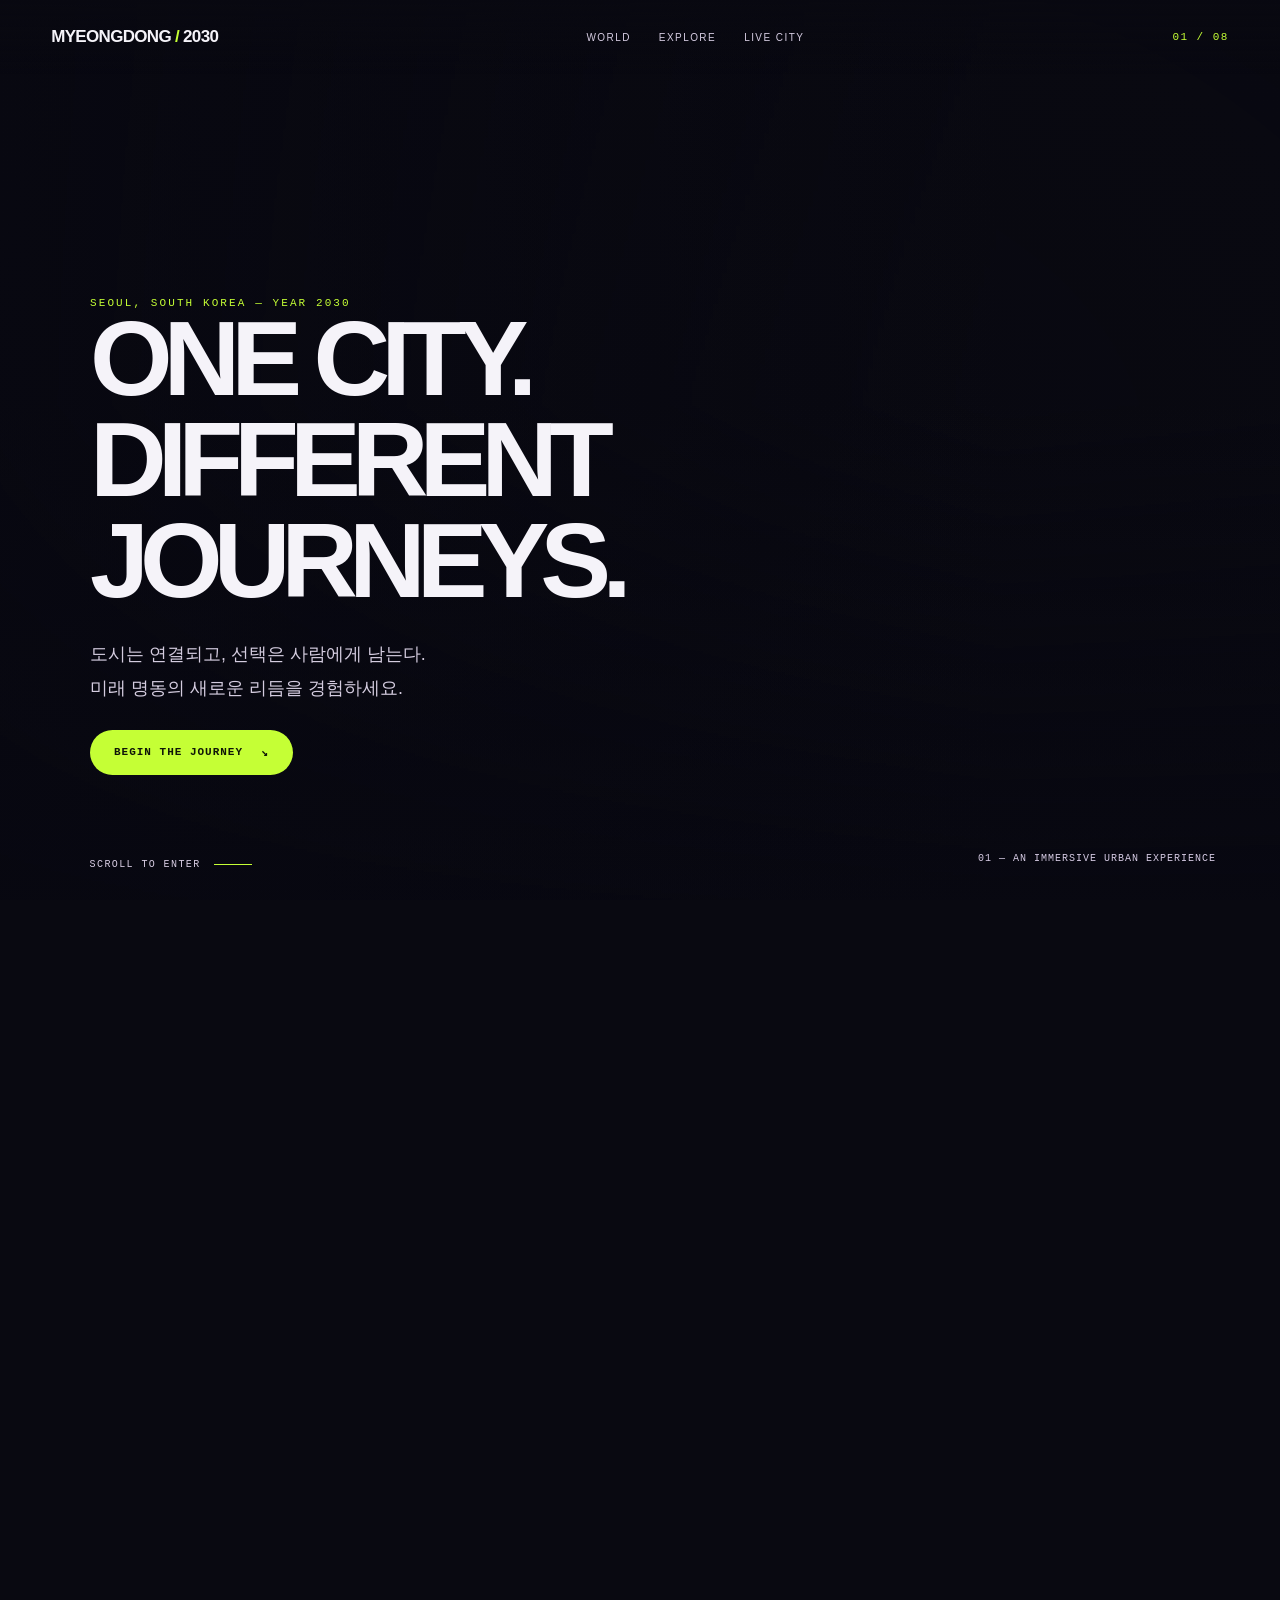
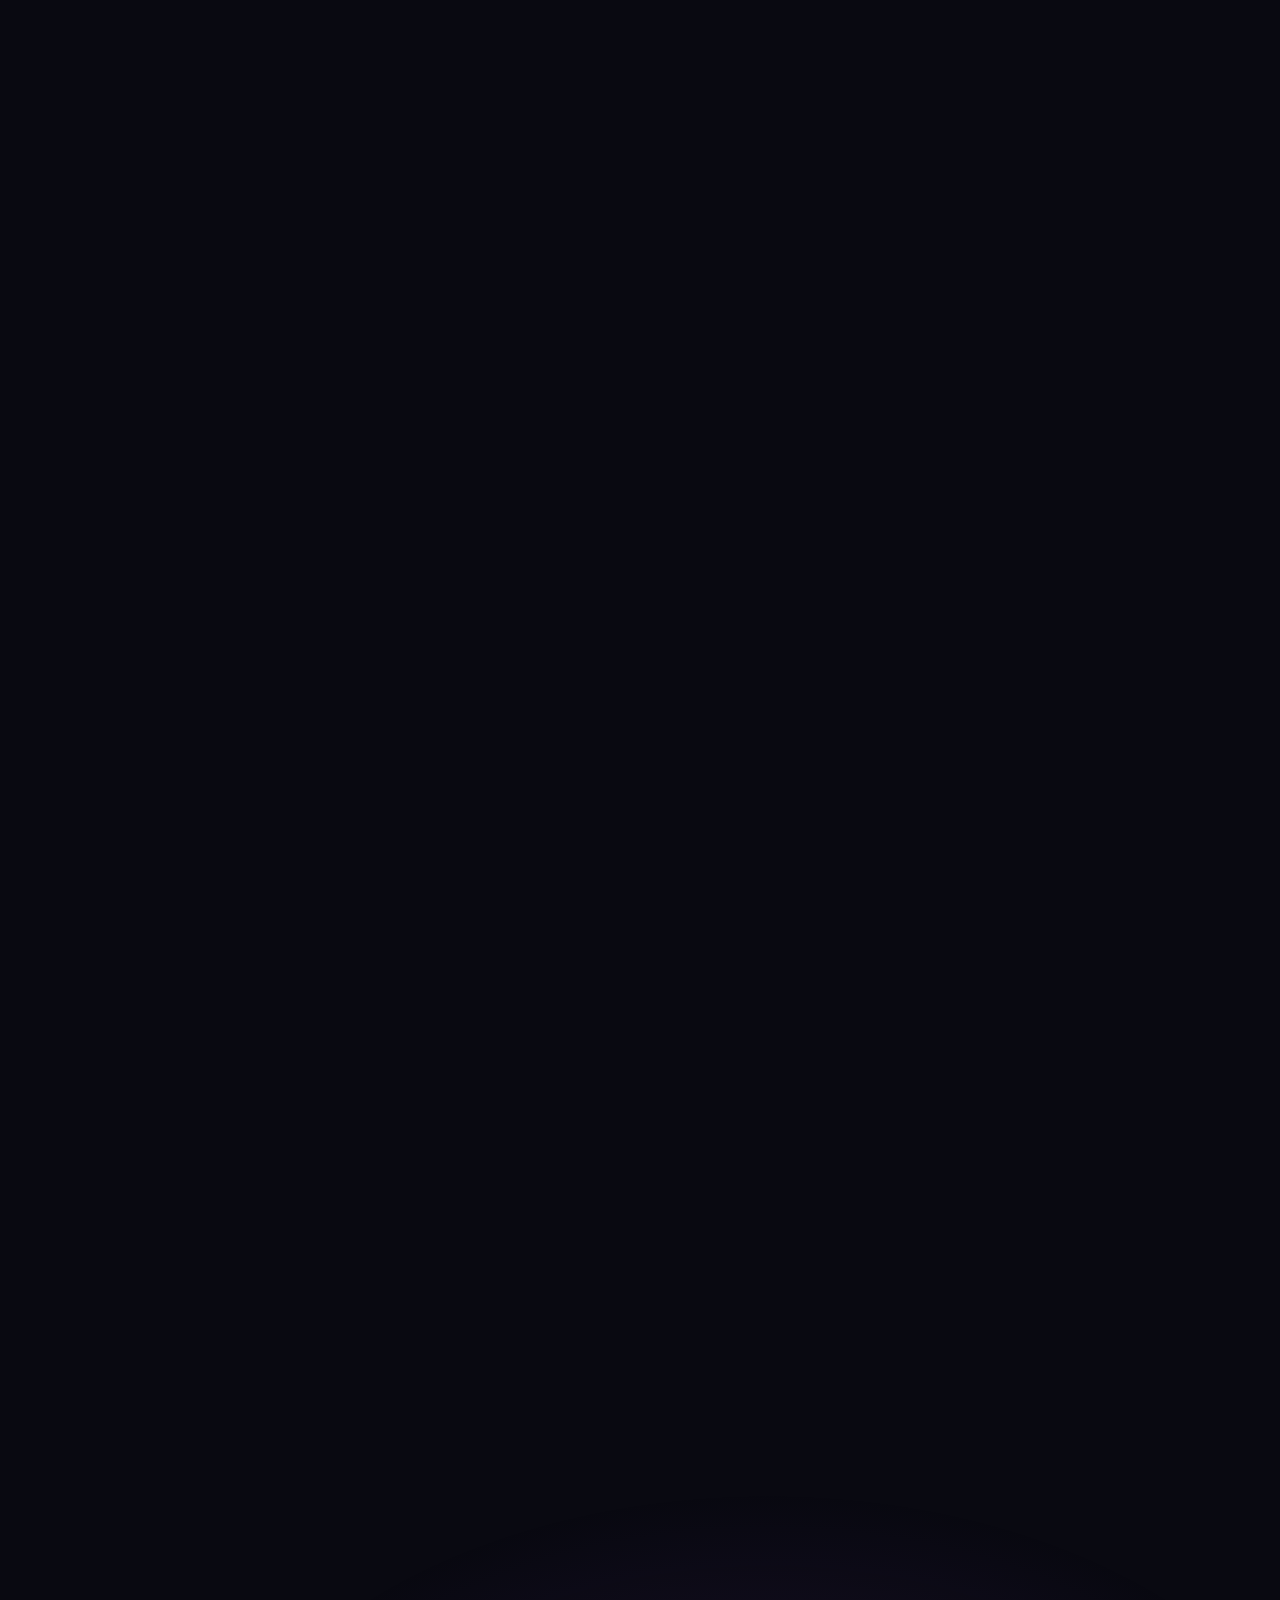
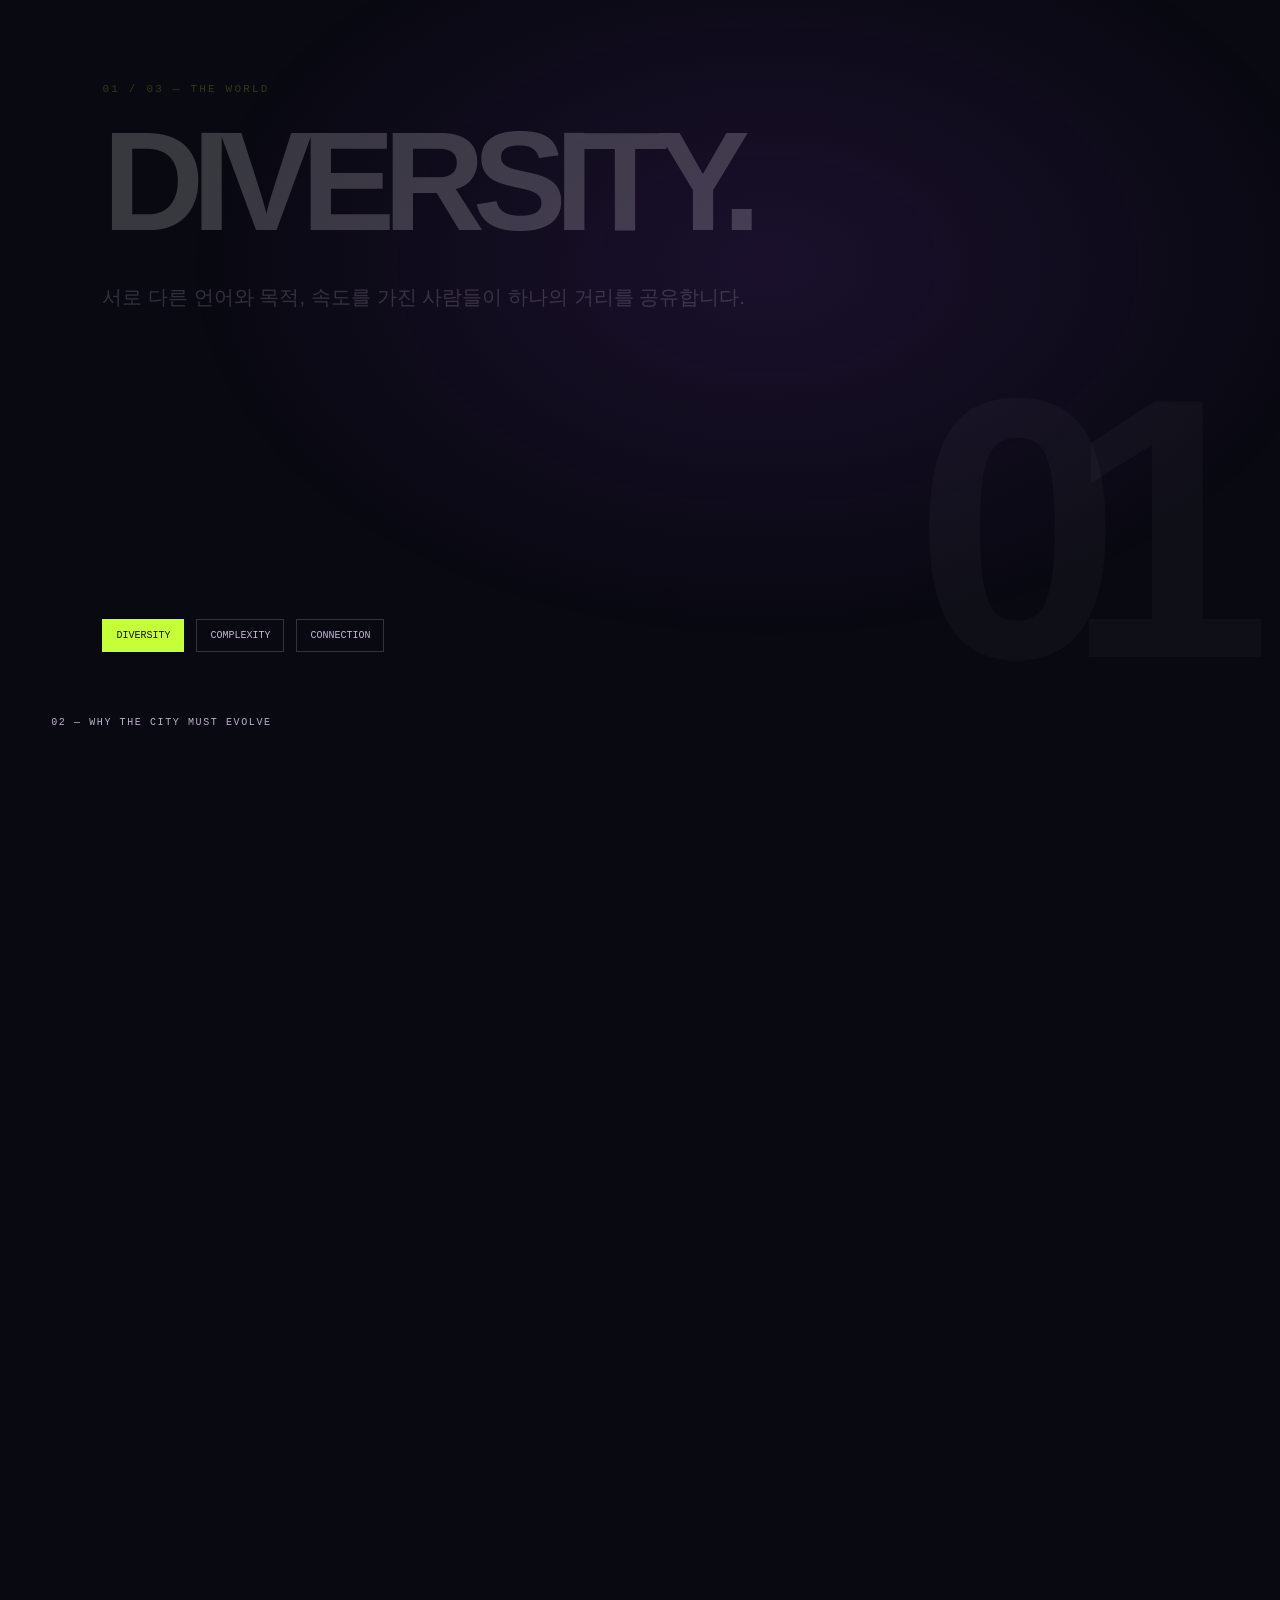
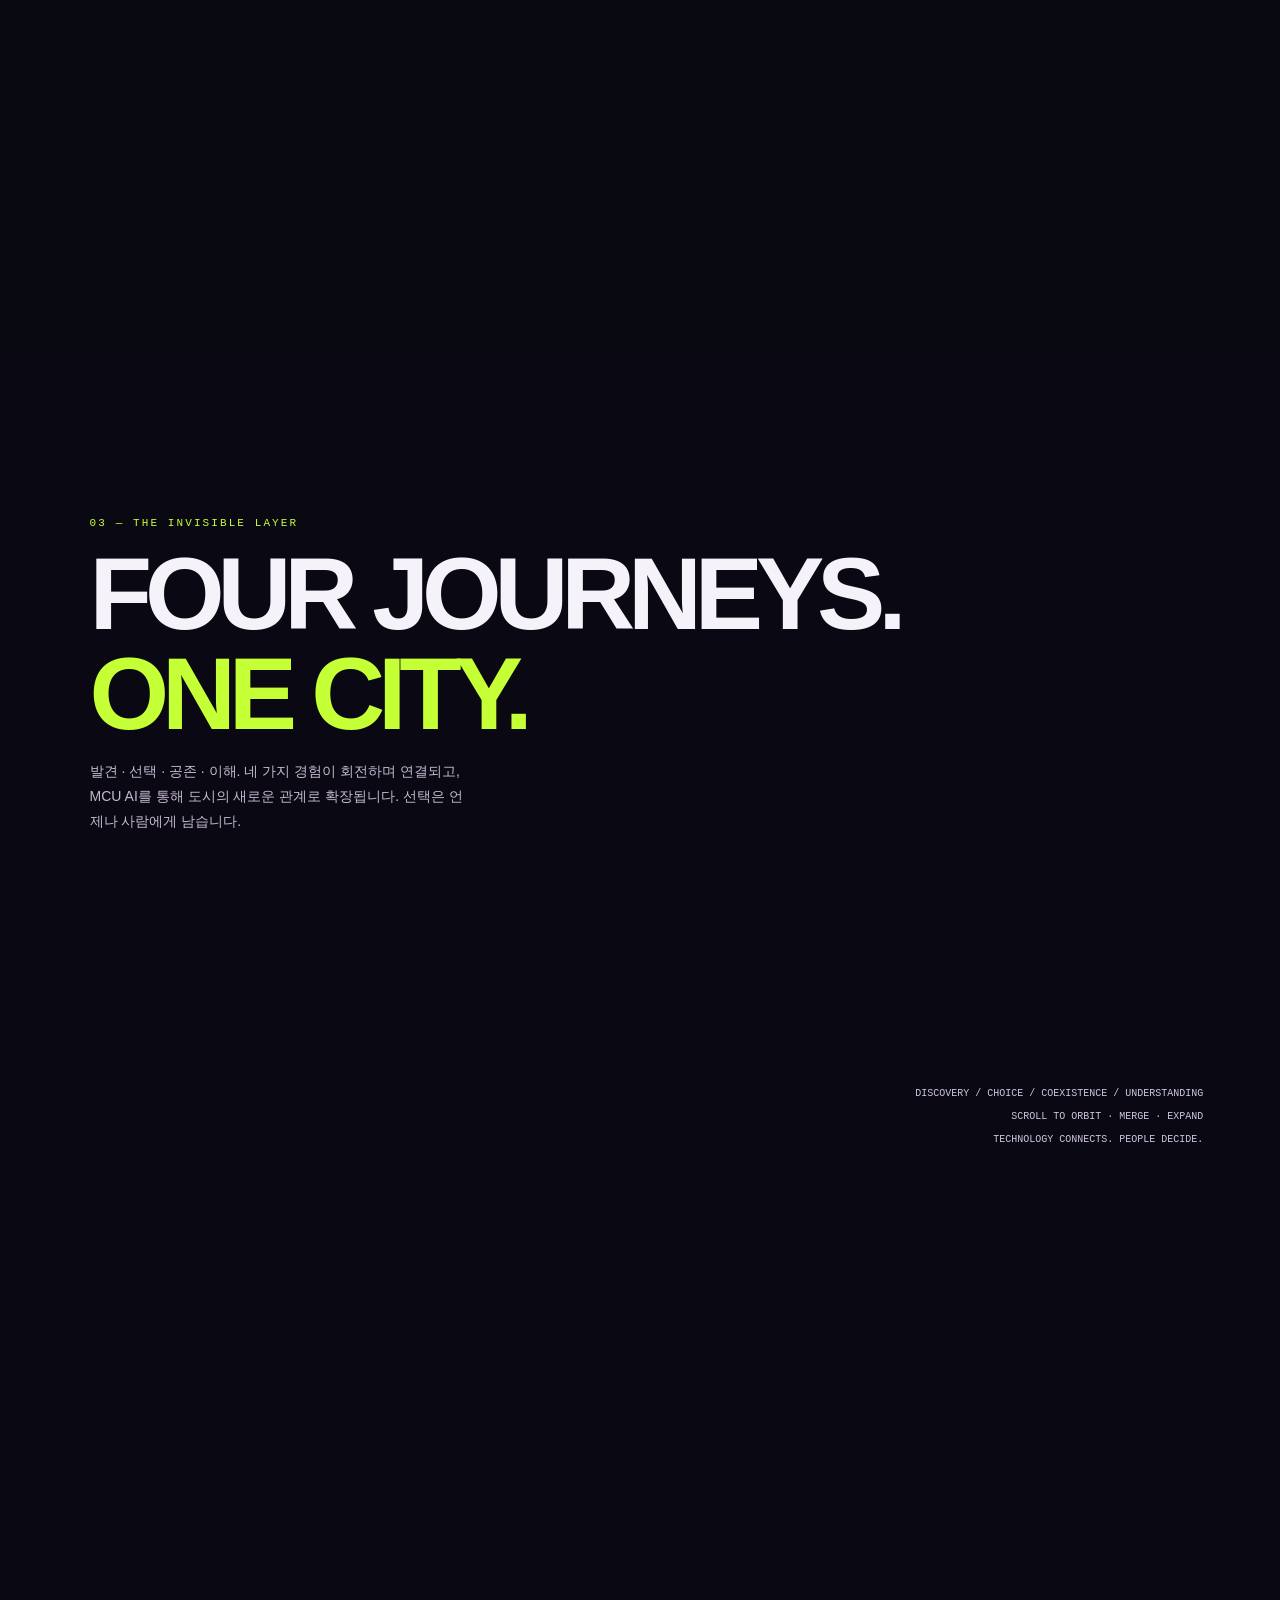
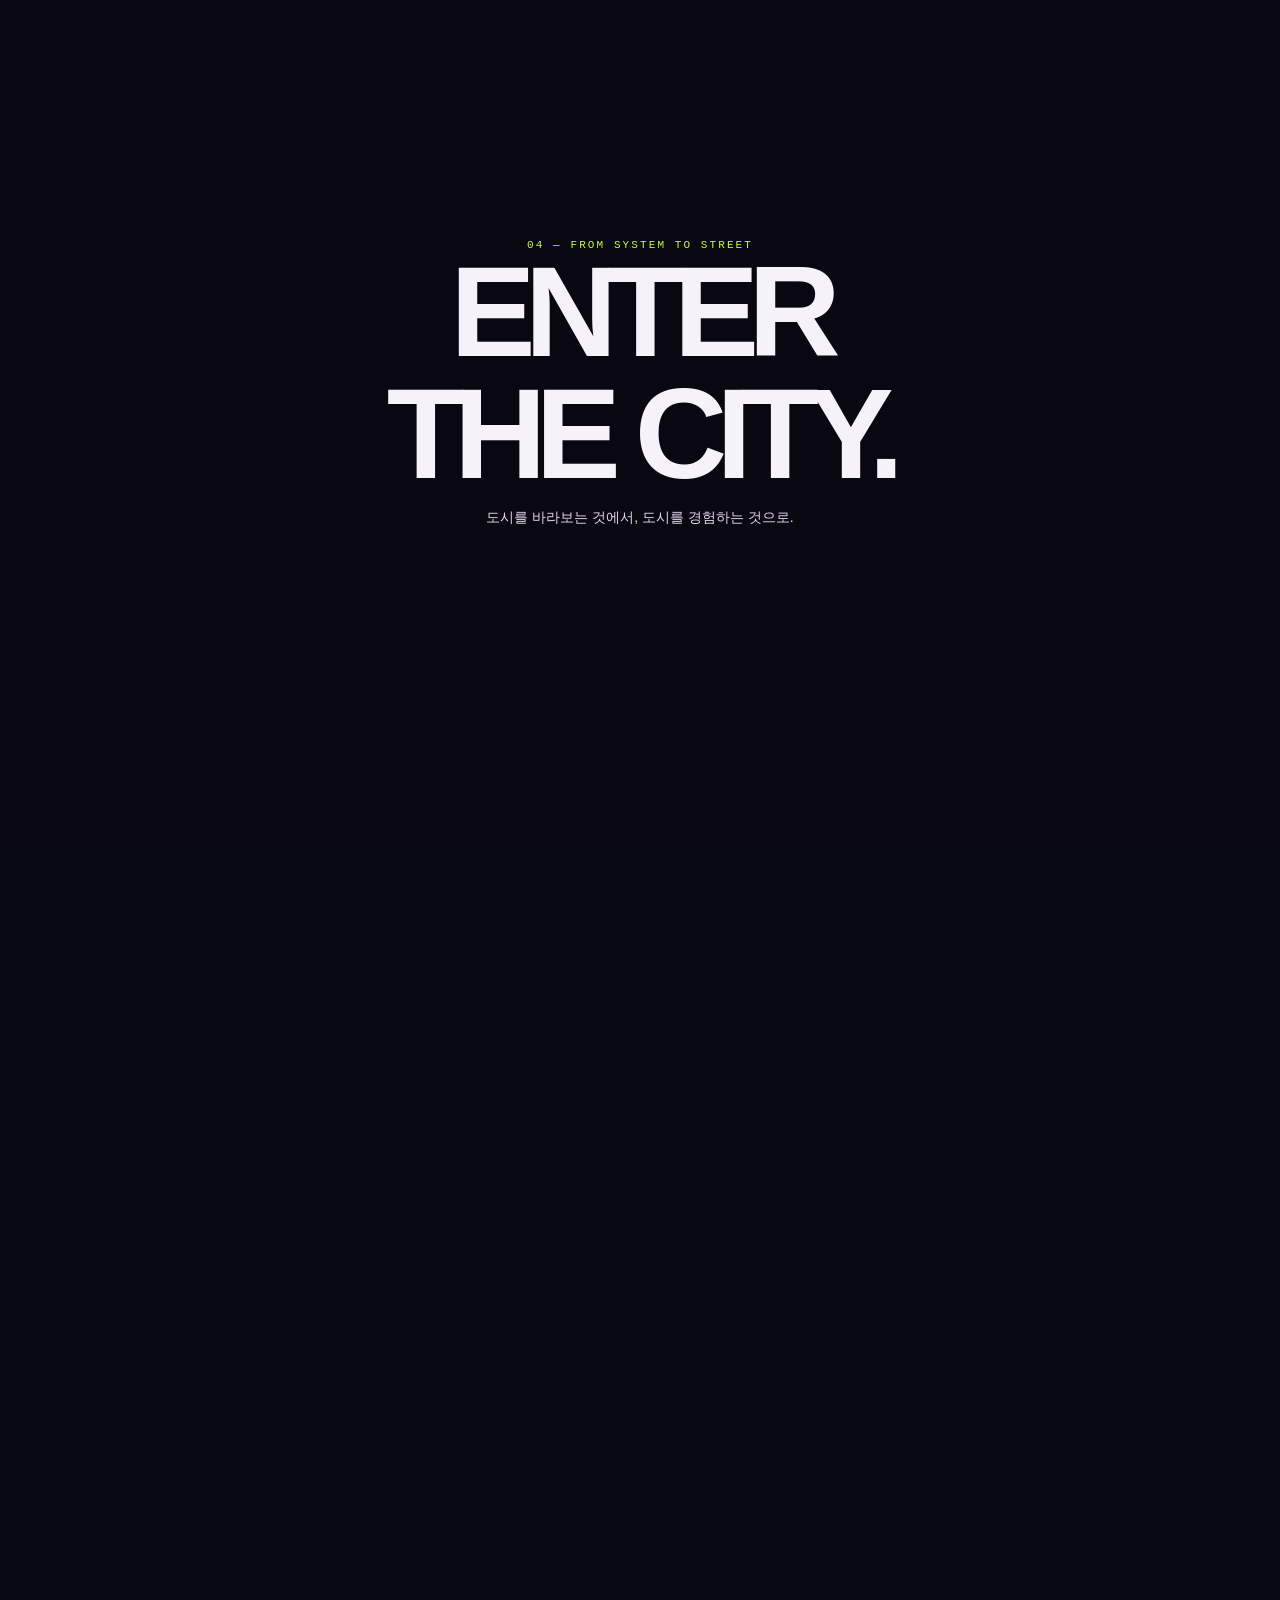
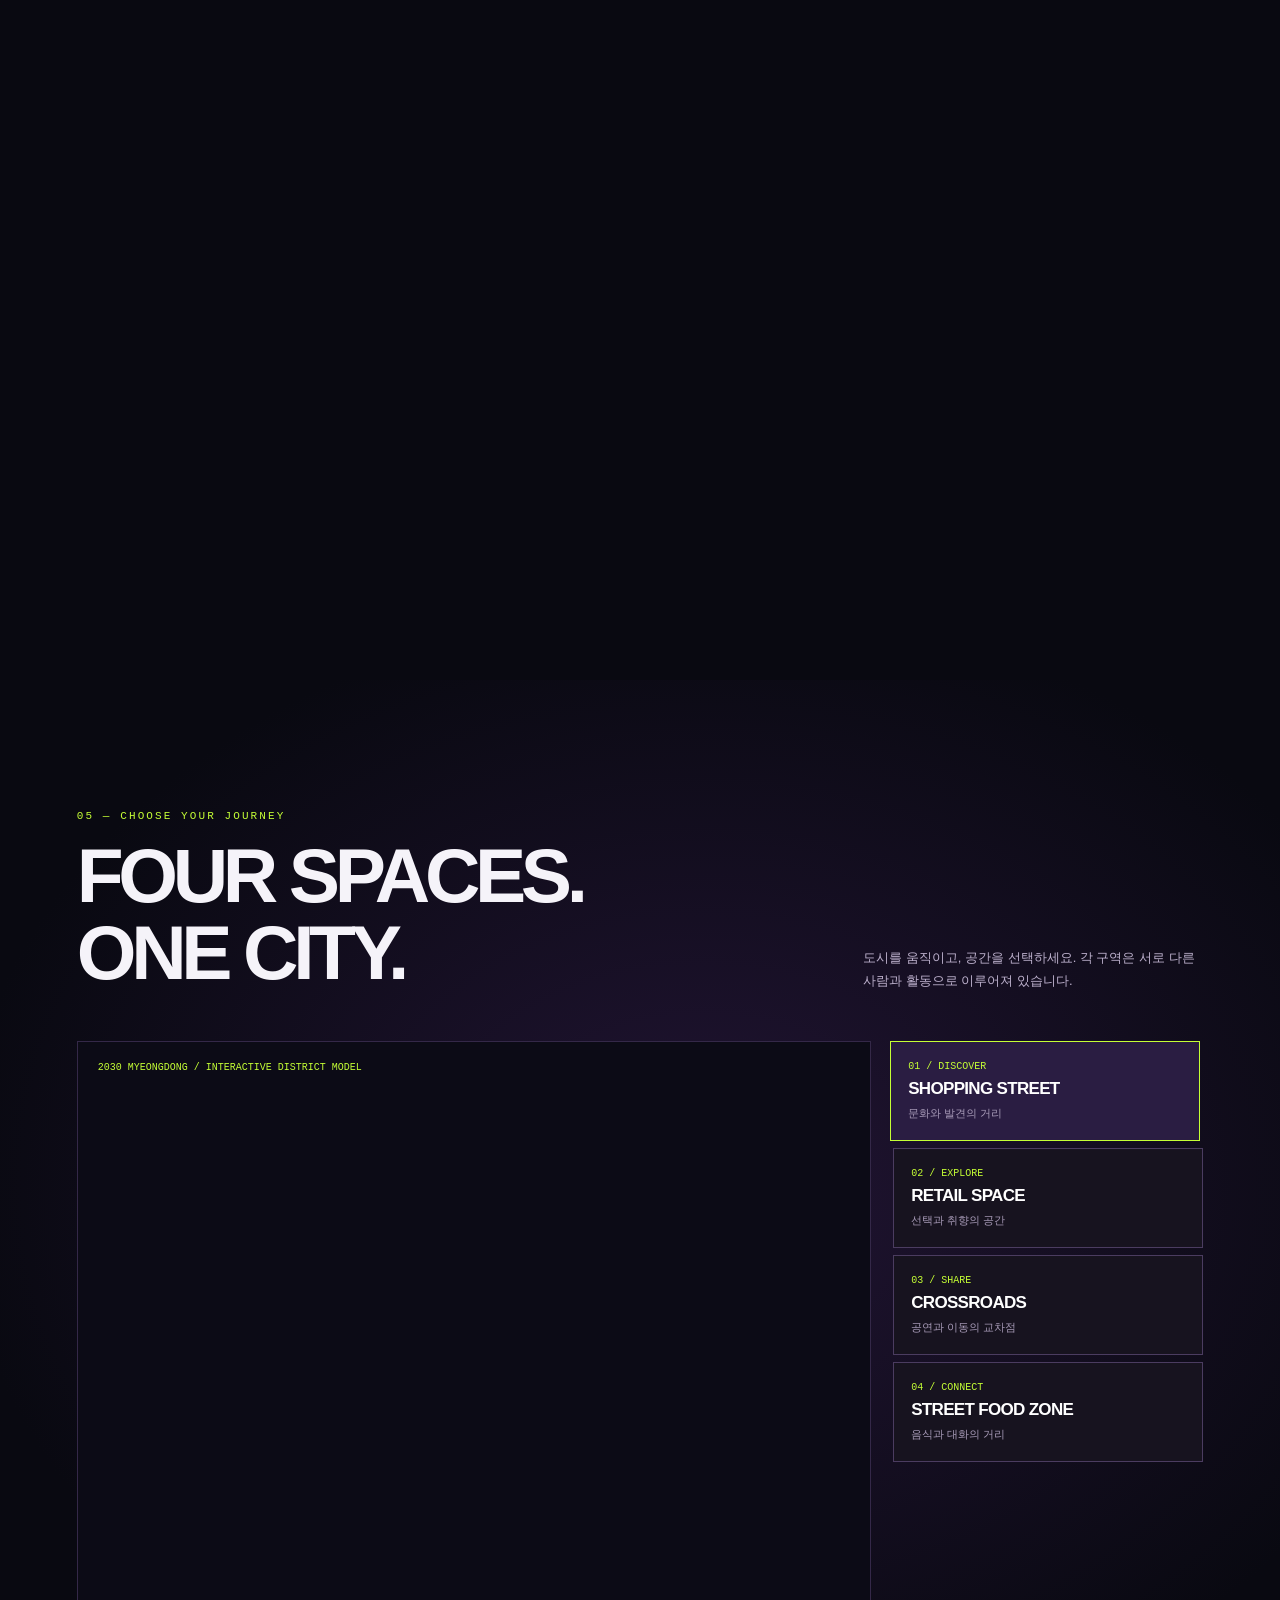
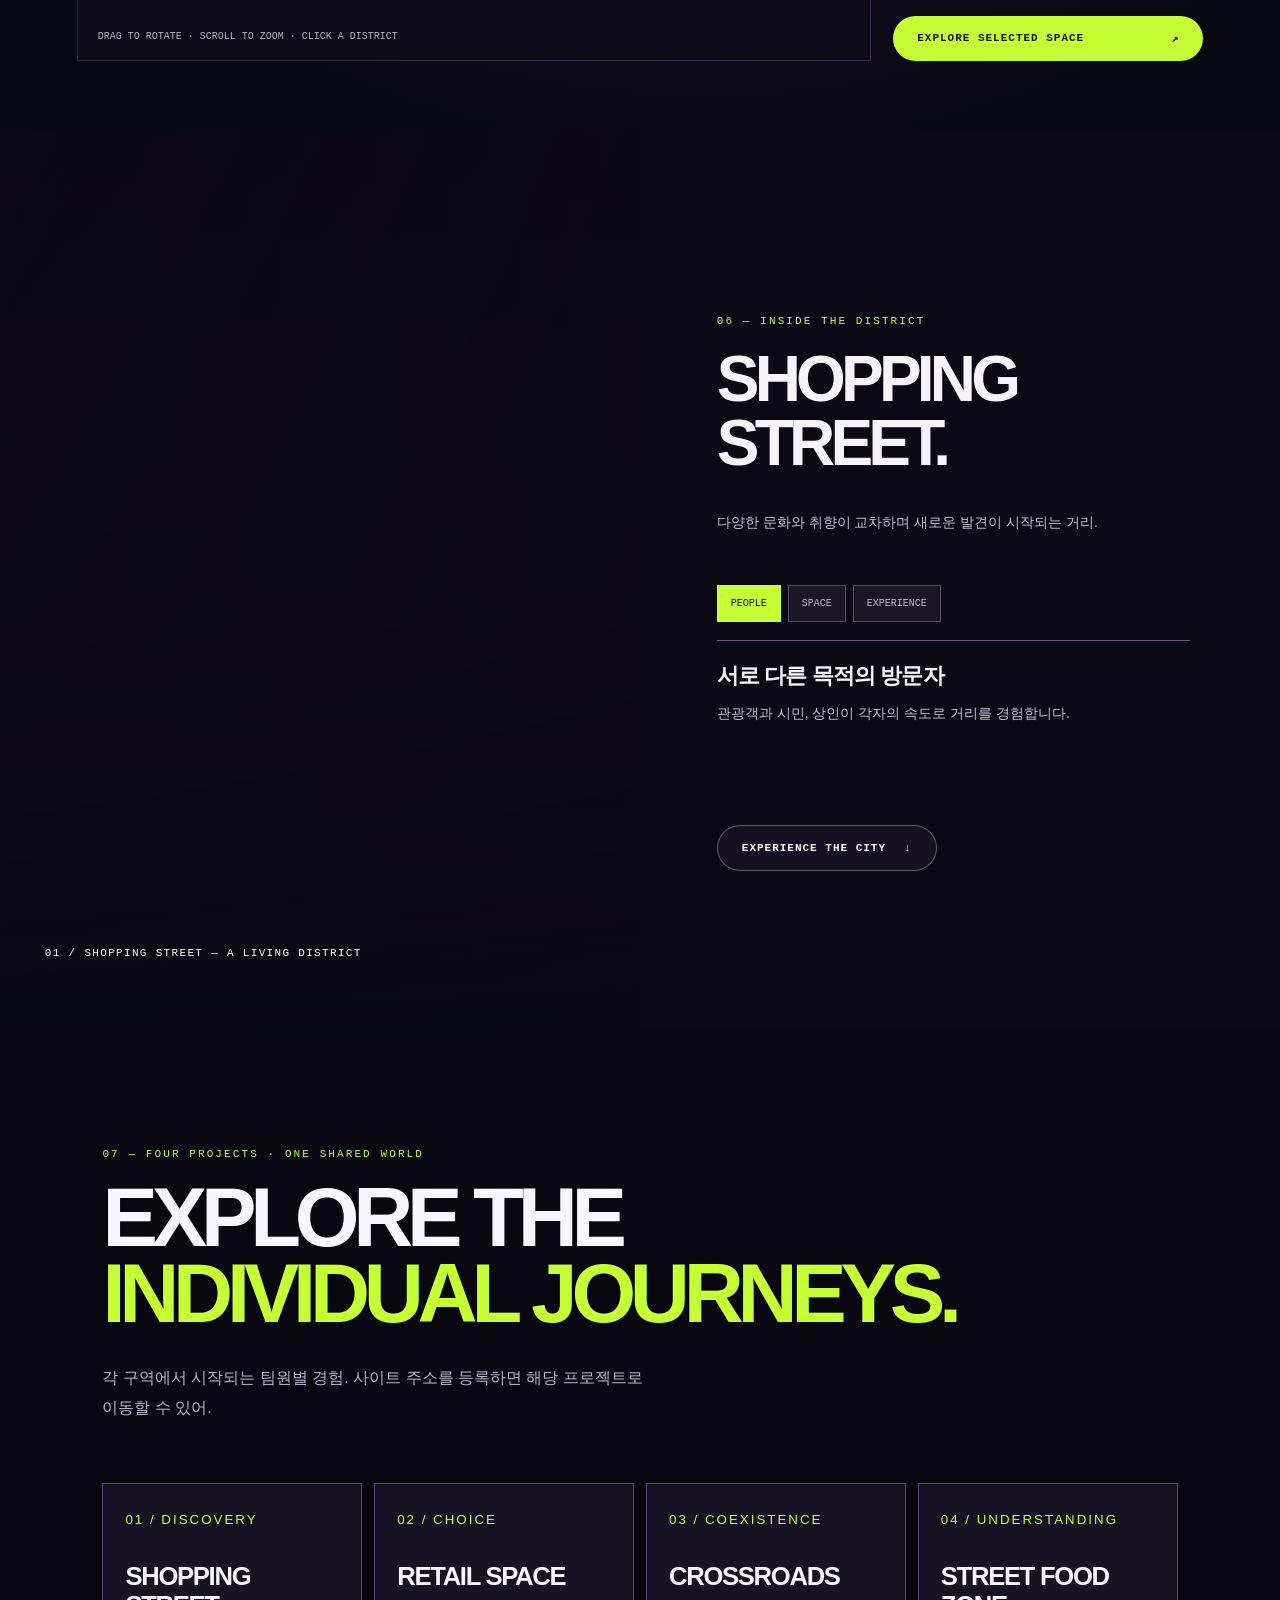
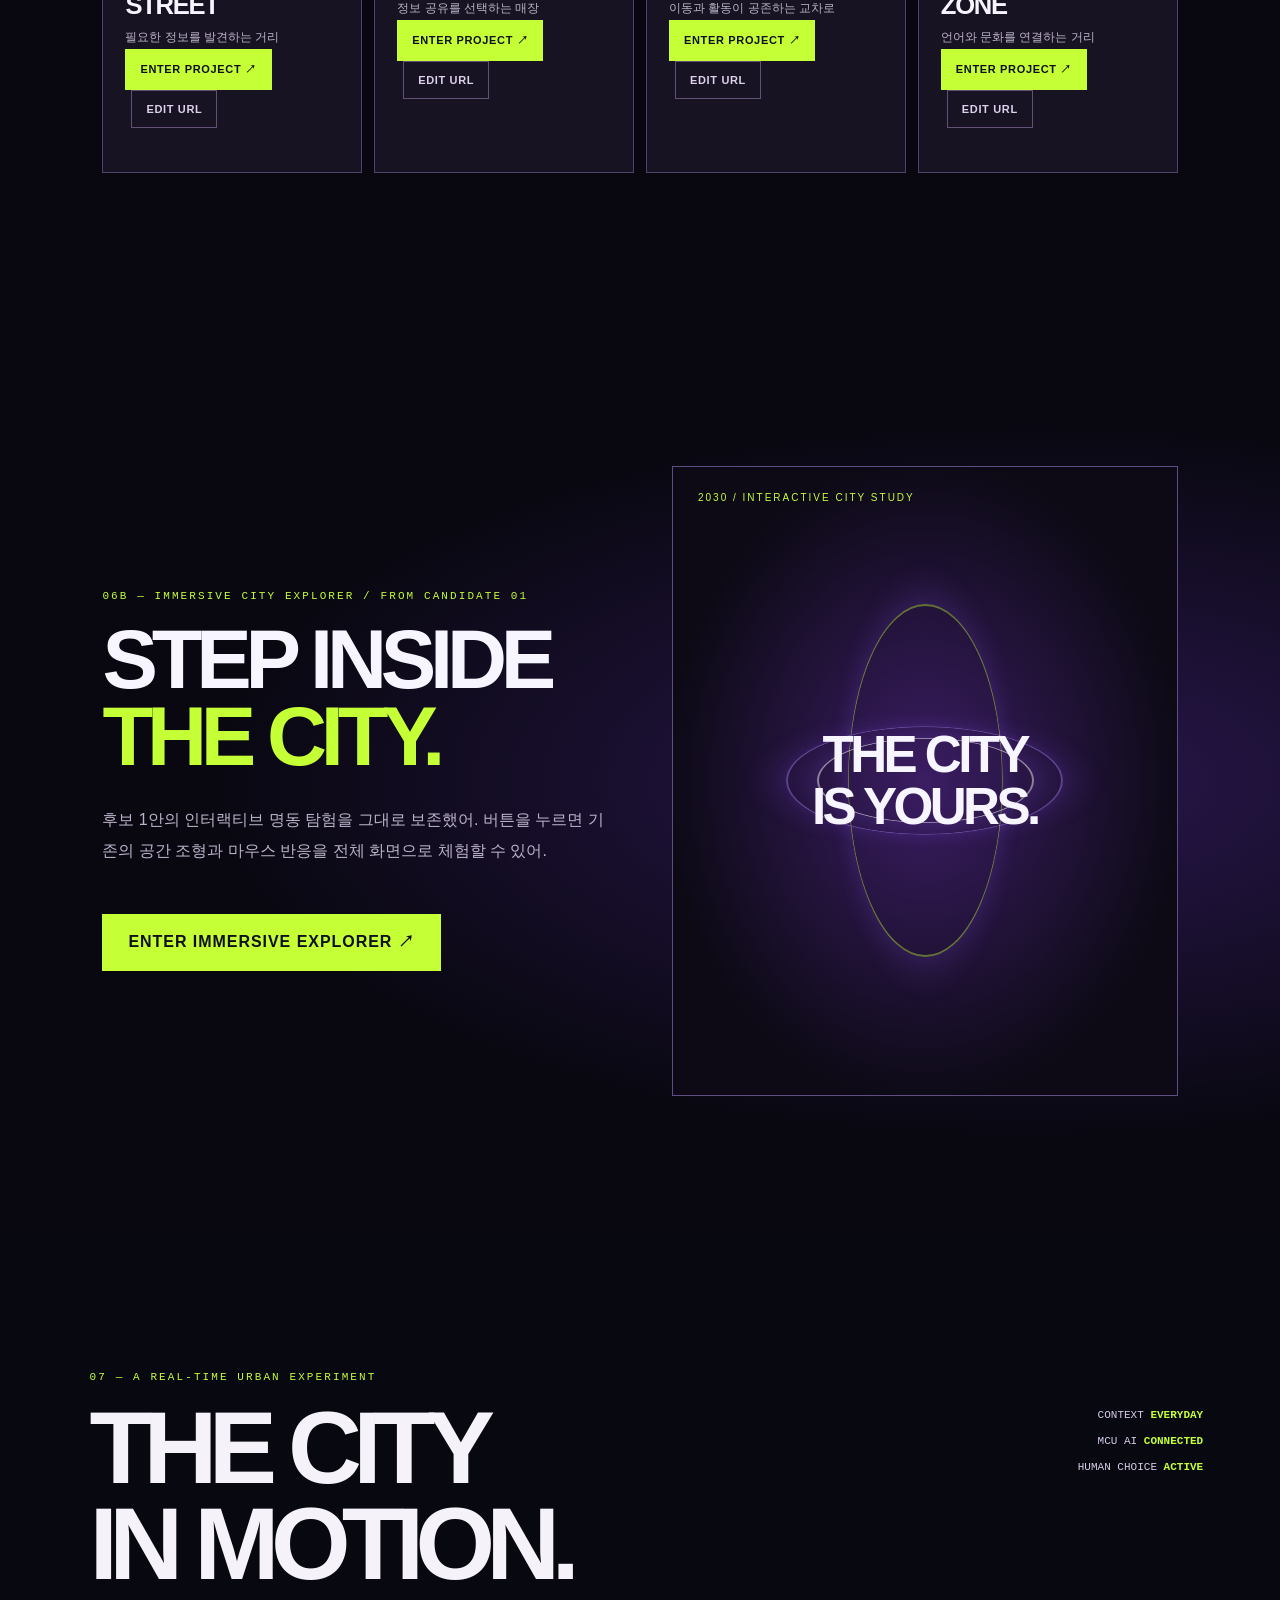
==== index.html @ 732865f0 "Add files via upload" ====
<!doctype html><html lang="ko"><head><meta charset="utf-8"><meta name="viewport" content="width=device-width,initial-scale=1"><meta name="theme-color" content="#090911"><title>2030 MYEONGDONG — A City in Motion</title><style>
:root{--bg:#090911;--violet:#8255e8;--lime:#c5ff35;--white:#f5f3f9;--muted:#aaa2ba;--edge:#ffffff24;--p:0}*{box-sizing:border-box}html{scroll-behavior:smooth}body{margin:0;background:var(--bg);color:var(--white);font-family:Arial,'Apple SD Gothic Neo','Malgun Gothic',sans-serif;overflow-x:hidden}button,a{font:inherit}button{cursor:pointer}a{color:inherit;text-decoration:none}::selection{background:var(--lime);color:#111}header{position:fixed;z-index:100;top:0;left:0;width:100%;height:74px;display:flex;align-items:center;justify-content:space-between;padding:0 4vw;background:linear-gradient(#090911cc,#09091100);font-size:12px;letter-spacing:.12em}.brand{font-weight:900;letter-spacing:-.04em;font-size:17px}.brand i{color:var(--lime);font-style:normal}header nav{display:flex;gap:28px}header nav a{color:#d6cde2;font-size:10px}header nav a:hover{color:var(--lime)}.counter{font:11px monospace;color:var(--lime)}.progress{position:fixed;z-index:110;top:0;left:0;height:2px;width:100%;transform:scaleX(0);transform-origin:left;background:linear-gradient(90deg,var(--violet),var(--lime));pointer-events:none}.eyebrow{font:11px monospace;letter-spacing:.19em;color:var(--lime)}.display{font-size:clamp(49px,8vw,136px);line-height:.95;letter-spacing:-.085em;font-weight:900;margin:0}.lead{font-size:clamp(14px,1.4vw,19px);line-height:1.9;color:#d4ccdf;max-width:580px}.ghostline{height:1px;background:var(--edge)}.btn{display:inline-flex;gap:18px;align-items:center;padding:16px 24px;background:var(--lime);color:#101608;border:0;border-radius:50px;font:700 11px monospace;letter-spacing:.09em;transition:transform .3s,box-shadow .3s}.btn:hover{transform:translateY(-3px);box-shadow:0 0 40px #c5ff3550}.btn.outline{color:#fff;background:#151122;border:1px solid #ffffff50}.section-mark{position:absolute;bottom:32px;left:4vw;color:#bbb1c9;font:10px monospace;letter-spacing:.16em}.scroll-section{height:340vh;position:relative}.pin{height:100vh;position:sticky;top:0;overflow:hidden;isolation:isolate}.photo{position:absolute;inset:-3%;background:center/cover no-repeat;will-change:transform,opacity}.photo.city{background-image:url('assets/city.jpg')}.photo.ambient{background-image:url('assets/ambient.jpg')}.darken{position:absolute;inset:0;background:linear-gradient(90deg,#080811b8,transparent 78%),linear-gradient(0deg,#080811d8,transparent 55%)}.hero-content{position:absolute;left:7vw;top:33%;width:83%;will-change:transform,opacity}.hero-content .display{font-size:clamp(52px,8.3vw,150px)}.hero-content .lead{margin:25px 0}.hero-meta{position:absolute;bottom:36px;right:5vw;font:10px monospace;color:#d6cbe4;letter-spacing:.1em}.hero-depth{position:absolute;inset:0;pointer-events:none;background:radial-gradient(ellipse at 53% 52%,transparent 12%,#09091133 85%);opacity:.6}.intro-portal{position:absolute;inset:0;background:#090911;opacity:0;pointer-events:none}.story{height:410vh;background:#090911}.story .pin{display:grid;place-items:center}.story-background{position:absolute;inset:0;background:radial-gradient(ellipse at 60% 45%,#41216a50,transparent 53%)}.story-numeral{position:absolute;right:5vw;bottom:2vh;font-size:clamp(160px,29vw,480px);font-weight:900;letter-spacing:-.15em;color:#ffffff07;pointer-events:none}.story-stage{position:absolute;left:8vw;right:8vw;top:23%;transition:none}.story-stage .display{font-size:clamp(60px,11vw,185px)}.story-stage .sub{margin-top:30px;max-width:650px;color:#d4c9e2;font-size:clamp(15px,1.6vw,22px);line-height:1.8}.story-stage .stage-count{font:11px monospace;color:var(--lime);margin-bottom:20px;letter-spacing:.2em}.story-chips{position:absolute;bottom:12vh;left:8vw;display:flex;gap:12px}.story-chips span{font:10px monospace;padding:10px 13px;border:1px solid #ffffff2c;color:#c4b5d5}.story-chips span.on{background:var(--lime);color:#111;border-color:var(--lime)}#network{height:310vh;background:#0a0813}#network .pin{display:grid;place-items:center}#networkCanvas{position:absolute;inset:0;width:100%;height:100%}.network-copy{position:absolute;top:18%;left:7vw;pointer-events:none}.network-copy h2{font-size:clamp(50px,8vw,120px);line-height:.98;letter-spacing:-.07em;margin:14px 0}.network-copy p{max-width:380px;font-size:14px;line-height:1.8;color:#c4b9d0}.network-foot{position:absolute;right:6vw;bottom:11vh;text-align:right;font:10px monospace;line-height:2.3;color:#d0c4de}.transition{height:260vh}.transition .pin{background:#0b0913}.transition .photo{opacity:.9}.transition-title{position:absolute;inset:0;display:grid;place-items:center;text-align:center;pointer-events:none}.transition-title .display{font-size:clamp(54px,10vw,150px)}.transition-title p{color:#e3d7f1;font-size:14px}.map-section{min-height:100vh;padding:130px 6vw 70px;background:radial-gradient(ellipse at 55% 48%,#211433,#090911 75%)}.section-heading{display:flex;justify-content:space-between;align-items:end;gap:30px;margin-bottom:35px}.section-heading h2{font-size:clamp(44px,6vw,90px);letter-spacing:-.07em;line-height:1;margin:15px 0}.section-heading p{max-width:340px;color:#bdb1cd;line-height:1.8;font-size:13px}.map-layout{display:grid;grid-template-columns:minmax(0,1fr) 310px;gap:22px}.map-frame{position:relative;height:min(64vw,620px);min-height:430px;background:#0c0b16;border:1px solid #6d528c6b;overflow:hidden}.map-frame canvas{width:100%;height:100%;display:block;cursor:grab}.map-frame canvas:active{cursor:grabbing}.map-hint{position:absolute;bottom:18px;left:20px;font:10px monospace;color:#bbb1ca;pointer-events:none}.map-label{position:absolute;top:20px;left:20px;font:10px monospace;color:var(--lime);pointer-events:none}.zone-list{display:flex;flex-direction:column;gap:7px}.zone-btn{text-align:left;padding:19px 17px;background:#17131f;border:1px solid #4b3c60;color:white;transition:.3s}.zone-btn:hover,.zone-btn.active{background:#2a1d42;border-color:var(--lime);transform:translateX(-3px)}.zone-btn small{display:block;color:var(--lime);font:10px monospace;margin-bottom:7px}.zone-btn strong{font-size:17px;letter-spacing:-.04em}.zone-btn span{display:block;color:#a99cb9;font-size:11px;margin-top:7px}.zone-enter{margin-top:auto;width:100%;justify-content:space-between}.district{min-height:100vh;background:#0b0913;display:grid;grid-template-columns:1fr 1fr}.district-image{position:relative;min-height:600px;overflow:hidden;background:url('assets/ambient.jpg') center/cover}.district-image:after{content:'';position:absolute;inset:0;background:linear-gradient(90deg,transparent,#0b091355)}.district-image img{display:none}.district-overlay{position:absolute;inset:0;background:linear-gradient(0deg,#090911dd,transparent 45%)}.district-img-label{position:absolute;left:7%;bottom:8%;font:11px monospace;letter-spacing:.12em;color:#fff;z-index:2}.district-content{padding:115px 7vw 90px 6vw;display:flex;flex-direction:column;justify-content:center}.district-content h2{font-size:clamp(48px,5vw,83px);line-height:1;letter-spacing:-.075em;margin:20px 0}.district-content p{font-size:14px;line-height:1.95;color:#c9bed6}.tabs{display:flex;gap:7px;margin:34px 0 18px}.tabs button{background:#1b1626;color:#c3b6d1;border:1px solid #55446b;padding:12px 13px;font:10px monospace}.tabs button.active{background:var(--lime);border-color:var(--lime);color:#111}.detail-panel{border-top:1px solid #6a577d;padding-top:20px;min-height:165px}.detail-panel h3{font-size:22px;letter-spacing:-.04em;margin:0 0 9px}.detail-panel p{margin:0}.simulation{height:380vh;background:#070810}.simulation .pin{background:#070810}.simcanvas{position:absolute;inset:0;width:100%;height:100%}.sim-overlay{position:absolute;inset:0;pointer-events:none;background:linear-gradient(90deg,#080810ba,transparent 64%),linear-gradient(0deg,#080810bb,transparent 40%)}.sim-head{position:absolute;left:7vw;top:15%;pointer-events:none}.sim-head h2{font-size:clamp(55px,8vw,126px);line-height:.94;letter-spacing:-.085em;margin:16px 0}.sim-desc{position:absolute;left:7vw;bottom:14%;max-width:470px}.sim-desc h3{font-size:clamp(26px,3vw,44px);margin:0 0 10px}.sim-desc p{font-size:14px;color:#d7cce2;line-height:1.8}.sim-steps{position:absolute;right:6vw;bottom:13%;display:flex;flex-direction:column;gap:8px}.sim-steps button{text-align:left;border:1px solid #ffffff45;background:#14111dcc;padding:13px 18px;color:#d9cfe3;font:11px monospace;min-width:170px}.sim-steps button.on{background:var(--lime);color:#10170a;border-color:var(--lime)}.sim-stat{position:absolute;right:6vw;top:19%;font:11px monospace;text-align:right;line-height:2.4;color:#d9cce7}.sim-stat b{color:var(--lime)}.ending{height:260vh;background:#090911}.ending .pin{display:grid;place-items:center}.end-canvas{position:absolute;inset:0;width:100%;height:100%}.end-copy{position:relative;text-align:center;padding:0 20px}.end-copy h2{font-size:clamp(54px,9vw,140px);line-height:1.01;letter-spacing:-.09em;margin:15px 0}.end-copy h2 em{font-style:normal;color:var(--lime)}.end-copy p{font-size:13px;color:#c8bbd4;line-height:2}.end-actions{display:flex;justify-content:center;gap:12px;margin-top:32px}.footer{padding:30px 6vw;display:flex;justify-content:space-between;font:10px monospace;color:#948aa6;border-top:1px solid #ffffff24}.reveal{opacity:0;transform:translateY(40px);transition:opacity .85s,transform .85s}.reveal.visible{opacity:1;transform:none}.scrollhint{position:absolute;bottom:30px;left:7vw;z-index:4;font:10px monospace;letter-spacing:.14em;color:#d8cde3}.scrollhint:after{content:'';display:inline-block;width:38px;height:1px;background:var(--lime);vertical-align:middle;margin-left:13px}.mobile-note{display:none}@media(max-width:850px){header{height:64px;padding:0 5vw}header nav{gap:13px}header nav a{font-size:9px}.counter{display:none}.hero-content{left:6vw;top:32%}.story-stage{left:6vw;right:6vw}.story-chips{left:6vw;flex-wrap:wrap;right:5vw}.map-layout{grid-template-columns:1fr}.map-frame{height:56vh;min-height:360px}.zone-list{display:grid;grid-template-columns:1fr 1fr}.zone-enter{grid-column:1/-1}.district{grid-template-columns:1fr}.district-image{min-height:52vh}.district-content{padding:55px 7vw}.sim-steps{right:5vw;bottom:5%;flex-direction:row;gap:4px}.sim-steps button{min-width:0;padding:10px;font-size:9px}.sim-desc{bottom:19%;left:6vw}.sim-stat{top:31%}.sim-head{left:6vw}.network-copy{left:6vw}.footer{flex-wrap:wrap;gap:12px}}@media(prefers-reduced-motion:reduce){html{scroll-behavior:auto}.reveal{transition:none}}
</style><style>
.fusion-lab,.fusion-projects{position:relative;min-height:100vh;background:#090811;color:#f7f5ff;padding:13vh 8vw;overflow:hidden}.fusion-lab{display:grid;grid-template-columns:1fr 1fr;align-items:center;gap:5vw;background:radial-gradient(ellipse at 80% 50%,#29164c 0%,#090811 56%)}.fusion-lab h2,.fusion-projects h2{font-size:clamp(48px,6.5vw,110px);line-height:.92;letter-spacing:-.075em;margin:20px 0 30px}.fusion-lab em,.fusion-projects em{font-style:normal;color:#c5ff35}.fusion-lab p,.fusion-projects p{line-height:1.9;color:#bcb3ca;max-width:560px}.fusion-launch,.fusion-project-card button{margin-top:32px;padding:17px 25px;border:1px solid #c5ff35;background:#c5ff35;color:#10101a;font-weight:800;letter-spacing:.06em;cursor:pointer}.fusion-launch:hover,.fusion-project-card button:hover{background:#fff}.fusion-lab-art{position:relative;height:70vh;display:flex;justify-content:center;align-items:center;flex-direction:column;border:1px solid #604d86;background:radial-gradient(ellipse at center,#3b1d63,#0d0a16 72%);overflow:hidden}.fusion-lab-art>span{position:absolute;top:25px;left:25px;font-size:10px;letter-spacing:.2em;color:#c5ff35}.fusion-lab-art>strong{position:relative;z-index:2;font-size:clamp(35px,4vw,70px);line-height:1;text-align:center;letter-spacing:-.07em}.fusion-rings{position:absolute;inset:0;display:grid;place-items:center}.fusion-rings i{position:absolute;width:55%;aspect-ratio:1;border:2px solid #b48aff66;border-radius:50%;transform:rotateX(67deg) rotateZ(0);animation:fusionSpin 12s linear infinite;box-shadow:0 0 45px #8255e844}.fusion-rings i:nth-child(2){transform:rotateY(64deg);animation-direction:reverse;width:70%;border-color:#c5ff3566}.fusion-rings i:nth-child(3){width:43%;animation-duration:8s;border-color:#ffffff77}@keyframes fusionSpin{to{rotate:360deg}}.fusion-project-grid{display:grid;grid-template-columns:repeat(4,minmax(0,1fr));gap:12px;margin-top:60px}.fusion-project-card{border:1px solid #51436d;background:#181322;padding:28px 22px;min-height:290px;display:flex;flex-direction:column;align-items:flex-start;transition:.3s}.fusion-project-card:hover{transform:translateY(-8px);border-color:#c5ff35}.fusion-project-card small{color:#c5ff35;letter-spacing:.15em}.fusion-project-card h3{font-size:clamp(18px,2vw,30px);margin:35px 0 6px;letter-spacing:-.05em}.fusion-project-card p{font-size:12px;margin:0}.fusion-project-card button{font-size:11px;margin-top:auto;padding:12px 14px}.fusion-project-card .fusion-config{background:transparent;color:#ddd0ed;border-color:#625077;margin-left:6px}.fusion-modal{display:none;position:fixed;inset:0;z-index:99999;background:#05030ce8;align-items:center;justify-content:center;padding:20px}.fusion-modal.open{display:flex}.fusion-dialog{width:min(540px,100%);background:#1b152b;border:1px solid #8255e8;padding:35px}.fusion-dialog h3{font-size:32px}.fusion-dialog p{color:#c4b9d4}.fusion-dialog input{width:100%;padding:15px;background:#080711;border:1px solid #77639b;color:white}.fusion-dialog button{margin:12px 6px 0 0;padding:13px 18px;border:1px solid #a58dc7;background:#28203d;color:white;cursor:pointer}.fusion-dialog button:first-of-type{background:#c5ff35;color:#080911}.fusion-overlay{position:fixed;inset:0;z-index:9998;background:#070610;display:none}.fusion-overlay.open{display:block}.fusion-overlay iframe{width:100%;height:100%;border:0}.fusion-close{position:absolute;right:24px;top:24px;z-index:5;background:#c5ff35;color:#080911;border:0;padding:15px 20px;font-weight:800;cursor:pointer}@media(max-width:900px){.fusion-lab{grid-template-columns:1fr}.fusion-lab-art{height:42vh}.fusion-project-grid{grid-template-columns:repeat(2,1fr)}}@media(max-width:520px){.fusion-project-grid{grid-template-columns:1fr}}
</style></head><body>
<div class="progress" id="progress"></div><header><a href="#hero" class="brand">MYEONGDONG<i> / </i>2030</a><nav><a href="#story">WORLD</a><a href="#map">EXPLORE</a><a href="#simulation">LIVE CITY</a></nav><span class="counter" id="counter">01 / 08</span></header>
<main>
<section class="scroll-section" id="hero"><div class="pin"><div class="photo city" id="heroPhoto"></div><div class="hero-depth"></div><div class="darken"></div><div class="hero-content" id="heroContent"><div class="eyebrow">SEOUL, SOUTH KOREA — YEAR 2030</div><h1 class="display">ONE CITY.<br>DIFFERENT<br>JOURNEYS.</h1><p class="lead">도시는 연결되고, 선택은 사람에게 남는다.<br>미래 명동의 새로운 리듬을 경험하세요.</p><a class="btn" href="#story">BEGIN THE JOURNEY <span>↘</span></a></div><div class="intro-portal" id="heroPortal"></div><div class="scrollhint">SCROLL TO ENTER</div><div class="hero-meta">01 — AN IMMERSIVE URBAN EXPERIENCE</div></div></section>
<section class="story" id="story"><div class="pin"><div class="story-background"></div><div class="story-numeral" id="storyNum">01</div><div class="story-stage" id="storyStage"><div class="stage-count" id="storyCount">01 / 03 — THE WORLD</div><h2 class="display" id="storyTitle">DIVERSITY.</h2><p class="sub" id="storySub">서로 다른 언어와 목적, 속도를 가진 사람들이 하나의 거리를 공유합니다.</p></div><div class="story-chips" id="storyChips"><span class="on">DIVERSITY</span><span>COMPLEXITY</span><span>CONNECTION</span></div><div class="section-mark">02 — WHY THE CITY MUST EVOLVE</div></div></section>
<section id="network"><div class="pin"><canvas id="networkCanvas"></canvas><div class="network-copy"><span class="eyebrow">03 — THE INVISIBLE LAYER</span><h2>FOUR JOURNEYS.<br><span style="color:var(--lime)">ONE CITY.</span></h2><p>발견 · 선택 · 공존 · 이해. 네 가지 경험이 회전하며 연결되고, MCU AI를 통해 도시의 새로운 관계로 확장됩니다. 선택은 언제나 사람에게 남습니다.</p></div><div class="network-foot">DISCOVERY / CHOICE / COEXISTENCE / UNDERSTANDING<br>SCROLL TO ORBIT · MERGE · EXPAND<br>TECHNOLOGY CONNECTS. PEOPLE DECIDE.</div></div></section>
<section class="transition" id="enter"><div class="pin"><div class="photo ambient" id="enterPhoto"></div><div class="darken" style="background:#09091166"></div><div class="transition-title" id="enterTitle"><div><div class="eyebrow">04 — FROM SYSTEM TO STREET</div><h2 class="display">ENTER<br>THE CITY.</h2><p>도시를 바라보는 것에서, 도시를 경험하는 것으로.</p></div></div></div></section>
<section class="map-section" id="map"><div class="section-heading reveal"><div><div class="eyebrow">05 — CHOOSE YOUR JOURNEY</div><h2>FOUR SPACES.<br>ONE CITY.</h2></div><p>도시를 움직이고, 공간을 선택하세요. 각 구역은 서로 다른 사람과 활동으로 이루어져 있습니다.</p></div><div class="map-layout"><div class="map-frame"><canvas id="mapCanvas" aria-label="Interactive conceptual map of four Myeongdong districts"></canvas><div class="map-label">2030 MYEONGDONG / INTERACTIVE DISTRICT MODEL</div><div class="map-hint">DRAG TO ROTATE · SCROLL TO ZOOM · CLICK A DISTRICT</div></div><div class="zone-list" id="zoneList"><button class="zone-btn active" data-zone="0"><small>01 / DISCOVER</small><strong>SHOPPING STREET</strong><span>문화와 발견의 거리</span></button><button class="zone-btn" data-zone="1"><small>02 / EXPLORE</small><strong>RETAIL SPACE</strong><span>선택과 취향의 공간</span></button><button class="zone-btn" data-zone="2"><small>03 / SHARE</small><strong>CROSSROADS</strong><span>공연과 이동의 교차점</span></button><button class="zone-btn" data-zone="3"><small>04 / CONNECT</small><strong>STREET FOOD ZONE</strong><span>음식과 대화의 거리</span></button><button class="btn zone-enter" id="enterZone">EXPLORE SELECTED SPACE <span>↗</span></button></div></div></section>
<section class="district" id="district"><div class="district-image" id="districtImage"><div class="district-overlay"></div><div class="district-img-label" id="districtLabel">01 / SHOPPING STREET — A LIVING DISTRICT</div></div><div class="district-content"><div class="eyebrow">06 — INSIDE THE DISTRICT</div><h2 id="districtTitle">SHOPPING<br>STREET.</h2><p id="districtIntro">다양한 문화와 취향이 교차하며 새로운 발견이 시작되는 거리.</p><div class="tabs" id="districtTabs"><button class="active" data-tab="0">PEOPLE</button><button data-tab="1">SPACE</button><button data-tab="2">EXPERIENCE</button></div><div class="detail-panel"><h3 id="detailTitle">서로 다른 목적의 방문자</h3><p id="detailText">관광객과 시민, 상인이 각자의 속도로 거리를 경험합니다.</p></div><a class="btn outline" href="#simulation" style="align-self:flex-start;margin-top:20px">EXPERIENCE THE CITY <span>↓</span></a></div></section>
<section id="projects" class="fusion-projects"><div class="eyebrow">07 — FOUR PROJECTS · ONE SHARED WORLD</div><h2>EXPLORE THE<br><em>INDIVIDUAL JOURNEYS.</em></h2><p>각 구역에서 시작되는 팀원별 경험. 사이트 주소를 등록하면 해당 프로젝트로 이동할 수 있어.</p><div class="fusion-project-grid" id="fusionProjectGrid"></div></section>
<section id="immersiveLab" class="fusion-lab"><div class="fusion-lab-head"><div><div class="eyebrow">06B — IMMERSIVE CITY EXPLORER / FROM CANDIDATE 01</div><h2>STEP INSIDE<br><em>THE CITY.</em></h2><p>후보 1안의 인터랙티브 명동 탐험을 그대로 보존했어. 버튼을 누르면 기존의 공간 조형과 마우스 반응을 전체 화면으로 체험할 수 있어.</p></div><button class="fusion-launch" id="openLab">ENTER IMMERSIVE EXPLORER ↗</button></div><div class="fusion-lab-art"><span>2030 / INTERACTIVE CITY STUDY</span><div class="fusion-rings"><i></i><i></i><i></i></div><strong>THE CITY<br>IS YOURS.</strong></div></section>
<section class="simulation" id="simulation"><div class="pin"><canvas class="simcanvas" id="simCanvas"></canvas><div class="sim-overlay"></div><div class="sim-head"><span class="eyebrow">07 — A REAL-TIME URBAN EXPERIMENT</span><h2>THE CITY<br>IN MOTION.</h2></div><div class="sim-stat">CONTEXT <b id="simStatus">EVERYDAY</b><br>MCU AI <b>CONNECTED</b><br>HUMAN CHOICE <b>ACTIVE</b></div><div class="sim-desc"><h3 id="simTitle">EVERYDAY RHYTHM</h3><p id="simText">사람들이 서로 다른 목적지로 움직이며 도시의 일상이 이어집니다.</p></div><div class="sim-steps" id="simSteps"><button class="on" data-phase="0">01 / EVERYDAY</button><button data-phase="1">02 / CROWDED</button><button data-phase="2">03 / RESPONSIVE</button></div><div class="section-mark">SCROLL TO CHANGE THE CITY CONDITION</div></div></section>
<section class="ending" id="ending"><div class="pin"><canvas class="end-canvas" id="endCanvas"></canvas><div class="end-copy" id="endCopy"><span class="eyebrow">08 — THE CITY CONTINUES</span><h2>TECHNOLOGY<br>CONNECTS.<br><em>PEOPLE DECIDE.</em></h2><p>ONE CITY. DIFFERENT JOURNEYS.<br>도시의 미래는 사람들의 선택으로 완성됩니다.</p><div class="end-actions"><a class="btn" href="#map">EXPLORE AGAIN ↗</a><a class="btn outline" href="#hero">BACK TO START ↑</a></div></div></div></section>
</main><footer class="footer"><span>2030 MYEONGDONG — SPECULATIVE URBAN EXPERIENCE</span><span>BUILT FOR EXPLORATION · OFFLINE READY</span></footer>
<script>
(()=>{'use strict';const $=s=>document.querySelector(s),$$=s=>[...document.querySelectorAll(s)];const clamp=(v,a=0,b=1)=>Math.max(a,Math.min(b,v)),mix=(a,b,t)=>a+(b-a)*t;let mouse={x:-9999,y:-9999};window.addEventListener('pointermove',e=>{mouse.x=e.clientX;mouse.y=e.clientY},{passive:true});let reduced=matchMedia('(prefers-reduced-motion: reduce)').matches;let scrollY=0,vw=innerWidth,vh=innerHeight;function measure(){vw=innerWidth;vh=innerHeight}addEventListener('resize',measure);function progress(el){let r=el.getBoundingClientRect();return clamp(-r.top/Math.max(1,r.height-vh))}const hero=$('#hero'),story=$('#story'),network=$('#network'),enter=$('#enter'),simulation=$('#simulation'),ending=$('#ending');let currentPhase=0,selectedZone=0,tab=0;const stories=[['DIVERSITY.','서로 다른 언어와 목적, 속도를 가진 사람들이 하나의 거리를 공유합니다.'],['COMPLEXITY.','쇼핑, 공연, 보행, 음식 문화가 겹치는 순간. 서로의 상황을 알기 어려워집니다.'],['CONNECTION.','MCU AI가 맥락을 공유하고, 사람들은 서로를 이해하며 새로운 선택을 만들어갑니다.']];const zones=[{name:'SHOPPING STREET',heading:'SHOPPING<br>STREET.',intro:'다양한 문화와 취향이 교차하며 새로운 발견이 시작되는 거리.',detail:[['서로 다른 목적의 방문자','관광객과 시민, 상인이 각자의 속도로 거리를 경험합니다.'],['발견이 이어지는 보행 공간','상점과 거리 사이를 자유롭게 이동하며 새로운 장소를 발견합니다.'],['우연한 발견의 순간','도시 정보는 탐색을 돕지만, 어디로 향할지는 방문자가 결정합니다.']]},{name:'RETAIL SPACE',heading:'RETAIL<br>SPACE.',intro:'개인의 취향과 도시의 상업 문화가 만나는 공간.',detail:[['다양한 취향의 소비자','방문객은 각자의 관심사와 목적에 따라 공간을 경험합니다.'],['거리와 연결된 리테일','건물 내부와 외부의 경험이 자연스럽게 이어집니다.'],['스스로 선택하는 경험','정보는 선택을 지원하고, 최종 결정은 사용자에게 남습니다.']]},{name:'CROSSROADS',heading:'CROSS<br>ROADS.',intro:'공연과 보행, 머무름과 이동이 동시에 이루어지는 교차 공간.',detail:[['공연자와 보행자','서로 다른 활동을 하는 사람들이 같은 공간을 공유합니다.'],['변화하는 공공의 경계','공연과 보행의 영역이 상황에 따라 겹치고 달라집니다.'],['서로를 배려하는 이동','도시의 맥락을 이해하고 사람들은 자신의 경로를 선택합니다.']]},{name:'STREET FOOD ZONE',heading:'STREET<br>FOOD.',intro:'음식을 매개로 낯선 사람들 사이에 대화와 교류가 시작됩니다.',detail:[['상인과 방문객','언어와 문화가 달라도 음식은 자연스러운 만남의 계기가 됩니다.'],['머무름과 이동이 공존','주문, 대기, 식사, 통행이 하나의 거리에서 함께 이루어집니다.'],['음식으로 연결되는 경험','정보가 교류를 돕고, 사람들은 직접 마주 보며 음식을 주고받습니다.']]}];function chooseZone(n){selectedZone=n;$$('.zone-btn').forEach((b,i)=>b.classList.toggle('active',i===n));$('#districtTitle').innerHTML=zones[n].heading;$('#districtIntro').textContent=zones[n].intro;$('#districtLabel').textContent=String(n+1).padStart(2,'0')+' / '+zones[n].name+' — A LIVING DISTRICT';$('#districtImage').style.backgroundImage=`linear-gradient(${n===2?'135deg':'0deg'},#160d2750,#09091110),url('assets/${n===0||n===1?'city':'ambient'}.jpg')`;chooseTab(0)}function chooseTab(n){tab=n;$$('#districtTabs button').forEach((b,i)=>b.classList.toggle('active',i===n));$('#detailTitle').textContent=zones[selectedZone].detail[n][0];$('#detailText').textContent=zones[selectedZone].detail[n][1]}$$('.zone-btn').forEach((b,i)=>b.addEventListener('click',()=>chooseZone(i)));$$('#districtTabs button').forEach((b,i)=>b.addEventListener('click',()=>chooseTab(i)));$('#enterZone').addEventListener('click',()=>$('#district').scrollIntoView({behavior:'smooth'}));function choosePhase(n){currentPhase=n;$$('#simSteps button').forEach((b,i)=>b.classList.toggle('on',i===n));const a=[['EVERYDAY','EVERYDAY RHYTHM','사람들이 서로 다른 목적지로 움직이며 도시의 일상이 이어집니다.'],['CROWDED','THE CITY CONVERGES','사람과 활동이 한곳에 모입니다. 보행과 머무름의 경계가 겹치며 공간의 긴장이 높아집니다.'],['RESPONSIVE','THE CITY RESPONDS','MCU AI가 상황을 가시화합니다. 사람들은 안내를 참고해 새로운 동선을 스스로 선택합니다.']][n];$('#simStatus').textContent=a[0];$('#simTitle').textContent=a[1];$('#simText').textContent=a[2]}$$('#simSteps button').forEach((b,i)=>b.addEventListener('click',()=>{let r=simulation.getBoundingClientRect();scrollTo({top:scrollY+r.top+(simulation.offsetHeight-vh)*(i+.48)/3,behavior:'smooth'})}));const canvasSetup=(c)=>{let w=0,h=0,d=1;return{get w(){return w},get h(){return h},ctx:c.getContext('2d'),resize(){const r=c.getBoundingClientRect();w=r.width;h=r.height;d=Math.min(devicePixelRatio||1,2);c.width=Math.round(w*d);c.height=Math.round(h*d);this.ctx.setTransform(d,0,0,d,0,0)}}};let net=canvasSetup($('#networkCanvas')),map=canvasSetup($('#mapCanvas')),sim=canvasSetup($('#simCanvas')),end=canvasSetup($('#endCanvas'));[net,map,sim,end].forEach(o=>o.resize());addEventListener('resize',()=>[net,map,sim,end].forEach(o=>o.resize()));const rand=(i,s=1)=>{let v=Math.sin(i*127.1+s*311.7)*43758.5453;return v-Math.floor(v)};const particles=Array.from({length:140},(_,i)=>({x:rand(i,1),y:rand(i,2),v:.15+rand(i,3)*.6}));function drawNetwork(t,p){let {ctx:c,w,h}=net;c.clearRect(0,0,w,h);const cx=w*.51,cy=h*.46,r=Math.min(w*.27,h*.30);let merge=smooth(.43,.91,p),spin=p*Math.PI*4.8,rr=r*(1-merge*.93);let bg=c.createRadialGradient(cx,cy,0,cx,cy,w*.72);bg.addColorStop(0,'#271642');bg.addColorStop(1,'#080911');c.fillStyle=bg;c.fillRect(0,0,w,h);let labels=['DISCOVERY','CHOICE','COEXISTENCE','UNDERSTANDING'];for(let j=0;j<4;j++){let a=j*Math.PI/2+spin,x=cx+Math.cos(a)*rr,y=cy+Math.sin(a)*rr*.72;c.beginPath();c.moveTo(cx,cy);c.lineTo(x,y);c.strokeStyle='rgba(169,120,255,'+(1-merge)*.5+')';c.stroke();c.beginPath();c.arc(x,y,Math.max(5,25*(1-merge*.76)),0,Math.PI*2);c.fillStyle=j===0?'#c5ff35':'#8757e6';c.shadowColor=c.fillStyle;c.shadowBlur=35;c.fill();c.shadowBlur=0;if(merge<.58){c.font='600 11px Arial';c.textAlign='center';c.fillStyle='#f7f4ff';c.globalAlpha=1-smooth(.27,.58,merge);c.fillText(labels[j],x,y+47);c.globalAlpha=1}}for(let j=0;j<3;j++){c.beginPath();c.ellipse(cx,cy,r*(.64+j*.18)*(1-merge*.55),r*(.29+j*.13)*(1-merge*.55),spin*.24+j*.6,0,Math.PI*2);c.strokeStyle='rgba(172,126,255,'+(.45*(1-merge))+')';c.stroke()}c.beginPath();c.arc(cx,cy,23+merge*43,0,Math.PI*2);c.strokeStyle='#c5ff35';c.lineWidth=2;c.shadowColor='#c5ff35';c.shadowBlur=24;c.stroke();c.shadowBlur=0;c.font='bold 12px Arial';c.fillStyle='#c5ff35';c.textAlign='center';c.fillText('MCU AI',cx,cy+4);if(merge>.07){for(let i=0;i<35;i++){let a=i*2.39996,rad=merge*Math.min(w,h)*(.20+(i%6)*.12),x=cx+Math.cos(a)*rad,y=cy+Math.sin(a)*rad*.62;c.beginPath();c.moveTo(cx,cy);c.lineTo(x,y);c.strokeStyle=i%4?'rgba(148,102,220,.34)':'rgba(197,255,53,.5)';c.lineWidth=.8;c.stroke();c.fillStyle=i%4?'#8e66d0':'#c5ff35';c.fillRect(x-2,y-2,4,4)}}}function smooth(a,b,x){let v=clamp((x-a)/(b-a));return v*v*(3-2*v)}let mapAngle=-.65,mapZoom=1,mapDragging=false,mapLastX=0;const buildings=[];for(let x=-6;x<=6;x++)for(let z=-6;z<=6;z++){if(Math.abs(x)<1||Math.abs(z)<1)continue;if(rand(x*13+z*3,7)<.2)continue;buildings.push({x,z,h:.4+rand(x*4+z*6,4)*2.6})}function iso(x,y,z,w,h){let ca=Math.cos(mapAngle),sa=Math.sin(mapAngle),xx=x*ca-z*sa,zz=x*sa+z*ca;let sc=Math.min(w/16,h/11)*mapZoom;return{x:w/2+xx*sc,y:h*.58+(zz*.62-y*.77)*sc}}function poly(c,pts,color,stroke){c.beginPath();pts.forEach((p,i)=>i?c.lineTo(p.x,p.y):c.moveTo(p.x,p.y));c.closePath();c.fillStyle=color;c.fill();if(stroke){c.strokeStyle=stroke;c.lineWidth=1;c.stroke()}}const zonePts=[[-3,0,-3],[3,0,-3],[-3,0,3],[3,0,3]];function drawMap(t){let {ctx:c,w,h}=map;c.clearRect(0,0,w,h);let bg=c.createRadialGradient(w/2,h/2,0,w/2,h/2,w*.75);bg.addColorStop(0,'#271b3b');bg.addColorStop(1,'#080810');c.fillStyle=bg;c.fillRect(0,0,w,h);for(let i=-9;i<=9;i++){let a=iso(i,0,-9,w,h),b=iso(i,0,9,w,h),d=iso(-9,0,i,w,h),e=iso(9,0,i,w,h);c.strokeStyle='#9776c11b';c.lineWidth=1;c.beginPath();c.moveTo(a.x,a.y);c.lineTo(b.x,b.y);c.moveTo(d.x,d.y);c.lineTo(e.x,e.y);c.stroke()}let sorted=[...buildings].sort((a,b)=>iso(a.x,0,a.z,w,h).y-iso(b.x,0,b.z,w,h).y);sorted.forEach((b,i)=>{let x=b.x,z=b.z,s=.43,y=b.h,p=[iso(x-s,0,z-s,w,h),iso(x+s,0,z-s,w,h),iso(x+s,0,z+s,w,h),iso(x-s,0,z+s,w,h)],q=[iso(x-s,y,z-s,w,h),iso(x+s,y,z-s,w,h),iso(x+s,y,z+s,w,h),iso(x-s,y,z+s,w,h)];poly(c,[p[0],p[1],q[1],q[0]],'#322344');poly(c,[p[1],p[2],q[2],q[1]],'#1a172c');poly(c,[p[2],p[3],q[3],q[2]],'#43315d');poly(c,q,i%9===0?'#7247a3':'#44315d','#a580e540');if(i%4===0){c.strokeStyle='#c5ff3550';c.beginPath();c.moveTo(q[1].x,q[1].y);c.lineTo(p[1].x,p[1].y);c.stroke()}});zonePts.forEach((q,i)=>{let pos=iso(q[0],.2,q[2],w,h),selected=i===selectedZone,r=selected?18:12;c.beginPath();c.arc(pos.x,pos.y,r+Math.sin(t*.002+i)*3,0,Math.PI*2);c.strokeStyle=selected?'#c5ff35':'#b18aff';c.lineWidth=selected?3:1.5;c.shadowColor=c.strokeStyle;c.shadowBlur=selected?25:10;c.stroke();c.shadowBlur=0;c.fillStyle=selected?'#c5ff35':'#c9afff';c.font='bold 11px monospace';c.textAlign='center';c.fillText('0'+(i+1),pos.x,pos.y+4);c.font='10px monospace';c.fillStyle='#e8dcef';c.fillText(zones[i].name,pos.x,pos.y-28)})}let lastPointer=null;const mc=$('#mapCanvas');mc.addEventListener('pointerdown',e=>{mapDragging=true;mapLastX=e.clientX;lastPointer={x:e.offsetX,y:e.offsetY};mc.setPointerCapture(e.pointerId)});mc.addEventListener('pointermove',e=>{if(mapDragging){mapAngle+=(e.clientX-mapLastX)*.007;mapLastX=e.clientX}});mc.addEventListener('pointerup',e=>{if(lastPointer&&Math.abs(e.offsetX-lastPointer.x)<8&&Math.abs(e.offsetY-lastPointer.y)<8){let best=0,dist=Infinity;zonePts.forEach((p,i)=>{let v=iso(p[0],.2,p[2],map.w,map.h),d=Math.hypot(v.x-e.offsetX,v.y-e.offsetY);if(d<dist){dist=d;best=i}});if(dist<100)chooseZone(best)}mapDragging=false});mc.addEventListener('wheel',e=>{e.preventDefault();mapZoom=clamp(mapZoom-e.deltaY*.001,.65,1.7)},{passive:false});const walkers=Array.from({length:125},(_,i)=>({a:rand(i,10),b:rand(i,11),speed:.15+rand(i,12)*.6,dir:i%2?1:-1}));let phaseBlend=0;function drawSim(t,p){let {ctx:c,w,h}=sim;c.clearRect(0,0,w,h);let sky=c.createLinearGradient(0,0,0,h);sky.addColorStop(0,'#110d22');sky.addColorStop(.65,'#2a1c3c');sky.addColorStop(1,'#070811');c.fillStyle=sky;c.fillRect(0,0,w,h);let horizon=h*.45,vx=w*.53;poly(c,[{x:0,y:0},{x:w*.32,y:0},{x:vx-55,y:horizon},{x:0,y:h}],'#20182f');poly(c,[{x:w,y:0},{x:w*.69,y:0},{x:vx+55,y:horizon},{x:w,y:h}],'#281a39');poly(c,[{x:0,y:h},{x:vx-55,y:horizon},{x:vx+55,y:horizon},{x:w,y:h}],'#30263b');for(let i=0;i<8;i++){let y=h*(.07+i*.078);c.strokeStyle=i%2?'#ad74ff99':'#c5ff3555';c.shadowColor=c.strokeStyle;c.shadowBlur=13;c.lineWidth=2;c.beginPath();c.moveTo(0,y);c.lineTo(w*(.32+i*.014),y+20);c.moveTo(w,y);c.lineTo(w*(.69-i*.012),y+20);c.stroke();c.shadowBlur=0}for(let j=0;j<12;j++){let y=horizon+(h-horizon)*Math.pow(j/12,1.8);c.strokeStyle='#bc94e61c';c.beginPath();c.moveTo(0,y);c.lineTo(w,y);c.stroke()}let target=phaseBlend;let count=Math.round(mix(35,105,clamp(target,0,1)));walkers.slice(0,count).forEach((o,i)=>{let v=(o.b+t*.000018*o.speed)%1,depth=.16+v*.84,spread=mix(.88,.42,clamp(target,0,1)),x=vx+(o.a-.5)*w*spread*depth;if(target>1){let steer=clamp(target-1);x+=Math.sign(o.a-.5)*w*.14*depth*steer}let y=horizon+Math.pow(v,1.5)*(h-horizon)*.9,scale=.4+depth*1.8;c.fillStyle=i%9===0?'#c5ff35':'#dac6ef';c.beginPath();c.arc(x,y-11*scale,3.1*scale,0,Math.PI*2);c.fill();c.strokeStyle=i%4===0?'#a16ff3':'#d6c1e5';c.lineWidth=2*scale;c.beginPath();c.moveTo(x,y-7*scale);c.lineTo(x,y+9*scale);c.stroke()});if(target>.5){c.save();c.globalAlpha=clamp(target-.5);c.strokeStyle=target<1.4?'#f0b46a':'#c5ff35';c.lineWidth=2;c.shadowColor=c.strokeStyle;c.shadowBlur=22;c.beginPath();c.ellipse(vx,h*.76,w*.16,h*.065,0,0,Math.PI*2);c.stroke();c.restore()}if(target>1){c.save();c.globalAlpha=clamp(target-1);c.strokeStyle='#c5ff35';c.shadowColor='#c5ff35';c.shadowBlur=16;c.lineWidth=3;c.setLineDash([12,10]);c.lineDashOffset=-t*.03;[-1,1].forEach(s=>{c.beginPath();c.moveTo(vx+s*15,h*.48);c.bezierCurveTo(vx+s*w*.1,h*.64,vx+s*w*.2,h*.76,vx+s*w*.32,h);c.stroke()});c.restore();for(let i=0;i<8;i++){let x=w*(.22+i*.08),y=h*(.57+Math.sin(i*3)*.045);c.fillStyle='#c5ff35';c.globalAlpha=clamp(target-1);c.fillRect(x,y,5,5)}c.globalAlpha=1}}function drawEnd(t,p){let {ctx:c,w,h}=end;c.clearRect(0,0,w,h);let g=c.createRadialGradient(w/2,h/2,10,w/2,h/2,w*.65);g.addColorStop(0,'#2b1749');g.addColorStop(1,'#090911');c.fillStyle=g;c.fillRect(0,0,w,h);for(let i=0;i<70;i++){let x=w*(.5+Math.sin(i*3.7+t*.0002)*(.05+p*.6)),y=h*(.5+Math.cos(i*2.1+t*.00016)*(.04+p*.5));c.beginPath();c.arc(x,y,rand(i,6)*2+1,0,Math.PI*2);c.fillStyle=i%5===0?'#c5ff35':'#9d73ea';c.globalAlpha=.12+Math.sin(t*.001+i)**2*.42;c.fill()}c.globalAlpha=1;for(let j=0;j<12;j++){c.beginPath();for(let x=0;x<w;x+=15){let y=h*.5+Math.sin(x*.004+j*.4+t*.00025)*(.8+p*15)+(j-6)*(3+p*8);x===0?c.moveTo(x,y):c.lineTo(x,y)}c.strokeStyle=j%4===0?'#c5ff352c':'#8255e835';c.stroke()}}function update(){scrollY=window.scrollY;$('#progress').style.transform=`scaleX(${scrollY/Math.max(1,document.documentElement.scrollHeight-vh)})`;let hp=progress(hero),sp=progress(story),np=progress(network),ep=progress(enter),simp=progress(simulation),endp=progress(ending);$('#heroPhoto').style.transform=`scale(${1+hp*.62}) translateY(${hp*-3}%)`;$('#heroContent').style.transform=`translateY(${-hp*90}px) scale(${1-hp*.12})`;$('#heroContent').style.opacity=clamp(1-hp*2.2);$('#heroPortal').style.opacity=clamp((hp-.73)*4);let idx=Math.min(2,Math.floor(sp*3));if(+$('#storyStage').dataset.idx!==idx){$('#storyStage').dataset.idx=idx;$('#storyTitle').textContent=stories[idx][0];$('#storySub').textContent=stories[idx][1];$('#storyCount').textContent='0'+(idx+1)+' / 03 — THE WORLD';$('#storyNum').textContent='0'+(idx+1);$$('#storyChips span').forEach((s,i)=>s.classList.toggle('on',i===idx))}let local=(sp*3)%1;$('#storyStage').style.transform=`translateY(${(local-.5)*-32}px)`;$('#storyStage').style.opacity=clamp(Math.min(local*8+0.2,(1-local)*8+.2));$('#enterPhoto').style.transform=`scale(${1.24-ep*.21}) translateY(${ep*2}%)`;$('#enterTitle').style.opacity=clamp(1-ep*1.6);$('#enterTitle').style.transform=`translateY(${-ep*70}px)`;let phase=Math.min(2,Math.floor(simp*3));if(phase!==currentPhase)choosePhase(phase);phaseBlend=mix(phaseBlend,simp*2,.045);$('#endCopy').style.opacity=clamp(endp*4+.1);$('#endCopy').style.transform=`translateY(${(1-endp)*35}px)`;const markers=[hero,story,network,enter,$('#map'),$('#district'),simulation,ending];let nearest=0;markers.forEach((el,i)=>{if(el.getBoundingClientRect().top<vh*.6)nearest=i});$('#counter').textContent=String(nearest+1).padStart(2,'0')+' / 08'}let t0=performance.now(),frame=0;function animate(t){if(document.hidden){requestAnimationFrame(animate);return}if(!reduced||frame%3===0){update();let nr=$('#network').getBoundingClientRect(),sr=simulation.getBoundingClientRect(),er=ending.getBoundingClientRect();if(nr.bottom>0&&nr.top<vh)drawNetwork(t,progress(network));if(sr.bottom>0&&sr.top<vh)drawSim(t,progress(simulation));if(er.bottom>0&&er.top<vh)drawEnd(t,progress(ending));let mr=$('#map').getBoundingClientRect();if(mr.bottom>0&&mr.top<vh)drawMap(t)}frame++;requestAnimationFrame(animate)}const observer=new IntersectionObserver(entries=>entries.forEach(e=>{if(e.isIntersecting)e.target.classList.add('visible')}),{threshold:.14});$$('.reveal').forEach(el=>observer.observe(el));chooseZone(0);choosePhase(0);requestAnimationFrame(animate)})();
</script><div class="fusion-overlay" id="fusionOverlay"><button class="fusion-close" id="fusionClose">CLOSE EXPLORER ✕</button><iframe id="fusionFrame" title="Candidate 01 immersive explorer" loading="lazy"></iframe></div><div class="fusion-modal" id="fusionModal"><div class="fusion-dialog"><small>PROJECT CONNECTION</small><h3 id="fusionModalTitle">INDIVIDUAL PROJECT</h3><p>팀원 사이트 주소를 입력하면 해당 프로젝트로 연결돼. 주소는 현재 브라우저에 저장돼.</p><input id="fusionUrl" type="url" placeholder="https://your-project-site.com"/><button id="fusionSave">SAVE & OPEN ↗</button><button id="fusionCancel">CANCEL</button></div></div><script>
(()=>{const names=['SHOPPING STREET','RETAIL SPACE','CROSSROADS','STREET FOOD ZONE'],tags=['DISCOVERY','CHOICE','COEXISTENCE','UNDERSTANDING'],descs=['필요한 정보를 발견하는 거리','정보 공유를 선택하는 매장','이동과 활동이 공존하는 교차로','언어와 문화를 연결하는 거리'];const grid=document.getElementById('fusionProjectGrid');let active=0;const get=()=>{try{return JSON.parse(localStorage.getItem('md-fusion-links')||'{}')}catch{return {}}};const open=i=>{active=i;let u=get()[i];if(u){window.open(u,'_blank','noopener,noreferrer');return}show(i)};const show=i=>{active=i;document.getElementById('fusionModalTitle').textContent=names[i];document.getElementById('fusionUrl').value=get()[i]||'';document.getElementById('fusionModal').classList.add('open')};grid.innerHTML=names.map((n,i)=>`<div class="fusion-project-card"><small>0${i+1} / ${tags[i]}</small><h3>${n}</h3><p>${descs[i]}</p><div><button data-open="${i}">ENTER PROJECT ↗</button><button class="fusion-config" data-edit="${i}" aria-label="Configure project URL">EDIT URL</button></div></div>`).join('');grid.addEventListener('click',e=>{let b=e.target.closest('button');if(!b)return;if(b.dataset.open!==undefined)open(+b.dataset.open);if(b.dataset.edit!==undefined)show(+b.dataset.edit)});document.getElementById('fusionSave').onclick=()=>{let v=document.getElementById('fusionUrl').value.trim();try{let u=new URL(v);if(!['https:','http:'].includes(u.protocol))throw 0;let d=get();d[active]=v;localStorage.setItem('md-fusion-links',JSON.stringify(d));document.getElementById('fusionModal').classList.remove('open');window.open(v,'_blank','noopener,noreferrer')}catch{alert('http:// 또는 https:// 주소를 입력해 주세요.')}};document.getElementById('fusionCancel').onclick=()=>document.getElementById('fusionModal').classList.remove('open');document.getElementById('fusionModal').onclick=e=>{if(e.target.id==='fusionModal')e.currentTarget.classList.remove('open')};const overlay=document.getElementById('fusionOverlay'),frame=document.getElementById('fusionFrame');document.getElementById('openLab').onclick=()=>{frame.src='candidate01/index.html#explore';overlay.classList.add('open');document.body.style.overflow='hidden'};document.getElementById('fusionClose').onclick=()=>{overlay.classList.remove('open');frame.src='about:blank';document.body.style.overflow=''};document.addEventListener('keydown',e=>{if(e.key==='Escape'&&overlay.classList.contains('open'))document.getElementById('fusionClose').click()});})();
</script></body></html>
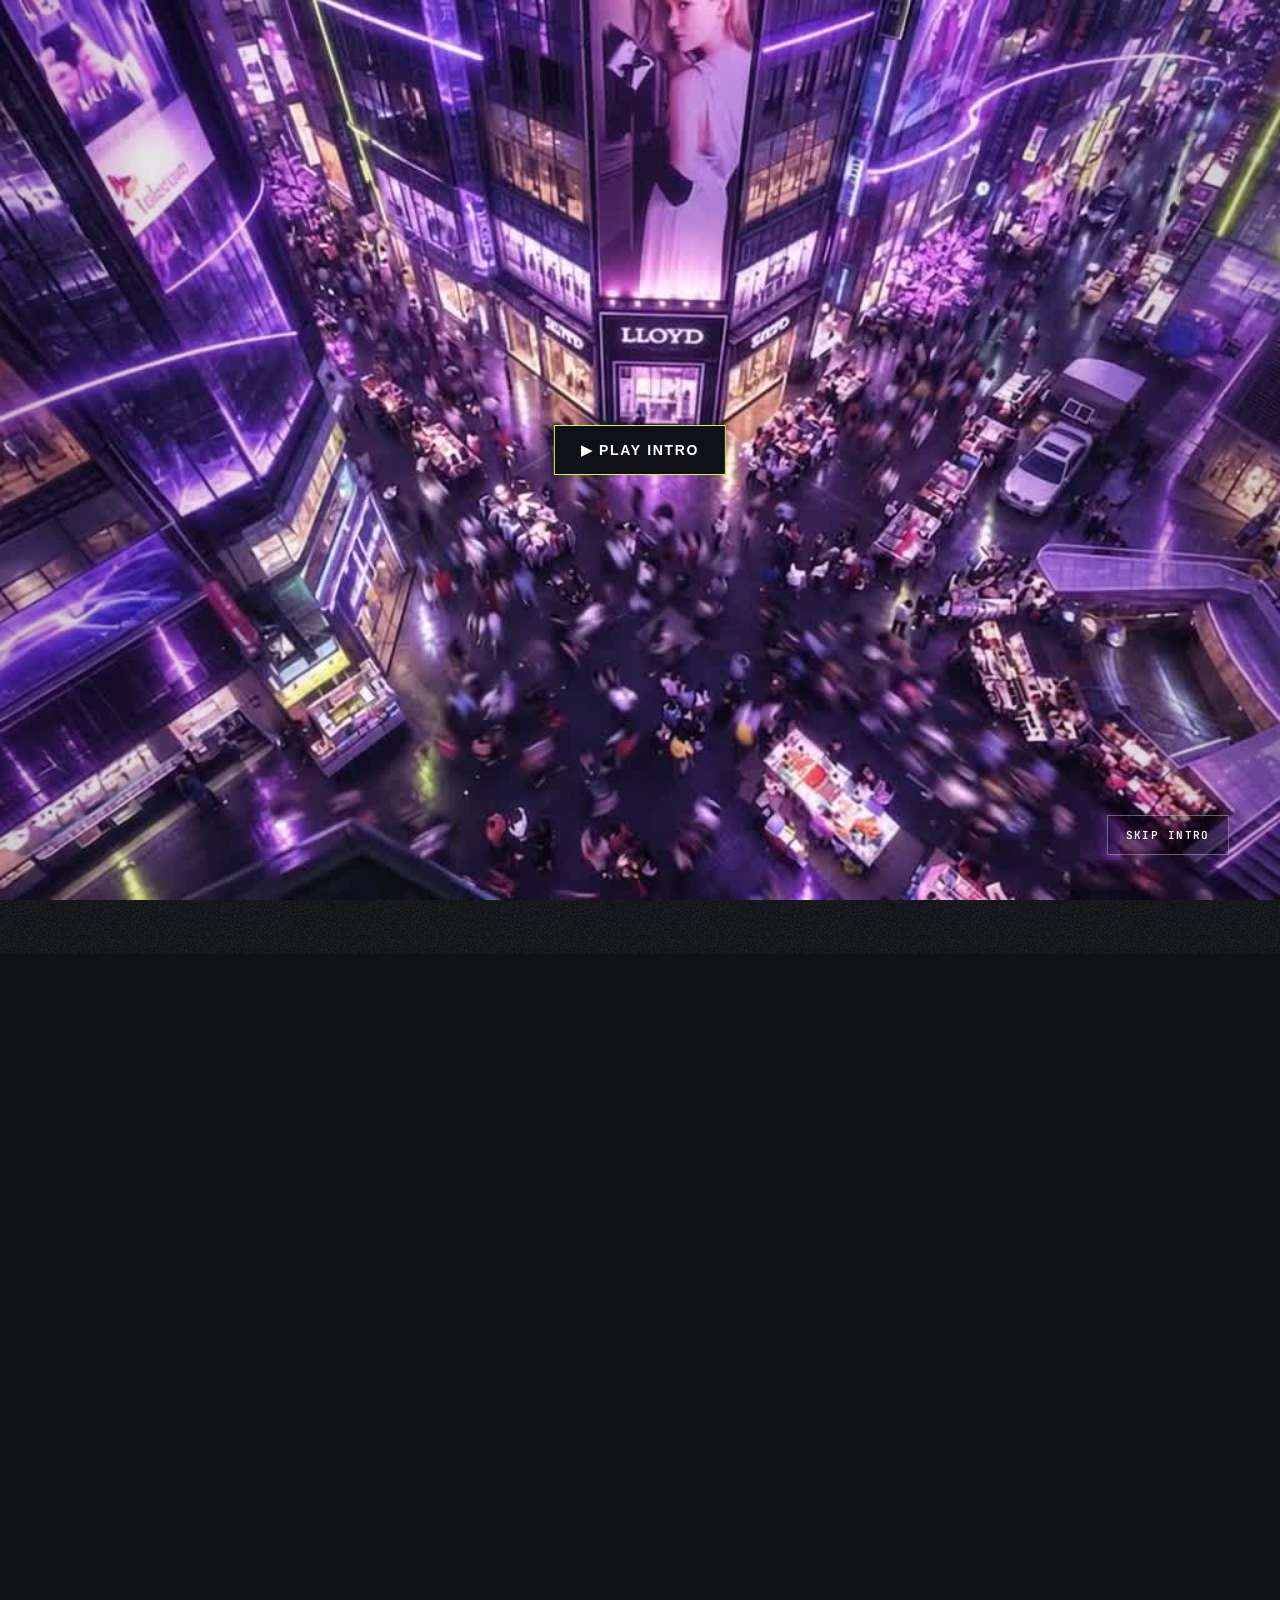
==== commit 9c16fe3c: "Upload integrated 2030 MYEONGDONG team site" ====
--- a/index.html
+++ b/index.html
@@ -1,23 +1,2056 @@
-<!doctype html><html lang="ko"><head><meta charset="utf-8"><meta name="viewport" content="width=device-width,initial-scale=1"><meta name="theme-color" content="#090911"><title>2030 MYEONGDONG — A City in Motion</title><style>
-:root{--bg:#090911;--violet:#8255e8;--lime:#c5ff35;--white:#f5f3f9;--muted:#aaa2ba;--edge:#ffffff24;--p:0}*{box-sizing:border-box}html{scroll-behavior:smooth}body{margin:0;background:var(--bg);color:var(--white);font-family:Arial,'Apple SD Gothic Neo','Malgun Gothic',sans-serif;overflow-x:hidden}button,a{font:inherit}button{cursor:pointer}a{color:inherit;text-decoration:none}::selection{background:var(--lime);color:#111}header{position:fixed;z-index:100;top:0;left:0;width:100%;height:74px;display:flex;align-items:center;justify-content:space-between;padding:0 4vw;background:linear-gradient(#090911cc,#09091100);font-size:12px;letter-spacing:.12em}.brand{font-weight:900;letter-spacing:-.04em;font-size:17px}.brand i{color:var(--lime);font-style:normal}header nav{display:flex;gap:28px}header nav a{color:#d6cde2;font-size:10px}header nav a:hover{color:var(--lime)}.counter{font:11px monospace;color:var(--lime)}.progress{position:fixed;z-index:110;top:0;left:0;height:2px;width:100%;transform:scaleX(0);transform-origin:left;background:linear-gradient(90deg,var(--violet),var(--lime));pointer-events:none}.eyebrow{font:11px monospace;letter-spacing:.19em;color:var(--lime)}.display{font-size:clamp(49px,8vw,136px);line-height:.95;letter-spacing:-.085em;font-weight:900;margin:0}.lead{font-size:clamp(14px,1.4vw,19px);line-height:1.9;color:#d4ccdf;max-width:580px}.ghostline{height:1px;background:var(--edge)}.btn{display:inline-flex;gap:18px;align-items:center;padding:16px 24px;background:var(--lime);color:#101608;border:0;border-radius:50px;font:700 11px monospace;letter-spacing:.09em;transition:transform .3s,box-shadow .3s}.btn:hover{transform:translateY(-3px);box-shadow:0 0 40px #c5ff3550}.btn.outline{color:#fff;background:#151122;border:1px solid #ffffff50}.section-mark{position:absolute;bottom:32px;left:4vw;color:#bbb1c9;font:10px monospace;letter-spacing:.16em}.scroll-section{height:340vh;position:relative}.pin{height:100vh;position:sticky;top:0;overflow:hidden;isolation:isolate}.photo{position:absolute;inset:-3%;background:center/cover no-repeat;will-change:transform,opacity}.photo.city{background-image:url('assets/city.jpg')}.photo.ambient{background-image:url('assets/ambient.jpg')}.darken{position:absolute;inset:0;background:linear-gradient(90deg,#080811b8,transparent 78%),linear-gradient(0deg,#080811d8,transparent 55%)}.hero-content{position:absolute;left:7vw;top:33%;width:83%;will-change:transform,opacity}.hero-content .display{font-size:clamp(52px,8.3vw,150px)}.hero-content .lead{margin:25px 0}.hero-meta{position:absolute;bottom:36px;right:5vw;font:10px monospace;color:#d6cbe4;letter-spacing:.1em}.hero-depth{position:absolute;inset:0;pointer-events:none;background:radial-gradient(ellipse at 53% 52%,transparent 12%,#09091133 85%);opacity:.6}.intro-portal{position:absolute;inset:0;background:#090911;opacity:0;pointer-events:none}.story{height:410vh;background:#090911}.story .pin{display:grid;place-items:center}.story-background{position:absolute;inset:0;background:radial-gradient(ellipse at 60% 45%,#41216a50,transparent 53%)}.story-numeral{position:absolute;right:5vw;bottom:2vh;font-size:clamp(160px,29vw,480px);font-weight:900;letter-spacing:-.15em;color:#ffffff07;pointer-events:none}.story-stage{position:absolute;left:8vw;right:8vw;top:23%;transition:none}.story-stage .display{font-size:clamp(60px,11vw,185px)}.story-stage .sub{margin-top:30px;max-width:650px;color:#d4c9e2;font-size:clamp(15px,1.6vw,22px);line-height:1.8}.story-stage .stage-count{font:11px monospace;color:var(--lime);margin-bottom:20px;letter-spacing:.2em}.story-chips{position:absolute;bottom:12vh;left:8vw;display:flex;gap:12px}.story-chips span{font:10px monospace;padding:10px 13px;border:1px solid #ffffff2c;color:#c4b5d5}.story-chips span.on{background:var(--lime);color:#111;border-color:var(--lime)}#network{height:310vh;background:#0a0813}#network .pin{display:grid;place-items:center}#networkCanvas{position:absolute;inset:0;width:100%;height:100%}.network-copy{position:absolute;top:18%;left:7vw;pointer-events:none}.network-copy h2{font-size:clamp(50px,8vw,120px);line-height:.98;letter-spacing:-.07em;margin:14px 0}.network-copy p{max-width:380px;font-size:14px;line-height:1.8;color:#c4b9d0}.network-foot{position:absolute;right:6vw;bottom:11vh;text-align:right;font:10px monospace;line-height:2.3;color:#d0c4de}.transition{height:260vh}.transition .pin{background:#0b0913}.transition .photo{opacity:.9}.transition-title{position:absolute;inset:0;display:grid;place-items:center;text-align:center;pointer-events:none}.transition-title .display{font-size:clamp(54px,10vw,150px)}.transition-title p{color:#e3d7f1;font-size:14px}.map-section{min-height:100vh;padding:130px 6vw 70px;background:radial-gradient(ellipse at 55% 48%,#211433,#090911 75%)}.section-heading{display:flex;justify-content:space-between;align-items:end;gap:30px;margin-bottom:35px}.section-heading h2{font-size:clamp(44px,6vw,90px);letter-spacing:-.07em;line-height:1;margin:15px 0}.section-heading p{max-width:340px;color:#bdb1cd;line-height:1.8;font-size:13px}.map-layout{display:grid;grid-template-columns:minmax(0,1fr) 310px;gap:22px}.map-frame{position:relative;height:min(64vw,620px);min-height:430px;background:#0c0b16;border:1px solid #6d528c6b;overflow:hidden}.map-frame canvas{width:100%;height:100%;display:block;cursor:grab}.map-frame canvas:active{cursor:grabbing}.map-hint{position:absolute;bottom:18px;left:20px;font:10px monospace;color:#bbb1ca;pointer-events:none}.map-label{position:absolute;top:20px;left:20px;font:10px monospace;color:var(--lime);pointer-events:none}.zone-list{display:flex;flex-direction:column;gap:7px}.zone-btn{text-align:left;padding:19px 17px;background:#17131f;border:1px solid #4b3c60;color:white;transition:.3s}.zone-btn:hover,.zone-btn.active{background:#2a1d42;border-color:var(--lime);transform:translateX(-3px)}.zone-btn small{display:block;color:var(--lime);font:10px monospace;margin-bottom:7px}.zone-btn strong{font-size:17px;letter-spacing:-.04em}.zone-btn span{display:block;color:#a99cb9;font-size:11px;margin-top:7px}.zone-enter{margin-top:auto;width:100%;justify-content:space-between}.district{min-height:100vh;background:#0b0913;display:grid;grid-template-columns:1fr 1fr}.district-image{position:relative;min-height:600px;overflow:hidden;background:url('assets/ambient.jpg') center/cover}.district-image:after{content:'';position:absolute;inset:0;background:linear-gradient(90deg,transparent,#0b091355)}.district-image img{display:none}.district-overlay{position:absolute;inset:0;background:linear-gradient(0deg,#090911dd,transparent 45%)}.district-img-label{position:absolute;left:7%;bottom:8%;font:11px monospace;letter-spacing:.12em;color:#fff;z-index:2}.district-content{padding:115px 7vw 90px 6vw;display:flex;flex-direction:column;justify-content:center}.district-content h2{font-size:clamp(48px,5vw,83px);line-height:1;letter-spacing:-.075em;margin:20px 0}.district-content p{font-size:14px;line-height:1.95;color:#c9bed6}.tabs{display:flex;gap:7px;margin:34px 0 18px}.tabs button{background:#1b1626;color:#c3b6d1;border:1px solid #55446b;padding:12px 13px;font:10px monospace}.tabs button.active{background:var(--lime);border-color:var(--lime);color:#111}.detail-panel{border-top:1px solid #6a577d;padding-top:20px;min-height:165px}.detail-panel h3{font-size:22px;letter-spacing:-.04em;margin:0 0 9px}.detail-panel p{margin:0}.simulation{height:380vh;background:#070810}.simulation .pin{background:#070810}.simcanvas{position:absolute;inset:0;width:100%;height:100%}.sim-overlay{position:absolute;inset:0;pointer-events:none;background:linear-gradient(90deg,#080810ba,transparent 64%),linear-gradient(0deg,#080810bb,transparent 40%)}.sim-head{position:absolute;left:7vw;top:15%;pointer-events:none}.sim-head h2{font-size:clamp(55px,8vw,126px);line-height:.94;letter-spacing:-.085em;margin:16px 0}.sim-desc{position:absolute;left:7vw;bottom:14%;max-width:470px}.sim-desc h3{font-size:clamp(26px,3vw,44px);margin:0 0 10px}.sim-desc p{font-size:14px;color:#d7cce2;line-height:1.8}.sim-steps{position:absolute;right:6vw;bottom:13%;display:flex;flex-direction:column;gap:8px}.sim-steps button{text-align:left;border:1px solid #ffffff45;background:#14111dcc;padding:13px 18px;color:#d9cfe3;font:11px monospace;min-width:170px}.sim-steps button.on{background:var(--lime);color:#10170a;border-color:var(--lime)}.sim-stat{position:absolute;right:6vw;top:19%;font:11px monospace;text-align:right;line-height:2.4;color:#d9cce7}.sim-stat b{color:var(--lime)}.ending{height:260vh;background:#090911}.ending .pin{display:grid;place-items:center}.end-canvas{position:absolute;inset:0;width:100%;height:100%}.end-copy{position:relative;text-align:center;padding:0 20px}.end-copy h2{font-size:clamp(54px,9vw,140px);line-height:1.01;letter-spacing:-.09em;margin:15px 0}.end-copy h2 em{font-style:normal;color:var(--lime)}.end-copy p{font-size:13px;color:#c8bbd4;line-height:2}.end-actions{display:flex;justify-content:center;gap:12px;margin-top:32px}.footer{padding:30px 6vw;display:flex;justify-content:space-between;font:10px monospace;color:#948aa6;border-top:1px solid #ffffff24}.reveal{opacity:0;transform:translateY(40px);transition:opacity .85s,transform .85s}.reveal.visible{opacity:1;transform:none}.scrollhint{position:absolute;bottom:30px;left:7vw;z-index:4;font:10px monospace;letter-spacing:.14em;color:#d8cde3}.scrollhint:after{content:'';display:inline-block;width:38px;height:1px;background:var(--lime);vertical-align:middle;margin-left:13px}.mobile-note{display:none}@media(max-width:850px){header{height:64px;padding:0 5vw}header nav{gap:13px}header nav a{font-size:9px}.counter{display:none}.hero-content{left:6vw;top:32%}.story-stage{left:6vw;right:6vw}.story-chips{left:6vw;flex-wrap:wrap;right:5vw}.map-layout{grid-template-columns:1fr}.map-frame{height:56vh;min-height:360px}.zone-list{display:grid;grid-template-columns:1fr 1fr}.zone-enter{grid-column:1/-1}.district{grid-template-columns:1fr}.district-image{min-height:52vh}.district-content{padding:55px 7vw}.sim-steps{right:5vw;bottom:5%;flex-direction:row;gap:4px}.sim-steps button{min-width:0;padding:10px;font-size:9px}.sim-desc{bottom:19%;left:6vw}.sim-stat{top:31%}.sim-head{left:6vw}.network-copy{left:6vw}.footer{flex-wrap:wrap;gap:12px}}@media(prefers-reduced-motion:reduce){html{scroll-behavior:auto}.reveal{transition:none}}
-</style><style>
-.fusion-lab,.fusion-projects{position:relative;min-height:100vh;background:#090811;color:#f7f5ff;padding:13vh 8vw;overflow:hidden}.fusion-lab{display:grid;grid-template-columns:1fr 1fr;align-items:center;gap:5vw;background:radial-gradient(ellipse at 80% 50%,#29164c 0%,#090811 56%)}.fusion-lab h2,.fusion-projects h2{font-size:clamp(48px,6.5vw,110px);line-height:.92;letter-spacing:-.075em;margin:20px 0 30px}.fusion-lab em,.fusion-projects em{font-style:normal;color:#c5ff35}.fusion-lab p,.fusion-projects p{line-height:1.9;color:#bcb3ca;max-width:560px}.fusion-launch,.fusion-project-card button{margin-top:32px;padding:17px 25px;border:1px solid #c5ff35;background:#c5ff35;color:#10101a;font-weight:800;letter-spacing:.06em;cursor:pointer}.fusion-launch:hover,.fusion-project-card button:hover{background:#fff}.fusion-lab-art{position:relative;height:70vh;display:flex;justify-content:center;align-items:center;flex-direction:column;border:1px solid #604d86;background:radial-gradient(ellipse at center,#3b1d63,#0d0a16 72%);overflow:hidden}.fusion-lab-art>span{position:absolute;top:25px;left:25px;font-size:10px;letter-spacing:.2em;color:#c5ff35}.fusion-lab-art>strong{position:relative;z-index:2;font-size:clamp(35px,4vw,70px);line-height:1;text-align:center;letter-spacing:-.07em}.fusion-rings{position:absolute;inset:0;display:grid;place-items:center}.fusion-rings i{position:absolute;width:55%;aspect-ratio:1;border:2px solid #b48aff66;border-radius:50%;transform:rotateX(67deg) rotateZ(0);animation:fusionSpin 12s linear infinite;box-shadow:0 0 45px #8255e844}.fusion-rings i:nth-child(2){transform:rotateY(64deg);animation-direction:reverse;width:70%;border-color:#c5ff3566}.fusion-rings i:nth-child(3){width:43%;animation-duration:8s;border-color:#ffffff77}@keyframes fusionSpin{to{rotate:360deg}}.fusion-project-grid{display:grid;grid-template-columns:repeat(4,minmax(0,1fr));gap:12px;margin-top:60px}.fusion-project-card{border:1px solid #51436d;background:#181322;padding:28px 22px;min-height:290px;display:flex;flex-direction:column;align-items:flex-start;transition:.3s}.fusion-project-card:hover{transform:translateY(-8px);border-color:#c5ff35}.fusion-project-card small{color:#c5ff35;letter-spacing:.15em}.fusion-project-card h3{font-size:clamp(18px,2vw,30px);margin:35px 0 6px;letter-spacing:-.05em}.fusion-project-card p{font-size:12px;margin:0}.fusion-project-card button{font-size:11px;margin-top:auto;padding:12px 14px}.fusion-project-card .fusion-config{background:transparent;color:#ddd0ed;border-color:#625077;margin-left:6px}.fusion-modal{display:none;position:fixed;inset:0;z-index:99999;background:#05030ce8;align-items:center;justify-content:center;padding:20px}.fusion-modal.open{display:flex}.fusion-dialog{width:min(540px,100%);background:#1b152b;border:1px solid #8255e8;padding:35px}.fusion-dialog h3{font-size:32px}.fusion-dialog p{color:#c4b9d4}.fusion-dialog input{width:100%;padding:15px;background:#080711;border:1px solid #77639b;color:white}.fusion-dialog button{margin:12px 6px 0 0;padding:13px 18px;border:1px solid #a58dc7;background:#28203d;color:white;cursor:pointer}.fusion-dialog button:first-of-type{background:#c5ff35;color:#080911}.fusion-overlay{position:fixed;inset:0;z-index:9998;background:#070610;display:none}.fusion-overlay.open{display:block}.fusion-overlay iframe{width:100%;height:100%;border:0}.fusion-close{position:absolute;right:24px;top:24px;z-index:5;background:#c5ff35;color:#080911;border:0;padding:15px 20px;font-weight:800;cursor:pointer}@media(max-width:900px){.fusion-lab{grid-template-columns:1fr}.fusion-lab-art{height:42vh}.fusion-project-grid{grid-template-columns:repeat(2,1fr)}}@media(max-width:520px){.fusion-project-grid{grid-template-columns:1fr}}
+<!doctype html><html><head><meta charset=utf8><meta name=viewport content="width=device-width,initial-scale=1,viewport-fit=cover"><style>:root{color-scheme:light;box-sizing:border-box;padding-top:env(safe-area-inset-top,0px);padding-bottom:env(safe-area-inset-bottom,0px)}html{scroll-padding-top:env(safe-area-inset-top,0px)}body{margin:0;padding:0;font:14px -apple-system,BlinkMacSystemFont,sans-serif;background:#fff;color:#000}img{max-width:100%}[hidden]:not([hidden=until-found i]){display:none!important}</style><style id="cinematic-fixed-style">
+#cinematicOverlay{position:fixed;inset:0;z-index:150;background:#050409;overflow:hidden;opacity:1;visibility:visible;transition:opacity 1.6s cubic-bezier(.22,.61,.36,1),visibility 0s 1.6s;isolation:isolate}
+#cinematicOverlay.finished{opacity:0;visibility:hidden;pointer-events:none}
+#cinematicOverlay video{position:absolute;inset:0;width:100%;height:100%;object-fit:cover;background:#050409}
+#cinematicOverlay #cinemaB{opacity:0;transition:opacity .5s ease}
+#cinematicOverlay .cinemaTint{position:absolute;inset:0;background:linear-gradient(90deg,rgba(0,0,0,.18),transparent 25%,transparent 75%,rgba(0,0,0,.18));pointer-events:none}
+#cinematicOverlay .cinemaTitle{position:absolute;inset:0;display:grid;place-items:center;background:#080710;opacity:0;transition:opacity .75s ease;pointer-events:none}
+#cinematicOverlay .cinemaTitle.show{opacity:1}
+#cinematicOverlay .cinemaTitle h2{font-family:var(--f-display),sans-serif;font-size:clamp(36px,8.6vw,155px);font-weight:900;letter-spacing:-.07em;line-height:1;margin:0;white-space:nowrap;color:#fff;text-shadow:0 0 14px rgba(255,255,255,.2),0 0 40px rgba(173,152,239,.09);transform:translateY(25px) scale(.96);transition:transform 1.2s cubic-bezier(.2,.7,.2,1)}
+#cinematicOverlay .cinemaTitle.show h2{transform:translateY(0) scale(1)}
+#cinematicOverlay .cinemaSkip{position:absolute;right:4vw;bottom:5vh;z-index:3;background:rgba(0,0,0,.3);border:1px solid rgba(255,255,255,.35);color:white;font:600 11px var(--f-mono),monospace;letter-spacing:.13em;padding:12px 18px;cursor:pointer}
+#cinematicOverlay .cinemaSkip:hover{border-color:var(--lime);color:var(--lime)}
+body.cinemaLocked{overflow:hidden!important}
+body.cinemaLocked #app,body.cinemaLocked main{visibility:hidden!important}
+#cinematicOverlay video{transform:translateZ(0);backface-visibility:hidden}
+@media(max-width:700px){#cinematicOverlay .cinemaTitle h2{font-size:9vw}}
+@media(prefers-reduced-motion:reduce){#cinematicOverlay,#cinematicOverlay .cinemaTitle{transition-duration:.15s}}
+</style><style id="xp-integration-style">
+#play-experience{position:relative;min-height:110vh;background:#07060c;overflow:hidden;padding:clamp(85px,10vh,140px) 0 70px;color:#fff}
+#play-experience .xp-heading{position:relative;z-index:1;margin-bottom:35px}
+#play-experience .xp-heading>.mono{font-size:11px;letter-spacing:.18em;color:#c8ff54}
+#play-experience .xp-heading-line{display:flex;align-items:end;justify-content:space-between;gap:28px;margin-top:22px}
+#play-experience h2{font-family:var(--f-display),Arial,sans-serif;font-size:clamp(45px,8vw,140px);line-height:.86;letter-spacing:-.06em;font-weight:900;margin:0}
+#play-experience h2 em{font-style:normal;color:#a98fff}
+#play-experience .xp-heading-line p{font-size:clamp(12px,1.2vw,16px);line-height:1.9;color:#c5c0d1}
+#play-experience .xp-stage{position:relative;height:clamp(430px,66vh,780px);margin:0 clamp(18px,4vw,70px);overflow:hidden;border:1px solid rgba(192,170,255,.24);background:#120f24}
+#play-experience .xp-stage>img{position:absolute;width:100%;height:100%;object-fit:cover;transition:transform 1.3s cubic-bezier(.2,.8,.2,1),filter .7s;filter:saturate(.86) brightness(.72)}
+#play-experience .xp-stage:hover>img{transform:scale(1.045);filter:saturate(1.03) brightness(.86)}
+#play-experience .xp-scrim{position:absolute;inset:0;background:linear-gradient(90deg,rgba(3,3,12,.77) 0%,rgba(5,4,17,.28) 72%),linear-gradient(0deg,rgba(2,2,9,.8),transparent 50%)}
+#play-experience .xp-over{position:absolute;inset:0;padding:clamp(24px,5vw,75px);display:flex;flex-direction:column;justify-content:center;align-items:flex-start}
+#play-experience .xp-tag{color:#c7ff55;letter-spacing:.15em;font-size:10px}
+#play-experience h3{font-family:var(--f-display),Arial,sans-serif;font-size:clamp(38px,6vw,100px);line-height:.99;letter-spacing:-.06em;margin:22px 0 14px;font-weight:900;text-shadow:0 5px 30px rgba(0,0,0,.3)}
+#play-experience .xp-over>p{font-size:clamp(12px,1.2vw,17px);color:#ded8e9}
+#play-experience .xp-start{display:inline-flex;align-items:center;gap:55px;margin-top:35px;border:1px solid #c7ff55;background:#c7ff55;color:#11120d;text-decoration:none;padding:20px 24px;font-family:var(--f-mono),monospace;font-size:12px;font-weight:800;letter-spacing:.12em;transition:background .25s,color .25s,transform .25s,box-shadow .25s;position:relative;z-index:5;cursor:pointer}
+#play-experience .xp-start:hover{background:transparent;color:#c7ff55;transform:translateY(-3px);box-shadow:0 0 34px rgba(199,255,85,.2)}
+#play-experience .xp-instruction{position:absolute;bottom:30px;left:clamp(24px,5vw,75px);color:#d0c6df;font-size:9px;letter-spacing:.12em}
+#play-experience .xp-bottom{display:flex;justify-content:space-between;gap:16px;padding-top:22px;color:#9993a9;font-size:10px;letter-spacing:.08em}
+@media(max-width:700px){#play-experience .xp-heading-line{display:block}#play-experience .xp-stage{height:68vh}#play-experience .xp-over{padding:25px}#play-experience .xp-bottom span:nth-child(2){display:none}#play-experience .xp-start{gap:20px;padding:17px}#play-experience h3{font-size:clamp(34px,8vw,60px)}}
 </style></head><body>
-<div class="progress" id="progress"></div><header><a href="#hero" class="brand">MYEONGDONG<i> / </i>2030</a><nav><a href="#story">WORLD</a><a href="#map">EXPLORE</a><a href="#simulation">LIVE CITY</a></nav><span class="counter" id="counter">01 / 08</span></header>
+<title>2030 MYEONGDONG</title>
+<meta name="claude:viewport-fit-sides" content="cover">
+<link rel="preconnect" href="https://fonts.googleapis.com">
+<link rel="preconnect" href="https://fonts.gstatic.com" crossorigin>
+<link rel="stylesheet" href="https://fonts.googleapis.com/css2?family=Unbounded:wght@300;500;800;900&family=Noto+Sans+KR:wght@300;400;500;700;900&family=JetBrains+Mono:wght@400;500&display=swap">
+<style>
+/* LAYOUT CONCEPT: cinematic full-screen scenes (sticky, scroll-scrubbed) x editorial 12-col grid, 64px margins at 1440 */
+:root{
+  --black:#111216;      /* primary ground */
+  --ink:#08070d;        /* deeper than primary, for masks and wells */
+  --gray:#303137;       /* panels */
+  --white:#F5F5F6;      /* text */
+  --purple:#7628F5;     /* interaction */
+  --purple-hi:#9d5cff;  /* glow */
+  --lime:#C5FF35;       /* accent: active state only */
+  --line:rgba(245,245,246,.14);
+  --mute:rgba(245,245,246,.62);
+  --f-display:'Unbounded','Pretendard','Noto Sans KR','Arial Black',sans-serif;
+  --f-body:'Pretendard','Noto Sans KR',-apple-system,'Apple SD Gothic Neo','Malgun Gothic',sans-serif;
+  --f-mono:'JetBrains Mono',ui-monospace,'SFMono-Regular',Menlo,monospace;
+  --gut:max(20px,env(safe-area-inset-left,0px));
+  --mx:50vw;--my:50vh;
+  color-scheme:dark;
+}
+*{box-sizing:border-box}
+html{scroll-behavior:smooth;background:var(--black)}
+body{background:var(--black);color:var(--white);font-family:var(--f-body);font-size:16px;line-height:1.6;margin:0;overflow-x:clip;-webkit-font-smoothing:antialiased;word-break:keep-all}
+a{color:inherit;text-decoration:none}
+button{font:inherit;color:inherit;background:none;border:0;cursor:pointer;padding:0}
+:focus-visible{outline:2px solid var(--lime);outline-offset:3px}
+section{position:relative}
+.mono{font-family:var(--f-mono);font-size:11px;letter-spacing:.14em;text-transform:uppercase}
+.pad{padding-left:max(20px,env(safe-area-inset-left,0px));padding-right:max(20px,env(safe-area-inset-right,0px))}
+@media(min-width:900px){.pad{padding-left:max(64px,env(safe-area-inset-left,0px));padding-right:max(64px,env(safe-area-inset-right,0px))}}
+
+/* ---------- cursor / spotlight / grain ---------- */
+.spot{position:fixed;inset:0;z-index:90;pointer-events:none;mix-blend-mode:screen;background:radial-gradient(520px circle at var(--mx) var(--my),rgba(118,40,245,.26),rgba(118,40,245,.08) 45%,transparent 70%)}
+.grain{position:fixed;inset:-6%;will-change:transform;z-index:91;pointer-events:none;opacity:.07}
+@keyframes grain{0%{transform:translate(0,0)}20%{transform:translate(-2%,1%)}40%{transform:translate(1%,-2%)}60%{transform:translate(-1%,-1%)}80%{transform:translate(2%,2%)}100%{transform:translate(0,0)}}
+.cur{position:fixed;left:0;top:0;z-index:99;pointer-events:none;display:none}
+.has-cursor .cur{display:block}
+.has-cursor,.has-cursor a,.has-cursor button{cursor:none}
+.cur-dot,.cur-ring{position:fixed;left:0;top:0}
+.cur-dot{width:6px;height:6px;margin:-3px 0 0 -3px;border-radius:50%;background:var(--white)}
+.cur-ring{width:38px;height:38px;margin:-19px 0 0 -19px;border:1px solid rgba(245,245,246,.55);border-radius:50%;display:grid;place-items:center;transition:width .35s,height .35s,margin .35s,background .3s,border-color .3s}
+.cur-ring span{font-family:var(--f-mono);font-size:9px;letter-spacing:.12em;color:var(--ink);opacity:0;transition:opacity .2s;white-space:nowrap;font-weight:500}
+.cur-ring.hot{width:84px;height:84px;margin:-42px 0 0 -42px;background:var(--lime);border-color:var(--lime)}
+.cur-ring.hot span{opacity:1}
+
+/* ---------- loader ---------- */
+.loader{position:fixed;inset:0;z-index:200;background:var(--ink);display:grid;place-items:center;transition:opacity .9s ease .1s,visibility 0s 1s}
+.loader-in{width:min(420px,70vw);display:grid;gap:18px}
+.loader-n{font-family:var(--f-display);font-weight:800;font-size:clamp(56px,12vw,120px);line-height:1;letter-spacing:-.04em}
+.loader-n small{font-size:.28em;color:var(--lime);letter-spacing:0;margin-left:.2em}
+.loader-bar{height:1px;background:var(--line);position:relative;overflow:hidden}
+.loader-bar i{position:absolute;inset:0;background:linear-gradient(90deg,var(--purple),var(--lime));transform-origin:left;transform:scaleX(0)}
+#introCv{position:absolute;inset:0;width:100%;height:100%;display:block}
+.ready .loader{opacity:0;visibility:hidden}
+
+/* ---------- nav ---------- */
+.nav{position:fixed;top:0;left:0;right:0;z-index:80;display:flex;align-items:center;justify-content:space-between;gap:16px;padding-top:max(18px,env(safe-area-inset-top,0px));padding-bottom:16px;transition:background .4s,backdrop-filter .4s}
+.nav.solid{background:linear-gradient(rgba(17,18,22,.82),rgba(17,18,22,.5));backdrop-filter:blur(14px);-webkit-backdrop-filter:blur(14px)}
+.logo{font-family:var(--f-display);font-weight:800;font-size:13px;letter-spacing:.02em;white-space:nowrap}
+.logo b{color:var(--lime);font-weight:800;margin:0 .15em}
+.logo{display:block;line-height:0}
+.logo img{display:block;height:44px;width:auto}
+.menu{display:flex;gap:6px}
+.menu a{position:relative;padding:8px 16px;border-radius:999px;display:flex;flex-direction:column;align-items:center;line-height:1.15;transition:background .3s,color .3s}
+.menu a span{font-family:var(--f-mono);font-size:11px;letter-spacing:.16em}
+.menu a i{font-style:normal;font-size:10px;color:var(--mute);margin-top:2px;transition:color .3s}
+.menu a:hover{background:rgba(118,40,245,.35)}
+.menu a.on{background:var(--purple)}
+.menu a.on i{color:var(--white)}
+.clock{text-align:right;color:var(--mute);line-height:1.5;white-space:nowrap}
+.clock b{color:var(--lime);font-weight:500}
+@media(max-width:760px){.menu a i{display:none}.menu a{padding:8px 11px}.clock{display:none}.logo img{height:34px}}
+
+/* ---------- side rail ---------- */
+.rail{position:fixed;right:max(18px,env(safe-area-inset-right,0px));top:50%;transform:translateY(-50%);z-index:70;display:grid;gap:14px;justify-items:end}
+.rail a{display:flex;align-items:center;gap:10px;color:var(--mute);font-family:var(--f-mono);font-size:10px;letter-spacing:.14em}
+.rail a em{font-style:normal;opacity:0;transform:translateX(8px);transition:.3s}
+.rail a:hover em{opacity:1;transform:none}
+.rail a s{display:block;width:6px;height:6px;border-radius:50%;background:rgba(245,245,246,.3);transition:.3s}
+.rail a.on{color:var(--white)}
+.rail a.on s{background:var(--lime);box-shadow:0 0 12px var(--lime);transform:scale(1.4)}
+.progress{position:fixed;left:0;top:0;height:2px;width:100%;transform-origin:left;transform:scaleX(0);background:linear-gradient(90deg,var(--purple),var(--purple-hi) 70%,var(--lime));z-index:85}
+@media(max-width:900px){.rail{display:none}}
+
+/* ---------- buttons ---------- */
+.btn{display:inline-flex;align-items:center;gap:12px;padding:15px 26px;border-radius:999px;background:var(--purple);color:var(--white);font-family:var(--f-mono);font-size:12px;letter-spacing:.14em;text-transform:uppercase;position:relative;overflow:hidden;transition:color .35s,box-shadow .35s,background .35s;box-shadow:0 0 0 rgba(118,40,245,0);will-change:transform}
+.btn::before{content:"";position:absolute;inset:0;background:var(--lime);transform:translateY(101%);transition:transform .45s cubic-bezier(.2,.8,.2,1)}
+.btn:hover{color:var(--ink);box-shadow:0 0 40px rgba(118,40,245,.7)}
+.btn:hover::before{transform:none}
+.btn>*{position:relative}
+.btn.ghost{background:transparent;border:1px solid var(--line)}
+
+/* ================= HERO ================= */
+#hero{height:1220vh}
+.hero-stick{position:sticky;top:0;height:100vh;overflow:hidden;isolation:isolate;background:var(--ink)}
+.layer{position:absolute;inset:0}
+.hero-city{background:var(--ink) url(assets/city.jpg) center/cover no-repeat;will-change:transform;z-index:1}
+.hero-veil{z-index:2;background:linear-gradient(180deg,rgba(8,7,13,.5),rgba(8,7,13,0) 30%,rgba(8,7,13,0) 55%,rgba(8,7,13,.85)),radial-gradient(120% 90% at 50% 50%,transparent 55%,rgba(8,7,13,.7));opacity:1}
+.hero-dim{z-index:2;background:var(--ink);opacity:0}
+.hero-mask{z-index:4;background:#050309;mix-blend-mode:multiply;display:grid;place-items:center;overflow:visible}
+.mask-text{font-family:var(--f-display);font-weight:900;font-size:min(23vw,58vh);line-height:1;letter-spacing:-.045em;color:#fff;white-space:nowrap;display:block;padding-right:.04em;will-change:transform}
+.mc{display:inline-block;opacity:0;transform:translateY(.18em);filter:blur(14px);transition:opacity 1.1s ease,transform 1.3s cubic-bezier(.2,.8,.2,1),filter 1.1s ease}
+.ready .mc{opacity:1;transform:none;filter:none}
+.ready .mc:nth-child(2){transition-delay:.12s}.ready .mc:nth-child(3){transition-delay:.24s}.ready .mc:nth-child(4){transition-delay:.36s}
+.hero-glow{z-index:5;mix-blend-mode:screen;background:radial-gradient(700px circle at calc(var(--mx) + 0px) calc(var(--my) + 0px),rgba(157,92,255,.28),transparent 60%),radial-gradient(60% 50% at 8% 100%,rgba(118,40,245,.45),transparent 70%),radial-gradient(40% 40% at 100% 85%,rgba(197,255,53,.22),transparent 70%);pointer-events:none}
+#particles{position:absolute;inset:0;width:100%;height:100%;z-index:5;pointer-events:none}
+.arcs{position:absolute;inset:0;width:100%;height:100%;z-index:5;pointer-events:none;will-change:transform}
+.arcs path{fill:none;stroke-linecap:round;stroke-dasharray:1;stroke-dashoffset:1}
+.hero-ui{position:absolute;inset:0;z-index:6;pointer-events:none;display:flex;flex-direction:column;justify-content:space-between;padding-top:92px;padding-bottom:max(30px,env(safe-area-inset-bottom,0px))}
+.hero-top{display:flex;justify-content:space-between;gap:16px;color:var(--mute)}
+.hero-top b{color:var(--white);font-weight:500}
+.hero-bottom{display:flex;justify-content:space-between;align-items:flex-end;gap:24px}
+.tagline h1{margin:0;font-family:var(--f-display);font-weight:500;font-size:clamp(14px,1.5vw,22px);letter-spacing:.08em}
+.tagline p{margin:8px 0 0;color:var(--mute);font-size:clamp(13px,1.1vw,16px);max-width:34ch}
+.cue{display:flex;flex-direction:column;align-items:center;gap:12px;color:var(--mute)}
+.cue i{display:block;width:1px;height:64px;background:linear-gradient(var(--lime),transparent);transform-origin:top;animation:cue 2.2s cubic-bezier(.6,0,.2,1) infinite}
+@keyframes cue{0%{transform:scaleY(0)}45%{transform:scaleY(1);opacity:1}100%{transform:scaleY(1);opacity:0}}
+.hero-t2{position:absolute;z-index:6;left:0;right:0;bottom:0;padding-bottom:max(9vh,60px);opacity:0;pointer-events:none}
+.hero-t2 .mono{color:var(--lime);display:block;margin-bottom:18px}
+.hero-t2 h2{margin:0;font-weight:900;font-size:clamp(38px,7.2vw,112px);line-height:1.04;letter-spacing:-.03em}
+.hero-t2 h2 em{font-style:normal;background:linear-gradient(90deg,#fff,var(--purple-hi) 60%,var(--lime));-webkit-background-clip:text;background-clip:text;color:transparent}
+.hero-t2 p{margin:22px 0 0;max-width:42ch;font-size:clamp(14px,1.3vw,18px);color:rgba(245,245,246,.82)}
+.hero-scrim{position:absolute;z-index:5;left:0;right:0;bottom:0;height:70%;background:linear-gradient(transparent,rgba(8,7,13,.88));opacity:0;pointer-events:none}
+/* metro sequence (neon line -> subway -> screen doors -> enter) */
+#metro{position:absolute;inset:0;width:100%;height:100%;z-index:5;pointer-events:none;display:block}
+.hero-t3{position:absolute;z-index:6;left:0;right:0;top:0;padding-top:max(11vh,96px);opacity:0;pointer-events:none}
+.hero-t3 .mono{color:var(--lime);display:block;margin-bottom:16px}
+.hero-t3 h2{margin:0;font-weight:900;font-size:clamp(30px,4.6vw,76px);line-height:1.08;letter-spacing:-.03em}
+.hero-t3 h2 em{font-style:normal;background:linear-gradient(90deg,#fff,var(--purple-hi) 60%,var(--lime));-webkit-background-clip:text;background-clip:text;color:transparent}
+.hero-t3 p{margin:18px 0 0;max-width:36ch;font-size:clamp(14px,1.2vw,17px);color:rgba(245,245,246,.78)}
+
+/* ================= INTRO ================= */
+#intro{height:320vh;background:var(--black)}
+.stick{position:sticky;top:0;height:100vh;overflow:hidden}
+.amb{position:absolute;inset:-12%;background:var(--ink) url(assets/ambient.jpg) center/cover;opacity:.9;animation:drift 26s ease-in-out infinite alternate;will-change:transform}
+@keyframes drift{0%{transform:scale(1.05) translate(-2%,1%) rotate(0deg)}100%{transform:scale(1.28) translate(3%,-3%) rotate(3deg)}}
+.amb-b{position:absolute;inset:0;background:radial-gradient(50% 60% at 20% 30%,rgba(118,40,245,.34),transparent 70%),radial-gradient(40% 50% at 85% 80%,rgba(74,92,255,.25),transparent 70%);mix-blend-mode:screen;animation:breathe 9s ease-in-out infinite alternate}
+@keyframes breathe{0%{opacity:.5;transform:translateX(-3%)}100%{opacity:1;transform:translateX(3%)}}
+.intro-in{position:relative;height:100%;display:flex;flex-direction:column;justify-content:center;gap:5vh}
+.intro-in .mono{color:var(--lime)}
+.big{margin:0;font-family:var(--f-display);font-weight:800;font-size:clamp(34px,8.6vw,150px);line-height:.98;letter-spacing:-.05em;text-transform:uppercase}
+.big .ln{display:block;overflow:hidden;padding-bottom:.06em}
+.big .ln>span{display:block;transform:translateY(110%);transition:transform 1.1s cubic-bezier(.2,.8,.2,1)}
+.big.in .ln>span{transform:none}
+.big .ln:nth-child(2)>span{transition-delay:.12s}.big .ln:nth-child(3)>span{transition-delay:.24s}
+.c{display:inline-block;color:color-mix(in srgb,var(--lime) calc(var(--p,0)*100%),var(--white));transform:translateY(calc(var(--p,0)*-.07em));text-shadow:0 0 calc(var(--p,0)*28px) rgba(197,255,53,.6)}
+.intro-row{display:grid;grid-template-columns:1fr;gap:28px;align-items:end}
+@media(min-width:900px){.intro-row{grid-template-columns:4fr 8fr}}
+.intro-ko{font-weight:300;font-size:clamp(20px,2.2vw,32px);margin:0;color:var(--white)}
+.reveal{margin:0;font-size:clamp(17px,1.9vw,28px);line-height:1.7;font-weight:500;max-width:34em}
+.reveal .w{opacity:.14;transition:opacity .25s,color .25s}
+.reveal .w.on{opacity:1}
+.reveal .w.hl.on{color:var(--lime)}
+
+/* marquee */
+.marq{background:var(--black);overflow:hidden;padding:5vh 0;border-top:1px solid var(--line);border-bottom:1px solid var(--line);position:relative}
+.marq-t{display:flex;white-space:nowrap;gap:3vw;font-family:var(--f-display);font-weight:900;font-size:clamp(44px,9vw,140px);letter-spacing:-.04em;line-height:1.05;will-change:transform}
+.marq-t span{color:transparent;-webkit-text-stroke:1px rgba(245,245,246,.55);transition:color .4s}
+.marq-t span:nth-child(3n){color:var(--white);-webkit-text-stroke:0}
+.marq-t span:nth-child(3n+1){-webkit-text-stroke:1px var(--purple-hi)}
+.marq-t span:hover{color:var(--purple);-webkit-text-stroke:0}
+
+/* ================= WORLD STAGE ================= */
+#world{height:900vh;background:var(--black)}
+.stage{background:radial-gradient(70% 60% at 70% 45%,rgba(118,40,245,.18),transparent 70%),var(--black)}
+#fluid{position:absolute;inset:0;width:100%;height:100%;display:block;z-index:3}
+.no-gl #fluid{display:none}
+.no-gl .stage::after{content:"";position:absolute;right:14%;top:22%;width:42vmin;height:42vmin;border-radius:50%;background:radial-gradient(circle at 35% 30%,#fff,var(--purple-hi) 25%,var(--purple) 55%,#1a0b52);filter:blur(2px);z-index:3}
+.stage-grid{position:absolute;inset:0;z-index:1;background-image:linear-gradient(var(--line) 1px,transparent 1px),linear-gradient(90deg,var(--line) 1px,transparent 1px);background-size:80px 80px;opacity:.28;mask-image:radial-gradient(60% 60% at 60% 50%,#000,transparent 80%);-webkit-mask-image:radial-gradient(60% 60% at 60% 50%,#000,transparent 80%)}
+.steps{position:absolute;z-index:5;left:0;top:0;bottom:0;display:flex;align-items:center;pointer-events:none;width:100%}
+.steps-in{position:relative;width:min(540px,44vw);height:min(420px,60vh)}
+@media(max-width:899px){.steps{align-items:flex-end;padding-bottom:9vh}.steps-in{width:100%;height:260px}}
+.step{position:absolute;inset:0;display:flex;flex-direction:column;justify-content:center;gap:18px;opacity:0;transform:translateY(34px);filter:blur(10px);transition:opacity .8s,transform .9s cubic-bezier(.2,.8,.2,1),filter .8s}
+@media(max-width:899px){.step{justify-content:flex-end}}
+.step.on{opacity:1;transform:none;filter:none}
+.step.past{transform:translateY(-34px)}
+.step .mono{color:var(--lime)}
+.step h3{margin:0;font-weight:900;font-size:clamp(32px,4.2vw,64px);line-height:1.1;letter-spacing:-.03em}
+.step p{margin:0;color:rgba(245,245,246,.78);font-size:clamp(14px,1.2vw,18px);max-width:30em}
+.bigtype{position:absolute;z-index:2;left:0;right:0;top:0;padding-top:max(13vh,88px);text-align:center;opacity:0;pointer-events:none}
+.bigtype h3{margin:0;font-family:var(--f-display);font-weight:900;font-size:clamp(28px,5.6vw,100px);line-height:1;letter-spacing:-.05em;text-transform:uppercase}
+.bigtype h3 span{display:block}
+.bigtype h3 span:last-child{color:transparent;-webkit-text-stroke:1.5px var(--purple-hi)}
+.conn-sub{position:absolute;z-index:5;left:0;right:0;bottom:0;padding-bottom:max(8vh,50px);text-align:center;opacity:0;pointer-events:none}
+.conn-sub p{margin:10px auto 0;font-size:clamp(14px,1.4vw,20px);max-width:30em;padding:0 20px}
+.links{position:absolute;inset:0;width:100%;height:100%;z-index:4;pointer-events:none;overflow:visible}
+.links path{fill:none;stroke-linecap:round}
+.chips{position:absolute;inset:0;z-index:6;pointer-events:none}
+.chip{position:absolute;left:0;top:0;transform:translate(-50%,0);pointer-events:auto;text-align:center;opacity:0;display:grid;gap:3px;justify-items:center;padding:10px 18px;border-radius:999px;border:1px solid var(--line);background:rgba(17,18,22,.55);backdrop-filter:blur(10px);-webkit-backdrop-filter:blur(10px);transition:background .3s,border-color .3s}
+.chip b{font-weight:700;font-size:14px}
+.chip .mono{font-size:9px;color:var(--mute)}
+.chip:hover{border-color:var(--lime);background:rgba(118,40,245,.5)}
+.chip:hover .mono{color:var(--lime)}
+.steps-rail{position:absolute;z-index:6;left:0;bottom:0;display:flex;gap:6px;padding-bottom:max(28px,env(safe-area-inset-bottom,0px));align-items:center}
+.steps-rail i{display:block;width:34px;height:2px;background:rgba(245,245,246,.2);transition:background .4s,width .4s}
+.steps-rail i.on{background:var(--lime);width:60px}
+.steps-rail span{margin-left:10px;color:var(--mute)}
+@media(max-width:899px){.steps-rail{display:none}}
+.hint{position:absolute;z-index:6;right:0;top:0;padding-top:92px;color:var(--mute);text-align:right;transition:opacity .5s}
+@media(max-width:899px){.hint{display:none}}
+
+/* ================= EXPLORER ================= */
+#explore{min-height:100vh;height:max(100vh,720px);background:var(--black);overflow:hidden;border-top:1px solid var(--line)}
+.ex-bg{position:absolute;inset:0;background:radial-gradient(60% 70% at 50% 55%,rgba(118,40,245,.26),transparent 70%),radial-gradient(40% 40% at 50% 100%,rgba(74,92,255,.2),transparent 70%)}
+#cityCv{position:absolute;inset:0;width:100%;height:100%;display:block;touch-action:pan-y}
+.ex-head{position:absolute;z-index:5;left:0;top:0;padding-top:96px;pointer-events:none}
+.ex-head{transition:opacity .6s}
+.zoomed .ex-head{opacity:0}
+.ex-head .mono{color:var(--lime)}
+.ex-head h2{margin:14px 0 8px;font-family:var(--f-display);font-weight:800;font-size:clamp(28px,4.6vw,72px);line-height:1;letter-spacing:-.05em;text-transform:uppercase}
+.ex-head p{margin:0;color:var(--mute);font-size:clamp(14px,1.2vw,18px)}
+.ex-foot{position:absolute;z-index:5;left:0;right:0;bottom:0;padding-bottom:max(26px,env(safe-area-inset-bottom,0px));display:flex;justify-content:space-between;align-items:flex-end;gap:16px;pointer-events:none}
+.ex-foot .mono{color:var(--mute)}
+.tabs{display:flex;gap:8px;flex-wrap:wrap;pointer-events:auto}
+.tab{padding:10px 16px;border-radius:999px;border:1px solid var(--line);background:rgba(17,18,22,.6);backdrop-filter:blur(8px);-webkit-backdrop-filter:blur(8px);font-size:13px;display:flex;gap:8px;align-items:center;transition:.3s}
+.tab em{font-style:normal;font-family:var(--f-mono);font-size:10px;color:var(--mute)}
+.tab:hover{border-color:var(--purple-hi)}
+.tab.on{background:var(--lime);color:var(--ink);border-color:var(--lime)}
+.tab.on em{color:var(--ink)}
+.hot-wrap{position:absolute;inset:0;z-index:4;pointer-events:none}
+.hs{position:absolute;left:0;top:0;pointer-events:none;transition:opacity .5s}
+.hs button{pointer-events:auto;position:absolute;left:-26px;top:-26px;width:52px;height:52px;border-radius:50%;display:grid;place-items:center}
+.hs button::before,.hs button::after{content:"";position:absolute;inset:14px;border-radius:50%;border:1px solid var(--purple-hi);animation:ping 2.4s ease-out infinite}
+.hs button::after{animation-delay:1.2s}
+@keyframes ping{0%{transform:scale(.6);opacity:.9}100%{transform:scale(2.4);opacity:0}}
+.hs button i{width:12px;height:12px;border-radius:50%;background:var(--purple-hi);box-shadow:0 0 18px var(--purple-hi);transition:.3s}
+.hs .tag{position:absolute;left:0;bottom:30px;transform:translateX(-50%);white-space:nowrap;display:grid;justify-items:center;gap:2px;padding:8px 14px;border-radius:10px;background:rgba(17,18,22,.72);border:1px solid var(--line);backdrop-filter:blur(8px);-webkit-backdrop-filter:blur(8px);transition:.3s}
+.hs .tag b{font-size:14px}
+.hs .tag .mono{font-size:9px;color:var(--mute)}
+.hs::after{content:"";position:absolute;left:0;bottom:6px;width:1px;height:26px;background:linear-gradient(var(--purple-hi),transparent);transform:translateY(0)}
+.hs.hover button i,.hs.act button i{background:var(--lime);box-shadow:0 0 22px var(--lime)}
+.hs.hover button::before,.hs.hover button::after,.hs.act button::before,.hs.act button::after{border-color:var(--lime)}
+.hs.hover .tag,.hs.act .tag{border-color:var(--lime);background:rgba(118,40,245,.55)}
+.hs.hover .tag .mono,.hs.act .tag .mono{color:var(--lime)}
+.hs.dim{opacity:.18}
+.zcard{position:absolute;z-index:7;right:max(20px,env(safe-area-inset-right,0px));top:50%;transform:translate(40px,-50%);width:min(400px,calc(100vw - 40px));padding:30px;border-radius:22px;background:linear-gradient(160deg,rgba(48,49,55,.78),rgba(17,18,22,.86));border:1px solid rgba(197,255,53,.4);backdrop-filter:blur(18px);-webkit-backdrop-filter:blur(18px);opacity:0;pointer-events:none;transition:opacity .6s,transform .8s cubic-bezier(.2,.8,.2,1);box-shadow:0 30px 120px rgba(118,40,245,.45)}
+.zcard.open{opacity:1;transform:translate(0,-50%);pointer-events:auto}
+@media(min-width:900px){.zcard{right:64px}}
+.zcard .mono{color:var(--lime)}
+.zcard h3{margin:10px 0 2px;font-weight:900;font-size:clamp(28px,3vw,40px);letter-spacing:-.03em;line-height:1.15}
+.zc-en{font-family:var(--f-display);font-weight:500;font-size:11px;letter-spacing:.1em;color:var(--purple-hi);margin:0 0 16px}
+.zcard p{margin:0 0 14px;color:rgba(245,245,246,.82);font-size:15px}
+.zc-prod{padding:16px;border-radius:14px;background:rgba(8,7,13,.6);border:1px solid var(--line);margin:18px 0 22px}
+.zc-prod .mono{font-size:10px;color:var(--mute)}
+.zc-prod b{display:block;font-family:var(--f-display);font-weight:800;font-size:20px;margin:6px 0 4px;letter-spacing:-.02em}
+.zc-prod p{margin:0;font-size:13px;color:var(--mute)}
+.zc-act{display:flex;gap:10px;flex-wrap:wrap}
+.zc-act .btn{padding:13px 20px;font-size:11px}
+@media(max-width:760px){.hs .tag{padding:5px 9px}.hs .tag b{font-size:12px}.hs .tag .mono{display:none}}
+@media(max-width:899px){.zcard{top:auto;bottom:84px;transform:translate(0,30px);padding:22px}.zcard.open{transform:none}.zcard p{font-size:14px}.zc-prod{margin:12px 0 16px;padding:12px}.ex-foot .mono{display:none}}
+.toast{position:fixed;left:50%;bottom:max(32px,env(safe-area-inset-bottom,0px));transform:translate(-50%,30px);z-index:120;padding:14px 22px;border-radius:999px;background:var(--gray);border:1px solid var(--lime);font-size:14px;opacity:0;pointer-events:none;transition:.5s cubic-bezier(.2,.8,.2,1);max-width:calc(100vw - 40px)}
+.toast.show{opacity:1;transform:translate(-50%,0)}
+
+/* ================= ABOUT ================= */
+#about{background:var(--black);padding-top:18vh;padding-bottom:14vh;overflow:hidden}
+#about .amb{opacity:.35;inset:-20%}
+.ab{position:relative}
+.ab-head{display:grid;gap:24px;margin-bottom:9vh}
+@media(min-width:900px){.ab-head{grid-template-columns:5fr 7fr;align-items:end}}
+.ab-head .mono{color:var(--lime)}
+.ab-head h2{margin:12px 0 0;font-family:var(--f-display);font-weight:800;font-size:clamp(30px,5vw,80px);line-height:1;letter-spacing:-.05em;text-transform:uppercase}
+.ab-head p{margin:0;font-size:clamp(16px,1.6vw,22px);color:rgba(245,245,246,.82);max-width:30em}
+.kw{display:grid;gap:16px}
+@media(min-width:900px){.kw{grid-template-columns:repeat(3,1fr);gap:20px}}
+.kcard{--cx:50%;--cy:50%;position:relative;padding:34px 30px 38px;border-radius:24px;background:rgba(48,49,55,.34);border:1px solid var(--line);overflow:hidden;min-height:330px;display:flex;flex-direction:column;justify-content:space-between;gap:40px;transition:transform .5s cubic-bezier(.2,.8,.2,1),border-color .4s}
+.kcard::before{content:"";position:absolute;inset:0;background:radial-gradient(380px circle at var(--cx) var(--cy),rgba(118,40,245,.55),transparent 65%);opacity:0;transition:opacity .4s}
+.kcard::after{content:"";position:absolute;inset:0;border-radius:inherit;padding:1px;background:radial-gradient(260px circle at var(--cx) var(--cy),var(--lime),transparent 60%);-webkit-mask:linear-gradient(#000 0 0) content-box,linear-gradient(#000 0 0);-webkit-mask-composite:xor;mask-composite:exclude;opacity:0;transition:opacity .4s}
+.kcard:hover{transform:translateY(-6px)}
+.kcard:hover::before,.kcard:hover::after{opacity:1}
+.kcard>*{position:relative}
+.kcard .mono{color:var(--mute)}
+.kcard h3{margin:0;font-family:var(--f-display);font-weight:800;font-size:clamp(22px,2.2vw,32px);letter-spacing:-.04em}
+.kcard h4{margin:6px 0 0;font-weight:700;font-size:18px;color:var(--lime)}
+.kcard p{margin:14px 0 0;font-size:15px;color:rgba(245,245,246,.78)}
+.flow{margin-top:12vh;display:grid;gap:0;border-top:1px solid var(--line)}
+@media(min-width:900px){.flow{grid-template-columns:repeat(5,1fr)}}
+.fl{padding:26px 20px 26px 0;border-bottom:1px solid var(--line);display:flex;flex-direction:column;gap:6px;position:relative;transition:background .4s}
+@media(min-width:900px){.fl{border-bottom:0;border-right:1px solid var(--line);padding:30px 22px}.fl:last-child{border-right:0}}
+.fl .mono{color:var(--mute)}
+.fl b{font-family:var(--f-display);font-weight:800;font-size:clamp(15px,1.5vw,22px);letter-spacing:-.03em}
+.fl span{font-size:14px;color:rgba(245,245,246,.7)}
+.fl:hover{background:linear-gradient(180deg,rgba(118,40,245,.28),transparent)}
+.fl:hover .mono{color:var(--lime)}
+.pal{margin-top:12vh;display:grid;gap:14px}
+@media(min-width:900px){.pal{grid-template-columns:3fr 3fr 3fr 3fr 4fr}}
+.sw{height:clamp(120px,16vw,210px);border-radius:18px;padding:16px;display:flex;flex-direction:column;justify-content:flex-end;position:relative;overflow:hidden;border:1px solid var(--line);transition:transform .5s cubic-bezier(.2,.8,.2,1);text-align:left}
+.sw:hover{transform:translateY(-8px) scale(1.02)}
+.sw b{font-size:14px}
+.sw .mono{font-size:10px;opacity:.85}
+.sw.dark{color:var(--white)}.sw.light{color:var(--ink)}
+.sw.grad{background:linear-gradient(135deg,var(--purple),#3a1fa8 55%,var(--lime));color:var(--white)}
+
+/* ================= OUTRO ================= */
+#outro{height:130vh;background:var(--black)}
+#outro .stick{display:grid;place-items:center;text-align:center}
+.out-in{position:relative;display:grid;gap:34px;justify-items:center}
+.out-in .mono{color:var(--lime)}
+.out-h{margin:0;font-family:var(--f-display);font-weight:900;font-size:clamp(36px,9.4vw,168px);line-height:.98;letter-spacing:-.055em;text-transform:uppercase;background:linear-gradient(100deg,var(--white) 0%,var(--purple-hi) 35%,var(--lime) 50%,var(--purple-hi) 65%,var(--white) 100%);background-size:250% 100%;-webkit-background-clip:text;background-clip:text;color:transparent;animation:sheen 7s linear infinite}
+@keyframes sheen{0%{background-position:100% 0}100%{background-position:-150% 0}}
+.out-in p{margin:0;font-size:clamp(15px,1.5vw,20px);color:rgba(245,245,246,.8);max-width:28em}
+.foot{position:absolute;left:0;right:0;bottom:0;padding-bottom:max(24px,env(safe-area-inset-bottom,0px));display:flex;justify-content:space-between;gap:16px;flex-wrap:wrap;color:var(--mute)}
+
+/* reduced motion */
+@media(prefers-reduced-motion:reduce){
+  .grain,.amb,.amb-b,.cue i,.out-h,.hs button::before,.hs button::after{animation:none}
+  html{scroll-behavior:auto}
+}
+</style>
+
+<div class="progress" id="progress"></div>
+<div class="spot" aria-hidden="true"></div>
+<div class="grain" aria-hidden="true"></div>
+<div class="cur" id="cur" aria-hidden="true"><div class="cur-dot" id="curDot"></div><div class="cur-ring" id="curRing"><span id="curTxt"></span></div></div>
+
+<div id="cinematicOverlay" aria-label="2030 명동 시네마틱 오프닝">
+<video id="cinemaA" poster="assets/intro_001_poster.jpg" src="assets/intro_001.mp4" preload="auto" muted playsinline></video>
+<video id="cinemaB" poster="assets/intro_002_poster.jpg" src="assets/intro_002.mp4" preload="metadata" muted playsinline></video>
+<div class="cinemaTint"></div><div class="cinemaTitle" id="cinemaTitle"><h2>MYEONGDONG</h2></div>
+<button class="cinemaSkip" id="cinemaSkip" type="button">SKIP INTRO</button>
+</div>
+<div class="loader" id="loader" aria-hidden="true"><canvas id="introCv"></canvas></div>
+
+<header class="nav pad" id="nav">
+  <a class="logo" href="#intro" data-go="intro" data-cursor="FUTURE" aria-label="2030 MYEONGDONG — 프롤로그로 이동"><img src="assets/logo.png" alt="2030 MYEONGDONG"></a>
+  <nav class="menu" aria-label="주요 메뉴">
+    <a href="#world" data-go="world" data-cursor="WORLD"><span>WORLD</span><i>세계관</i></a>
+    <a href="#explore" data-go="explore" data-cursor="EXPLORE"><span>EXPLORE</span><i>탐험</i></a>
+    <a href="#about" data-go="about" data-cursor="ABOUT"><span>ABOUT</span><i>소개</i></a>
+  </nav>
+  <div class="clock mono"><span>SEOUL <b id="clock">--:--:--</b> KST</span><br><span>37.5636°N 126.9822°E</span></div>
+</header>
+
+<nav class="rail" id="rail" aria-label="섹션 이동">
+  <a href="#hero" data-go="hero"><em>ENTER · 진입</em><s></s></a>
+  <a href="#intro" data-go="intro"><em>FUTURE · 프롤로그</em><s></s></a>
+  <a href="#world" data-go="world"><em>WORLD · 세계관</em><s></s></a>
+  <a href="#explore" data-go="explore"><em>EXPLORE · 탐험</em><s></s></a>
+  <a href="#about" data-go="about"><em>ABOUT · 소개</em><s></s></a>
+</nav>
+
 <main>
-<section class="scroll-section" id="hero"><div class="pin"><div class="photo city" id="heroPhoto"></div><div class="hero-depth"></div><div class="darken"></div><div class="hero-content" id="heroContent"><div class="eyebrow">SEOUL, SOUTH KOREA — YEAR 2030</div><h1 class="display">ONE CITY.<br>DIFFERENT<br>JOURNEYS.</h1><p class="lead">도시는 연결되고, 선택은 사람에게 남는다.<br>미래 명동의 새로운 리듬을 경험하세요.</p><a class="btn" href="#story">BEGIN THE JOURNEY <span>↘</span></a></div><div class="intro-portal" id="heroPortal"></div><div class="scrollhint">SCROLL TO ENTER</div><div class="hero-meta">01 — AN IMMERSIVE URBAN EXPERIENCE</div></div></section>
-<section class="story" id="story"><div class="pin"><div class="story-background"></div><div class="story-numeral" id="storyNum">01</div><div class="story-stage" id="storyStage"><div class="stage-count" id="storyCount">01 / 03 — THE WORLD</div><h2 class="display" id="storyTitle">DIVERSITY.</h2><p class="sub" id="storySub">서로 다른 언어와 목적, 속도를 가진 사람들이 하나의 거리를 공유합니다.</p></div><div class="story-chips" id="storyChips"><span class="on">DIVERSITY</span><span>COMPLEXITY</span><span>CONNECTION</span></div><div class="section-mark">02 — WHY THE CITY MUST EVOLVE</div></div></section>
-<section id="network"><div class="pin"><canvas id="networkCanvas"></canvas><div class="network-copy"><span class="eyebrow">03 — THE INVISIBLE LAYER</span><h2>FOUR JOURNEYS.<br><span style="color:var(--lime)">ONE CITY.</span></h2><p>발견 · 선택 · 공존 · 이해. 네 가지 경험이 회전하며 연결되고, MCU AI를 통해 도시의 새로운 관계로 확장됩니다. 선택은 언제나 사람에게 남습니다.</p></div><div class="network-foot">DISCOVERY / CHOICE / COEXISTENCE / UNDERSTANDING<br>SCROLL TO ORBIT · MERGE · EXPAND<br>TECHNOLOGY CONNECTS. PEOPLE DECIDE.</div></div></section>
-<section class="transition" id="enter"><div class="pin"><div class="photo ambient" id="enterPhoto"></div><div class="darken" style="background:#09091166"></div><div class="transition-title" id="enterTitle"><div><div class="eyebrow">04 — FROM SYSTEM TO STREET</div><h2 class="display">ENTER<br>THE CITY.</h2><p>도시를 바라보는 것에서, 도시를 경험하는 것으로.</p></div></div></div></section>
-<section class="map-section" id="map"><div class="section-heading reveal"><div><div class="eyebrow">05 — CHOOSE YOUR JOURNEY</div><h2>FOUR SPACES.<br>ONE CITY.</h2></div><p>도시를 움직이고, 공간을 선택하세요. 각 구역은 서로 다른 사람과 활동으로 이루어져 있습니다.</p></div><div class="map-layout"><div class="map-frame"><canvas id="mapCanvas" aria-label="Interactive conceptual map of four Myeongdong districts"></canvas><div class="map-label">2030 MYEONGDONG / INTERACTIVE DISTRICT MODEL</div><div class="map-hint">DRAG TO ROTATE · SCROLL TO ZOOM · CLICK A DISTRICT</div></div><div class="zone-list" id="zoneList"><button class="zone-btn active" data-zone="0"><small>01 / DISCOVER</small><strong>SHOPPING STREET</strong><span>문화와 발견의 거리</span></button><button class="zone-btn" data-zone="1"><small>02 / EXPLORE</small><strong>RETAIL SPACE</strong><span>선택과 취향의 공간</span></button><button class="zone-btn" data-zone="2"><small>03 / SHARE</small><strong>CROSSROADS</strong><span>공연과 이동의 교차점</span></button><button class="zone-btn" data-zone="3"><small>04 / CONNECT</small><strong>STREET FOOD ZONE</strong><span>음식과 대화의 거리</span></button><button class="btn zone-enter" id="enterZone">EXPLORE SELECTED SPACE <span>↗</span></button></div></div></section>
-<section class="district" id="district"><div class="district-image" id="districtImage"><div class="district-overlay"></div><div class="district-img-label" id="districtLabel">01 / SHOPPING STREET — A LIVING DISTRICT</div></div><div class="district-content"><div class="eyebrow">06 — INSIDE THE DISTRICT</div><h2 id="districtTitle">SHOPPING<br>STREET.</h2><p id="districtIntro">다양한 문화와 취향이 교차하며 새로운 발견이 시작되는 거리.</p><div class="tabs" id="districtTabs"><button class="active" data-tab="0">PEOPLE</button><button data-tab="1">SPACE</button><button data-tab="2">EXPERIENCE</button></div><div class="detail-panel"><h3 id="detailTitle">서로 다른 목적의 방문자</h3><p id="detailText">관광객과 시민, 상인이 각자의 속도로 거리를 경험합니다.</p></div><a class="btn outline" href="#simulation" style="align-self:flex-start;margin-top:20px">EXPERIENCE THE CITY <span>↓</span></a></div></section>
-<section id="projects" class="fusion-projects"><div class="eyebrow">07 — FOUR PROJECTS · ONE SHARED WORLD</div><h2>EXPLORE THE<br><em>INDIVIDUAL JOURNEYS.</em></h2><p>각 구역에서 시작되는 팀원별 경험. 사이트 주소를 등록하면 해당 프로젝트로 이동할 수 있어.</p><div class="fusion-project-grid" id="fusionProjectGrid"></div></section>
-<section id="immersiveLab" class="fusion-lab"><div class="fusion-lab-head"><div><div class="eyebrow">06B — IMMERSIVE CITY EXPLORER / FROM CANDIDATE 01</div><h2>STEP INSIDE<br><em>THE CITY.</em></h2><p>후보 1안의 인터랙티브 명동 탐험을 그대로 보존했어. 버튼을 누르면 기존의 공간 조형과 마우스 반응을 전체 화면으로 체험할 수 있어.</p></div><button class="fusion-launch" id="openLab">ENTER IMMERSIVE EXPLORER ↗</button></div><div class="fusion-lab-art"><span>2030 / INTERACTIVE CITY STUDY</span><div class="fusion-rings"><i></i><i></i><i></i></div><strong>THE CITY<br>IS YOURS.</strong></div></section>
-<section class="simulation" id="simulation"><div class="pin"><canvas class="simcanvas" id="simCanvas"></canvas><div class="sim-overlay"></div><div class="sim-head"><span class="eyebrow">07 — A REAL-TIME URBAN EXPERIMENT</span><h2>THE CITY<br>IN MOTION.</h2></div><div class="sim-stat">CONTEXT <b id="simStatus">EVERYDAY</b><br>MCU AI <b>CONNECTED</b><br>HUMAN CHOICE <b>ACTIVE</b></div><div class="sim-desc"><h3 id="simTitle">EVERYDAY RHYTHM</h3><p id="simText">사람들이 서로 다른 목적지로 움직이며 도시의 일상이 이어집니다.</p></div><div class="sim-steps" id="simSteps"><button class="on" data-phase="0">01 / EVERYDAY</button><button data-phase="1">02 / CROWDED</button><button data-phase="2">03 / RESPONSIVE</button></div><div class="section-mark">SCROLL TO CHANGE THE CITY CONDITION</div></div></section>
-<section class="ending" id="ending"><div class="pin"><canvas class="end-canvas" id="endCanvas"></canvas><div class="end-copy" id="endCopy"><span class="eyebrow">08 — THE CITY CONTINUES</span><h2>TECHNOLOGY<br>CONNECTS.<br><em>PEOPLE DECIDE.</em></h2><p>ONE CITY. DIFFERENT JOURNEYS.<br>도시의 미래는 사람들의 선택으로 완성됩니다.</p><div class="end-actions"><a class="btn" href="#map">EXPLORE AGAIN ↗</a><a class="btn outline" href="#hero">BACK TO START ↑</a></div></div></div></section>
-</main><footer class="footer"><span>2030 MYEONGDONG — SPECULATIVE URBAN EXPERIENCE</span><span>BUILT FOR EXPLORATION · OFFLINE READY</span></footer>
+<!-- ============ 01 HERO ============ -->
+<section id="hero" aria-label="2030 MYEONGDONG 히어로">
+  <div class="hero-stick" id="heroStick">
+    <div class="layer hero-city" id="heroCity"></div>
+    <div class="layer hero-veil"></div>
+    <div class="layer hero-dim" id="heroDim"></div>
+    <div class="layer hero-mask" id="heroMask" aria-hidden="true"><span class="mask-text" id="maskText"><span class="mc">2</span><span class="mc">0</span><span class="mc">3</span><span class="mc">0</span></span></div>
+    <div class="layer hero-glow" id="heroGlow"></div>
+    <svg class="arcs" id="arcs" viewBox="0 0 1440 900" preserveAspectRatio="xMidYMid slice" aria-hidden="true">
+      <path id="a1" pathLength="1" d="M-60 760 C 260 560, 620 860, 1010 610 S 1380 420, 1520 470" stroke="#9d5cff" stroke-width="2.5" style="filter:drop-shadow(0 0 8px #7628F5)"/>
+      <path id="a2" pathLength="1" d="M-40 860 C 340 720, 560 560, 900 700 S 1300 800, 1500 640" stroke="#7628F5" stroke-width="1.5"/>
+      <path id="a3" pathLength="1" d="M900 920 C 1040 760, 1200 700, 1500 560" stroke="#C5FF35" stroke-width="2" style="filter:drop-shadow(0 0 10px #C5FF35)"/>
+    </svg>
+    <canvas id="particles"></canvas>
+    <canvas id="metro" aria-hidden="true"></canvas>
+    <div class="hero-scrim" id="heroScrim"></div>
+    <div class="hero-ui pad" id="heroUi">
+      <div class="hero-top mono"><span>WEB EXPERIENCE <b>V1.0</b></span><span>CINEMATIC · IMMERSIVE · INTERACTIVE</span></div>
+      <div class="hero-bottom">
+        <div class="tagline">
+          <h1>A CITY THAT RESPONDS.</h1>
+          <p>빛이 도시를 드러내고, 당신의 움직임이 미래 명동을 깨웁니다.</p>
+        </div>
+        <div class="cue mono"><span>SCROLL TO ENTER</span><i></i><span>스크롤하여 입장</span></div>
+      </div>
+    </div>
+    <div class="hero-t2 pad" id="heroT2">
+      <span class="mono">ENTER MYEONGDONG · 명동 진입</span>
+      <h2>명동에<br><em>진입합니다.</em></h2>
+      <p>빛의 선을 따라 2030년의 명동으로 향합니다. 스크롤을 내려 계속 이동하세요.</p>
+    </div>
+    <div class="hero-t3 pad" id="heroT3">
+      <span class="mono">ARRIVAL · 424 MYEONGDONG</span>
+      <h2>도시가 당신을<br><em>알아봅니다.</em></h2>
+    </div>
+  </div>
+</section>
+
+<!-- ============ 02 INTRO ============ -->
+<section id="intro" aria-label="프롤로그">
+  <div class="stick">
+    <div class="amb"></div><div class="amb-b"></div>
+    <div class="intro-in pad">
+      <span class="mono">PROLOGUE · 프롤로그</span>
+      <h2 class="big" id="introTitle" aria-label="THE FUTURE IS ALREADY HERE."><span class="ln"><span data-chars>THE FUTURE</span></span><span class="ln"><span data-chars>IS ALREADY</span></span><span class="ln"><span data-chars>HERE.</span></span></h2>
+      <div class="intro-row">
+        <p class="intro-ko">미래는 멀리 있지 않습니다.</p>
+        <p class="reveal" id="reveal">2030년의 명동은 AI가 일상에 스며든 도시입니다. 간판은 사람을 알아보고, 골목은 걸음에 맞춰 빛나며, 거리는 당신이 어디로 향하는지 먼저 압니다. 보이지 않는 기술이 가장 사람다운 방식으로 도시를 움직입니다.</p>
+      </div>
+    </div>
+  </div>
+</section>
+
+<div class="marq" aria-hidden="true"><div class="marq-t" id="marq"></div></div>
+
+<!-- ============ 03-04 WORLD ============ -->
+<section id="world" aria-label="세계관">
+  <div class="stick stage" id="stage">
+    <div class="stage-grid"></div>
+    <div class="bigtype" id="bigtype"><h3><span>Three places.</span><span>One city.</span></h3></div>
+    <canvas id="fluid" aria-label="마우스에 반응하는 3D 유체 조형"></canvas>
+    <svg class="links" id="links" aria-hidden="true">
+      <path id="l0" stroke="#7628F5" stroke-width="2.5"/><path id="l1" stroke="#7628F5" stroke-width="2.5"/><path id="l2" stroke="#7628F5" stroke-width="2.5"/>
+      <path id="g0" stroke="#9d5cff" stroke-width="9" opacity=".25"/><path id="g1" stroke="#9d5cff" stroke-width="9" opacity=".25"/><path id="g2" stroke="#9d5cff" stroke-width="9" opacity=".25"/>
+      <circle id="d0" r="4" fill="#C5FF35"/><circle id="d1" r="4" fill="#C5FF35"/><circle id="d2" r="4" fill="#C5FF35"/>
+    </svg>
+    <div class="chips" id="chips">
+      <button class="chip" data-z="0" data-cursor="ENTER"><b>포장마차 거리</b><span class="mono">STREET FOOD</span></button>
+      <button class="chip" data-z="2" data-cursor="ENTER"><b>교차로</b><span class="mono">CROSSROAD</span></button>
+      <button class="chip" data-z="1" data-cursor="ENTER"><b>쇼핑몰 거리</b><span class="mono">SHOPPING</span></button>
+    </div>
+    <div class="steps pad">
+      <div class="steps-in">
+        <article class="step" data-i="0"><span class="mono">01 / 03 · SENSE · 감지</span><h3>도시는<br>먼저 알아챕니다.</h3><p>걸음의 속도, 머무는 시간, 시선이 향하는 곳. 보이지 않는 센서가 거리의 흐름을 조용히 읽습니다.</p></article>
+        <article class="step" data-i="1"><span class="mono">02 / 03 · UNDERSTAND · 이해</span><h3>맥락을<br>이해합니다.</h3><p>사람이 몰리는 골목과 한적한 모퉁이, 비 오는 저녁과 축제의 밤. AI가 명동의 리듬을 배우고 기억합니다.</p></article>
+        <article class="step" data-i="2"><span class="mono">03 / 03 · RESPOND · 반응</span><h3>그리고,<br>반응합니다.</h3><p>조명이 길을 열고, 거리가 먼저 추천하고, 간판이 인사를 건넵니다. 기술은 사라지고 경험만 남습니다.</p></article>
+      </div>
+    </div>
+    <div class="conn-sub" id="connSub"><span class="mono" style="color:var(--lime)">CONNECT · 연결</span><p>서로 다른 세 공간이 하나의 도시 경험으로 연결됩니다.</p></div>
+    <div class="steps-rail pad" id="stepsRail"><i></i><i></i><i></i><i></i><span class="mono" id="stepsLbl">SENSE · 감지</span></div>
+    <div class="hint pad mono" id="hint">마우스로 조형을 돌려보세요 · 클릭하면 파동이 퍼집니다</div>
+  </div>
+</section>
+
+<!-- ============ 05 EXPLORE ============ -->
+<section id="explore" aria-label="도시 탐험">
+  <div class="ex-bg"></div>
+  <canvas id="cityCv" aria-label="인터랙티브 명동 조감도"></canvas>
+  <div class="ex-head pad">
+    <span class="mono">SECTION 05 · CITY EXPLORER</span>
+    <h2>Explore<br>Myeongdong.</h2>
+    <p>도시 속 새로운 경험을 발견하세요.</p>
+  </div>
+  <div class="hot-wrap" id="hotWrap"></div>
+  <aside class="zcard" id="zcard" aria-live="polite"></aside>
+  <div class="ex-foot pad">
+    <div class="tabs" id="tabs"></div>
+    <span class="mono" id="exHint">HOVER TO ILLUMINATE · CLICK TO ENTER<br>마우스를 올려 빛을 깨우고, 클릭해 들어가세요</span>
+  </div>
+</section>
+
+
+<!-- ============ 06 PLAYABLE CITY EXPERIENCE ============ -->
+<section id="play-experience" aria-label="2030 명동 1인칭 탐험 시작">
+  <div class="xp-heading pad"><span class="mono">SECTION 06 · INTERACTIVE CITY EXPERIENCE</span><div class="xp-heading-line"><h2>STEP INTO<br><em>THE CITY.</em></h2><p>지도에서 발견한 미래 명동을<br>이제 직접 걸으며 경험하세요.</p></div></div>
+  <div class="xp-stage"><img src="assets/game-preview.webp" alt="보랏빛 조명으로 빛나는 미래 명동 지하철 출구 계단" loading="lazy" decoding="async"><div class="xp-scrim"></div><div class="xp-over"><span class="mono xp-tag">SEOUL / 2030 — FIRST PERSON EXPERIENCE</span><h3>THE FUTURE<br>IS ALREADY HERE.</h3><p>명동역 출구에서 시작하는 당신의 여정</p><a class="xp-start" href="game.html" id="xpStart" aria-label="2030 명동 3D 탐험 시작"><span>START EXPLORING</span><span aria-hidden="true">↗</span></a><span class="mono xp-instruction">SCROLL TO DISCOVER · CLICK TO BEGIN</span></div></div>
+  <div class="xp-bottom pad mono"><span>01 / SUBWAY EXIT</span><span>WASD — MOVE · MOUSE — LOOK</span><span>2030 MYEONGDONG</span></div>
+</section>
+<!-- ============ ABOUT ============ -->
+<section id="about" aria-label="소개">
+  <div class="amb"></div>
+  <div class="ab pad">
+    <div class="ab-head">
+      <div><span class="mono">ABOUT · 프로젝트 소개</span><h2>A city<br>that responds.</h2></div>
+      <p>2030 MYEONGDONG은 미래 도시를 보여주는 데서 끝나지 않습니다. 직접 걸어 들어가고, 기술과 공간이 바뀌는 순간을 겪으며, 사람과 도시가 연결되는 새로운 방식을 발견하는 인터랙티브 웹 경험입니다.</p>
+    </div>
+    <div class="kw" id="kw">
+      <article class="kcard"><span class="mono">KEYWORD 01</span><div><h3>FUTURISTIC</h3><h4>미래지향적</h4><p>AI가 일상이 된 2030년의 도시를 정제된 시각 언어로 그립니다. 블랙 위로 번지는 퍼플 조명과 선명한 라임 신호.</p></div></article>
+      <article class="kcard"><span class="mono">KEYWORD 02</span><div><h3>IMMERSIVE</h3><h4>몰입감 있는</h4><p>풀스크린 도시와 공간감 있는 3D, 스크롤로 이어지는 장면 전환. 화면을 보는 게 아니라 도시 안으로 걸어 들어갑니다.</p></div></article>
+      <article class="kcard"><span class="mono">KEYWORD 03</span><div><h3>RESPONSIVE</h3><h4>반응하는</h4><p>스크롤, 마우스 이동, 클릭에 따라 글자와 빛, 조형이 응답합니다. 당신이 움직이는 만큼 도시가 깨어납니다.</p></div></article>
+    </div>
+    <div class="flow">
+      <div class="fl"><span class="mono">STEP 01</span><b>ENTER</b><span>진입 · 글자 속으로 입장</span></div>
+      <div class="fl"><span class="mono">STEP 02</span><b>UNDERSTAND</b><span>이해 · 세계관을 읽다</span></div>
+      <div class="fl"><span class="mono">STEP 03</span><b>INTERACT</b><span>상호작용 · 조형을 움직이다</span></div>
+      <div class="fl"><span class="mono">STEP 04</span><b>CONNECT</b><span>연결 · 세 공간이 이어지다</span></div>
+      <div class="fl"><span class="mono">STEP 05</span><b>EXPLORE</b><span>탐험 · 장소를 발견하다</span></div>
+    </div>
+    <div class="pal" id="pal">
+      <button class="sw dark" style="background:#111216" data-hex="#111216"><b>BLACK</b><span class="mono">#111216 · 도시의 밤</span></button>
+      <button class="sw dark" style="background:#303137" data-hex="#303137"><b>DARK GRAY</b><span class="mono">#303137 · 깊이</span></button>
+      <button class="sw dark" style="background:#7628F5" data-hex="#7628F5"><b>PURPLE</b><span class="mono">#7628F5 · 빛과 연결</span></button>
+      <button class="sw light" style="background:#C5FF35" data-hex="#C5FF35"><b>LIME</b><span class="mono">#C5FF35 · 지금, 여기</span></button>
+      <button class="sw grad" data-hex="GRADIENT"><b>GLOW</b><span class="mono">PURPLE → BLUE → LIME</span></button>
+    </div>
+  </div>
+</section>
+
+<!-- ============ OUTRO ============ -->
+<section id="outro" aria-label="마무리">
+  <div class="stick">
+    <div class="amb" style="opacity:.55"></div><div class="amb-b"></div>
+    <div class="out-in pad">
+      <span class="mono">2030 · MYEONGDONG · SEOUL</span>
+      <h2 class="out-h">The city<br>comes alive.</h2>
+      <p>기술이 일상이 된 도시, 사람과 공간이 서로 반응하는 새로운 명동.</p>
+      <a class="btn" href="#explore" data-go="explore" data-mag data-cursor="GO"><span>도시 탐험하기</span><span>→</span></a>
+    </div>
+    <div class="foot pad mono"><span>2030 MYEONGDONG · WEB DESIGN GUIDE V1.0</span><span>MCU AI · A CITY THAT RESPONDS.</span><a href="#hero" data-go="hero" data-cursor="TOP">↑ 처음으로 BACK TO TOP</a></div>
+  </div>
+</section>
+</main>
+<div class="toast" id="toast" role="status"></div>
+
+<script>window.__introFilmActive=true;</script>
 <script>
-(()=>{'use strict';const $=s=>document.querySelector(s),$$=s=>[...document.querySelectorAll(s)];const clamp=(v,a=0,b=1)=>Math.max(a,Math.min(b,v)),mix=(a,b,t)=>a+(b-a)*t;let mouse={x:-9999,y:-9999};window.addEventListener('pointermove',e=>{mouse.x=e.clientX;mouse.y=e.clientY},{passive:true});let reduced=matchMedia('(prefers-reduced-motion: reduce)').matches;let scrollY=0,vw=innerWidth,vh=innerHeight;function measure(){vw=innerWidth;vh=innerHeight}addEventListener('resize',measure);function progress(el){let r=el.getBoundingClientRect();return clamp(-r.top/Math.max(1,r.height-vh))}const hero=$('#hero'),story=$('#story'),network=$('#network'),enter=$('#enter'),simulation=$('#simulation'),ending=$('#ending');let currentPhase=0,selectedZone=0,tab=0;const stories=[['DIVERSITY.','서로 다른 언어와 목적, 속도를 가진 사람들이 하나의 거리를 공유합니다.'],['COMPLEXITY.','쇼핑, 공연, 보행, 음식 문화가 겹치는 순간. 서로의 상황을 알기 어려워집니다.'],['CONNECTION.','MCU AI가 맥락을 공유하고, 사람들은 서로를 이해하며 새로운 선택을 만들어갑니다.']];const zones=[{name:'SHOPPING STREET',heading:'SHOPPING<br>STREET.',intro:'다양한 문화와 취향이 교차하며 새로운 발견이 시작되는 거리.',detail:[['서로 다른 목적의 방문자','관광객과 시민, 상인이 각자의 속도로 거리를 경험합니다.'],['발견이 이어지는 보행 공간','상점과 거리 사이를 자유롭게 이동하며 새로운 장소를 발견합니다.'],['우연한 발견의 순간','도시 정보는 탐색을 돕지만, 어디로 향할지는 방문자가 결정합니다.']]},{name:'RETAIL SPACE',heading:'RETAIL<br>SPACE.',intro:'개인의 취향과 도시의 상업 문화가 만나는 공간.',detail:[['다양한 취향의 소비자','방문객은 각자의 관심사와 목적에 따라 공간을 경험합니다.'],['거리와 연결된 리테일','건물 내부와 외부의 경험이 자연스럽게 이어집니다.'],['스스로 선택하는 경험','정보는 선택을 지원하고, 최종 결정은 사용자에게 남습니다.']]},{name:'CROSSROADS',heading:'CROSS<br>ROADS.',intro:'공연과 보행, 머무름과 이동이 동시에 이루어지는 교차 공간.',detail:[['공연자와 보행자','서로 다른 활동을 하는 사람들이 같은 공간을 공유합니다.'],['변화하는 공공의 경계','공연과 보행의 영역이 상황에 따라 겹치고 달라집니다.'],['서로를 배려하는 이동','도시의 맥락을 이해하고 사람들은 자신의 경로를 선택합니다.']]},{name:'STREET FOOD ZONE',heading:'STREET<br>FOOD.',intro:'음식을 매개로 낯선 사람들 사이에 대화와 교류가 시작됩니다.',detail:[['상인과 방문객','언어와 문화가 달라도 음식은 자연스러운 만남의 계기가 됩니다.'],['머무름과 이동이 공존','주문, 대기, 식사, 통행이 하나의 거리에서 함께 이루어집니다.'],['음식으로 연결되는 경험','정보가 교류를 돕고, 사람들은 직접 마주 보며 음식을 주고받습니다.']]}];function chooseZone(n){selectedZone=n;$$('.zone-btn').forEach((b,i)=>b.classList.toggle('active',i===n));$('#districtTitle').innerHTML=zones[n].heading;$('#districtIntro').textContent=zones[n].intro;$('#districtLabel').textContent=String(n+1).padStart(2,'0')+' / '+zones[n].name+' — A LIVING DISTRICT';$('#districtImage').style.backgroundImage=`linear-gradient(${n===2?'135deg':'0deg'},#160d2750,#09091110),url('assets/${n===0||n===1?'city':'ambient'}.jpg')`;chooseTab(0)}function chooseTab(n){tab=n;$$('#districtTabs button').forEach((b,i)=>b.classList.toggle('active',i===n));$('#detailTitle').textContent=zones[selectedZone].detail[n][0];$('#detailText').textContent=zones[selectedZone].detail[n][1]}$$('.zone-btn').forEach((b,i)=>b.addEventListener('click',()=>chooseZone(i)));$$('#districtTabs button').forEach((b,i)=>b.addEventListener('click',()=>chooseTab(i)));$('#enterZone').addEventListener('click',()=>$('#district').scrollIntoView({behavior:'smooth'}));function choosePhase(n){currentPhase=n;$$('#simSteps button').forEach((b,i)=>b.classList.toggle('on',i===n));const a=[['EVERYDAY','EVERYDAY RHYTHM','사람들이 서로 다른 목적지로 움직이며 도시의 일상이 이어집니다.'],['CROWDED','THE CITY CONVERGES','사람과 활동이 한곳에 모입니다. 보행과 머무름의 경계가 겹치며 공간의 긴장이 높아집니다.'],['RESPONSIVE','THE CITY RESPONDS','MCU AI가 상황을 가시화합니다. 사람들은 안내를 참고해 새로운 동선을 스스로 선택합니다.']][n];$('#simStatus').textContent=a[0];$('#simTitle').textContent=a[1];$('#simText').textContent=a[2]}$$('#simSteps button').forEach((b,i)=>b.addEventListener('click',()=>{let r=simulation.getBoundingClientRect();scrollTo({top:scrollY+r.top+(simulation.offsetHeight-vh)*(i+.48)/3,behavior:'smooth'})}));const canvasSetup=(c)=>{let w=0,h=0,d=1;return{get w(){return w},get h(){return h},ctx:c.getContext('2d'),resize(){const r=c.getBoundingClientRect();w=r.width;h=r.height;d=Math.min(devicePixelRatio||1,2);c.width=Math.round(w*d);c.height=Math.round(h*d);this.ctx.setTransform(d,0,0,d,0,0)}}};let net=canvasSetup($('#networkCanvas')),map=canvasSetup($('#mapCanvas')),sim=canvasSetup($('#simCanvas')),end=canvasSetup($('#endCanvas'));[net,map,sim,end].forEach(o=>o.resize());addEventListener('resize',()=>[net,map,sim,end].forEach(o=>o.resize()));const rand=(i,s=1)=>{let v=Math.sin(i*127.1+s*311.7)*43758.5453;return v-Math.floor(v)};const particles=Array.from({length:140},(_,i)=>({x:rand(i,1),y:rand(i,2),v:.15+rand(i,3)*.6}));function drawNetwork(t,p){let {ctx:c,w,h}=net;c.clearRect(0,0,w,h);const cx=w*.51,cy=h*.46,r=Math.min(w*.27,h*.30);let merge=smooth(.43,.91,p),spin=p*Math.PI*4.8,rr=r*(1-merge*.93);let bg=c.createRadialGradient(cx,cy,0,cx,cy,w*.72);bg.addColorStop(0,'#271642');bg.addColorStop(1,'#080911');c.fillStyle=bg;c.fillRect(0,0,w,h);let labels=['DISCOVERY','CHOICE','COEXISTENCE','UNDERSTANDING'];for(let j=0;j<4;j++){let a=j*Math.PI/2+spin,x=cx+Math.cos(a)*rr,y=cy+Math.sin(a)*rr*.72;c.beginPath();c.moveTo(cx,cy);c.lineTo(x,y);c.strokeStyle='rgba(169,120,255,'+(1-merge)*.5+')';c.stroke();c.beginPath();c.arc(x,y,Math.max(5,25*(1-merge*.76)),0,Math.PI*2);c.fillStyle=j===0?'#c5ff35':'#8757e6';c.shadowColor=c.fillStyle;c.shadowBlur=35;c.fill();c.shadowBlur=0;if(merge<.58){c.font='600 11px Arial';c.textAlign='center';c.fillStyle='#f7f4ff';c.globalAlpha=1-smooth(.27,.58,merge);c.fillText(labels[j],x,y+47);c.globalAlpha=1}}for(let j=0;j<3;j++){c.beginPath();c.ellipse(cx,cy,r*(.64+j*.18)*(1-merge*.55),r*(.29+j*.13)*(1-merge*.55),spin*.24+j*.6,0,Math.PI*2);c.strokeStyle='rgba(172,126,255,'+(.45*(1-merge))+')';c.stroke()}c.beginPath();c.arc(cx,cy,23+merge*43,0,Math.PI*2);c.strokeStyle='#c5ff35';c.lineWidth=2;c.shadowColor='#c5ff35';c.shadowBlur=24;c.stroke();c.shadowBlur=0;c.font='bold 12px Arial';c.fillStyle='#c5ff35';c.textAlign='center';c.fillText('MCU AI',cx,cy+4);if(merge>.07){for(let i=0;i<35;i++){let a=i*2.39996,rad=merge*Math.min(w,h)*(.20+(i%6)*.12),x=cx+Math.cos(a)*rad,y=cy+Math.sin(a)*rad*.62;c.beginPath();c.moveTo(cx,cy);c.lineTo(x,y);c.strokeStyle=i%4?'rgba(148,102,220,.34)':'rgba(197,255,53,.5)';c.lineWidth=.8;c.stroke();c.fillStyle=i%4?'#8e66d0':'#c5ff35';c.fillRect(x-2,y-2,4,4)}}}function smooth(a,b,x){let v=clamp((x-a)/(b-a));return v*v*(3-2*v)}let mapAngle=-.65,mapZoom=1,mapDragging=false,mapLastX=0;const buildings=[];for(let x=-6;x<=6;x++)for(let z=-6;z<=6;z++){if(Math.abs(x)<1||Math.abs(z)<1)continue;if(rand(x*13+z*3,7)<.2)continue;buildings.push({x,z,h:.4+rand(x*4+z*6,4)*2.6})}function iso(x,y,z,w,h){let ca=Math.cos(mapAngle),sa=Math.sin(mapAngle),xx=x*ca-z*sa,zz=x*sa+z*ca;let sc=Math.min(w/16,h/11)*mapZoom;return{x:w/2+xx*sc,y:h*.58+(zz*.62-y*.77)*sc}}function poly(c,pts,color,stroke){c.beginPath();pts.forEach((p,i)=>i?c.lineTo(p.x,p.y):c.moveTo(p.x,p.y));c.closePath();c.fillStyle=color;c.fill();if(stroke){c.strokeStyle=stroke;c.lineWidth=1;c.stroke()}}const zonePts=[[-3,0,-3],[3,0,-3],[-3,0,3],[3,0,3]];function drawMap(t){let {ctx:c,w,h}=map;c.clearRect(0,0,w,h);let bg=c.createRadialGradient(w/2,h/2,0,w/2,h/2,w*.75);bg.addColorStop(0,'#271b3b');bg.addColorStop(1,'#080810');c.fillStyle=bg;c.fillRect(0,0,w,h);for(let i=-9;i<=9;i++){let a=iso(i,0,-9,w,h),b=iso(i,0,9,w,h),d=iso(-9,0,i,w,h),e=iso(9,0,i,w,h);c.strokeStyle='#9776c11b';c.lineWidth=1;c.beginPath();c.moveTo(a.x,a.y);c.lineTo(b.x,b.y);c.moveTo(d.x,d.y);c.lineTo(e.x,e.y);c.stroke()}let sorted=[...buildings].sort((a,b)=>iso(a.x,0,a.z,w,h).y-iso(b.x,0,b.z,w,h).y);sorted.forEach((b,i)=>{let x=b.x,z=b.z,s=.43,y=b.h,p=[iso(x-s,0,z-s,w,h),iso(x+s,0,z-s,w,h),iso(x+s,0,z+s,w,h),iso(x-s,0,z+s,w,h)],q=[iso(x-s,y,z-s,w,h),iso(x+s,y,z-s,w,h),iso(x+s,y,z+s,w,h),iso(x-s,y,z+s,w,h)];poly(c,[p[0],p[1],q[1],q[0]],'#322344');poly(c,[p[1],p[2],q[2],q[1]],'#1a172c');poly(c,[p[2],p[3],q[3],q[2]],'#43315d');poly(c,q,i%9===0?'#7247a3':'#44315d','#a580e540');if(i%4===0){c.strokeStyle='#c5ff3550';c.beginPath();c.moveTo(q[1].x,q[1].y);c.lineTo(p[1].x,p[1].y);c.stroke()}});zonePts.forEach((q,i)=>{let pos=iso(q[0],.2,q[2],w,h),selected=i===selectedZone,r=selected?18:12;c.beginPath();c.arc(pos.x,pos.y,r+Math.sin(t*.002+i)*3,0,Math.PI*2);c.strokeStyle=selected?'#c5ff35':'#b18aff';c.lineWidth=selected?3:1.5;c.shadowColor=c.strokeStyle;c.shadowBlur=selected?25:10;c.stroke();c.shadowBlur=0;c.fillStyle=selected?'#c5ff35':'#c9afff';c.font='bold 11px monospace';c.textAlign='center';c.fillText('0'+(i+1),pos.x,pos.y+4);c.font='10px monospace';c.fillStyle='#e8dcef';c.fillText(zones[i].name,pos.x,pos.y-28)})}let lastPointer=null;const mc=$('#mapCanvas');mc.addEventListener('pointerdown',e=>{mapDragging=true;mapLastX=e.clientX;lastPointer={x:e.offsetX,y:e.offsetY};mc.setPointerCapture(e.pointerId)});mc.addEventListener('pointermove',e=>{if(mapDragging){mapAngle+=(e.clientX-mapLastX)*.007;mapLastX=e.clientX}});mc.addEventListener('pointerup',e=>{if(lastPointer&&Math.abs(e.offsetX-lastPointer.x)<8&&Math.abs(e.offsetY-lastPointer.y)<8){let best=0,dist=Infinity;zonePts.forEach((p,i)=>{let v=iso(p[0],.2,p[2],map.w,map.h),d=Math.hypot(v.x-e.offsetX,v.y-e.offsetY);if(d<dist){dist=d;best=i}});if(dist<100)chooseZone(best)}mapDragging=false});mc.addEventListener('wheel',e=>{e.preventDefault();mapZoom=clamp(mapZoom-e.deltaY*.001,.65,1.7)},{passive:false});const walkers=Array.from({length:125},(_,i)=>({a:rand(i,10),b:rand(i,11),speed:.15+rand(i,12)*.6,dir:i%2?1:-1}));let phaseBlend=0;function drawSim(t,p){let {ctx:c,w,h}=sim;c.clearRect(0,0,w,h);let sky=c.createLinearGradient(0,0,0,h);sky.addColorStop(0,'#110d22');sky.addColorStop(.65,'#2a1c3c');sky.addColorStop(1,'#070811');c.fillStyle=sky;c.fillRect(0,0,w,h);let horizon=h*.45,vx=w*.53;poly(c,[{x:0,y:0},{x:w*.32,y:0},{x:vx-55,y:horizon},{x:0,y:h}],'#20182f');poly(c,[{x:w,y:0},{x:w*.69,y:0},{x:vx+55,y:horizon},{x:w,y:h}],'#281a39');poly(c,[{x:0,y:h},{x:vx-55,y:horizon},{x:vx+55,y:horizon},{x:w,y:h}],'#30263b');for(let i=0;i<8;i++){let y=h*(.07+i*.078);c.strokeStyle=i%2?'#ad74ff99':'#c5ff3555';c.shadowColor=c.strokeStyle;c.shadowBlur=13;c.lineWidth=2;c.beginPath();c.moveTo(0,y);c.lineTo(w*(.32+i*.014),y+20);c.moveTo(w,y);c.lineTo(w*(.69-i*.012),y+20);c.stroke();c.shadowBlur=0}for(let j=0;j<12;j++){let y=horizon+(h-horizon)*Math.pow(j/12,1.8);c.strokeStyle='#bc94e61c';c.beginPath();c.moveTo(0,y);c.lineTo(w,y);c.stroke()}let target=phaseBlend;let count=Math.round(mix(35,105,clamp(target,0,1)));walkers.slice(0,count).forEach((o,i)=>{let v=(o.b+t*.000018*o.speed)%1,depth=.16+v*.84,spread=mix(.88,.42,clamp(target,0,1)),x=vx+(o.a-.5)*w*spread*depth;if(target>1){let steer=clamp(target-1);x+=Math.sign(o.a-.5)*w*.14*depth*steer}let y=horizon+Math.pow(v,1.5)*(h-horizon)*.9,scale=.4+depth*1.8;c.fillStyle=i%9===0?'#c5ff35':'#dac6ef';c.beginPath();c.arc(x,y-11*scale,3.1*scale,0,Math.PI*2);c.fill();c.strokeStyle=i%4===0?'#a16ff3':'#d6c1e5';c.lineWidth=2*scale;c.beginPath();c.moveTo(x,y-7*scale);c.lineTo(x,y+9*scale);c.stroke()});if(target>.5){c.save();c.globalAlpha=clamp(target-.5);c.strokeStyle=target<1.4?'#f0b46a':'#c5ff35';c.lineWidth=2;c.shadowColor=c.strokeStyle;c.shadowBlur=22;c.beginPath();c.ellipse(vx,h*.76,w*.16,h*.065,0,0,Math.PI*2);c.stroke();c.restore()}if(target>1){c.save();c.globalAlpha=clamp(target-1);c.strokeStyle='#c5ff35';c.shadowColor='#c5ff35';c.shadowBlur=16;c.lineWidth=3;c.setLineDash([12,10]);c.lineDashOffset=-t*.03;[-1,1].forEach(s=>{c.beginPath();c.moveTo(vx+s*15,h*.48);c.bezierCurveTo(vx+s*w*.1,h*.64,vx+s*w*.2,h*.76,vx+s*w*.32,h);c.stroke()});c.restore();for(let i=0;i<8;i++){let x=w*(.22+i*.08),y=h*(.57+Math.sin(i*3)*.045);c.fillStyle='#c5ff35';c.globalAlpha=clamp(target-1);c.fillRect(x,y,5,5)}c.globalAlpha=1}}function drawEnd(t,p){let {ctx:c,w,h}=end;c.clearRect(0,0,w,h);let g=c.createRadialGradient(w/2,h/2,10,w/2,h/2,w*.65);g.addColorStop(0,'#2b1749');g.addColorStop(1,'#090911');c.fillStyle=g;c.fillRect(0,0,w,h);for(let i=0;i<70;i++){let x=w*(.5+Math.sin(i*3.7+t*.0002)*(.05+p*.6)),y=h*(.5+Math.cos(i*2.1+t*.00016)*(.04+p*.5));c.beginPath();c.arc(x,y,rand(i,6)*2+1,0,Math.PI*2);c.fillStyle=i%5===0?'#c5ff35':'#9d73ea';c.globalAlpha=.12+Math.sin(t*.001+i)**2*.42;c.fill()}c.globalAlpha=1;for(let j=0;j<12;j++){c.beginPath();for(let x=0;x<w;x+=15){let y=h*.5+Math.sin(x*.004+j*.4+t*.00025)*(.8+p*15)+(j-6)*(3+p*8);x===0?c.moveTo(x,y):c.lineTo(x,y)}c.strokeStyle=j%4===0?'#c5ff352c':'#8255e835';c.stroke()}}function update(){scrollY=window.scrollY;$('#progress').style.transform=`scaleX(${scrollY/Math.max(1,document.documentElement.scrollHeight-vh)})`;let hp=progress(hero),sp=progress(story),np=progress(network),ep=progress(enter),simp=progress(simulation),endp=progress(ending);$('#heroPhoto').style.transform=`scale(${1+hp*.62}) translateY(${hp*-3}%)`;$('#heroContent').style.transform=`translateY(${-hp*90}px) scale(${1-hp*.12})`;$('#heroContent').style.opacity=clamp(1-hp*2.2);$('#heroPortal').style.opacity=clamp((hp-.73)*4);let idx=Math.min(2,Math.floor(sp*3));if(+$('#storyStage').dataset.idx!==idx){$('#storyStage').dataset.idx=idx;$('#storyTitle').textContent=stories[idx][0];$('#storySub').textContent=stories[idx][1];$('#storyCount').textContent='0'+(idx+1)+' / 03 — THE WORLD';$('#storyNum').textContent='0'+(idx+1);$$('#storyChips span').forEach((s,i)=>s.classList.toggle('on',i===idx))}let local=(sp*3)%1;$('#storyStage').style.transform=`translateY(${(local-.5)*-32}px)`;$('#storyStage').style.opacity=clamp(Math.min(local*8+0.2,(1-local)*8+.2));$('#enterPhoto').style.transform=`scale(${1.24-ep*.21}) translateY(${ep*2}%)`;$('#enterTitle').style.opacity=clamp(1-ep*1.6);$('#enterTitle').style.transform=`translateY(${-ep*70}px)`;let phase=Math.min(2,Math.floor(simp*3));if(phase!==currentPhase)choosePhase(phase);phaseBlend=mix(phaseBlend,simp*2,.045);$('#endCopy').style.opacity=clamp(endp*4+.1);$('#endCopy').style.transform=`translateY(${(1-endp)*35}px)`;const markers=[hero,story,network,enter,$('#map'),$('#district'),simulation,ending];let nearest=0;markers.forEach((el,i)=>{if(el.getBoundingClientRect().top<vh*.6)nearest=i});$('#counter').textContent=String(nearest+1).padStart(2,'0')+' / 08'}let t0=performance.now(),frame=0;function animate(t){if(document.hidden){requestAnimationFrame(animate);return}if(!reduced||frame%3===0){update();let nr=$('#network').getBoundingClientRect(),sr=simulation.getBoundingClientRect(),er=ending.getBoundingClientRect();if(nr.bottom>0&&nr.top<vh)drawNetwork(t,progress(network));if(sr.bottom>0&&sr.top<vh)drawSim(t,progress(simulation));if(er.bottom>0&&er.top<vh)drawEnd(t,progress(ending));let mr=$('#map').getBoundingClientRect();if(mr.bottom>0&&mr.top<vh)drawMap(t)}frame++;requestAnimationFrame(animate)}const observer=new IntersectionObserver(entries=>entries.forEach(e=>{if(e.isIntersecting)e.target.classList.add('visible')}),{threshold:.14});$$('.reveal').forEach(el=>observer.observe(el));chooseZone(0);choosePhase(0);requestAnimationFrame(animate)})();
-</script><div class="fusion-overlay" id="fusionOverlay"><button class="fusion-close" id="fusionClose">CLOSE EXPLORER ✕</button><iframe id="fusionFrame" title="Candidate 01 immersive explorer" loading="lazy"></iframe></div><div class="fusion-modal" id="fusionModal"><div class="fusion-dialog"><small>PROJECT CONNECTION</small><h3 id="fusionModalTitle">INDIVIDUAL PROJECT</h3><p>팀원 사이트 주소를 입력하면 해당 프로젝트로 연결돼. 주소는 현재 브라우저에 저장돼.</p><input id="fusionUrl" type="url" placeholder="https://your-project-site.com"/><button id="fusionSave">SAVE & OPEN ↗</button><button id="fusionCancel">CANCEL</button></div></div><script>
-(()=>{const names=['SHOPPING STREET','RETAIL SPACE','CROSSROADS','STREET FOOD ZONE'],tags=['DISCOVERY','CHOICE','COEXISTENCE','UNDERSTANDING'],descs=['필요한 정보를 발견하는 거리','정보 공유를 선택하는 매장','이동과 활동이 공존하는 교차로','언어와 문화를 연결하는 거리'];const grid=document.getElementById('fusionProjectGrid');let active=0;const get=()=>{try{return JSON.parse(localStorage.getItem('md-fusion-links')||'{}')}catch{return {}}};const open=i=>{active=i;let u=get()[i];if(u){window.open(u,'_blank','noopener,noreferrer');return}show(i)};const show=i=>{active=i;document.getElementById('fusionModalTitle').textContent=names[i];document.getElementById('fusionUrl').value=get()[i]||'';document.getElementById('fusionModal').classList.add('open')};grid.innerHTML=names.map((n,i)=>`<div class="fusion-project-card"><small>0${i+1} / ${tags[i]}</small><h3>${n}</h3><p>${descs[i]}</p><div><button data-open="${i}">ENTER PROJECT ↗</button><button class="fusion-config" data-edit="${i}" aria-label="Configure project URL">EDIT URL</button></div></div>`).join('');grid.addEventListener('click',e=>{let b=e.target.closest('button');if(!b)return;if(b.dataset.open!==undefined)open(+b.dataset.open);if(b.dataset.edit!==undefined)show(+b.dataset.edit)});document.getElementById('fusionSave').onclick=()=>{let v=document.getElementById('fusionUrl').value.trim();try{let u=new URL(v);if(!['https:','http:'].includes(u.protocol))throw 0;let d=get();d[active]=v;localStorage.setItem('md-fusion-links',JSON.stringify(d));document.getElementById('fusionModal').classList.remove('open');window.open(v,'_blank','noopener,noreferrer')}catch{alert('http:// 또는 https:// 주소를 입력해 주세요.')}};document.getElementById('fusionCancel').onclick=()=>document.getElementById('fusionModal').classList.remove('open');document.getElementById('fusionModal').onclick=e=>{if(e.target.id==='fusionModal')e.currentTarget.classList.remove('open')};const overlay=document.getElementById('fusionOverlay'),frame=document.getElementById('fusionFrame');document.getElementById('openLab').onclick=()=>{frame.src='candidate01/index.html#explore';overlay.classList.add('open');document.body.style.overflow='hidden'};document.getElementById('fusionClose').onclick=()=>{overlay.classList.remove('open');frame.src='about:blank';document.body.style.overflow=''};document.addEventListener('keydown',e=>{if(e.key==='Escape'&&overlay.classList.contains('open'))document.getElementById('fusionClose').click()});})();
-</script></body></html>
+(()=>{
+'use strict';
+/* ============ helpers ============ */
+const $=(s,r=document)=>r.querySelector(s), $$=(s,r=document)=>[...r.querySelectorAll(s)];
+const clamp=(v,a=0,b=1)=>Math.min(b,Math.max(a,v));
+const lerp=(a,b,t)=>a+(b-a)*t;
+const sm=(a,b,v)=>{const t=clamp((v-a)/(b-a));return t*t*(3-2*t)};
+const RM=matchMedia('(prefers-reduced-motion: reduce)').matches;
+const FINE=matchMedia('(hover:hover) and (pointer:fine)').matches;
+const root=document.documentElement;
+const safe=(fn,name)=>{try{return fn()}catch(e){console.warn('[2030MD] '+(name||'module'),e)}};
+let VW=innerWidth,VH=innerHeight;
+const M={x:VW/2,y:VH/2,sx:VW/2,sy:VH/2,nx:0,ny:0,down:false,moved:false};
+let sy=scrollY;
+
+/* ============ content data (edit here) ============ */
+// TODO: 팀원 제품명/설명/링크를 실제 값으로 교체하세요.
+const ZONES=[
+ {id:'street',no:'01',ko:'포장마차 거리',en:'STREET FOOD ZONE',gi:[3,11],
+  desc:'퍼플 조명 아래 줄지어 선 포장마차. 오래된 명동의 밤 풍경에 AI가 더해져, 줄의 길이와 메뉴를 먼저 읽고 알려줍니다.',
+  prod:{name:'BRIDGE',line:'사람과 거리를 잇는 첫 번째 연결 제품'},href:'bridge/index.html'},
+ {id:'shopping',no:'02',ko:'쇼핑몰 거리',en:'SHOPPING ZONE',gi:[11,3],
+  desc:'유리 파사드가 빛나는 쇼핑 거리. 걸음이 멈춘 쇼윈도 앞에서 도시가 취향을 읽고 다음 장면을 제안합니다.',
+  prod:{name:'스마트 바구니 디스플레이',line:'바구니 입구에 걸어 쓰는 탈부착 안내 디스플레이'},href:'smart-basket/index.html'},
+ {id:'crossroad',no:'03',ko:'교차로',en:'CROSSROAD ZONE',gi:[11,11],
+  desc:'세 갈래 길이 만나는 명동의 중심. 모든 동선이 교차하는 자리에서 도시의 빛이 방향을 안내합니다.',
+  prod:{name:'EMERGENCY PATH SYSTEM',line:'긴급 상황에서 통행로를 확보하는 AI 기반 가변형 안전 장치'},href:'product-crossroad.html'}
+];
+
+/* ============ layout cache ============ */
+const L={};
+const secs=['hero','intro','world','explore','about','outro'];
+function measure(){
+  VW=innerWidth;VH=innerHeight;
+  secs.forEach(id=>{const e=$('#'+id);const r=e.getBoundingClientRect();L[id]={el:e,top:r.top+scrollY,h:r.height}});
+  safe(measureHero,'measureHero');safe(measureIntro,'measureIntro');
+}
+const prog=id=>{const l=L[id];return clamp((sy-l.top)/(l.h-VH))};
+const near=(id,m=0.5)=>{const l=L[id];return sy>l.top-VH*(1+m)&&sy<l.top+l.h+VH*m};
+
+/* film grain tile (pre-rendered once, cheap to composite) */
+safe(()=>{const c=document.createElement('canvas');c.width=c.height=140;const x=c.getContext('2d');const im=x.createImageData(140,140);for(let i=0;i<im.data.length;i+=4){const v=Math.random()*255;im.data[i]=im.data[i+1]=im.data[i+2]=v;im.data[i+3]=255}x.putImageData(im,0,0);$('.grain').style.backgroundImage=`url(${c.toDataURL('image/png')})`},'grain');
+/* ============ pointer ============ */
+addEventListener('pointermove',e=>{M.x=e.clientX;M.y=e.clientY;M.moved=true;M.nx=e.clientX/VW*2-1;M.ny=e.clientY/VH*2-1},{passive:true});
+addEventListener('pointerdown',e=>{M.x=e.clientX;M.y=e.clientY;M.down=true;safe(()=>fluidPulse(e),'pulse')},{passive:true});
+addEventListener('pointerup',()=>{M.down=false;0},{passive:true});
+const spotEl=$('.spot');
+const cur=$('#cur'),dot=$('#curDot'),ring=$('#curRing'),curTxt=$('#curTxt');
+if(FINE&&!RM){root.classList.add('has-cursor')}
+else if(FINE){root.classList.add('has-cursor')}
+document.addEventListener('pointerover',e=>{
+  const t=e.target.closest&&e.target.closest('[data-cursor],a,button,.kcard,.sw');
+  if(t&&FINE){const lab=t.dataset.cursor||(t.matches('.kcard')?'':'');ring.classList.toggle('hot',!!t.dataset.cursor);curTxt.textContent=t.dataset.cursor||'';if(!t.dataset.cursor&&(t.matches('a,button,.sw'))){ring.style.borderColor='var(--lime)'}else ring.style.borderColor=''}
+});
+document.addEventListener('pointerout',e=>{const t=e.target.closest&&e.target.closest('[data-cursor],a,button,.kcard,.sw');if(t){ring.classList.remove('hot');curTxt.textContent='';ring.style.borderColor=''}});
+
+/* magnetic buttons */
+$$('[data-mag]').forEach(b=>{
+  b.addEventListener('pointermove',e=>{const r=b.getBoundingClientRect();const x=e.clientX-(r.left+r.width/2),y=e.clientY-(r.top+r.height/2);b.style.transform=`translate(${x*.22}px,${y*.3}px)`});
+  b.addEventListener('pointerleave',()=>{b.style.transform=''});
+});
+/* spotlight cards */
+$$('.kcard').forEach(c=>{c.addEventListener('pointermove',e=>{const r=c.getBoundingClientRect();c.style.setProperty('--cx',(e.clientX-r.left)+'px');c.style.setProperty('--cy',(e.clientY-r.top)+'px')})});
+/* palette copy */
+const toast=$('#toast');let toastT;
+function say(msg){toast.textContent=msg;toast.classList.add('show');clearTimeout(toastT);toastT=setTimeout(()=>toast.classList.remove('show'),2400)}
+$$('.sw').forEach(s=>s.addEventListener('click',()=>{const h=s.dataset.hex;if(h==='GRADIENT'){say('GLOW · #7628F5 → #4A5CFF → #C5FF35');return}
+  try{navigator.clipboard.writeText(h).then(()=>say(h+' 복사됨')).catch(()=>say(h))}catch(e){say(h)}}));
+
+/* nav */
+$$('[data-go]').forEach(a=>a.addEventListener('click',e=>{e.preventDefault();const id=a.dataset.go;const l=L[id];if(!l)return;
+  let y=l.top;
+  if(id==='world')y=l.top+l.h*0.0;
+  if(id==='intro')y=l.top+(l.h-VH)*0.08; // THE FUTURE IS ALREADY HERE 장면
+  if(id==='about'||id==='explore')y=l.top;
+  scrollTo({top:y,behavior:RM?'auto':'smooth'})}));
+setInterval(()=>{const c=$('#clock');if(c)c.textContent=new Date().toLocaleTimeString('en-GB',{timeZone:'Asia/Seoul',hour12:false})},1000);
+$('#clock').textContent=new Date().toLocaleTimeString('en-GB',{timeZone:'Asia/Seoul',hour12:false});
+
+/* ============ HERO ============ */
+const H={stick:$('#heroStick'),city:$('#heroCity'),dim:$('#heroDim'),txt:$('#maskText'),mask:$('#heroMask'),ui:$('#heroUi'),t2:$('#heroT2'),t3:$('#heroT3'),glow:$('#heroGlow'),t:0,s:1,sw:50,scrim:$('#heroScrim'),arcs:$('#arcs'),a:[$('#a1'),$('#a2'),$('#a3')],ox:0,oy:0,dx:0,dy:0};
+/* glyph of the last "0": ink centre + inner/outer contour sampled in polar form (em units) */
+function glyphInfo(){
+  const N=560,FS=320,bx=80,by=440;
+  const c=document.createElement('canvas');c.width=c.height=N;const x=c.getContext('2d',{willReadFrequently:true});
+  x.font=`900 ${FS}px ${getComputedStyle(H.txt).fontFamily}`;x.fillStyle='#fff';x.textBaseline='alphabetic';x.fillText('0',bx,by);
+  const m=x.measureText('0');
+  const d=x.getImageData(0,0,N,N).data;const A=(i,j)=>(i<0||j<0||i>=N||j>=N)?0:d[(j*N+i)*4+3];
+  let x0=N,x1=0,y0=N,y1=0;
+  for(let j=0;j<N;j++)for(let i=0;i<N;i++)if(d[(j*N+i)*4+3]>128){if(i<x0)x0=i;if(i>x1)x1=i;if(j<y0)y0=j;if(j>y1)y1=j}
+  if(x1<=x0)return null;
+  const cx=(x0+x1)/2,cy=(y0+y1)/2,K=480,rin=[],rout=[];
+  for(let k=0;k<K;k++){const a=k/K*6.28318,dx=Math.cos(a),dy=Math.sin(a);let inS=-1,outS=-1;
+    for(let r=0;r<N;r+=.35){const v=A(Math.round(cx+dx*r),Math.round(cy+dy*r));if(inS<0&&v>128)inS=r;if(inS>=0&&v<=128){outS=r;break}}
+    if(inS<0)inS=0;if(outS<0)outS=inS+FS*.12;rin.push(inS/FS);rout.push(outS/FS)}
+  const smooth1=arr=>arr.map((v,i)=>{let t=0;for(let j=-4;j<=4;j++)t+=arr[(i+j+K)%K];return t/9});const smooth=arr=>smooth1(smooth1(smooth1(arr)));
+  return{cxEm:(cx-bx)/FS,cyEm:(cy-by)/FS,rin:smooth(rin),rout:smooth(rout),
+    asc:(m.fontBoundingBoxAscent||FS*.95)/FS,desc:(m.fontBoundingBoxDescent||FS*.25)/FS};
+}
+function measureHero(){
+  const prev=H.txt.style.transform;H.txt.style.transform='none';
+  const chars=$$('.mc',H.txt),last=chars[3];
+  // zero-height inline-block marker sits exactly on the text baseline
+  let bl=H.txt.querySelector('.bl');if(!bl){bl=document.createElement('i');bl.className='bl';bl.setAttribute('aria-hidden','true');bl.style.cssText='display:inline-block;width:0;height:0;vertical-align:baseline';H.txt.appendChild(bl)}
+  const fs=parseFloat(getComputedStyle(H.txt).fontSize);
+  const r=H.txt.getBoundingClientRect(),cr=last.getBoundingClientRect(),sr=H.stick.getBoundingClientRect(),br=bl.getBoundingClientRect();
+  const g=glyphInfo();H.g=g;H.fs=fs;
+  const inkX=cr.left+(g?g.cxEm:.32)*fs, inkY=br.top+(g?g.cyEm:-.36)*fs;   // exact centre of the last "0"
+  H.p0x=inkX-sr.left;H.p0y=inkY-sr.top;                                   // its screen position at rest
+  H.scx=sr.width/2;H.scy=sr.height/2;
+  H.v0x=H.p0x-H.scx;H.v0y=H.p0y-H.scy;                                     // lateral offset camera → zero
+  H.txt.style.transformOrigin=`${inkX-r.left}px ${inkY-r.top}px`;
+  if(g){g.rinMin=Math.min(...g.rin)}
+  H.txt.style.transform=prev;
+}
+/* ---- HERO TIMELINE (t = 0..1 over #hero) ----
+   A  .000-.200  a real camera dollies toward the centre of the last "0" (ease-in, accelerating);
+                 the hole's inner wall continues backwards as a neon tube; the rim passes the lens and we fly down the tube
+   B  .200-.445  tunnel light fades into "명동에 진입합니다" · a neon line runs in from the left, zooms, becomes a subway
+   C  .445-.620  train stops · "도시가 당신을 알아봅니다" · train drops, screen doors + 명동역 sign appear
+   D  .620-.790  doors open fully, THEN passengers walk out one by one (joint-based gait, scroll-driven)
+   E  .775-1.00  camera pushes through the open centre door into the light → prologue                         */
+const TL={camEnd:.2,glowOut:[.195,.25],
+  t1:[.215,.245,.33,.355],trainU:[.215,.445],t3:[.445,.475,.515,.54],down:[.50,.57],wall:[.52,.60],sign:[.55,.62],
+  doors:[.62,.66],plate:[.6,.645],people:[.665,.79],peopleOut:[.80,.86],push:[.775,.94],bloom:[.87,.945],ink:[.945,.98]};
+const CAM={zEnd:4,tubeEnd:3.92,lightZ:4.3,cityZ:2.5};
+/* camera along the dolly: Zc = distance travelled (plane of "2030" sits at Z=1) */
+function camAt(t){
+  const u=clamp(t/TL.camEnd);
+  const Zc=CAM.zEnd*Math.pow(u,2.6);                 // starts still, then keeps accelerating
+  const a=u<=0?0:sm(0,.5,u);                          // lateral alignment onto the zero's centre (done before we get close)
+  return{u,Zc,a};
+}
+function updateHero(time){
+  if(!near('hero',.2))return;
+  const t=prog('hero');H.t=t;
+  const cm=camAt(t);H.cam=cm;
+  const D=1-cm.Zc;                                     // depth of the letter plane
+  const g=H.g,diag=Math.hypot(H.scx||1,H.scy||1);
+  const passD=g?(g.rinMin*H.fs)/(diag*1.08):.06;      // the rim is fully outside the frame below this depth
+  const onPlane=D>passD;H.onPlane=onPlane;
+  H.zv=lerp(H.zv||0,Math.abs(cm.Zc-(H.zPrev??cm.Zc))*60,.25);H.zPrev=cm.Zc;
+  if(onPlane){
+    const k=(1-cm.a)/D-1, sc=1/D;
+    H.txt.style.transform=`translate(${H.v0x*k}px,${H.v0y*k}px) scale(${sc})`;
+    H.mask.style.opacity=1;H.mask.style.visibility='visible';
+  }else{H.mask.style.visibility='hidden'}
+  // the city seen through the letters sits further back → parallax, slower growth
+  const cz=CAM.cityZ,sc2=cz/Math.max(.2,cz-Math.min(cm.Zc,1)),shx=-H.v0x*cm.a*sc2,shy=-H.v0y*cm.a*sc2;
+  const extra=1.12+2*Math.max(Math.abs(shx)/(H.scx*2||1),Math.abs(shy)/(H.scy*2||1));
+  H.city.style.transform=`translate3d(${shx-M.nx*16*(1-cm.u)}px,${shy-M.ny*10*(1-cm.u)}px,0) scale(${extra*sc2})`;
+  H.city.style.visibility=onPlane?'visible':'hidden';
+  H.dim.style.opacity=onPlane?(.5*(1-sm(0,.05,t))).toFixed(3):'1';
+  H.ui.style.opacity=1-sm(.01,.04,t);
+  H.glow.style.opacity=1-sm(.25,.6,cm.u);
+  P.cv.style.opacity=1-sm(.3,.6,cm.u);
+  const a1=sm(TL.t1[0],TL.t1[1],t)*(1-sm(TL.t1[2],TL.t1[3],t));
+  H.t2.style.opacity=a1;H.t2.style.transform=`translateY(${(1-sm(TL.t1[0],TL.t1[1]+.01,t))*40}px)`;
+  const a3=sm(TL.t3[0],TL.t3[1],t)*(1-sm(TL.t3[2],TL.t3[3],t));
+  H.t3.style.opacity=a3;H.t3.style.transform=`translateY(${(1-sm(TL.t3[0],TL.t3[1]+.01,t))*30-sm(TL.t3[2],TL.t3[3],t)*30}px)`;
+  H.scrim.style.opacity=0;
+  H.a.forEach((p,i)=>{p.style.strokeDashoffset=1-sm(.005+i*.01,.06+i*.01,t)});
+  H.arcs.style.transform=`translate3d(${M.nx*-14}px,${M.ny*-8}px,0)`;
+  H.arcs.style.opacity=1-sm(.2,.45,cm.u);
+  document.documentElement.style.setProperty('--mx',M.sx+'px');document.documentElement.style.setProperty('--my',M.sy+'px');
+}
+
+/* ============ METRO SEQUENCE (canvas) ============ */
+const MT={cv:$('#metro'),ctx:null,w:0,h:0,dpr:1,tube:[],streaks:[],people:[],doors:[]};
+const CAR={L:6.4,GAP:.2,N:4,F:[.14,.38,.62,.86],DW:.52,SDW:.66};
+const carL=k=>-(k+1)*CAR.L-k*CAR.GAP, carR=k=>-k*CAR.L-k*CAR.GAP;
+const XC=carL(1)+.62*CAR.L; // the door the camera stops at
+const C_P='118,40,245',C_PH='157,92,255',C_L='197,255,53',C_W='245,245,246';
+function initMetro(){
+  MT.ctx=MT.cv.getContext('2d');MT.tc=document.createElement('canvas');MT.tctx=MT.tc.getContext('2d');
+  const size=()=>{MT.dpr=Math.min(devicePixelRatio||1,1.75);MT.w=H.stick.clientWidth;MT.h=H.stick.clientHeight;MT.cv.width=Math.round(MT.w*MT.dpr);MT.cv.height=Math.round(MT.h*MT.dpr)};
+  size();addEventListener('resize',size);
+  let sd=424;const r=()=>{sd=(sd*16807)%2147483647;return(sd-1)/2147483646};
+  // tube behind the zero: same cross-section as its hole, rings + wall light trails
+  const RC=[C_PH,C_P,C_PH,C_W,C_P,C_PH,C_L,C_P,C_PH,C_W,C_P,C_PH];
+  for(let z=1.035,i=0;z<CAM.tubeEnd;i++){const col=RC[i%RC.length];MT.tube.push({z,c:col,r:1-(i<6?0:.015*Math.sin(i*1.7)),w:col===C_W?1:(col===C_L?1.3:1.7),a:col===C_W?.7:.9});z+=i<5?.045:.1}
+  const SC=[C_W,C_PH,C_PH,C_L,C_P,C_PH];
+  for(let j=0;j<150;j++)MT.streaks.push({z:1.06+r()*(CAM.tubeEnd-1.06),i:(r()*480)|0,r:.9+r()*.08,c:SC[j%SC.length],a:.5+r()*.5});
+  for(let k=0;k<CAR.N;k++)CAR.F.forEach(f=>MT.doors.push(carL(k)+f*CAR.L));
+  MT.doors.sort((a,b)=>a-b);
+  buildPeople(r);
+}
+function drawMetro(time){
+  const c=MT.ctx;if(!c||!near('hero',.05))return;
+  const t=H.t??0;
+  c.setTransform(MT.dpr,0,0,MT.dpr,0,0);c.clearRect(0,0,MT.w,MT.h);
+  if(t>.9995)return;
+  c.lineCap='round';c.lineJoin='round';
+  if(t<TL.glowOut[1])drawTunnel(c,t,time);
+  if(t>TL.trainU[0]-.005)drawTrainScene(c,t,time);
+}
+/* A · one continuous space: the zero's hole is the mouth of a tube with exactly the same cross-section.
+   Rings, wall streaks and the end light are true 3D points projected with the same camera as the letters. */
+function drawTunnel(c,t,time){
+  const g=H.g,cm=H.cam;if(!g||!cm)return;
+  const W=MT.w,Hh=MT.h,K=g.rin.length,fs=H.fs;
+  const appear=sm(.06,.3,cm.u);                       // tube lights up as we start moving
+  const out=1-sm(TL.glowOut[0],TL.glowOut[1],t);       // dissolves into the next scene (no hard cut)
+  const A=appear*out;if(A<.003)return;
+  const proj=(depth)=>{const s=1/depth;return[H.scx+H.v0x*(1-cm.a)*s,H.scy+H.v0y*(1-cm.a)*s,s*fs]};
+  c.save();c.globalCompositeOperation='lighter';
+  // neon rim on the hole edge of the letter itself (ties the letter to the tube)
+  if(H.onPlane){const D=1-cm.Zc,[cx,cy,S]=proj(D),ra=sm(.15,.5,cm.u)*out;
+    if(ra>.01){c.beginPath();for(let k=0;k<=K;k+=3){const i=k%K,an=i/K*6.28318,r=g.rin[i]*S;k?c.lineTo(cx+Math.cos(an)*r,cy+Math.sin(an)*r):c.moveTo(cx+Math.cos(an)*r,cy+Math.sin(an)*r)}c.closePath();
+      c.strokeStyle=`rgba(${C_PH},${.25*ra})`;c.lineWidth=10;c.stroke();c.strokeStyle=`rgba(${C_W},${.9*ra})`;c.lineWidth=1.6;c.stroke()}}
+  // rings along the tube
+  for(const R of MT.tube){
+    const d=R.z-cm.Zc;if(d<.012)continue;
+    const fog=1-sm(1.1,2.9,d), near=sm(.012,.06,d);
+    const al=A*fog*near*R.a;if(al<.004)continue;
+    const [cx,cy,S]=proj(d);
+    if(g.rinMin*S*.94>Math.hypot(W,Hh))continue;
+    c.beginPath();
+    for(let k=0;k<=K;k+=3){const i=k%K,an=i/K*6.28318,r=g.rin[i]*S*R.r;const x=cx+Math.cos(an)*r,y=cy+Math.sin(an)*r;k?c.lineTo(x,y):c.moveTo(x,y)}
+    c.closePath();
+    const lw=Math.min(6,R.w*(.6+.5/d));
+    c.strokeStyle=`rgba(${R.c},${.18*al})`;c.lineWidth=lw*4;c.stroke();
+    c.strokeStyle=`rgba(${R.c},${.95*al})`;c.lineWidth=lw;c.stroke();
+  }
+  // light trails on the wall — length follows the camera's actual speed, pointing along the motion
+  const trail=clamp((H.zv||0)*.55,.015,.75);
+  for(const P2 of MT.streaks){
+    const d=P2.z-cm.Zc;if(d<.03)continue;
+    const fog=1-sm(1,2.6,d);const al=A*fog*sm(.03,.12,d)*P2.a;if(al<.004)continue;
+    const i=P2.i,an=i/K*6.28318,rr0=g.rin[i]*P2.r;
+    const [x1,y1,S1]=proj(d),[x2,y2,S2]=proj(d+trail);
+    const ax=x1+Math.cos(an)*rr0*S1,ay=y1+Math.sin(an)*rr0*S1,bx=x2+Math.cos(an)*rr0*S2,by=y2+Math.sin(an)*rr0*S2;
+    const gr=c.createLinearGradient(ax,ay,bx,by);gr.addColorStop(0,`rgba(${P2.c},${al})`);gr.addColorStop(1,`rgba(${P2.c},0)`);
+    c.strokeStyle=gr;c.lineWidth=Math.min(3,.8+.6/d);c.beginPath();c.moveTo(ax,ay);c.lineTo(bx,by);c.stroke();
+  }
+  // the light at the far end of the tube
+  {const d=Math.max(.06,CAM.lightZ-cm.Zc),[cx,cy,S]=proj(d);const gl=A*(.25+.75*sm(.5,1,cm.u));
+    const gr=Math.min(Math.hypot(W,Hh),g.rinMin*S*2.2);const cg=c.createRadialGradient(cx,cy,0,cx,cy,gr);
+    cg.addColorStop(0,`rgba(${C_W},${.85*gl})`);cg.addColorStop(.2,`rgba(${C_L},${.28*gl})`);cg.addColorStop(.55,`rgba(${C_PH},${.28*gl})`);cg.addColorStop(1,`rgba(${C_P},0)`);
+    c.fillStyle=cg;c.fillRect(cx-gr,cy-gr,gr*2,gr*2)}
+  c.restore();
+}
+function rr(c,x,y,w,h,r){r=Math.max(0,Math.min(r,Math.abs(w)/2,Math.abs(h)/2));c.beginPath();c.moveTo(x+r,y);c.arcTo(x+w,y,x+w,y+h,r);c.arcTo(x+w,y+h,x,y+h,r);c.arcTo(x,y+h,x,y,r);c.arcTo(x,y,x+w,y,r);c.closePath()}
+function glow(c,col,b){c.shadowColor=col;c.shadowBlur=b}
+function noGlow(c){c.shadowBlur=0;c.shadowColor='transparent'}
+const sn=v=>Math.round(v)+.5; // pixel-snap for crisp 1px lines
+function hl(c,x0,x1,y,col,w=1){c.strokeStyle=col;c.lineWidth=w;c.beginPath();c.moveTo(x0,w%2?sn(y):Math.round(y));c.lineTo(x1,w%2?sn(y):Math.round(y));c.stroke()}
+function neon(c,x0,x1,y,rgb,w,a=1){c.save();c.globalCompositeOperation='lighter';c.lineCap='butt';
+  c.strokeStyle=`rgba(${rgb},${.18*a})`;c.lineWidth=w*5;c.beginPath();c.moveTo(x0,y);c.lineTo(x1,y);c.stroke();
+  c.strokeStyle=`rgba(${rgb},${a})`;c.lineWidth=w;c.beginPath();c.moveTo(x0,y);c.lineTo(x1,y);c.stroke();c.restore()}
+/* camera for the subway sequence (pure function of t → identical result when scrolling back) */
+function trainCam(t){
+  const W=MT.w,Hh=MT.h;
+  const u=clamp((t-TL.trainU[0])/(TL.trainU[1]-TL.trainU[0]));
+  const S0=3.2,S1=Math.min(Hh*.34,W*.42);
+  const z=sm(.3,1,u);
+  const S=S0*Math.pow(S1/S0,z);
+  const hx=lerp(-W*.06,W*.5,1-Math.pow(1-clamp(u/.62),3));
+  const pm=sm(.4,1,u);
+  const Pw=lerp(0,XC,1-Math.pow(1-pm,2.4));        // long ease-out = natural braking, ends exactly on the door grid
+  const v=sm(TL.down[0],TL.down[1],t);
+  const Ay=Hh*lerp(.5,.68,v);
+  const f=sm(TL.push[0],TL.push[1],t);
+  const push=1+Math.pow(f,2.3)*10;
+  const X0=wx=>hx+(wx-Pw)*S, Y0=wy=>Ay+(wy+.5)*S;
+  const px=X0(XC),py=Y0(-.46),ty=lerp(py,Hh*.5,f);
+  return{u,z,S,f,X:wx=>px+(X0(wx)-px)*push,Y:wy=>ty+(Y0(wy)-py)*push,K:S*push};
+}
+/* deterministic hash for interior details */
+const hsh=n=>{const x=Math.sin(n*127.1+311.7)*43758.5453;return x-Math.floor(x)};
+/* dark tinted glass pane with interior light, interior silhouettes and a faint sheen */
+function glassPane(c,X,Y,K,x0,x1,y0,y1,r,seed,lit,da){
+  c.save();rr(c,x0,y0,x1-x0,y1-y0,r);c.clip();
+  const g=c.createLinearGradient(0,y0,0,y1);g.addColorStop(0,'rgba(30,25,46,.94)');g.addColorStop(.4,'rgba(17,15,26,.96)');g.addColorStop(1,'rgba(9,8,13,.97)');
+  c.fillStyle=g;c.fillRect(x0,y0,x1-x0,y1-y0);
+  // ceiling light inside the car
+  const lg=c.createLinearGradient(0,y0,0,y0+(y1-y0)*.45);lg.addColorStop(0,`rgba(170,140,255,${.14*lit})`);lg.addColorStop(1,'rgba(190,160,255,0)');c.fillStyle=lg;c.fillRect(x0,y0,x1-x0,(y1-y0)*.45);
+  c.fillStyle=`rgba(200,180,255,${.5*lit})`;c.fillRect(x0+(x1-x0)*.1,y0+Math.max(1,.016*K),(x1-x0)*.8,1);
+  // glass sheen
+  c.fillStyle='rgba(255,255,255,.035)';c.beginPath();c.moveTo(x0+(x1-x0)*.08,y1);c.lineTo(x0+(x1-x0)*.42,y0);c.lineTo(x0+(x1-x0)*.56,y0);c.lineTo(x0+(x1-x0)*.22,y1);c.closePath();c.fill();
+  c.restore();
+}
+/* one consistent 2.5D train design, used from first appearance to the end */
+function drawTrain(c,cam,o,scene){
+  const {X,Y,K,z}=cam,W=MT.w;
+  const da=sm(.25,.6,z);                       // detail level (only depends on how close we are)
+  const body=sm(.05,.4,z);
+  for(let k=0;k<CAR.N;k++){
+    const xl=X(carL(k)),xr=X(carR(k));if(xr<-60||xl>W+60)continue;
+    const yt=Y(-1),yb=Y(0),rad=Math.max(1,.05*K);
+    const path=()=>{c.beginPath();
+      if(k===0){const n=.4*K;c.moveTo(xl+rad,yt);c.lineTo(xr-n,yt);c.quadraticCurveTo(xr,yt,xr,yt+n*1.1);c.lineTo(xr,yb);c.lineTo(xl,yb);c.lineTo(xl,yt+rad);c.quadraticCurveTo(xl,yt,xl+rad,yt);c.closePath()}
+      else rr(c,xl,yt,xr-xl,yb-yt,rad)};
+    // soft contact shadow under the car (gives weight, no floor reflection)
+    if(body>.05){const sg=c.createLinearGradient(0,yb,0,yb+.1*K);sg.addColorStop(0,`rgba(0,0,0,${.55*body})`);sg.addColorStop(1,'rgba(0,0,0,0)');c.fillStyle=sg;c.fillRect(xl+rad,yb,xr-xl-rad*2,.1*K)}
+    // dark metal body: vertical light falloff
+    path();
+    const bg=c.createLinearGradient(0,yt,0,yb);
+    bg.addColorStop(0,'#2b2934');bg.addColorStop(.06,'#22202a');bg.addColorStop(.45,'#18161e');bg.addColorStop(.88,'#111017');bg.addColorStop(1,'#0a090e');
+    c.globalAlpha=scene*body;c.fillStyle=bg;c.fill();
+    // brushed-metal sheen (very subtle horizontal band)
+    c.save();path();c.clip();
+    const sh=c.createLinearGradient(0,yt,0,yb);sh.addColorStop(0,'rgba(255,255,255,0)');sh.addColorStop(.16,'rgba(255,255,255,.035)');sh.addColorStop(.24,'rgba(255,255,255,0)');sh.addColorStop(.6,'rgba(255,255,255,0)');sh.addColorStop(.66,'rgba(255,255,255,.02)');sh.addColorStop(.7,'rgba(255,255,255,0)');
+    c.fillStyle=sh;c.fillRect(xl,yt,xr-xl,yb-yt);
+    // roof bevel + skirt shadow → thickness
+    c.fillStyle='rgba(255,255,255,.045)';c.fillRect(xl,yt,xr-xl,.045*K);
+    c.fillStyle='rgba(0,0,0,.32)';c.fillRect(xl,Y(-.1),xr-xl,yb-Y(-.1));
+    c.restore();
+    c.globalAlpha=scene;
+    // outline: bright while it still reads as a line, refined hairline once detailed
+    if(da<.99){path();c.strokeStyle=`rgba(${C_P},${.45*(1-da)})`;c.lineWidth=5;c.stroke();path();c.strokeStyle=`rgba(${C_W},${.78*(1-da)})`;c.lineWidth=1.25;c.stroke()}
+    if(da>.01){c.globalAlpha=scene*da;path();c.strokeStyle='rgba(245,245,246,.16)';c.lineWidth=1;c.stroke();
+      hl(c,xl+rad,(k===0?xr-.42*K:xr-rad),yt+1,'rgba(245,245,246,.32)');            // top highlight
+      hl(c,xl+rad,xr-rad,Y(-.1),'rgba(255,255,255,.06)');c.globalAlpha=scene}
+    // purple line: kept, softly glowing
+    const sx0=xl+rad,sx1=k===0?xr-.03*K:xr-rad;
+    if(da>.01){const yS=Y(-.3),bh=.07*K,bg2=c.createLinearGradient(0,yS-bh,0,yS+bh);bg2.addColorStop(0,'rgba(157,92,255,0)');bg2.addColorStop(.5,`rgba(157,92,255,${.13*da})`);bg2.addColorStop(1,'rgba(157,92,255,0)');
+      c.save();c.globalCompositeOperation='lighter';c.fillStyle=bg2;c.fillRect(sx0,yS-bh,sx1-sx0,bh*2);c.restore()}
+    neon(c,sx0,sx1,Y(-.3),C_PH,Math.max(1.4,.016*K),.85);
+    if(k===0){c.save();c.globalCompositeOperation='lighter';glow(c,'#C5FF35',18);c.fillStyle='#C5FF35';c.beginPath();c.arc(xr-.07*K,Y(-.18),Math.max(2.5,.024*K),0,6.283);c.fill();noGlow(c);c.restore()}
+    if(da<.01)continue;
+    c.globalAlpha=scene*da;
+    const L=CAR.L;
+    // windows: inset frame + tinted glass (shared language with doors)
+    [.26,.5,.74].forEach((fw,wi)=>{const cxw=carL(k)+fw*L,w=.74;
+      const x0=X(cxw-w/2),x1=X(cxw+w/2),y0=Y(-.8),y1=Y(-.47),fr=.016*K;
+      rr(c,x0-fr,y0-fr,x1-x0+fr*2,y1-y0+fr*2,.05*K);c.fillStyle='#0c0b10';c.fill();
+      hl(c,x0,x1,y1+fr,'rgba(255,255,255,.07)');
+      glassPane(c,X,Y,K,x0,x1,y0,y1,.04*K,k*10+wi,1,da);
+      c.save();rr(c,x0,y0,x1-x0,y1-y0,.04*K);c.clip();const rg2=c.createLinearGradient(0,y0,0,y0+(y1-y0)*.35);rg2.addColorStop(0,'rgba(157,92,255,.16)');rg2.addColorStop(1,'rgba(157,92,255,0)');c.fillStyle=rg2;c.fillRect(x0,y0,x1-x0,(y1-y0)*.35);
+      c.fillStyle='rgba(157,92,255,.22)';c.fillRect(x0,y1-2,x1-x0,1);c.restore();
+      rr(c,x0,y0,x1-x0,y1-y0,.04*K);c.strokeStyle='rgba(245,245,246,.16)';c.lineWidth=1;c.stroke()});
+    // doors: recessed pocket, framed leaves with tall glass, lit interior when open
+    CAR.F.forEach((fd,di)=>{const xd=carL(k)+fd*L,dw=CAR.DW,off=o*dw*.48;
+      const x0=X(xd-dw/2),x1=X(xd+dw/2),y0=Y(-.86),y1=Y(-.04),rec=.02*K;
+      c.fillStyle='#09080d';c.fillRect(x0-rec,y0-rec,x1-x0+rec*2,y1-y0+rec);           // recess
+      c.fillStyle='rgba(255,255,255,.07)';c.fillRect(x1+rec-1,y0-rec,1,y1-y0+rec);     // lit edge (depth)
+      c.fillStyle='rgba(0,0,0,.5)';c.fillRect(x0-rec,y0-rec,x1-x0+rec*2,Math.max(1,rec*.6));
+      if(o>.001){ // car interior
+        const ig=c.createLinearGradient(0,y0,0,y1);ig.addColorStop(0,`rgba(38,31,56,${o})`);ig.addColorStop(.45,`rgba(22,19,33,${o})`);ig.addColorStop(1,`rgba(28,24,40,${o})`);
+        c.fillStyle=ig;c.fillRect(x0,y0,x1-x0,y1-y0);
+        c.save();c.beginPath();c.rect(x0,y0,x1-x0,y1-y0);c.clip();c.globalAlpha=scene*o;
+        // far side of the car: opposite window + seat line give depth
+        const iw=(x1-x0);rr(c,x0+iw*.16,Y(-.74),iw*.68,Y(-.5)-Y(-.74),.02*K);c.fillStyle='rgba(8,7,12,.55)';c.fill();c.strokeStyle='rgba(157,92,255,.18)';c.lineWidth=1;c.stroke();
+        c.fillStyle='rgba(255,255,255,.035)';c.fillRect(x0,Y(-.3),iw,Y(-.04)-Y(-.3));
+        // indirect ceiling light + thin LED
+        const cg=c.createLinearGradient(0,y0,0,y0+.22*K);cg.addColorStop(0,'rgba(157,92,255,.2)');cg.addColorStop(1,'rgba(157,92,255,0)');c.fillStyle=cg;c.fillRect(x0,y0,iw,.22*K);
+        c.globalCompositeOperation='lighter';c.fillStyle='rgba(190,160,255,.8)';c.fillRect(x0+iw*.08,y0+Math.max(1,.016*K),iw*.84,Math.max(1,.005*K));c.globalCompositeOperation='source-over';
+        // grab rail with three straps, vertical pole
+        const ry2=Y(-.79);c.fillStyle='rgba(205,200,220,.32)';c.fillRect(x0,Math.round(ry2),iw,1);
+        [.25,.5,.75].forEach(f2=>{const sx=x0+iw*f2;c.strokeStyle='rgba(205,200,220,.3)';c.beginPath();c.moveTo(sx,ry2);c.lineTo(sx,ry2+.045*K);c.stroke();c.beginPath();c.ellipse(sx,ry2+.06*K,.014*K,.017*K,0,0,6.283);c.stroke()});
+        const px2=Math.round(x0+iw*.82);c.fillStyle='rgba(205,200,220,.26)';c.fillRect(px2,y0,Math.max(1,Math.round(.008*K)),y1-y0);
+        c.fillStyle=`rgba(${C_P},.3)`;c.fillRect(x0,Y(-.3),iw,1);
+        c.restore();
+      }
+      [[xd-dw/2-off,xd-off],[xd+off,xd+dw/2+off]].forEach(([a,b],li)=>{const xa=X(a),xb=X(b);
+        const lg=c.createLinearGradient(xa,0,xb,0);lg.addColorStop(0,'#1d1b24');lg.addColorStop(1,'#15131b');
+        c.fillStyle=lg;c.fillRect(xa,y0,xb-xa,y1-y0);
+        c.strokeStyle='rgba(245,245,246,.22)';c.lineWidth=1;c.strokeRect(sn(xa),sn(y0),Math.round(xb-xa)-1,Math.round(y1-y0)-1);
+        const pw=(xb-xa)*.58,pxx=xa+(xb-xa-pw)/2;glassPane(c,X,Y,K,pxx,pxx+pw,Y(-.78),Y(-.5),.02*K,k*50+di*2+li,.8,da);
+        rr(c,pxx,Y(-.78),pw,Y(-.5)-Y(-.78),.02*K);c.strokeStyle='rgba(245,245,246,.14)';c.stroke()});
+      c.fillStyle='rgba(0,0,0,.55)';c.fillRect(Math.round(X(xd))-1,y0,2,y1-y0);  // centre seam (closed)
+      c.save();c.globalCompositeOperation='lighter';c.fillStyle=o>.05?'#C5FF35':'rgba(157,92,255,.6)';c.beginPath();c.arc(X(xd),Y(-.92),Math.max(1.3,.009*K),0,6.283);c.fill();c.restore()});
+    c.globalAlpha=scene;
+  }
+}
+function drawTrainScene(c,t,time){
+  const W=MT.w,Hh=MT.h;
+  const cam=trainCam(t),{X,Y,K,z,f}=cam;
+  const paFull=PLATE.ready&&sm(TL.plate[0],TL.plate[1],t)>=.999;   // reference plate fully covers the drawn scene
+  const o=sm(TL.doors[0],TL.doors[1],t);
+  const scene=1-sm(TL.ink[0],TL.ink[1],t);
+  c.save();c.globalAlpha=scene;
+
+  /* the neon line drawn in from the left (before the train reveals itself) */
+  const trA=1-sm(.12,.5,z);
+  const headX=X(0),stripeY=Y(-.3);
+  if(trA>.01){
+    c.save();c.globalCompositeOperation='lighter';c.globalAlpha=scene*trA;c.lineCap='round';
+    const g=c.createLinearGradient(0,0,Math.max(10,headX),0);
+    g.addColorStop(0,`rgba(${C_P},0)`);g.addColorStop(.55,`rgba(${C_P},.9)`);g.addColorStop(.92,`rgba(${C_PH},1)`);g.addColorStop(1,`rgba(${C_W},1)`);
+    glow(c,'#7628F5',22);c.strokeStyle=g;c.lineWidth=3;c.beginPath();c.moveTo(-20,stripeY);c.lineTo(headX,stripeY);c.stroke();
+    c.lineWidth=1.2;c.strokeStyle=`rgba(${C_W},.8)`;c.beginPath();c.moveTo(headX-W*.25,stripeY);c.lineTo(headX,stripeY);c.stroke();
+    glow(c,'#C5FF35',26);c.fillStyle='#C5FF35';c.beginPath();c.arc(headX,stripeY,4.5,0,6.283);c.fill();
+    noGlow(c);c.restore();
+  }
+
+  /* train — rendered once into its own layer, so the whole structure always moves as one piece */
+  const tc=MT.tc,tx=MT.tctx;
+  if(tc.width!==MT.cv.width||tc.height!==MT.cv.height){tc.width=MT.cv.width;tc.height=MT.cv.height}
+  tx.setTransform(1,0,0,1,0,0);tx.clearRect(0,0,tc.width,tc.height);tx.setTransform(MT.dpr,0,0,MT.dpr,0,0);
+  if(!paFull)drawTrain(tx,cam,o,1);
+  // on-screen speed of the car body (same formulas a moment earlier) → motion blur + purple light trail
+  const prev=trainCam(Math.max(TL.trainU[0],t-.0025)),vx=(X(XC)-prev.X(XC));
+  const mb=clamp(Math.abs(vx)/(W*.012))*sm(.2,.5,z)*(1-sm(.98,1,cam.u));
+  if(mb>.02){
+    const dir=Math.sign(vx)||1;
+    c.save();c.globalCompositeOperation='lighter';
+    const tg=c.createLinearGradient(X(carL(CAR.N-1)),0,X(0),0);tg.addColorStop(0,`rgba(${C_P},0)`);tg.addColorStop(1,`rgba(${C_PH},${.22*mb})`);
+    c.fillStyle=tg;c.fillRect(X(carL(CAR.N-1))-W*.3*mb,Y(-.36),X(0)-X(carL(CAR.N-1))+W*.3*mb,Y(-.24)-Y(-.36));
+    c.restore();
+    for(let i=4;i>=1;i--){c.globalAlpha=scene*.16*mb*(1-i/5);c.drawImage(tc,0,0,tc.width,tc.height,-dir*i*mb*Math.min(26,Math.abs(vx)*.5),0,W,Hh)}
+  }
+  c.globalAlpha=scene;c.drawImage(tc,0,0,tc.width,tc.height,0,0,W,Hh);
+
+  /* passengers: shared 3D projection with the platform (vanishing point at eye level of the centre door) */
+  const Dc=3.4,vpX=X(XC),vpY=Y(-.55),FY=.06;
+  const V={p3:(x,y,z)=>{const f2=Dc/(Dc-Math.min(z,Dc-.3));return[vpX+(X(x)-vpX)*f2,vpY+(Y(FY-y)-vpY)*f2,K*f2]}};
+  const PP=t<TL.people[0]?0:clamp((t-TL.people[0])/(TL.people[1]-TL.people[0]));
+  const pOut=1-sm(TL.peopleOut[0],TL.peopleOut[1],t);
+  const walkers=[];
+  if(false){for(const p of MT.people){
+      const sDist=Math.max(0,(PP-p.st)*p.v*4.4);              // 0 = standing in the car, waiting for the doors / their turn
+      const q=pathAt(p,sDist);const a=(1-sm(p.len-.6,p.len,sDist))*pOut*scene;if(a<.01)continue;walkers.push({p,s:sDist,z:q.z,a})}
+    walkers.sort((m,n)=>m.z-n.z)}
+  const gap=o*CAR.DW*.48;                                        // half-width of the open train-door gap
+  const inside=walkers.filter(w=>w.z<0);
+  if(inside.length){c.save();c.beginPath();MT.doors.forEach(x=>{const x0=X(x-gap),x1=X(x+gap);if(x1>-50&&x0<W+50)c.rect(x0,Y(-.86),x1-x0,Y(.08)-Y(-.86))});c.clip();
+    inside.forEach(w=>drawWalkerFX(c,V,w.p,w.s,w.a,{noReflect:true}));c.restore()}
+
+  /* screen doors + platform — dark glass, metal frames, restrained light */
+  const wa=sm(TL.wall[0],TL.wall[1],t);
+  if(wa>.001&&!paFull){
+    c.save();const rv=wa*W*.62;c.beginPath();c.rect(W/2-rv,0,rv*2,Hh);c.clip();c.globalAlpha=scene*sm(0,.25,wa);
+    const vis=MT.doors.filter(x=>X(x+CAR.SDW)>-80&&X(x-CAR.SDW)<W+80);
+    const SD=CAR.SDW,offS=o*SD*.5,yT=Y(-.98),yB=Y(.08);
+    // platform floor: matte, very soft light spill only
+    const fg=c.createLinearGradient(0,yB,0,Hh);fg.addColorStop(0,'#1b1a22');fg.addColorStop(.25,'#131218');fg.addColorStop(1,'#09080d');c.fillStyle=fg;c.fillRect(0,yB,W,Hh-yB);
+    if(o>0)vis.forEach(x=>{const x0=X(x-SD/2),x1=X(x+SD/2),rg=c.createLinearGradient(0,yB,0,yB+.35*K);rg.addColorStop(0,`rgba(${C_PH},${.11*o})`);rg.addColorStop(1,`rgba(${C_PH},0)`);c.fillStyle=rg;c.fillRect(x0,yB,x1-x0,.35*K)});
+    c.save();c.fillStyle='rgba(197,255,53,.55)';const ty2=Y(.22),dot=Math.max(1.2,.012*K),gap=dot*3.2;for(let x=((W/2)%gap);x<W;x+=gap){c.fillRect(Math.round(x),Math.round(ty2),Math.ceil(dot),Math.ceil(dot))}
+    c.fillStyle='rgba(197,255,53,.18)';c.fillRect(0,Math.round(ty2+dot*2.2),W,1);c.restore();
+    // sliding leaves (glass with thin metal edge)
+    vis.forEach(x=>{[[x-SD/2-offS,x-offS],[x+offS,x+SD/2+offS]].forEach(([a,b])=>{const xa=X(a),xb=X(b);
+      const gg=c.createLinearGradient(0,yT,0,yB);gg.addColorStop(0,'rgba(70,56,110,.2)');gg.addColorStop(.5,'rgba(30,26,46,.22)');gg.addColorStop(1,'rgba(40,30,70,.26)');c.fillStyle=gg;c.fillRect(xa,yT,xb-xa,yB-yT);
+      c.fillStyle='#2a2a31';c.fillRect(xa,yT,Math.max(2,.012*K),yB-yT);c.fillRect(xb-Math.max(2,.012*K),yT,Math.max(2,.012*K),yB-yT);
+      const rail=Math.max(2,Math.round(.014*K));c.fillStyle='#2b2b32';c.fillRect(xa,yT,xb-xa,rail);c.fillRect(xa,yB-rail*2,xb-xa,rail*2);
+      c.fillStyle='rgba(255,255,255,.1)';c.fillRect(xa,Math.round(yT+rail),xb-xa,1);c.fillRect(xa,Math.round(yB-rail*2),xb-xa,1);
+      c.fillStyle='rgba(255,255,255,.028)';c.beginPath();c.moveTo(xa+(xb-xa)*.1,yB-rail*2);c.lineTo(xa+(xb-xa)*.55,yT+rail);c.lineTo(xa+(xb-xa)*.72,yT+rail);c.lineTo(xa+(xb-xa)*.27,yB-rail*2);c.closePath();c.fill();
+      c.strokeStyle='rgba(245,245,246,.2)';c.lineWidth=1;c.strokeRect(sn(xa),sn(yT),Math.round(xb-xa)-1,Math.round(yB-yT)-1);
+      hl(c,xa,xb,Y(-.36),`rgba(${C_PH},.38)`)})});
+    // fixed glass panels: translucent, the train stays visible behind
+    const edges=[-1e3];vis.forEach(x=>{edges.push(x-SD/2,x+SD/2)});edges.push(1e3);
+    for(let i=0;i<edges.length;i+=2){const xa=Math.max(X(edges[i]),-10),xb=Math.min(X(edges[i+1]),W+10);if(xb<=xa)continue;
+      const gg=c.createLinearGradient(0,yT,0,yB);gg.addColorStop(0,'rgba(22,20,32,.5)');gg.addColorStop(1,'rgba(12,11,18,.62)');c.fillStyle=gg;c.fillRect(xa,yT,xb-xa,yB-yT);
+      const n=Math.max(1,Math.round((xb-xa)/(.55*K)));for(let j=1;j<n;j++){const xm=Math.round(lerp(xa,xb,j/n));c.fillStyle='rgba(245,245,246,.07)';c.fillRect(xm,yT,1,yB-yT)}
+      c.fillStyle='rgba(255,255,255,.03)';c.beginPath();c.moveTo(xa,yB);c.lineTo(xa+(xb-xa)*.3,yT);c.lineTo(xa+(xb-xa)*.38,yT);c.lineTo(xa+(xb-xa)*.08,yB);c.closePath();c.fill();
+      const rail=Math.max(2,Math.round(.014*K));c.fillStyle='#26262c';c.fillRect(xa,yT,xb-xa,rail);c.fillRect(xa,yB-rail*3,xb-xa,rail*3);c.fillStyle='rgba(255,255,255,.08)';c.fillRect(xa,Math.round(yB-rail*3),xb-xa,1);
+      hl(c,xa,xb,Y(-.36),`rgba(${C_P},.32)`)}
+    // metal posts (cylindrical shading)
+    vis.forEach(x=>{[x-SD/2,x+SD/2].forEach(p=>{const pw=Math.max(4,Math.round(.05*K)),xp=Math.round(X(p)-pw/2);
+      const mg=c.createLinearGradient(xp,0,xp+pw,0);mg.addColorStop(0,'#1f1f25');mg.addColorStop(.35,'#4a4a53');mg.addColorStop(.6,'#2e2e35');mg.addColorStop(1,'#18181d');
+      c.fillStyle=mg;c.fillRect(xp,yT,pw,yB-yT)});
+      // opening edges: thin, faint purple light on the inner side of each post + soft sill light
+      {const pw=Math.max(4,Math.round(.05*K)),xa=Math.round(X(x-SD/2)+pw/2),xb=Math.round(X(x+SD/2)-pw/2)-1;
+       c.save();c.globalCompositeOperation='lighter';c.fillStyle='rgba(157,92,255,.32)';c.fillRect(xa,yT,1,yB-yT);c.fillRect(xb,yT,1,yB-yT);
+       const sg2=c.createLinearGradient(0,yB-.06*K,0,yB);sg2.addColorStop(0,'rgba(157,92,255,0)');sg2.addColorStop(1,`rgba(157,92,255,${.1+.12*o})`);c.fillStyle=sg2;c.fillRect(xa,yB-.06*K,xb-xa,.06*K);
+       c.fillStyle=`rgba(210,190,255,${.25+.3*o})`;c.fillRect(xa,Math.round(yB)-2,xb-xa,1);c.restore()}
+      // light bar over each opening
+      const lw=.16*K,lx=X(x)-lw/2;c.fillStyle='rgba(230,222,255,.85)';c.fillRect(Math.round(lx),Math.round(yT+.03*K),Math.round(lw),Math.max(2,Math.round(.012*K)));
+      c.save();c.globalCompositeOperation='lighter';const lgl=c.createRadialGradient(X(x),yT+.035*K,0,X(x),yT+.035*K,.3*K);lgl.addColorStop(0,'rgba(190,160,255,.18)');lgl.addColorStop(1,'rgba(190,160,255,0)');c.fillStyle=lgl;c.fillRect(X(x)-.3*K,yT,.6*K,.3*K);c.restore()});
+    // header
+    const hT=Y(-1.3),hg=c.createLinearGradient(0,hT,0,yT);hg.addColorStop(0,'#17161d');hg.addColorStop(1,'#111016');c.fillStyle=hg;c.fillRect(-10,hT,W+20,yT-hT);
+    hl(c,0,W,hT,`rgba(${C_W},.18)`);
+    neon(c,0,W,Math.round(yT)-1,C_PH,Math.max(1.4,.012*K),.85);
+    vis.forEach(x=>{c.font=`600 ${Math.max(7,.06*K)}px 'JetBrains Mono',monospace`;c.textAlign='center';c.textBaseline='middle';c.fillStyle=o>.05?'#C5FF35':`rgba(${C_PH},.9)`;c.fillText(o>.05?'OPEN · 명동':'424 MYEONGDONG',X(x),(hT+yT)/2)});
+    hl(c,0,W,yB,`rgba(${C_W},.28)`);
+    if(f>0){const x0=X(XC-SD/2),x1=X(XC+SD/2);const gx=(x0+x1)/2,gy=(yT+yB)/2;
+      const rg=c.createRadialGradient(gx,gy,0,gx,gy,Math.max(x1-x0,yB-yT)*.8);rg.addColorStop(0,`rgba(${C_W},${.95*f})`);rg.addColorStop(.4,`rgba(${C_PH},${.6*f})`);rg.addColorStop(1,`rgba(${C_P},0)`);
+      c.save();c.globalCompositeOperation='lighter';c.fillStyle=rg;c.fillRect(x0,yT,x1-x0,yB-yT);c.restore()}
+    c.restore();
+  }
+  const sa=sm(TL.sign[0],TL.sign[1],t);
+  if(sa>.001)drawSign(c,W/2,Y(-1.66)-(1-sa)*30,Math.min(.38*K,80),sa*scene*(1-sm(.82,.9,t)));
+
+  /* reference-based platform + passengers (crossfades in while the doors open) */
+  drawPlatform(c,t,sm(TL.plate[0],TL.plate[1],t)*scene);
+  c.restore();
+  const bl=sm(TL.bloom[0],TL.bloom[1],t)*(1-sm(TL.ink[0],TL.ink[1],t));
+  if(bl>.001){const g=c.createRadialGradient(W/2,Hh/2,0,W/2,Hh/2,Math.hypot(W,Hh)*.6);g.addColorStop(0,`rgba(${C_W},${.9*bl})`);g.addColorStop(.35,`rgba(${C_PH},${.85*bl})`);g.addColorStop(1,`rgba(60,20,140,${.95*bl})`);c.fillStyle=g;c.fillRect(0,0,W,Hh)}
+  const ink=sm(TL.ink[0],TL.ink[1],t);
+  if(ink>.001){c.fillStyle=`rgba(17,18,22,${ink})`;c.fillRect(0,0,W,Hh)}
+}
+/* 명동역 sign — same capsule shape as the real one, recoloured: black / white / purple / lime */
+function drawSign(c,cx,cy,h,a){
+  if(a<.01)return;const W=MT.w;
+  c.save();c.globalAlpha=a;
+  const w=h*4.4,x0=cx-w/2,y0=cy-h/2;
+  // prev / next station on a single hairline
+  const fsz=Math.max(9,h*.19);c.font=`500 ${fsz}px 'Noto Sans KR',sans-serif`;c.textBaseline='alphabetic';c.fillStyle=`rgba(${C_W},.6)`;
+  hl(c,W*.07,x0-h*.25,cy,`rgba(${C_PH},.55)`);hl(c,x0+w+h*.25,W*.93,cy,`rgba(${C_PH},.55)`);
+  c.textAlign='right';c.fillText('←  425  회현 Hoehyeon',x0-h*.3,cy-h*.12);
+  c.textAlign='left';c.fillText('423  충무로 Chungmuro  →',x0+w+h*.3,cy-h*.12);
+  // capsule
+  rr(c,x0,y0,w,h,h/2);c.fillStyle='#111216';c.fill();
+  c.strokeStyle=`rgba(${C_P},.3)`;c.lineWidth=7;c.stroke();
+  c.strokeStyle='#9d5cff';c.lineWidth=2;c.stroke();
+  const cr=h*.34,ccx=x0+h*.5;c.fillStyle='#C5FF35';c.beginPath();c.arc(ccx,cy,cr,0,6.283);c.fill();
+  c.fillStyle='#08070d';c.textAlign='center';c.textBaseline='middle';c.font=`800 ${h*.27}px 'Unbounded','Noto Sans KR',sans-serif`;c.fillText('424',ccx,cy+h*.01);
+  const tx=x0+h*.5+(w-h*.5)/2;
+  c.fillStyle='#F5F5F6';c.font=`900 ${h*.36}px 'Noto Sans KR',sans-serif`;c.fillText('명      동',tx,cy-h*.11);
+  c.fillStyle=`rgba(${C_W},.62)`;c.font=`500 ${h*.16}px 'Noto Sans KR',sans-serif`;c.fillText('Myeong-dong   明洞',tx,cy+h*.24);
+  c.restore();
+}
+/* ================= PASSENGERS v3 — rebuilt renderer =================
+   • 5 distinct adults (A coat man · B woman in trousers · C long coat · D crossbody bag · E short jacket)
+   • 3D skeleton (so the whole body faces where it walks: front → 3/4 → profile), drawn as ONE soft silhouette:
+     cranium + jaw, short neck, sloped shoulders, chest→waist→pelvis sections, sleeves, straight trousers, real shoes
+   • gait: heel strike → load → toe-off → swing (knee flexes) ; stance foot is pinned to the floor (no slip)
+   • every pose is a pure function of distance walked → scroll-synced, reversible                                   */
+const BUILDS={
+  m:{head:.134,crR:.056,shY:.818,shW:.104,hipY:.476,hipW:.056,thigh:.226,shin:.226,ankle:.042,armU:.182,armF:.156,
+     sec:{trap:.06,sh:.102,pit:.1,chest:.092,waist:.079,hip:.085}},
+  f:{head:.13,crR:.053,shY:.822,shW:.092,hipY:.479,hipW:.06,thigh:.228,shin:.228,ankle:.042,armU:.176,armF:.152,
+     sec:{trap:.054,sh:.09,pit:.088,chest:.086,waist:.066,hip:.092}}
+};
+const TYPES5={
+  A:{b:'m',top:'coat',hem:.37,sleeve:.08,legs:[.104,.08,.074]},          // coat above the knee, straight trousers
+  B:{b:'f',top:'top',hem:.5,sleeve:.066,legs:[.098,.07,.062]},           // long trousers, simple top
+  C:{b:'f',top:'coat',hem:.2,sleeve:.078,legs:[.096,.07,.062]},          // long coat to mid-calf
+  D:{b:'m',top:'jacket',hem:.47,sleeve:.072,legs:[.104,.08,.074],bag:1}, // crossbody bag
+  E:{b:'m',top:'jacket',hem:.5,sleeve:.072,legs:[.102,.078,.07]}         // short jacket
+};
+function buildPeople(r){
+  MT.people.length=0;
+  const ci=MT.doors.findIndex(x=>Math.abs(x-XC)<1e-6);
+  const seq=['A','B','D','C','E','B','A','E','C','D','B','E','A','C','D','B'];
+  const order=[0,-1,1,-2,2];let n=0;
+  order.forEach((d,di)=>{const cnt=d===0?4:3;
+    for(let k=0;k<cnt;k++){
+      const ty=TYPES5[seq[n++%seq.length]],B=BUILDS[ty.b];
+      const side=d===0?(k%2?1:-1):Math.sign(d)*(r()<.82?1:-1);
+      const Hp=.5*(ty.b==='m'?.98+r()*.07:.92+r()*.07);
+      const z0=-.26-k*.19-r()*.03;
+      const p={x0:MT.doors[ci+d]+(r()-.5)*.12,z0,side,ty,B,Hp,
+        st:k*.13+di*.035+r()*.025,v:.9+r()*.2,ph:r(),armK:.34+r()*.12};
+      p.L=(.35+r()*.04)*Hp;                                            // step length ≈ 0.4 × height
+      const TH=[1.56,1.5,1.42,1.32,1.1,.85],turnAt=(.3-z0)+r()*.12,theta=TH[(r()*TH.length)|0]*side;
+      const ds=.02,N=260;p.ds=ds;p.px=new Float32Array(N);p.pz=new Float32Array(N);p.hd=new Float32Array(N);
+      let x=p.x0,z=z0;
+      for(let i=0;i<N;i++){const s=i*ds,h=theta*sm(turnAt,turnAt+.5,s);p.px[i]=x;p.pz[i]=z;p.hd[i]=h;x+=Math.sin(h)*ds;z+=Math.cos(h)*ds}
+      p.len=(N-1)*ds;MT.people.push(p)}
+  });
+}
+function pathAt(p,s){s=clamp(s,0,p.len);const f=s/p.ds,i=Math.min(p.px.length-2,f|0),k=f-i;
+  return{x:lerp(p.px[i],p.px[i+1],k),z:lerp(p.pz[i],p.pz[i+1],k),h:lerp(p.hd[i],p.hd[i+1],k)}}
+function ik(a,b,l1,l2,fwd){
+  const dx=b[0]-a[0],dy=b[1]-a[1],dz=b[2]-a[2];const d=Math.hypot(dx,dy,dz)||1e-6,dd=Math.min(d,l1+l2-1e-5);
+  const ux=dx/d,uy=dy/d,uz=dz/d,x=(l1*l1+dd*dd-l2*l2)/(2*dd),hg=Math.sqrt(Math.max(0,l1*l1-x*x));
+  const dot=fwd[0]*ux+fwd[1]*uy+fwd[2]*uz;let nx=fwd[0]-dot*ux,ny=fwd[1]-dot*uy,nz=fwd[2]-dot*uz;const nl=Math.hypot(nx,ny,nz)||1;
+  return[a[0]+ux*x+nx/nl*hg,a[1]+uy*x+ny/nl*hg,a[2]+uz*x+nz/nl*hg];
+}
+function poseAt(p,s){
+  const Hp=p.Hp,B=p.B,L=p.L,o=pathAt(p,s),hx=Math.sin(o.h),hz=Math.cos(o.h),lx=hz,lz=-hx;
+  const moving=s>1e-4,cyc=s/(2*L)+p.ph;
+  // c∈[0,.5) stance: heel strike(0) → foot flat → heel rise → toe-off(.5) ; c∈[.5,1) swing
+  const foot=(off,sd)=>{
+    let c=(((cyc+off)%1)+1)%1,fs,lift=0,pitch=0;
+    if(!moving){fs=s+(sd>0?.05:-.05)*L;c=.25}
+    else if(c<.5){fs=s-(c-.25)*2*L;
+      pitch=c<.07?.3*(1-c/.07):(c>.36?-.6*((c-.36)/.14):0)}
+    else{const w=(c-.5)/.5,e=w*w*(3-2*w);fs=s-.5*L+2*L*e-L*w;
+      lift=.05*Hp*Math.sin(Math.PI*Math.min(1,w*1.25));pitch=w<.35?lerp(-.6,-.15,w/.35):lerp(-.15,.3,(w-.35)/.65)}
+    const q=pathAt(p,fs),qx=Math.cos(q.h),qz=-Math.sin(q.h),fx=Math.sin(q.h),fz=Math.cos(q.h);
+    const ax=q.x+qx*sd*.042*Hp,az=q.z+qz*sd*.042*Hp,ay=B.ankle*Hp+lift+Math.max(0,-pitch)*.07*Hp;
+    const cp=Math.cos(pitch),sp=Math.sin(pitch);
+    const toe=[ax+fx*.11*Hp*cp,Math.max(.006*Hp,ay-.032*Hp+.11*Hp*sp),az+fz*.11*Hp*cp];
+    const heel=[ax-fx*.035*Hp*cp,Math.max(.006*Hp,ay-.034*Hp-.035*Hp*sp),az-fz*.035*Hp*cp];
+    return{a:[ax,ay,az],toe,heel,fs,c,fx,fz};
+  };
+  const FL=foot(0,-1),FR=foot(.5,1);
+  const bob=moving?.022*Hp*(1+Math.cos(4*Math.PI*cyc))/2:0;
+  const sway=moving?.007*Hp*Math.sin(2*Math.PI*cyc):0;
+  const psi=moving?.06*Math.sin(2*Math.PI*cyc):0;
+  const rot=(ang,w)=>[(lx*Math.cos(ang)-hx*Math.sin(ang))*w,(lz*Math.cos(ang)-hz*Math.sin(ang))*w];
+  const hip=[o.x+lx*sway,B.hipY*Hp-bob,o.z+lz*sway];
+  const lean=moving?.02:.004;
+  const sc=[hip[0]+hx*lean*Hp,B.shY*Hp-bob*.9,hip[2]+hz*lean*Hp];
+  const ph1=rot(psi,B.hipW*Hp),sh1=rot(-psi*1.1,B.shW*Hp);
+  // if a planted foot is out of reach (e.g. on a curve) the pelvis sinks a little instead of the leg stretching
+  {const rch=(B.thigh+B.shin)*Hp*.998;let drop=0;
+   [[-1,FL],[1,FR]].forEach(([sg,F])=>{if(F.c>=.5)return;const hx2=hip[0]+sg*ph1[0],hz2=hip[2]+sg*ph1[1],hd=Math.hypot(F.a[0]-hx2,F.a[2]-hz2);
+     if(hd>=rch)return;const vy=Math.sqrt(rch*rch-hd*hd),need=(hip[1]-F.a[1])-vy;if(need>drop)drop=need});
+   hip[1]-=drop;sc[1]-=drop}
+  const HL=[hip[0]-ph1[0],hip[1],hip[2]-ph1[1]],HR=[hip[0]+ph1[0],hip[1],hip[2]+ph1[1]];
+  const SL=[sc[0]-sh1[0],sc[1],sc[2]-sh1[1]],SR=[sc[0]+sh1[0],sc[1],sc[2]+sh1[1]];
+  const fwd=[hx,0,hz];
+  // a swinging foot never reaches further than the leg (no stretching): pull it back toward the hip if needed
+  const reach=(B.thigh+B.shin)*Hp*.998;
+  [[HL,FL],[HR,FR]].forEach(([Hh,F])=>{if(F.c<.5)return;const d=[F.a[0]-Hh[0],F.a[1]-Hh[1],F.a[2]-Hh[2]],l=Math.hypot(...d);if(l<=reach)return;
+    const k=reach/l,n=[Hh[0]+d[0]*k-F.a[0],Hh[1]+d[1]*k-F.a[1],Hh[2]+d[2]*k-F.a[2]];[F.a,F.toe,F.heel].forEach(q=>{q[0]+=n[0];q[1]+=n[1];q[2]+=n[2]})});
+  const KL=ik(HL,FL.a,B.thigh*Hp,B.shin*Hp,fwd),KR=ik(HR,FR.a,B.thigh*Hp,B.shin*Hp,fwd);
+  const arm=(S,F,sd)=>{const sw=moving?clamp(-(F.fs-s)/(.5*L),-1,1)*p.armK:0;
+    const ox=lx*sd,oz=lz*sd;
+    const e=[S[0]+Math.sin(sw)*hx*B.armU*Hp+ox*.016*Hp,S[1]-Math.cos(sw)*B.armU*Hp,S[2]+Math.sin(sw)*hz*B.armU*Hp+oz*.016*Hp];
+    const a2=sw+.14+Math.max(0,sw)*.5;
+    const w=[e[0]+Math.sin(a2)*hx*B.armF*Hp+ox*.02*Hp,e[1]-Math.cos(a2)*B.armF*Hp,e[2]+Math.sin(a2)*hz*B.armF*Hp+oz*.02*Hp];
+    const hd=[w[0]+Math.sin(a2+.08)*hx*.068*Hp,w[1]-Math.cos(a2+.08)*.068*Hp,w[2]+Math.sin(a2+.08)*hz*.068*Hp];
+    return[e,w,hd]};
+  const [EL,WL,HdL]=arm(SL,FL,-1),[ER,WR,HdR]=arm(SR,FR,1);
+  const headC=[sc[0]+hx*(moving?.018:.006)*Hp,(1-B.crR*1.05)*Hp-bob*.85,sc[2]+hz*(moving?.018:.006)*Hp];
+  return{Hp,B,hip,sc,psi,hx,hz,lx,lz,HL,HR,KL,KR,FL,FR,SL,SR,EL,ER,WL,WR,HdL,HdR,headC,cyc,moving};
+}
+function smoothPath(pts,closed=true){
+  const g=new Path2D(),n=pts.length;if(n<2)return g;
+  const m0=[(pts[n-1][0]+pts[0][0])/2,(pts[n-1][1]+pts[0][1])/2];g.moveTo(m0[0],m0[1]);
+  for(let i=0;i<n;i++){const a=pts[i],b=pts[(i+1)%n];g.quadraticCurveTo(a[0],a[1],(a[0]+b[0])/2,(a[1]+b[1])/2)}
+  g.closePath();return g;
+}
+/* soft tapered tube along projected joints; widths in body-height units (× Hp) */
+function tube(V,chain,widths,Hp,capEnd=.5){
+  const P=chain.map(q=>V.p3(q[0],q[1],q[2]));const L=[],R=[];
+  for(let i=0;i<P.length;i++){const a=P[Math.max(0,i-1)],b=P[Math.min(P.length-1,i+1)];let dx=b[0]-a[0],dy=b[1]-a[1];const l=Math.hypot(dx,dy)||1e-6;dx/=l;dy/=l;
+    const w=widths[i]*Hp*P[i][2]/2;L.push([P[i][0]-dy*w,P[i][1]+dx*w]);R.push([P[i][0]+dy*w,P[i][1]-dx*w])}
+  const e=P[P.length-1],a=P[P.length-2],s0=P[0],s1=P[1];
+  let dx=e[0]-a[0],dy=e[1]-a[1],l=Math.hypot(dx,dy)||1e-6;const we=widths[widths.length-1]*Hp*e[2]*capEnd;
+  const tip=[e[0]+dx/l*we,e[1]+dy/l*we];
+  dx=s0[0]-s1[0];dy=s0[1]-s1[1];l=Math.hypot(dx,dy)||1e-6;const ws=widths[0]*Hp*s0[2]*.35;const tail=[s0[0]+dx/l*ws,s0[1]+dy/l*ws];
+  return smoothPath([tail,...L,tip,...R.reverse()]);
+}
+/* convex hull of projected points → clean solid (head, bag) */
+function hullPath(pts){
+  const P=pts.slice().sort((a,b)=>a[0]-b[0]||a[1]-b[1]);if(P.length<3)return smoothPath(P);
+  const cr=(o,a,b)=>(a[0]-o[0])*(b[1]-o[1])-(a[1]-o[1])*(b[0]-o[0]);const lo=[],up=[];
+  for(const q of P){while(lo.length>=2&&cr(lo[lo.length-2],lo[lo.length-1],q)<=0)lo.pop();lo.push(q)}
+  for(let i=P.length-1;i>=0;i--){const q=P[i];while(up.length>=2&&cr(up[up.length-2],up[up.length-1],q)<=0)up.pop();up.push(q)}
+  up.pop();lo.pop();return smoothPath(lo.concat(up));
+}
+const mix3=(a,b,t)=>[lerp(a[0],b[0],t),lerp(a[1],b[1],t),lerp(a[2],b[2],t)];
+/* ---------- luminous composite (reference look): per-figure layer → soft glow + translucent body + faint reflection ---------- */
+const FX={cv:document.createElement('canvas'),ctx:null};FX.ctx=FX.cv.getContext('2d');
+function drawWalkerFX(c,V,p,s,alpha,opt={}){
+  const P=poseAt(p,s),Hp=P.Hp,g=V.p3(P.hip[0],0,P.hip[2]),hd=V.p3(P.headC[0],P.headC[1]+P.B.crR*Hp,P.headC[2]);
+  const hPx=g[1]-hd[1];if(hPx<4)return;
+  const pad=hPx*.55,x0=Math.floor(g[0]-pad),y0=Math.floor(hd[1]-hPx*.08),w=Math.ceil(pad*2),hh=Math.ceil(g[1]-y0+hPx*.06);
+  const dpr=MT.dpr||1,cw=Math.ceil(w*dpr),ch=Math.ceil(hh*dpr);
+  if(FX.cv.width<cw||FX.cv.height<ch){FX.cv.width=Math.max(FX.cv.width,cw);FX.cv.height=Math.max(FX.cv.height,ch)}
+  const x=FX.ctx;x.setTransform(1,0,0,1,0,0);x.clearRect(0,0,cw+2,ch+2);x.setTransform(dpr,0,0,dpr,-x0*dpr,-y0*dpr);
+  drawWalker(x,V,p,s,1);
+  const src=[0,0,cw,ch],dst=[x0,y0,w,hh];
+  c.save();
+  if(!opt.noReflect){ // faint mirror image on the floor, fading quickly — not a mirror floor
+    c.save();c.beginPath();c.rect(x0-4,g[1],w+8,hPx*.32);c.clip();
+    c.translate(0,g[1]*2);c.scale(1,-1);c.globalAlpha=alpha*.11;c.drawImage(FX.cv,...src,...dst);c.restore()}
+  // soft luminous halo (purple-white), then the body itself, slightly translucent like the reference
+  c.globalCompositeOperation='lighter';c.globalAlpha=alpha*.22;c.filter=`blur(${Math.max(3,hPx*.035)}px)`;c.drawImage(FX.cv,...src,...dst);
+  c.filter='none';c.globalCompositeOperation='source-over';c.globalAlpha=alpha*.93;c.drawImage(FX.cv,...src,...dst);
+  c.restore();
+}
+/* ---------- shading toolkit for the 2.5D passengers ----------
+   Every body part gets its own curved shading: a gradient ACROSS the part oriented by the real light direction
+   (purple LED spilling from the open car door + soft platform light from above), a darker fall-off ALONG the part,
+   joint creases at knees/elbows, and soft contact shadows where parts overlap. No single overlay on the whole figure. */
+const PAL={hi:[248,246,255],base:[226,221,240],mid:[188,180,212],deep:[142,133,174],pur:[176,132,245]};
+const rgbS=(c,a=1)=>`rgba(${c[0]|0},${c[1]|0},${c[2]|0},${a})`;
+const mixC=(a,b,t)=>[a[0]+(b[0]-a[0])*t,a[1]+(b[1]-a[1])*t,a[2]+(b[2]-a[2])*t];
+const tint=(c,k)=>[c[0]*k,c[1]*k,c[2]*k];
+/* tube with its axis kept for shading */
+function tubeM(V,chain,widths,Hp,capEnd=.5){
+  const g=tube(V,chain,widths,Hp,capEnd);const P=chain.map(q=>V.p3(q[0],q[1],q[2]));
+  const mi=Math.floor((P.length-1)/2),hw=widths[mi]*Hp*P[mi][2]/2;
+  return{g,a:P[0],b:P[P.length-1],m:P[mi],hw,pts:P};
+}
+function shadeTube(c,T,Ld,pur,tone=1,along=.16){
+  let dx=T.b[0]-T.a[0],dy=T.b[1]-T.a[1];const l=Math.hypot(dx,dy)||1e-6;dx/=l;dy/=l;
+  let nx=-dy,ny=dx;if(nx*Ld[0]+ny*Ld[1]<0){nx=-nx;ny=-ny}
+  const m=[(T.a[0]+T.b[0])/2,(T.a[1]+T.b[1])/2],w=Math.max(1,T.hw*1.25);
+  const g=c.createLinearGradient(m[0]-nx*w,m[1]-ny*w,m[0]+nx*w,m[1]+ny*w);
+  g.addColorStop(0,rgbS(tint(mixC(PAL.deep,PAL.pur,.35+.3*pur),tone)));g.addColorStop(.1,rgbS(tint(PAL.deep,tone)));g.addColorStop(.3,rgbS(tint(PAL.mid,tone)));g.addColorStop(.52,rgbS(tint(PAL.base,tone)));
+  g.addColorStop(.78,rgbS(tint(PAL.hi,tone)));g.addColorStop(.93,rgbS(tint(mixC(PAL.hi,PAL.pur,pur*.8),tone)));g.addColorStop(1,rgbS(tint(mixC(PAL.base,PAL.pur,pur*.7),tone)));
+  c.fillStyle=g;c.fill(T.g);
+  if(along>0){c.save();c.clip(T.g);const g2=c.createLinearGradient(T.a[0],T.a[1],T.b[0],T.b[1]);g2.addColorStop(0,'rgba(255,255,255,.07)');g2.addColorStop(.5,'rgba(255,255,255,0)');g2.addColorStop(1,`rgba(64,54,96,${along})`);
+    c.fillStyle=g2;c.fillRect(Math.min(T.a[0],T.b[0])-T.hw*3,Math.min(T.a[1],T.b[1])-T.hw*3,Math.abs(T.b[0]-T.a[0])+T.hw*6,Math.abs(T.b[1]-T.a[1])+T.hw*6);c.restore()}
+}
+function crease(c,clipG,pt,r,a){if(a<.01)return;c.save();c.clip(clipG);const g=c.createRadialGradient(pt[0],pt[1],0,pt[0],pt[1],r);g.addColorStop(0,`rgba(70,58,104,${a})`);g.addColorStop(1,'rgba(70,58,104,0)');c.fillStyle=g;c.fillRect(pt[0]-r,pt[1]-r,r*2,r*2);c.restore()}
+/* soft contact shadow cast by a shape onto what is already drawn behind it */
+function castShadow(c,g,Ld,k){c.save();c.shadowColor='rgba(34,26,58,.5)';c.shadowBlur=Math.max(2,k*1.6);c.shadowOffsetX=-Ld[0]*k;c.shadowOffsetY=-Ld[1]*k*.5+k*.3;c.fillStyle='rgba(120,110,150,1)';c.fill(g);c.restore()}
+function drawWalker(c,V,p,s,alpha){
+  const P=poseAt(p,s),Hp=P.Hp,B=P.B,ty=p.ty,S=B.sec;
+  // ---------- light: purple LED from the nearest open car door + soft platform top light ----------
+  let door=MT.doors[0];for(const x of MT.doors)if(Math.abs(x-P.hip[0])<Math.abs(door-P.hip[0]))door=x;
+  const dd=Math.hypot(P.hip[0]-door,Math.max(0,P.hip[2]+.05));
+  const pur=clamp(1-dd/.85)*(P.hip[2]<0?1:.9);                    // strong near/inside the door, fades on the platform
+  const hipS=V.p3(P.hip[0],P.hip[1],P.hip[2]),lightS=V.p3(door,.36,-.2);
+  let ld=[lightS[0]-hipS[0],lightS[1]-hipS[1]];const ll=Math.hypot(ld[0],ld[1])||1;ld=[ld[0]/ll,ld[1]/ll];
+  const amb=[-.45,-.89];                                             // platform light: from above, slightly left
+  let Ld=[lerp(amb[0],ld[0],pur),lerp(amb[1],ld[1],pur)];const lL=Math.hypot(Ld[0],Ld[1])||1;Ld=[Ld[0]/lL,Ld[1]/lL];
+  const calm=1-.06*(1-pur);                                           // away from the door: calmer, greyer
+  // ---------- geometry ----------
+  const level=(y,hw,df,db)=>{const t=clamp((y*Hp-P.hip[1])/(P.sc[1]-P.hip[1]),-2,1.3);
+    const cx=lerp(P.hip[0],P.sc[0],t),cz=lerp(P.hip[2],P.sc[2],t),ang=lerp(P.psi,-P.psi*1.1,clamp(t));
+    const lxx=P.lx*Math.cos(ang)-P.hx*Math.sin(ang),hxx=P.hx*Math.cos(ang)+P.lx*Math.sin(ang);
+    const q=V.p3(cx,y*Hp,cz),k=Hp*q[2];const half=Math.hypot(hw*lxx,(df+db)/2*hxx)*k,shift=(df-db)/2*hxx*k;
+    return[[q[0]+shift-half,q[1]],[q[0]+shift+half,q[1]]]};
+  const sy=B.shY;
+  const prof=[[sy+.03,.032,.03,.03],[sy+.02,S.trap,.036,.04],[sy+.004,S.sh,.048,.05],[sy-.04,S.pit,.064,.054],
+    [sy-.1,S.chest,.062,.054],[.62,S.waist,.05,.05],[.535,S.hip,.052,.066]];
+  const loose=ty.top==='coat'?1.12:(ty.top==='jacket'?1.06:1);
+  prof.forEach(q=>{if(q[0]<sy-.02){q[1]*=loose;q[2]*=loose;q[3]*=loose}});
+  if(ty.top==='coat'){const k=ty.hem<.3?1:0;prof.push([.44,S.hip*1.18,.07,.078]);if(k)prof.push([.32,S.hip*1.28,.08,.085]);prof.push([ty.hem,S.hip*(k?1.42:1.26),.09,.095])}
+  else prof.push([ty.hem,S.hip*(ty.top==='jacket'?1.04:.98),.05,.064]);
+  const Ls=[],Rs=[],km=mix3(P.KL,P.KR,.5);
+  prof.forEach(([y,w,df,db])=>{let [l,r]=level(y,w,df,db);
+    if(ty.top==='coat'&&y<.46){const q0=V.p3(P.hip[0],y*Hp,P.hip[2]),q1=V.p3(km[0],y*Hp,km[2]),d=(q1[0]-q0[0])*(.25+(.46-y)*1.4);l=[l[0]+d,l[1]];r=[r[0]+d,r[1]]}
+    Ls.push(l);Rs.push(r)});
+  const torso=smoothPath([...Ls,...Rs.slice().reverse()]);
+  const leg=(H,K,F)=>{const [w0,w1,w2]=ty.legs;const top=[H[0],H[1]+.03*Hp,H[2]],cuf=[F.a[0],F.a[1]+.004*Hp,F.a[2]];
+    const whole=tubeM(V,[top,mix3(H,K,.5),K,mix3(K,F.a,.5),cuf],[w0*1.05,w0*.92,w1,w1*.95,w2],Hp,.3);   // one continuous trouser leg
+    const thigh=whole,shin={g:whole.g,a:whole.a,b:whole.b,m:whole.m,hw:whole.hw};
+    const ball=mix3(F.heel,F.toe,.72);
+    // shoe as a small solid (heel, instep, ball, rounded toe) with real width → reads correctly from any side
+    const lx=Math.cos(Math.atan2(F.fx,F.fz)),lz=-Math.sin(Math.atan2(F.fx,F.fz)),sp=[];
+    [[F.heel,.024,0],[F.heel,.024,.03],[[F.a[0],F.a[1]+.006*Hp,F.a[2]],.026,0],[ball,.03,0],[ball,.03,.025],[F.toe,.02,0],[F.toe,.018,.016]].forEach(([q,w,up])=>[-1,1].forEach(sd=>sp.push(V.p3(q[0]+lx*sd*w*Hp,q[1]+up*Hp-(up?0:.008*Hp),q[2]+lz*sd*w*Hp))));
+    const sg=hullPath(sp.map(q=>[q[0],q[1]])),sc2=V.p3(ball[0],ball[1],ball[2]);
+    const shoe={g:sg,a:V.p3(F.heel[0],F.heel[1],F.heel[2]),b:V.p3(F.toe[0],F.toe[1],F.toe[2]),m:sc2,hw:.03*Hp*sc2[2]};
+    const bend=1-clamp((Math.hypot(...[0,1,2].map(i=>F.a[i]-H[i]))/((B.thigh+B.shin)*Hp)-.9)/.1);
+    return{thigh,shin,shoe,K:V.p3(K[0],K[1],K[2]),bend}};
+  const arm=(Sh,E,W,Hd)=>{const root=[Sh[0],Sh[1]-.01*Hp,Sh[2]],sl=ty.sleeve;
+    const up=tubeM(V,[root,mix3(Sh,E,.45),E,mix3(E,W,.5),W],[sl*.88,sl*.86,sl*.8,sl*.74,sl*.7],Hp,.2),lo=up,hand=tubeM(V,[W,Hd],[.036,.03],Hp,.6);
+    const v1=[E[0]-Sh[0],E[1]-Sh[1],E[2]-Sh[2]],v2=[W[0]-E[0],W[1]-E[1],W[2]-E[2]];const cosb=(v1[0]*v2[0]+v1[1]*v2[1]+v1[2]*v2[2])/((Math.hypot(...v1)*Math.hypot(...v2))||1);
+    return{up,lo,hand,E:V.p3(E[0],E[1],E[2]),bend:clamp((1-cosb)*3)}};
+  const nearL=P.SL[2]>P.SR[2],nL=nearL?'L':'R',fL=nearL?'R':'L';
+  const legF=leg(P['H'+fL],P['K'+fL],P['F'+fL]),legN=leg(P['H'+nL],P['K'+nL],P['F'+nL]);
+  const armF=arm(P['S'+fL],P['E'+fL],P['W'+fL],P['Hd'+fL]),armN=arm(P['S'+nL],P['E'+nL],P['W'+nL],P['Hd'+nL]);
+  const hc=P.headC,R=B.crR*Hp,f=[P.hx,P.hz],l2=[P.lx,P.lz];
+  const pt=(a,up,side)=>V.p3(hc[0]+f[0]*a+l2[0]*side,hc[1]+up,hc[2]+f[1]*a+l2[1]*side);
+  const hp=[];for(let i=0;i<14;i++){const an=i/14*6.283;hp.push(pt(Math.cos(an)*R*1.02,Math.sin(an)*R*1.08,0),pt(0,Math.sin(an)*R*1.08,Math.cos(an)*R*.94))}
+  hp.push(pt(R*.62,-R*1.28,0),pt(R*.4,-R*1.36,R*.12),pt(R*.4,-R*1.36,-R*.12),pt(R*.1,-R*.95,R*.76),pt(R*.1,-R*.95,-R*.76),pt(-R*.35,-R*.85,0));
+  const head=hullPath(hp.map(q=>[q[0],q[1]])),hcS=V.p3(hc[0],hc[1],hc[2]),Rs2=R*hcS[2];
+  const nTop=[hc[0]-f[0]*R*.15,hc[1]-R*1.05,hc[2]-f[1]*R*.15],nBot=[P.sc[0],P.sc[1]+.02*Hp,P.sc[2]];
+  const neck=tubeM(V,[nBot,mix3(nBot,nTop,.5),nTop],[.066,.05,.046],Hp,.3);
+  let bag=null,bagPts=null,strap=null;
+  if(ty.bag){const sd=nL==='L'?-1:1,sw=.012*Math.sin(2*Math.PI*P.cyc)*(P.moving?1:0);
+    const bc=[P.hip[0]+P.lx*sd*.1*Hp+P.hx*(sw-.005)*Hp,P.hip[1]+.03*Hp,P.hip[2]+P.lz*sd*.1*Hp+P.hz*(sw-.005)*Hp];
+    bagPts=[];[-1,1].forEach(a=>[-1,1].forEach(b=>[-1,1].forEach(cc=>bagPts.push(V.p3(bc[0]+P.hx*a*.065*Hp+P.lx*cc*.022*Hp,bc[1]+b*.05*Hp,bc[2]+P.hz*a*.065*Hp+P.lz*cc*.022*Hp)))));
+    bag=hullPath(bagPts.map(q=>[q[0],q[1]]));
+    const so=P['S'+fL],a0=V.p3(so[0],so[1]+.01*Hp,so[2]),a1=V.p3(bc[0],bc[1]+.05*Hp,bc[2]),mid=V.p3((so[0]+bc[0])/2+P.hx*.05*Hp,(so[1]+bc[1])/2,(so[2]+bc[2])/2+P.hz*.05*Hp);
+    strap=[a0,mid,a1]}
+  // ---------- paint ----------
+  const k=Math.max(1.2,.012*Hp*hipS[2]),side=Math.abs(P.hx),farT=.8*calm,nearT=calm;
+  c.save();c.globalAlpha=alpha;
+  const g0=V.p3(P.hip[0],0,P.hip[2]),gr=.22*Hp*g0[2];
+  const sg=c.createRadialGradient(g0[0],g0[1],0,g0[0],g0[1],gr);sg.addColorStop(0,'rgba(0,0,0,.55)');sg.addColorStop(.6,'rgba(0,0,0,.18)');sg.addColorStop(1,'rgba(0,0,0,0)');
+  c.save();c.translate(g0[0],g0[1]);c.scale(1,.2);c.translate(-g0[0],-g0[1]);c.fillStyle=sg;c.fillRect(g0[0]-gr,g0[1]-gr,gr*2,gr*2);c.restore();
+  if(pur>.05){const pg=c.createRadialGradient(g0[0],g0[1],0,g0[0],g0[1],gr*1.2);pg.addColorStop(0,`rgba(167,120,232,${.12*pur})`);pg.addColorStop(1,'rgba(167,120,232,0)');c.save();c.translate(g0[0],g0[1]);c.scale(1,.22);c.translate(-g0[0],-g0[1]);c.fillStyle=pg;c.fillRect(g0[0]-gr*1.2,g0[1]-gr*1.2,gr*2.4,gr*2.4);c.restore()}
+  const drawLeg=(Lg,t)=>{shadeTube(c,Lg.thigh,Ld,pur,t,.24);crease(c,Lg.shin.g,Lg.K,Lg.thigh.hw*1.6,.28*Lg.bend);
+    const sh=Lg.shoe;let dx=sh.b[0]-sh.a[0],dy=sh.b[1]-sh.a[1];const sl=Math.hypot(dx,dy)||1;
+    const gS=c.createLinearGradient(sh.m[0],sh.m[1]-sh.hw*1.2,sh.m[0],sh.m[1]+sh.hw*1.2);gS.addColorStop(0,rgbS(tint(PAL.base,t)));gS.addColorStop(.5,rgbS(tint(PAL.mid,t)));gS.addColorStop(1,rgbS(tint(PAL.deep,t*.85)));c.fillStyle=gS;c.fill(sh.g)};
+  const drawArm=(A,t)=>{shadeTube(c,A.up,Ld,pur,t,.16);crease(c,A.lo.g,A.E,A.up.hw*1.5,.3*A.bend);shadeTube(c,A.hand,Ld,pur,t*.95,0)};
+  // far side (behind the body)
+  drawArm(armF,farT);drawLeg(legF,farT);
+  // near leg casts onto the far leg
+  castShadow(c,legN.thigh.g,Ld,k);drawLeg(legN,nearT);
+  // torso / garment: across-body light, shoulder highlight, front/side tone split, waist & hem falloff
+  castShadow(c,torso,Ld,k*.8);
+  {const iC=4,l0=Ls[iC],r0=Rs[iC],litR=Ld[0]>0,a0=litR?l0:r0,a1=litR?r0:l0;
+   const g=c.createLinearGradient(a0[0],a0[1],a1[0],a1[1]);
+   g.addColorStop(0,rgbS(tint(PAL.mid,nearT)));g.addColorStop(.18,rgbS(tint(mixC(PAL.mid,PAL.base,.5),nearT)));g.addColorStop(.5,rgbS(tint(PAL.base,nearT)));
+   g.addColorStop(.8,rgbS(tint(PAL.hi,nearT)));g.addColorStop(.94,rgbS(tint(mixC(PAL.hi,PAL.pur,pur*.75),nearT)));g.addColorStop(1,rgbS(tint(mixC(PAL.base,PAL.pur,pur*.65),nearT)));
+   c.fillStyle=g;c.fill(torso);
+   c.save();c.clip(torso);
+   const top=Ls[2],topR=Rs[2],cx=(top[0]+topR[0])/2+(topR[0]-top[0])*.22*(litR?1:-1),cy=top[1],rad=Math.abs(topR[0]-top[0])*.9+2;
+   const hg=c.createRadialGradient(cx,cy,0,cx,cy,rad);hg.addColorStop(0,'rgba(255,255,255,.4)');hg.addColorStop(1,'rgba(255,255,255,0)');c.fillStyle=hg;c.fillRect(cx-rad,cy-rad,rad*2,rad*2);
+   const yW=Ls[5][1],yB=Ls[Ls.length-1][1],yT=Ls[0][1];
+   const vg=c.createLinearGradient(0,yT,0,yB);vg.addColorStop(0,'rgba(64,54,96,0)');vg.addColorStop(clamp((yW-yT)/((yB-yT)||1)),'rgba(64,54,96,.12)');vg.addColorStop(1,'rgba(64,54,96,.24)');c.fillStyle=vg;c.fillRect(Math.min(...Ls.map(q=>q[0]))-4,yT-4,Math.max(...Rs.map(q=>q[0]))-Math.min(...Ls.map(q=>q[0]))+8,yB-yT+8);
+   // armpit shade under each shoulder (the arm side away from the light is deeper)
+   [[Ls[3],litR?.26:.14],[Rs[3],litR?.14:.26]].forEach(([q,a])=>{const r2=Math.abs(Rs[3][0]-Ls[3][0])*.32+1;const ag=c.createRadialGradient(q[0],q[1]+r2*.4,0,q[0],q[1]+r2*.4,r2);ag.addColorStop(0,`rgba(70,58,104,${a})`);ag.addColorStop(1,'rgba(70,58,104,0)');c.fillStyle=ag;c.fillRect(q[0]-r2,q[1]-r2*.6,r2*2,r2*2)});
+   // coats / jackets: two very soft folds from waist to hem + front/side tone line
+   if(ty.top!=='top'){c.strokeStyle='rgba(90,80,120,.16)';c.lineWidth=Math.max(.6,k*.45);const n=Ls.length-1;
+     [.36,.64].forEach(fr=>{c.beginPath();const x0=lerp(Ls[5][0],Rs[5][0],fr),x1=lerp(Ls[n][0],Rs[n][0],fr+(fr-.5)*.25);c.moveTo(x0,Ls[5][1]);c.quadraticCurveTo((x0+x1)/2+k*.6,(Ls[5][1]+Ls[n][1])/2,x1,Ls[n][1]-k);c.stroke()})}
+   c.restore()}
+  // neck with the jaw's contact shadow, then the head (offset highlight, opposite side shade, purple rim)
+  {const g=c.createLinearGradient(neck.b[0],neck.b[1],neck.a[0],neck.a[1]);g.addColorStop(0,rgbS(PAL.deep));g.addColorStop(.45,rgbS(PAL.mid));g.addColorStop(1,rgbS(tint(PAL.base,nearT)));c.fillStyle=g;c.fill(neck.g)}
+  {const hx2=hcS[0]+Ld[0]*Rs2*.38,hy2=hcS[1]-Rs2*.38;const g=c.createRadialGradient(hx2,hy2,Rs2*.1,hcS[0],hcS[1],Rs2*1.45);
+   g.addColorStop(0,rgbS(PAL.hi));g.addColorStop(.45,rgbS(tint(PAL.base,nearT)));g.addColorStop(.85,rgbS(PAL.mid));g.addColorStop(1,rgbS(PAL.deep));c.fillStyle=g;c.fill(head);
+   if(pur>.05){c.save();c.clip(head);const rg=c.createLinearGradient(hcS[0]-Ld[0]*Rs2,hcS[1],hcS[0]+Ld[0]*Rs2*1.1,hcS[1]);rg.addColorStop(0,'rgba(167,120,232,0)');rg.addColorStop(.7,'rgba(167,120,232,0)');rg.addColorStop(1,`rgba(167,120,232,${.55*pur})`);c.fillStyle=rg;c.fillRect(hcS[0]-Rs2*2,hcS[1]-Rs2*2,Rs2*4,Rs2*4);c.restore()}}
+  // crossbody bag: own material (darker lavender, side face)
+  if(strap){c.strokeStyle='rgba(98,90,124,.85)';c.lineWidth=Math.max(.8,.012*Hp*g0[2]);c.beginPath();c.moveTo(strap[0][0],strap[0][1]);c.quadraticCurveTo(strap[1][0],strap[1][1],strap[2][0],strap[2][1]);c.stroke()}
+  if(bag){castShadow(c,bag,Ld,k*.7);const ys=bagPts.map(q=>q[1]),xs=bagPts.map(q=>q[0]);const g=c.createLinearGradient(Math.min(...xs),0,Math.max(...xs),0);
+    const lt=Ld[0]>0;g.addColorStop(0,lt?'#6E6788':'#A69FBC');g.addColorStop(.5,'#928BAA');g.addColorStop(1,lt?'#B3ACC8':'#6E6788');c.fillStyle=g;c.fill(bag);
+    c.save();c.clip(bag);c.fillStyle='rgba(255,255,255,.18)';c.fillRect(Math.min(...xs),Math.min(...ys),Math.max(...xs)-Math.min(...xs),Math.max(1,k*.5));c.restore()}
+  // near arm last, casting a soft shadow on the torso so the two never merge into one white mass
+  castShadow(c,armN.up.g,Ld,k*1.1);drawArm(armN,nearT);
+  c.restore();
+}
+
+/* ================= PLATFORM SCENE (reference-based) =================
+   The alighting scene is built on the reference render: a clean plate of it (people removed) is the backdrop,
+   with its glossy floor and lighting. The passengers are cut-out sprites of the reference characters (A–E),
+   rigged on the walking skeleton: thigh and shin pieces rotate around hip/knee from poseAt(), so feet stay planted,
+   knees bend and the body bobs — the reference look, actually walking. */
+const SPM={"A_side":{"w":64,"h":244,"top":10,"floor":243,"hip":123.005,"knee":181.255,"ankle":232.515,"legSpan":[28,49],"footSpan":[14,53]},"A_front":{"w":95,"h":249,"top":9,"floor":248,"hip":126.11,"crotch":135.67000000000002,"legSpan":[33,63]},"B_side":{"w":68,"h":238,"top":10,"floor":237,"hip":120.095,"knee":176.845,"ankle":226.785,"legSpan":[21,57],"footSpan":[10,58]},"B_front":{"w":81,"h":240,"top":10,"floor":239,"hip":122.21,"crotch":131.37,"legSpan":[23,58]},"C_side":{"w":82,"h":238,"top":10,"floor":237,"hip":120.095,"knee":176.845,"ankle":226.785,"legSpan":[37,68],"footSpan":[26,68]},"C_front":{"w":91,"h":241,"top":10,"floor":240,"hip":122.7,"crotch":131.9,"legSpan":[21,75]},"D_side":{"w":76,"h":243,"top":10,"floor":242,"hip":122.52,"knee":180.52,"ankle":231.56,"legSpan":[25,75],"footSpan":[9,49]},"D_front":{"w":92,"h":249,"top":10,"floor":248,"hip":126.62,"crotch":136.14,"legSpan":[31,61]},"E_side":{"w":59,"h":244,"top":9,"floor":243,"hip":122.49,"knee":180.99,"ankle":232.47,"legSpan":[25,45],"footSpan":[10,47]},"E_front":{"w":92,"h":250,"top":10,"floor":249,"hip":127.11,"crotch":136.67000000000002,"legSpan":[31,61]}};
+const PLATE={W:1713,H:918,doors:[345,861,1377],img:null,ready:false,spr:{},people:[]};
+const SPR_TYPES={A:{b:'m',cut:.66,thighFrom:'E'},B:{b:'f',cut:.6,thighFrom:'B'},C:{b:'f',cut:.8,thighFrom:'B',shinFrom:.8},D:{b:'m',cut:.6,thighFrom:'D'},E:{b:'m',cut:.6,thighFrom:'E'}};
+function initPlatform(){
+  const im=new Image();im.onload=()=>{PLATE.img=im;PLATE.ready=true};im.src='assets/platform.jpg';
+  [...'ABCDE'].forEach(n=>['side','front'].forEach(v=>{const i=new Image();i.src='assets/people/'+n+'_'+v+'.png';PLATE.spr[n+'_'+v]=i}));
+  // passengers: 3–4 per door, they queue inside the car and leave one by one
+  let sd=77;const r=()=>{sd=(sd*16807)%2147483647;return(sd-1)/2147483646};
+  const seq='ADBECBAEDCBE'.split('');let n=0;
+  [1,0,2].forEach((di,dk)=>{const cnt=di===1?4:3;
+    for(let k=0;k<cnt;k++){const ty=seq[n++%seq.length];
+      const dir=di===0?(r()<.75?-1:1):di===2?(r()<.75?1:-1):(k%2?1:-1);      // -1 walks left, +1 walks right
+      const p={ty,dir,x0:PLATE.doors[di]+(r()-.5)*70,y0:770-k*7,yT:812+r()*30,size:.94+r()*.1,
+        st:k*.14+dk*.04+r()*.03,v:.9+r()*.2,ph:r(),door:di,inside:true};
+      // gait rig with the sprite's own proportions (hip .515 · thigh .25 · shin .22 · ankle .045 of height)
+      const B=Object.assign({},BUILDS[SPR_TYPES[ty].b],{hipY:.515,thigh:.25,shin:.22,ankle:.045});
+      const q={B,Hp:1,L:.36,ph:r(),armK:.3,ds:.02};const N=600;q.px=new Float32Array(N);q.pz=new Float32Array(N);q.hd=new Float32Array(N);
+      for(let i=0;i<N;i++){q.px[i]=-i*q.ds;q.pz[i]=0;q.hd[i]=-Math.PI/2}q.len=(N-1)*q.ds;
+      p.rig=q;PLATE.people.push(p)}});
+}
+/* draw one sprite piece rotated about a pivot so that its vertical axis follows a bone */
+function piece(c,img,sx,sy,sw,sh,pvx,pvy,X,Y,ang,k){c.save();c.translate(X,Y);c.rotate(ang);c.drawImage(img,sx,sy,sw,sh,-pvx*k,-pvy*k,sw*k,sh*k);c.restore()}
+const boneAng=(a,b)=>Math.atan2(-(b[0]-a[0]),(b[1]-a[1]));
+/* side view, walking LEFT in local space (mirror outside for walking right) */
+function drawSideWalker(c,p,s,Hpx){
+  const ty=SPR_TYPES[p.ty],m=SPM[p.ty+'_side'],img=PLATE.spr[p.ty+'_side'];if(!img.complete||!img.naturalWidth)return;
+  const P=poseAt(p.rig,s),H=m.floor-m.top,k=Hpx/H;
+  const J=q=>[q[0]*Hpx,-q[1]*Hpx];                       // rig (height units) → local px, ground at y=0
+  const far=P.FL.a[2]<P.FR.a[2]?'L':'R',near=far==='L'?'R':'L';
+  const legCx=(m.legSpan[0]+m.legSpan[1])/2;
+  const tFrom=ty.thighFrom,tm=SPM[tFrom+'_side'],timg=PLATE.spr[tFrom+'_side'],tk=Hpx/(tm.floor-tm.top),tCx=(tm.legSpan[0]+tm.legSpan[1])/2;
+  const drawLeg=(sd,shade)=>{
+    const Hh=J(P['H'+sd]),K=J(P['K'+sd]),A=J(P['F'+sd].a);
+    c.save();if(shade)c.filter='brightness(0.72)';
+    // shin + shoe (own sprite), hinged at the knee
+    const s0=ty.shinFrom?m.top+ty.shinFrom*H:m.knee;
+    piece(c,img,m.footSpan[0]-3,s0,m.footSpan[1]-m.footSpan[0]+6,m.floor-s0+1,legCx-m.footSpan[0]+3,m.knee-s0,K[0],K[1],boneAng(K,A),k);
+    // thigh (trousers) hinged at the hip
+    piece(c,timg,tm.legSpan[0]-4,tm.hip-2,tm.legSpan[1]-tm.legSpan[0]+8,tm.knee-tm.hip+8,tCx-tm.legSpan[0]+4,2,Hh[0],Hh[1],boneAng(Hh,K),tk);
+    c.restore()};
+  drawLeg(far,true);drawLeg(near,false);
+  // upper body (incl. coat / dress): rides on the hip, with the rig's bob and a hint of lean
+  const hip=J(P.hip),cut=m.top+ty.cut*H;
+  c.save();c.translate(hip[0],hip[1]);c.rotate(P.hx*0.015);
+  c.drawImage(img,0,0,m.w,cut,-legCx*k,-(m.hip-0)*k,m.w*k,cut*k);c.restore();
+}
+/* front view (inside the car / first steps out): legs lift alternately, light bob */
+function drawFrontWalker(c,p,s,Hpx){
+  const m=SPM[p.ty+'_front'],img=PLATE.spr[p.ty+'_front'];if(!img.complete||!img.naturalWidth)return;
+  const H=m.floor-m.top,k=Hpx/H,cyc=s/.72+p.rig.ph,moving=s>0;
+  const bob=moving?Math.abs(Math.sin(cyc*Math.PI*2))*.012*Hpx:0;
+  const cx=(m.legSpan[0]+m.legSpan[1])/2,hipR=m.hip;
+  const lift=[moving?Math.max(0,Math.sin(cyc*2*Math.PI))*.09:0,moving?Math.max(0,-Math.sin(cyc*2*Math.PI))*.09:0];
+  [[m.legSpan[0]-6,cx],[cx,m.legSpan[1]+6]].forEach(([a,b],i)=>{const sh=(m.floor-hipR+1)*(1-lift[i]);
+    c.drawImage(img,a,hipR,b-a,m.floor-hipR+1,(a-cx)*k,-(m.floor-hipR)*k-bob,(b-a)*k,sh*k)});
+  c.drawImage(img,0,0,m.w,hipR+4,-cx*k,-(m.floor)*k-bob,m.w*k,(hipR+4)*k);
+}
+const PFX={cv:document.createElement('canvas')};PFX.ctx=PFX.cv.getContext('2d');
+/* draws all passengers in PLATE pixel space (caller sets the plate→screen transform) */
+function drawPlatformPeople(c,PP,alpha,sc){
+  if(!PLATE.ready)return;
+  const list=[];
+  for(const p of PLATE.people){
+    const sAll=Math.max(0,(PP-p.st)*p.v*7);             // distance walked, in body heights (scroll-driven)
+    const sF=.62;                                          // first steps straight out of the door
+    const fP=clamp(sAll/sF);const yF=lerp(p.y0,p.yT,1-Math.pow(1-fP,1.4));
+    const depth=lerp(.86,1,clamp((yF-770)/(812-770)))*(1+(yF-812)/700);
+    const Hpx=232*p.size*depth;
+    const sSide=Math.max(0,sAll-sF);
+    const turn=sm(sF-.06,sF+.1,sAll);                       // front → profile
+    const xSide=p.x0+p.dir*sSide*Hpx;                      // rig x is exactly the distance walked
+    if(xSide<-200||xSide>PLATE.W+200)continue;
+    list.push({p,sAll,sSide,turn,y:yF,Hpx,x:xSide})}
+  list.sort((a,b)=>a.y-b.y);
+  for(const w of list){
+    const inside=w.y<797;
+    // offscreen per figure → body + soft glow + floor reflection
+    const pad=w.Hpx*.75,bw=Math.ceil(pad*2),bh=Math.ceil(w.Hpx*1.12);
+    const ox=w.x-pad,oy=w.y-w.Hpx*1.08;
+    const s2=Math.min(2,sc*(MT.dpr||1));const cw=Math.ceil(bw*s2),ch=Math.ceil(bh*s2);
+    if(PFX.cv.width<cw||PFX.cv.height<ch){PFX.cv.width=Math.max(PFX.cv.width,cw);PFX.cv.height=Math.max(PFX.cv.height,ch)}
+    const x=PFX.ctx;x.setTransform(1,0,0,1,0,0);x.clearRect(0,0,PFX.cv.width,PFX.cv.height);
+    x.setTransform(s2,0,0,s2,(w.x-ox)*s2,(w.y-oy)*s2);x.imageSmoothingQuality='high';
+    if(w.turn<1){x.globalAlpha=1-w.turn;drawFrontWalker(x,w.p,w.sAll,w.Hpx)}
+    if(w.turn>0){x.globalAlpha=w.turn;x.save();x.scale(-w.p.dir,1);   // sprites face left: mirror for walking right
+      x.translate(w.sSide*w.Hpx,0);drawSideWalker(x,w.p,w.sSide,w.Hpx);x.restore()}
+    x.globalAlpha=1;
+    const src=[0,0,cw,ch],dst=[ox,oy,bw,bh];
+    c.save();
+    if(inside){c.beginPath();const d=PLATE.doors[w.p.door];c.rect(d-86,470,172,328);c.clip()}
+    else{ // glossy floor: soft mirrored image, fading quickly
+      c.save();c.beginPath();c.rect(ox,w.y,bw,w.Hpx*.5);c.clip();c.translate(0,w.y*2);c.scale(1,-1);
+      c.globalAlpha=alpha*.2;c.filter='blur(1.5px)';c.drawImage(PFX.cv,...src,...dst);c.restore();
+      const sg=c.createRadialGradient(w.x,w.y,0,w.x,w.y,w.Hpx*.22);sg.addColorStop(0,'rgba(0,0,0,.35)');sg.addColorStop(1,'rgba(0,0,0,0)');
+      c.save();c.translate(0,w.y);c.scale(1,.18);c.translate(0,-w.y);c.fillStyle=sg;c.fillRect(ox,w.y-w.Hpx*.3,bw,w.Hpx*.6);c.restore()}
+    c.globalCompositeOperation='lighter';c.globalAlpha=alpha*.18;c.filter=`blur(${Math.max(2,w.Hpx*.025)}px)`;c.drawImage(PFX.cv,...src,...dst);
+    c.filter='none';c.globalCompositeOperation='source-over';c.globalAlpha=alpha;c.drawImage(PFX.cv,...src,...dst);
+    c.restore();
+  }
+}
+/* the whole reference-based platform, in screen space (cover-fit + camera push into the centre door) */
+function drawPlatform(c,t,alpha){
+  if(!PLATE.ready||alpha<.003)return;
+  const W=MT.w,Hh=MT.h,k0=Math.max(W/PLATE.W,Hh/PLATE.H);
+  const f=sm(TL.push[0],TL.push[1],t),push=1+Math.pow(f,2.3)*10;
+  const cx=PLATE.doors[1],cy=640;                          // centre door
+  const ox=W/2-PLATE.W/2*k0,oy=Hh/2-PLATE.H/2*k0;          // cover-fit, centred
+  const px=ox+cx*k0,py=oy+cy*k0,ty=lerp(py,Hh/2,f);
+  const k=k0*push;
+  c.save();c.globalAlpha=alpha;
+  c.setTransform(MT.dpr*k,0,0,MT.dpr*k,MT.dpr*(px-cx*k),MT.dpr*(ty-cy*k));
+  c.drawImage(PLATE.img,0,0);
+  // living light: the LED strips breathe very slightly
+  c.globalCompositeOperation='lighter';c.globalAlpha=alpha*(.05+.04*Math.sin(t*900));
+  const g=c.createLinearGradient(0,430,0,520);g.addColorStop(0,'rgba(157,92,255,0)');g.addColorStop(.5,'rgba(157,92,255,1)');g.addColorStop(1,'rgba(157,92,255,0)');c.fillStyle=g;c.fillRect(0,430,PLATE.W,90);
+  c.globalCompositeOperation='source-over';
+  const PP=t<TL.people[0]?0:clamp((t-TL.people[0])/(TL.people[1]-TL.people[0]));
+  drawPlatformPeople(c,PP,alpha*(1-sm(TL.peopleOut[0],TL.peopleOut[1],t)),k);
+  c.restore();
+}
+
+/* particles */
+const P={cv:$('#particles'),ps:[],w:0,h:0};
+function initParticles(){
+  const cv=P.cv,ctx=cv.getContext('2d');
+  const size=()=>{P.w=cv.width=H.stick.clientWidth;P.h=cv.height=H.stick.clientHeight};size();addEventListener('resize',size);
+  const N=RM?0:(VW<700?50:110);
+  for(let i=0;i<N;i++)P.ps.push({x:Math.random()*P.w,y:Math.random()*P.h,vx:(Math.random()-.5)*.2,vy:-.1-Math.random()*.4,r:.6+Math.random()*1.8,l:Math.random()<.1,a:.2+Math.random()*.6});
+  P.draw=()=>{
+    if(!near('hero',.05)||H.t>.2)return;
+    ctx.clearRect(0,0,P.w,P.h);ctx.globalCompositeOperation='lighter';
+    const mx=M.sx,my=M.sy;
+    for(const p of P.ps){
+      const dx=p.x-mx,dy=p.y-my,d=Math.hypot(dx,dy);
+      if(d<170){const f=(1-d/170)*1.6;p.vx+=dx/d*f*.5;p.vy+=dy/d*f*.5}
+      p.vx*=.96;p.vy=p.vy*.96+(-.012);p.x+=p.vx+.05;p.y+=p.vy;
+      if(p.y<-10){p.y=P.h+10;p.x=Math.random()*P.w}
+      if(p.x>P.w+10)p.x=-10;if(p.x<-10)p.x=P.w+10;
+      const g=ctx.createRadialGradient(p.x,p.y,0,p.x,p.y,p.r*5);
+      const col=p.l?'197,255,53':'157,92,255';
+      g.addColorStop(0,`rgba(${col},${p.a})`);g.addColorStop(1,`rgba(${col},0)`);
+      ctx.fillStyle=g;ctx.beginPath();ctx.arc(p.x,p.y,p.r*5,0,6.283);ctx.fill();
+    }
+  };
+}
+
+/* ============ INTRO ============ */
+const I={title:$('#introTitle'),chars:[],words:[],reveal:$('#reveal')};
+function splitIntro(){
+  $$('[data-chars]',I.title).forEach(el=>{const t=el.textContent;el.textContent='';[...t].forEach(ch=>{const s=document.createElement('span');s.className='c';s.textContent=ch===' '?' ':ch;el.appendChild(s);I.chars.push(s)})});
+  const txt=I.reveal.textContent.trim().split(/\s+/);I.reveal.textContent='';
+  const hl=['AI가','보이지','않는','기술이','사람다운'];
+  txt.forEach((w,i)=>{const s=document.createElement('span');s.className='w'+(hl.includes(w)?' hl':'');s.textContent=w;I.reveal.appendChild(s);I.reveal.appendChild(document.createTextNode(' '));I.words.push(s)});
+}
+function measureIntro(){I.cc=I.chars.map(c=>{const r=c.getBoundingClientRect();return{x:r.left+r.width/2,y:r.top+scrollY+r.height/2}})}
+function updateIntro(){
+  if(!near('intro',.2))return;
+  const p=prog('intro');
+  I.title.classList.toggle('in',p>.02||sy>L.intro.top-VH*.5);
+  const n=I.words.length,pp=sm(.12,.82,p)*n;
+  I.words.forEach((w,i)=>w.classList.toggle('on',i<pp));
+  if(!I.cc||!FINE)return;
+  const my=M.sy+sy;
+  I.chars.forEach((c,i)=>{const o=I.cc[i];const d=Math.hypot(o.x-M.sx,(o.y-my));const v=Math.exp(-Math.pow(d/150,2));const pv=(c._v=lerp(c._v||0,v,.18));c.style.setProperty('--p',pv.toFixed(3))});
+}
+/* marquee */
+const MQ={el:$('#marq'),x:0};
+(function(){
+  const words=['STREET FOOD','포장마차 거리','SHOPPING','쇼핑몰 거리','CROSSROAD','교차로','2030','명동'];
+  let h='';for(let k=0;k<2;k++)words.forEach(w=>h+=`<span>${w}</span>`);
+  MQ.el.innerHTML=h;
+})();
+function updateMarquee(vel){
+  if(!near('intro',2))return;
+  const half=MQ.el.scrollWidth/2+VW*.015;
+  MQ.x=(MQ.x-.6-Math.abs(vel)*.35);
+  if(MQ.x<-half)MQ.x+=half;
+  MQ.el.style.transform=`translate3d(${MQ.x}px,0,0)`;
+}
+
+/* ============ WORLD / FLUID (WebGL) ============ */
+const F={cv:$('#fluid'),gl:null,u:{},split:0,cx:2.6,cy:0,lime:0,pulse:0,rx:0,ry:0,on:true,spread:1,vis:false,R:.72,K:.66,pos:[[-2.7,-1.0],[0,.05],[2.7,-1.0]]};
+const VS=`attribute vec2 a;void main(){gl_Position=vec4(a,0.,1.);}`;
+const FS=`precision highp float;
+uniform vec2 uRes,uMouse,uCenter,uB0,uB1,uB2;uniform float uTime,uSplit,uR,uK,uPulse,uLime;
+mat2 rot(float a){float c=cos(a),s=sin(a);return mat2(c,-s,s,c);}
+float smin(float a,float b,float k){float h=max(k-abs(a-b),0.)/k;return min(a,b)-h*h*k*.25;}
+float disp(vec3 p){return sin(p.x*2.3+uTime*.9)*sin(p.y*2.7-uTime*.7)*sin(p.z*2.1+uTime*.8);}
+/* twisted band: a strip swept around a loop (radius R), its cross-section rotating as it goes.
+   cross-section morphs from the original soft ellipse (the wave) to a thin stadium (a satin ribbon). */
+float band(vec3 p,float R,vec2 ell,float slab,float tw,float twPh,float wMod,float wPh,float dispAmt,float lump){
+  float a=atan(p.z,p.x);
+  vec2 c=vec2(length(p.xz)-R*(1.+lump*.0),p.y);
+  c*=rot(a*tw+twPh);
+  float wm=1.-wMod*(.5+.5*sin(a+wPh));                    // asymmetric: wide on one side, narrow on the other
+  vec2 e=vec2(ell.x*wm,ell.y);
+  float dE=(length(c/e)-1.)*min(e.x,e.y);
+  float dS=length(max(abs(c)-vec2(max(e.x-e.y,0.),0.),0.))-e.y;   // stadium slab: thin, crisp but rounded edges
+  float d=mix(dE,dS,slab);
+  return d+dispAmt*disp(p*1.2);
+}
+float ribbon(vec3 p){
+  p.yz*=rot(uMouse.y*.6+.35);p.xz*=rot(uTime*.22+uMouse.x*1.4);
+  float a=atan(p.z,p.x);
+  return band(p,1.55,vec2(.95,.30),0.,2.,uTime*.35,0.,0.,.07,0.)+.05*uPulse*sin(a*6.-uTime*8.);
+}
+/* three organic ribbons (v9 forms) with richer motion:
+   • each band carries its own travelling undulations (different wave counts / speeds) → the strip "breathes" and ripples
+   • the band reacts to the pointer: a soft swell runs along the strip toward the side the cursor is on, and a click pulse
+     sends a ripple around the loop. */
+float ribbons(vec3 q){
+  float s=smoothstep(0.,1.,clamp(uSplit,0.,1.));float d=1e5;
+  for(int i=0;i<3;i++){
+    float fi=float(i);
+    vec3 B=i==0?vec3(uB0,0.):(i==1?vec3(uB1,0.):vec3(uB2,0.));
+    B.y+=.08*sin(uTime*.6+fi*2.1)*s;
+    vec3 p=q-B*s;
+    float sz=mix(uK,uR*(i==1?.68:.64),s);
+    p/=sz;
+    float roll=i==0?.12:(i==1?1.45:.78);
+    float tilt=i==0?.62:(i==1?.28:.95);
+    float spinF=(i==0?.10:(i==1?-.08:.12))*uTime+fi*2.1+uMouse.x*.5;
+    p.xy*=rot(roll*s);
+    p.yz*=rot(mix(uMouse.y*.6+.35,tilt+uMouse.y*.3,s));
+    p.xz*=rot(mix(uTime*.22+uMouse.x*1.4,spinF,s));
+    vec3 st=i==0?vec3(1.25,1.,.92):(i==1?vec3(.88,1.,1.1):vec3(1.05,1.,1.));
+    vec3 sc3=mix(vec3(1.),st,s);p/=sc3;
+    float k3=min(sc3.x,min(sc3.y,sc3.z));
+    float a=atan(p.z,p.x);
+    // per-ribbon undulation: wave counts 3/5/4, opposite directions, slow breathing of the loop radius
+    float nW=i==0?3.:(i==1?5.:4.),sp=i==1?-1.:1.;
+    float und=sin(a*nW-uTime*(.9+.25*fi)*sp)*.5+sin(a*(nW+2.)+uTime*.6*sp+fi)*.25;
+    float Rr=1.55*(1.+.06*s*sin(uTime*.5+fi*1.7))+.10*s*und;
+    // pointer interaction: swell on the side facing the cursor + click ripple travelling around the strip
+    float face=.5+.5*cos(a-atan(uMouse.y,uMouse.x+1e-4)-fi*.8);
+    float hov=length(uMouse)*s;
+    float rip=uPulse*s*sin(a*4.-uTime*9.);
+    p.y+=s*(.16*sin(a*2.+uTime*.7+fi*2.)+.07*und);            // the strip bends up and down as it travels
+    float tw=mix(2.,i==1?2.5:1.5,s)+.25*s*sin(uTime*.35+fi);
+    float ph=mix(uTime*.35,fi*1.7+.4+uTime*.12*sp,s);
+    vec2 ell=mix(vec2(.95,.30),vec2((i==0?.62:.54)*(1.+.35*face*hov+.15*rip),.052+.02*face*hov),s);
+    float di=band(p,Rr,ell,s,tw,ph,.62*s,fi*2.3+1.,.07*(1.-s),0.)*sz*k3*.8;
+    di+=.05*uPulse*(1.-s)*sin(a*6.-uTime*8.);
+    d=i==0?di:smin(d,di,.02+.18*s*(1.-s));
+  }
+  return d;
+}
+float map(vec3 p){
+  vec3 q=p-vec3(uCenter,0.);
+  return ribbons(q);
+}
+vec3 nrm(vec3 p){vec2 e=vec2(.004,0.);return normalize(vec3(map(p+e.xyy)-map(p-e.xyy),map(p+e.yxy)-map(p-e.yxy),map(p+e.yyx)-map(p-e.yyx)));}
+vec3 env(vec3 r){
+  float y=r.y*.5+.5;
+  vec3 c=mix(vec3(.015,.01,.07),vec3(.30,.13,.78),smoothstep(0.,1.,y));
+  float b1=smoothstep(.55,.92,dot(r,normalize(vec3(.4,.8,-.4))));
+  float b2=smoothstep(.7,.96,dot(r,normalize(vec3(-.8,.2,.5))));
+  float b3=smoothstep(.6,.95,dot(r,normalize(vec3(.1,-.7,-.7))));
+  float lime=smoothstep(.82,.99,dot(r,normalize(vec3(.9,-.25,.15))));
+  c+=vec3(.75,.6,1.)*b1*1.5+vec3(.25,.5,1.)*b2*1.3+vec3(.5,.2,1.)*b3*.9+vec3(.77,1.,.21)*lime*(.35+1.6*uLime);
+  c+=.07+.08*(1.-.85*uSplit)*sin(r*vec3(7.,9.,6.)+uTime*.5);
+  return c;
+}
+void main(){
+  vec2 uv=(gl_FragCoord.xy*2.-uRes)/uRes.y;
+  vec3 ro=vec3(0.,0.,-6.);vec3 rd=normalize(vec3(uv,2.4));
+  float t=3.5,md=1e5;bool hit=false;
+  for(int i=0;i<96;i++){
+    vec3 p=ro+rd*t;float d=map(p);md=min(md,d);
+    if(d<.003){hit=true;break;}
+    t+=d*.6;if(t>12.)break;
+  }
+  if(hit){
+    vec3 p=ro+rd*t;vec3 n=nrm(p);vec3 r=reflect(rd,n);
+    float f=pow(1.-max(dot(n,-rd),0.),3.);
+    vec3 col=env(r)*(.5+.95*f);
+    col+=vec3(.46,.16,.96)*f*.6;
+    col+=vec3(.77,1.,.21)*pow(f,5.)*uLime*.5;
+    col+=.04*vec3(.6,.4,1.)*(.5+.5*sin(dot(n,vec3(3.,5.,2.))*3.+uTime));
+    // satin metal / frosted glass: soft key light, anisotropic-ish sheen, thin lime edge reflection, subtle back-glow
+    vec3 Lk=normalize(vec3(.55,.75,-.45)),Lf=normalize(vec3(-.7,.1,-.6));
+    float dif=max(dot(n,Lk),0.),dif2=max(dot(n,Lf),0.);
+    vec3 hv=normalize(Lk-rd);float spec=pow(max(dot(n,hv),0.),48.);float sheen=pow(max(dot(n,hv),0.),9.);
+    vec3 satin=vec3(.20,.12,.42)*(.35+.9*dif)+vec3(.30,.36,.78)*dif2*.35;
+    satin+=env(r)*.42*(.35+.65*f);
+    satin+=vec3(.95,.9,1.)*spec*1.1+vec3(.62,.45,1.)*sheen*.28;
+    satin+=vec3(.55,.3,1.)*pow(f,2.)*.5;
+    satin+=vec3(.77,1.,.21)*pow(f,4.)*max(dot(n,normalize(vec3(1.,-.2,0.))),0.)*(.35+.6*uLime);
+    float back=pow(max(dot(n,rd),0.)*0.+ (1.-abs(dot(n,rd))),3.);satin+=vec3(.42,.2,.9)*back*.18;
+    col=mix(col,satin,smoothstep(.15,.9,uSplit));
+    col=1.-exp(-col*1.25);col=pow(col,vec3(.92));
+    gl_FragColor=vec4(col,1.);
+  }else{
+    float h=exp(-md*3.2)*.5;
+    vec3 hc=mix(vec3(.46,.16,.96),vec3(.77,1.,.21),uLime*.25);
+    gl_FragColor=vec4(hc*h,h);
+  }
+}`;
+function initFluid(){
+  const gl=F.cv.getContext('webgl',{alpha:true,premultipliedAlpha:true,antialias:false,powerPreference:'high-performance'});
+  if(!gl){root.classList.add('no-gl');return}
+  const mk=(t,src)=>{const s=gl.createShader(t);gl.shaderSource(s,src);gl.compileShader(s);if(!gl.getShaderParameter(s,gl.COMPILE_STATUS)){throw new Error(gl.getShaderInfoLog(s))}return s};
+  const pr=gl.createProgram();gl.attachShader(pr,mk(gl.VERTEX_SHADER,VS));gl.attachShader(pr,mk(gl.FRAGMENT_SHADER,FS));gl.linkProgram(pr);
+  if(!gl.getProgramParameter(pr,gl.LINK_STATUS)){root.classList.add('no-gl');return}
+  gl.useProgram(pr);
+  const b=gl.createBuffer();gl.bindBuffer(gl.ARRAY_BUFFER,b);gl.bufferData(gl.ARRAY_BUFFER,new Float32Array([-1,-1,1,-1,-1,1,1,1]),gl.STATIC_DRAW);
+  const loc=gl.getAttribLocation(pr,'a');gl.enableVertexAttribArray(loc);gl.vertexAttribPointer(loc,2,gl.FLOAT,false,0,0);
+  ['uRes','uMouse','uCenter','uB0','uB1','uB2','uTime','uSplit','uR','uK','uPulse','uLime'].forEach(n=>F.u[n]=gl.getUniformLocation(pr,n));
+  F.gl=gl;
+  const size=()=>{const dpr=Math.min(devicePixelRatio||1,VW<800?1:1.4)*.85;F.cv.width=Math.round(F.cv.clientWidth*dpr);F.cv.height=Math.round(F.cv.clientHeight*dpr);gl.viewport(0,0,F.cv.width,F.cv.height)};
+  size();addEventListener('resize',size);
+  F.size=size;
+}
+function fluidPulse(e){if(!F.gl||!near('world',0))return;const l=L.world;if(sy<l.top||sy>l.top+l.h)return;F.pulse=1}
+/* world story state */
+const W={steps:$$('.step'),rail:$$('#stepsRail i'),lbl:$('#stepsLbl'),big:$('#bigtype'),sub:$('#connSub'),chips:$$('.chip'),hint:$('#hint'),
+  lp:[$('#l0'),$('#l1'),$('#l2')],gp:[$('#g0'),$('#g1'),$('#g2')],dots:[$('#d0'),$('#d1'),$('#d2')],act:-1};
+const LBL=['SENSE · 감지','UNDERSTAND · 이해','RESPOND · 반응','CONNECT · 연결'];
+function worldPx(wx,wy){const H2=VH;return[VW/2+.2*H2*wx,VH/2-.2*H2*wy]}
+function updateWorld(time){
+  if(!near('world',.15))return;
+  const p=prog('world');
+  F.vis=p>-.01&&p<1.01;
+  // step selection
+  const idx=p<.17?0:p<.34?1:p<.51?2:3;
+  if(idx!==W.act){W.act=idx;W.steps.forEach((s,i)=>{s.classList.toggle('on',i===idx);s.classList.toggle('past',i<idx)});W.rail.forEach((r,i)=>r.classList.toggle('on',i<=idx));W.lbl.textContent=LBL[idx]}
+  const portrait=VW/VH<1.05;
+  F.spread=clamp(VW/VH/1.75,.42,1);
+  if(portrait){F.pos=[[-.5,-.1],[0,1.2],[.5,-1.4]];F.R=.48;F.K=.42}
+  else{const sp=Math.max(F.spread,.6);F.pos=[[-2.7*sp,-1.0],[0,.05],[2.7*sp,-1.0]];F.R=.72;F.K=.66}
+  const split=sm(.55,.78,p);
+  const moveC=sm(.47,.6,p);
+  F.split=split;
+  F.cx=portrait?0:lerp(2.3,0,moveC);
+  F.cy=portrait?lerp(1.25,0,moveC):0;
+  F.lime=sm(.28,.5,p)*.55+sm(.7,.9,p)*.45;
+  F.pulse*=.95;
+  // type + chips + links
+  const bt=sm(.6,.72,p);W.big.style.opacity=bt;W.big.style.transform=`translateY(${(1-bt)*40}px)`;
+  const cs=sm(.78,.9,p);W.sub.style.opacity=cs;W.sub.style.transform=`translateY(${(1-cs)*24}px)`;
+  W.hint.style.opacity=p<.5?1:0;
+  const lk0=sm(.74,.92,p);
+  const pts=F.pos.map(q=>worldPx(q[0],q[1]));
+  // chips
+  const rad=F.R*.2*VH;
+  W.chips.forEach((c,i)=>{const q=pts[i];c.style.opacity=cs;c.style.pointerEvents=cs>.6?'auto':'none';
+    if(portrait){c.style.left=(q[0]+(i===2?-1:1)*(rad+12))+'px';c.style.top=q[1]+'px';c.style.transform=i===2?'translate(-100%,-50%)':'translate(0,-50%)'}
+    else{c.style.left=q[0]+'px';c.style.top=(q[1]+rad+10)+'px';c.style.transform='translate(-50%,0)'}});
+  // links: B0-B1, B1-B2, B0-B2
+  const pairs=portrait?[[1,0,0],[0,2,0],[1,2,0]]:[[0,1,-.2],[1,2,-.2],[0,2,.22]];
+  pairs.forEach((pr,i)=>{
+    let a=pts[pr[0]],b=pts[pr[1]];
+    {const dx=b[0]-a[0],dy=b[1]-a[1],dl=Math.hypot(dx,dy)||1,e=rad*.82;a=[a[0]+dx/dl*e,a[1]+dy/dl*e];b=[b[0]-dx/dl*e,b[1]-dy/dl*e]}
+    const mx=(a[0]+b[0])/2,my=(a[1]+b[1])/2+pr[2]*VH*(i===2?1:-1)*.6;
+    const d=`M${a[0]} ${a[1]} Q ${mx} ${my} ${b[0]} ${b[1]}`;
+    W.lp[i].setAttribute('d',d);W.gp[i].setAttribute('d',d);
+    const L0=W.lp[i].getTotalLength?W.lp[i].getTotalLength():600;const lk=(portrait&&i===2)?0:lk0;
+    W.lp[i].style.strokeDasharray=L0;W.lp[i].style.strokeDashoffset=L0*(1-lk);W.gp[i].style.strokeDasharray=L0;W.gp[i].style.strokeDashoffset=L0*(1-lk);
+    const tt=((time*.22+i*.33)%1);const pt=W.lp[i].getPointAtLength?W.lp[i].getPointAtLength(L0*tt*lk):{x:0,y:0};
+    W.dots[i].setAttribute('cx',pt.x);W.dots[i].setAttribute('cy',pt.y);W.dots[i].style.opacity=lk>.9?1:0;
+  });
+}
+function drawFluid(time){
+  const gl=F.gl;if(!gl||!F.vis)return;
+  {const mv=Math.hypot(M.nx-F.rx,-M.ny-F.ry);F.pulse=Math.max(F.pulse,Math.min(.55,mv*1.4))}  // moving the pointer stirs the bands
+  F.rx=lerp(F.rx,M.nx,.06);F.ry=lerp(F.ry,-M.ny,.06);
+  gl.uniform2f(F.u.uRes,F.cv.width,F.cv.height);
+  gl.uniform2f(F.u.uMouse,F.rx,F.ry);
+  gl.uniform2f(F.u.uCenter,F.cx,F.cy);
+  gl.uniform2f(F.u.uB0,F.pos[0][0],F.pos[0][1]);gl.uniform2f(F.u.uB1,F.pos[1][0],F.pos[1][1]);gl.uniform2f(F.u.uB2,F.pos[2][0],F.pos[2][1]);gl.uniform1f(F.u.uR,F.R);gl.uniform1f(F.u.uK,F.K);gl.uniform1f(F.u.uTime,time);gl.uniform1f(F.u.uSplit,F.split);gl.uniform1f(F.u.uPulse,F.pulse);gl.uniform1f(F.u.uLime,F.lime);
+  gl.clearColor(0,0,0,0);gl.clear(gl.COLOR_BUFFER_BIT);gl.drawArrays(gl.TRIANGLE_STRIP,0,4);
+}
+
+/* ============ EXPLORER ============ */
+const E={sec:$('#explore'),cv:$('#cityCv'),ctx:null,W:0,H:0,dpr:1,N:16,cells:[],tw:20,th:10,ox:0,oy:0,u:1,
+  view:{s:1,tx:0,ty:0},tv:{s:1,tx:0,ty:0},pointerOffset:{x:0,y:0},pointerTarget:{x:0,y:0},hover:-1,act:-1,hs:[],route:[],legs:[]};
+function initExplorer(){
+  E.ctx=E.cv.getContext('2d');
+  // seeded random
+  let seed=2030;const rnd=()=>{seed=(seed*16807)%2147483647;return(seed-1)/2147483646};
+  for(let i=0;i<E.N;i++)for(let j=0;j<E.N;j++){
+    const road=(i%4===3)||(j%4===3);if(road)continue;
+    let zi=-1,best=99;ZONES.forEach((z,k)=>{const d=Math.hypot(i+.5-(z.gi[0]+.5),j+.5-(z.gi[1]+.5));if(d<3.6&&d<best){best=d;zi=k}});
+    const r=rnd(),c=Math.hypot(i-7.5,j-7.5);
+    let h=(14+r*46+Math.max(0,8-c)*3.2);
+    if(zi===0)h=7+r*14;if(zi===1)h=52+r*86;if(zi===2)h=20+r*30;
+    E.cells.push({i,j,h,zi,r,g:0,lime:0});
+  }
+  E.cells.sort((a,b)=>(a.i+a.j)-(b.i+b.j)||a.i-b.i);
+  // route along roads
+  E.route=[0,1,2,0].map(k=>[ZONES[k].gi[0]+.5,ZONES[k].gi[1]+.5]);   // triangle linking the three places
+  E.legs=[[0,2],[2,1],[1,0],[0,0]]; // zones touched by legs (approx)
+  // hotspots + tabs
+  const hw=$('#hotWrap'),tabs=$('#tabs');
+  ZONES.forEach((z,k)=>{
+    const d=document.createElement('div');d.className='hs';
+    d.innerHTML=`<div class="tag"><b>${z.ko}</b><span class="mono">${z.no} · ${z.en.split(' ')[0]}</span></div><button aria-label="${z.ko} 열기" data-cursor="ENTER"><i></i></button>`;
+    d.querySelector('button').addEventListener('click',()=>activate(k));
+    d.querySelector('button').addEventListener('pointerenter',()=>{E.hover=k});
+    d.querySelector('button').addEventListener('pointerleave',()=>{if(E.hover===k)E.hover=-1});
+    hw.appendChild(d);E.hs.push(d);
+    const t=document.createElement('button');t.className='tab';t.innerHTML=`<em>${z.no}</em>${z.ko}`;t.addEventListener('click',()=>activate(E.act===k?-1:k));tabs.appendChild(t);z.tab=t;
+  });
+  const sizeE=()=>{E._dirty=true;
+    E.dpr=Math.min(devicePixelRatio||1,1.25);E.W=E.cv.clientWidth;E.H=E.cv.clientHeight;E.cv.width=E.W*E.dpr;E.cv.height=E.H*E.dpr;
+    const N=E.N;E.tw=E.W<760?Math.min(E.W*1.45/(2*N),E.H*.6/N):Math.min(E.W*.94/(2*N),E.H*.66/N);E.th=E.tw*.5;E.u=E.tw/22;
+    E.ox=E.W/2+(E.W>900?E.W*.06:0);E.oy=E.H*.5-N*E.th+E.H*.09;
+    if(E.act>=0)setTarget(E.act);
+  };
+  sizeE();addEventListener('resize',sizeE);
+  // interaction
+  E.cv.addEventListener('pointermove',e=>{E._dirty=true;const r=E.cv.getBoundingClientRect();E.mx=e.clientX-r.left;E.my=e.clientY-r.top;E.inside=true;
+    // Camera follows pointer: short, bounded movement. No uncontrolled drift.
+    if(E.act<0 && !RM){
+      E.pointerTarget.x=((E.mx/Math.max(1,E.W))-.5)*-44;
+      E.pointerTarget.y=((E.my/Math.max(1,E.H))-.5)*-28;
+    }
+    if(E.act<0){const m=toMap(E.mx,E.my);E.hover=hitZone(m.x,m.y);E.cv.style.cursor=''}});
+  E.cv.addEventListener('pointerleave',()=>{E.pointerTarget.x=0;E.pointerTarget.y=0;E._dirty=true;E.inside=false;if(E.act<0)E.hover=-1;ring.classList.remove('hot');curTxt.textContent=''});
+  E.cv.addEventListener('click',e=>{const r=E.cv.getBoundingClientRect();const m=toMap(e.clientX-r.left,e.clientY-r.top);const k=hitZone(m.x,m.y);
+    if(k>=0&&k!==E.act)activate(k);else if(E.act>=0&&k<0)activate(-1)});
+  addEventListener('keydown',e=>{if(e.key==='Escape'&&E.act>=0)activate(-1)});
+}
+const proj=(i,j,z=0)=>({x:E.ox+(i-j)*E.tw,y:E.oy+(i+j)*E.th-z});
+const toMap=(x,y)=>({x:(x-E.view.tx-E.pointerOffset.x)/E.view.s,y:(y-E.view.ty-E.pointerOffset.y)/E.view.s});
+function hitZone(mx,my){
+  let best=-1,bd=9;ZONES.forEach((z,k)=>{const c=proj(z.gi[0]+.5,z.gi[1]+.5);const R=3.5*1.414;const q=Math.pow((mx-c.x)/(R*E.tw),2)+Math.pow((my-c.y)/(R*E.th),2);if(q<1&&q<bd){bd=q;best=k}});return best;
+}
+function setTarget(k){
+  if(k<0){E.tv={s:1,tx:0,ty:0};return}
+  const c=proj(ZONES[k].gi[0]+.5,ZONES[k].gi[1]+.5);const s=E.W>900?1.75:1.9;
+  const fx=E.W>900?E.W*.34:E.W*.5,fy=E.W>900?E.H*.58:E.H*.36;
+  E.tv={s,tx:fx-s*c.x,ty:fy-s*c.y};
+}
+function activate(k){
+  E.act=k;E.pointerTarget.x=0;E.pointerTarget.y=0;setTarget(k);E.sec.classList.toggle('zoomed',k>=0);
+  const card=$('#zcard');
+  ZONES.forEach((z,i)=>z.tab.classList.toggle('on',i===k));
+  if(k<0){card.classList.remove('open');E.hover=-1;return}
+  const z=ZONES[k];
+  card.innerHTML=`<span class="mono">${z.no} / 03 · LOCATION</span><h3>${z.ko}</h3><p class="zc-en">${z.en}</p><p>${z.desc}</p><div class="zc-prod"><span class="mono">PRODUCT · 제품</span><b>${z.prod.name}</b><p>${z.prod.line}</p></div><div class="zc-act"><a class="btn" href="${z.href}" data-cursor="OPEN"><span>제품 자세히 보기</span><span>→</span></a><button class="btn ghost" data-back data-cursor="BACK"><span>← 도시 전체</span></button></div>`;
+  card.classList.add('open');
+  $('.btn[href]',card).addEventListener('click',ev=>{if(k===0){sessionStorage.setItem('myeongdong-return-zone','street');return;}if(k===1){sessionStorage.setItem('myeongdong-return-zone','shopping');return;}if(k===2){sessionStorage.setItem('myeongdong-return-zone','crossroad');return;}ev.preventDefault();say(`${z.prod.name} 상세 페이지는 연결 예정입니다`)});
+  $('[data-back]',card).addEventListener('click',()=>activate(-1));
+}
+function stageToZone(k){const l=L.explore;scrollTo({top:l.top,behavior:RM?'auto':'smooth'});setTimeout(()=>activate(k),RM?50:900)}
+$$('.chip').forEach(c=>c.addEventListener('click',()=>stageToZone(+c.dataset.z)));
+if(['crossroad','street','shopping'].includes(new URLSearchParams(location.search).get('return'))){
+  const RZ={street:0,shopping:1,crossroad:2}[new URLSearchParams(location.search).get('return')];
+  // Restore map and selected street-food zone without replaying the intro.
+  const restoreCrossroad=()=>{
+    const section=document.getElementById('explore');
+    if(!section)return;
+    measure();
+    const y=section.getBoundingClientRect().top+window.scrollY;
+    window.scrollTo({top:y,behavior:'instant'});
+    activate(RZ);
+    // Reapply after any late font/image layout shifts.
+    setTimeout(()=>{measure();window.scrollTo({top:section.getBoundingClientRect().top+window.scrollY,behavior:'instant'});activate(RZ)},350);
+  };
+  const waitReady=()=>{
+    if(document.documentElement.classList.contains('ready'))restoreCrossroad();
+    else setTimeout(waitReady,100);
+  };
+  if(document.readyState==='complete')waitReady();
+  else addEventListener('load',waitReady,{once:true});
+}
+
+
+const mixa=(a,b,t)=>[a[0]+(b[0]-a[0])*t,a[1]+(b[1]-a[1])*t,a[2]+(b[2]-a[2])*t];
+const mixc=(a,b,t)=>{const c=mixa(a,b,t);return `rgb(${c[0]|0},${c[1]|0},${c[2]|0})`};
+const TOP=[42,36,76],TOPG=[110,60,210],TOPL=[96,132,40],LEFT=[18,15,32],RIGHT=[30,26,58],RIGHTG=[66,36,136];
+/* hologram products floating over each place: sphere · cube · cone (placeholders until product images exist).
+   idle = faint & small; hover/active = larger, brighter and sharper, with scan lines and a light beam */
+function drawHolos(ctx,time){
+  const u=E.u,tw=E.tw;
+  ZONES.forEach((z,k)=>{
+    const on=(E.hover===k||E.act===k);z._h=lerp(z._h||0,on?1:0,.1);const H=z._h;
+    const base=proj(z.gi[0]+.5,z.gi[1]+.5,0);
+    const top=62*u;
+    const cy=base.y-top-(40+10*Math.sin(time*1.3+k*2))*u-H*18*u;
+    const R=(24+H*16)*u,cx=base.x;
+    const a=.32+.6*H,ry=time*.6+k*1.3,rx=.42;
+    const P=(x,y,z2)=>{const cs=Math.cos(ry),sn=Math.sin(ry);let X=x*cs+z2*sn,Z=-x*sn+z2*cs;const cr=Math.cos(rx),sr=Math.sin(rx);let Y=y*cr-Z*sr;Z=y*sr+Z*cr;return[cx+X*R,cy+Y*R,Z]};
+    ctx.save();ctx.globalCompositeOperation='lighter';
+    // beam from the ground
+    const bg=ctx.createLinearGradient(0,base.y,0,cy);bg.addColorStop(0,`rgba(157,92,255,${.05+.22*H})`);bg.addColorStop(1,'rgba(157,92,255,0)');
+    ctx.fillStyle=bg;ctx.beginPath();ctx.moveTo(base.x-R*.25,base.y);ctx.lineTo(base.x+R*.25,base.y);ctx.lineTo(cx+R*.9,cy);ctx.lineTo(cx-R*.9,cy);ctx.closePath();ctx.fill();
+    // soft volume glow
+    const gg=ctx.createRadialGradient(cx,cy,0,cx,cy,R*1.6);gg.addColorStop(0,`rgba(180,140,255,${.1+.22*H})`);gg.addColorStop(1,'rgba(180,140,255,0)');ctx.fillStyle=gg;ctx.fillRect(cx-R*1.6,cy-R*1.6,R*3.2,R*3.2);
+    if(H<.5){ctx.filter=`blur(${(1-H*2)*1.2}px)`}
+    const edges=[];
+    if(k===0){ // sphere: latitude / longitude rings
+      for(let i=1;i<6;i++){const la=-Math.PI/2+i*Math.PI/6,rr=Math.cos(la),yy=Math.sin(la);const ring=[];for(let j=0;j<=36;j++){const t=j/36*6.283;ring.push(P(Math.cos(t)*rr,yy,Math.sin(t)*rr))}edges.push(ring)}
+      for(let i=0;i<6;i++){const lo=i/6*Math.PI;const ring=[];for(let j=0;j<=36;j++){const t=j/36*6.283;ring.push(P(Math.cos(t)*Math.cos(lo),Math.sin(t),Math.cos(t)*Math.sin(lo)))}edges.push(ring)}
+    }else if(k===1){ // cube
+      const s=.72,V=[];for(let i=0;i<8;i++)V.push(P(i&1?s:-s,i&2?s:-s,i&4?s:-s));
+      [[0,1],[2,3],[4,5],[6,7],[0,2],[1,3],[4,6],[5,7],[0,4],[1,5],[2,6],[3,7]].forEach(([a2,b2])=>edges.push([V[a2],V[b2]]));
+      // faces with faint fill
+      [[0,1,3,2],[4,5,7,6],[0,1,5,4],[2,3,7,6],[0,2,6,4],[1,3,7,5]].forEach(f=>{ctx.beginPath();f.forEach((q,i)=>i?ctx.lineTo(V[q][0],V[q][1]):ctx.moveTo(V[q][0],V[q][1]));ctx.closePath();ctx.fillStyle=`rgba(157,92,255,${.04+.06*H})`;ctx.fill()});
+    }else{ // cone
+      const apex=P(0,-.95,0),ring=[];for(let j=0;j<=36;j++){const t=j/36*6.283;ring.push(P(Math.cos(t)*.75,.75,Math.sin(t)*.75))}edges.push(ring);
+      for(let j=0;j<12;j++){const t=j/12*6.283;edges.push([apex,P(Math.cos(t)*.75,.75,Math.sin(t)*.75)])}
+      const mid=[];for(let j=0;j<=36;j++){const t=j/36*6.283;mid.push(P(Math.cos(t)*.38,-.1,Math.sin(t)*.38))}edges.push(mid);
+    }
+    edges.forEach(e=>{ctx.beginPath();e.forEach((q,i)=>i?ctx.lineTo(q[0],q[1]):ctx.moveTo(q[0],q[1]));
+      const zf=e.reduce((s,q)=>s+q[2],0)/e.length;const al=a*(.55+.45*clamp(.5-zf*.6));
+      ctx.strokeStyle=`rgba(${H>.5?'210,255,140':'190,160,255'},${al})`;ctx.lineWidth=(.7+H*.7)*Math.max(.8,u);ctx.stroke()});
+    ctx.filter='none';
+    // scan line sweeping through the hologram
+    const sl=cy-R+((time*.6+k*.3)%1)*R*2;ctx.fillStyle=`rgba(220,200,255,${.08+.25*H})`;ctx.fillRect(cx-R*1.1,sl,R*2.2,1);
+    // ground ring
+    ctx.strokeStyle=`rgba(197,255,53,${.15+.5*H})`;ctx.lineWidth=1;ctx.save();ctx.translate(base.x,base.y);ctx.scale(1,.5);ctx.beginPath();ctx.arc(0,0,R*(1+.3*Math.sin(time*2+k)),0,6.283);ctx.stroke();ctx.restore();
+    ctx.restore();
+  });
+}
+function drawExplorer(time){
+  const ctx=E.ctx;if(!ctx)return;
+  const V=E.view,T=E.tv,k=RM?1:.23;
+  V.s=lerp(V.s,T.s,k);V.tx=lerp(V.tx,T.tx,k);V.ty=lerp(V.ty,T.ty,k);
+  // Parallax offset follows pointer promptly; hit testing uses the same offset.
+  E.pointerOffset.x=lerp(E.pointerOffset.x,E.pointerTarget.x,RM?1:.30);
+  E.pointerOffset.y=lerp(E.pointerOffset.y,E.pointerTarget.y,RM?1:.30);
+  ctx.setTransform(1,0,0,1,0,0);ctx.clearRect(0,0,E.cv.width,E.cv.height);
+  ctx.setTransform(E.dpr*V.s,0,0,E.dpr*V.s,E.dpr*(V.tx+E.pointerOffset.x),E.dpr*(V.ty+E.pointerOffset.y));
+  const tw=E.tw,th=E.th,u=E.u;
+  const mm=E.inside?toMap(E.mx,E.my):{x:-999,y:-999};
+  // ground roads
+  ctx.lineCap='round';ctx.lineJoin='round';
+  ctx.strokeStyle='rgba(157,92,255,.12)';ctx.lineWidth=1;
+  [3,7,11,15].forEach(r=>{let a=proj(r+.5,0),b=proj(r+.5,E.N);ctx.beginPath();ctx.moveTo(a.x,a.y);ctx.lineTo(b.x,b.y);ctx.stroke();a=proj(0,r+.5);b=proj(E.N,r+.5);ctx.beginPath();ctx.moveTo(a.x,a.y);ctx.lineTo(b.x,b.y);ctx.stroke()});
+  // zone ground discs
+  ZONES.forEach((z,k)=>{const c=proj(z.gi[0]+.5,z.gi[1]+.5);const on=(E.hover===k||E.act===k);z._g=lerp(z._g||0,on?1:0,.23);
+    if(z._g>.02){const R=3.5*1.414;const g=ctx.createRadialGradient(c.x,c.y,0,c.x,c.y,R*tw);g.addColorStop(0,`rgba(197,255,53,${.38*z._g})`);g.addColorStop(.5,`rgba(118,40,245,${.28*z._g})`);g.addColorStop(1,'rgba(118,40,245,0)');
+      ctx.save();ctx.translate(c.x,c.y);ctx.scale(1,.5);ctx.translate(-c.x,-c.y);ctx.fillStyle=g;ctx.beginPath();ctx.arc(c.x,c.y,R*tw,0,6.283);ctx.fill();ctx.restore()}});
+  // route glow
+  const rp=E.route.map(q=>proj(q[0],q[1]));
+  const strokeRoute=(w,col)=>{ctx.beginPath();rp.forEach((p,i)=>i?ctx.lineTo(p.x,p.y):ctx.moveTo(p.x,p.y));ctx.lineWidth=w;ctx.strokeStyle=col;ctx.stroke()};
+  strokeRoute(10*u/1.2,'rgba(118,40,245,.18)');strokeRoute(3,'rgba(157,92,255,.9)');
+  if(E.act>=0||E.hover>=0){const z=ZONES[E.act>=0?E.act:E.hover];const zk=ZONES.indexOf(z),legsOf=[zk,(zk+2)%3];legsOf.forEach(l=>{const a=rp[l],b=rp[l+1];ctx.beginPath();ctx.moveTo(a.x,a.y);ctx.lineTo(b.x,b.y);ctx.lineWidth=3.5;ctx.strokeStyle='rgba(197,255,53,.95)';ctx.stroke()})}
+  // buildings
+  for(const c of E.cells){
+    const a=.1,i0=c.i+a,i1=c.i+1-a,j0=c.j+a,j1=c.j+1-a;const h=c.h*u*(1+(E.act>=0&&c.zi===E.act?.0:0));
+    const T0=proj(i0,j0,h),T1=proj(i1,j0,h),T2=proj(i1,j1,h),T3=proj(i0,j1,h);
+    const B1=proj(i1,j0,0),B2=proj(i1,j1,0),B3=proj(i0,j1,0);
+    // glow target
+    const cc=proj(c.i+.5,c.j+.5,h*.6);
+    let g=0;
+    const d=Math.hypot(cc.x-mm.x,cc.y-mm.y);g=Math.exp(-Math.pow(d/(tw*2.6),2))*(E.inside?1:0);
+    const wv=Math.max(0,Math.sin((c.i+c.j)*.55-time*1.3));g=Math.max(g,Math.pow(wv,10)*.35);
+    let lz=0;if(c.zi>=0){if(E.hover===c.zi)lz=.7;if(E.act===c.zi)lz=1;g=Math.max(g,lz*.7)}
+    if(E.act>=0&&c.zi!==E.act)g*=.4;
+    c.g=lerp(c.g,g,.14);c.lime=lerp(c.lime,lz,.12);
+    const G=c.g,Lm=c.lime;
+    const mixTop=Lm>.05?mixc(mixa(TOP,TOPG,G),TOPL,Lm*.9):mixc(TOP,TOPG,G);
+    // faces
+    ctx.beginPath();ctx.moveTo(T3.x,T3.y);ctx.lineTo(T2.x,T2.y);ctx.lineTo(B2.x,B2.y);ctx.lineTo(B3.x,B3.y);ctx.closePath();ctx.fillStyle=mixc(LEFT,RIGHTG,G*.6);ctx.fill();
+    ctx.beginPath();ctx.moveTo(T2.x,T2.y);ctx.lineTo(T1.x,T1.y);ctx.lineTo(B1.x,B1.y);ctx.lineTo(B2.x,B2.y);ctx.closePath();ctx.fillStyle=mixc(RIGHT,RIGHTG,G);ctx.fill();
+    ctx.beginPath();ctx.moveTo(T0.x,T0.y);ctx.lineTo(T1.x,T1.y);ctx.lineTo(T2.x,T2.y);ctx.lineTo(T3.x,T3.y);ctx.closePath();ctx.fillStyle=mixTop;ctx.fill();
+    // glass lines on tall
+    if(h>34*u){ctx.beginPath();for(let f=1;f<4;f++){const t=f/4;ctx.moveTo(lerp(T2.x,B2.x,t),lerp(T2.y,B2.y,t));ctx.lineTo(lerp(T1.x,B1.x,t),lerp(T1.y,B1.y,t))}ctx.strokeStyle=`rgba(157,92,255,${.1+G*.5})`;ctx.lineWidth=.7;ctx.stroke()}
+    // edges
+    const ea=.28+G*.7;
+    ctx.beginPath();ctx.moveTo(T3.x,T3.y);ctx.lineTo(T0.x,T0.y);ctx.lineTo(T1.x,T1.y);ctx.lineTo(T2.x,T2.y);ctx.lineTo(T3.x,T3.y);ctx.moveTo(T2.x,T2.y);ctx.lineTo(B2.x,B2.y);
+    ctx.strokeStyle=Lm>.05?`rgba(197,255,53,${.3+Lm*.6})`:`rgba(157,92,255,${ea})`;ctx.lineWidth=.9;ctx.stroke();
+    if(G>.35){ctx.save();ctx.globalCompositeOperation='lighter';ctx.strokeStyle=Lm>.05?`rgba(197,255,53,${G*.35})`:`rgba(157,92,255,${G*.5})`;ctx.lineWidth=2.4;ctx.stroke();ctx.restore()}
+  }
+  // light packets
+  let tot=0;const seg=[];for(let q=0;q<rp.length-1;q++){const l=Math.hypot(rp[q+1].x-rp[q].x,rp[q+1].y-rp[q].y);seg.push(l);tot+=l}
+  const at=f=>{f=((f%1)+1)%1;let d=f*tot;for(let q=0;q<seg.length;q++){if(d<=seg[q]){const t=d/seg[q];return{x:lerp(rp[q].x,rp[q+1].x,t),y:lerp(rp[q].y,rp[q+1].y,t)}}d-=seg[q]}return rp[0]};
+  ctx.save();ctx.globalCompositeOperation='lighter';
+  for(let n=0;n<4;n++){const f=time*.07+n*.25;for(let tr=0;tr<10;tr++){const p=at(f-tr*.006);const al=(1-tr/10);ctx.fillStyle=`rgba(197,255,53,${al*.9})`;ctx.beginPath();ctx.arc(p.x,p.y,(3.2-tr*.22)*Math.max(.7,u/1.3),0,6.283);ctx.fill()}}
+  ctx.restore();
+  drawHolos(ctx,time);
+  // hotspots follow
+  E.hs.forEach((d,k)=>{const z=ZONES[k];const c=proj(z.gi[0]+.5,z.gi[1]+.5);const x=V.tx+V.s*c.x,y=V.ty+V.s*c.y;
+    d.style.transform=`translate3d(${x}px,${y}px,0)`;d.classList.toggle('hover',E.hover===k&&E.act<0);d.classList.toggle('act',E.act===k);d.classList.toggle('dim',E.act>=0&&E.act!==k)});
+  // cursor affordance
+  if(E.act<0&&E.inside){const on=E.hover>=0;if(on!==E._cursorOn){E._cursorOn=on;ring.classList.toggle('hot',on);curTxt.textContent=on?'ENTER':''}}
+  $('#exHint').style.opacity=E.act>=0?0:1;
+}
+
+/* ============ ABOUT / progress / nav ============ */
+const rail=$$('#rail a'),menu=$$('.menu a'),nav=$('#nav'),pbar=$('#progress');
+function updateChrome(){
+  nav.classList.toggle('solid',sy>L.hero.top+L.hero.h-VH*1.3);
+  const max=document.documentElement.scrollHeight-VH;pbar.style.transform=`scaleX(${clamp(sy/max)})`;
+  let cur='hero';const mid=sy+VH*.5;
+  secs.forEach(id=>{if(mid>=L[id].top)cur=id});
+  const key=cur==='outro'?'about':cur;
+  rail.forEach(a=>a.classList.toggle('on',a.dataset.go===key));
+  menu.forEach(a=>a.classList.toggle('on',a.dataset.go===(cur==='intro'||cur==='hero'?'':key)));
+  const out=$('#outro');
+}
+
+/* ============ loop ============ */
+let last=0;
+function frame(ts){
+  if(window.__introFilmActive){requestAnimationFrame(frame);return;}
+  const time=ts/1000;
+  const prev=sy;sy=RM?scrollY:lerp(sy,scrollY,sy<L.intro.top?.06:.11);if(Math.abs(sy-scrollY)<.1)sy=scrollY;const vel=sy-prev;
+  M.sx=lerp(M.sx,M.x,RM?1:.14);M.sy=lerp(M.sy,M.y,RM?1:.14);
+  // cursor
+  if(FINE){const rx=(ring._x=lerp(ring._x??M.x,M.x,.2)),ry=(ring._y=lerp(ring._y??M.y,M.y,.2));
+    dot.style.transform=`translate3d(${M.x}px,${M.y}px,0)`;
+    ring.style.transform=`translate3d(${rx}px,${ry}px,0) scale(${M.down?.82:1})`;}
+  spotEl.style.setProperty('--mx',M.sx+'px');spotEl.style.setProperty('--my',M.sy+'px');
+  safe(()=>updateHero(time),'hero');
+  safe(()=>P.draw&&P.draw(),'particles');
+  safe(()=>drawMetro(time),'metro');
+  safe(()=>updateIntro(),'intro');
+  safe(()=>updateMarquee(vel),'marquee');
+  safe(()=>updateWorld(time),'world');
+  if(near('world',.15))safe(()=>drawFluid(time),'fluid');
+  if(near('explore',.1)){
+    // Interactive map: responsive 60fps while pointer/camera moves; 24fps while idle.
+    // Avoid irregular unthrottled pointer redraws that feel jittery.
+    const mapMoving=Math.abs(E.view.s-E.tv.s)>.001||Math.abs(E.view.tx-E.tv.tx)>.12||Math.abs(E.view.ty-E.tv.ty)>.12||Math.abs(E.pointerOffset.x-E.pointerTarget.x)>.1||Math.abs(E.pointerOffset.y-E.pointerTarget.y)>.1;
+    const active=E._dirty||mapMoving;
+    const interval=active?16.6:41.7;
+    if(!E._lastDraw||ts-E._lastDraw>=interval){
+      E._lastDraw=ts;E._dirty=false;safe(()=>drawExplorer(time),'explorer');
+    }
+  }
+  safe(updateChrome,'chrome');
+  requestAnimationFrame(frame);
+}
+
+/* ============ boot ============ */
+function boot(){
+  safe(splitIntro,'split');
+  safe(initParticles,'init particles');
+  safe(initMetro,'init metro');
+  safe(initPlatform,'init platform');
+  safe(initFluid,'init fluid');
+  safe(initExplorer,'init explorer');
+  measure();
+  addEventListener('resize',()=>{measure()});
+  requestAnimationFrame(frame);
+}
+let done=false;
+const imgs=['assets/city.jpg','assets/ambient.jpg','assets/logo.png'];
+let loaded=0;const t0=performance.now();
+imgs.forEach(src=>{const im=new Image();im.onload=im.onerror=()=>{loaded++};im.src=src});
+const fontsReady=(document.fonts&&document.fonts.ready)?Promise.race([document.fonts.ready,new Promise(r=>setTimeout(r,2200))]):Promise.resolve();
+let fontsOk=false;fontsReady.then(()=>{fontsOk=true});
+/* ============ INTRO — lines gather, then open onto the logo ============ */
+const IN={cv:$('#introCv'),logo:new Image(),streaks:[],stop:false};
+IN.logo.src='assets/logo.png';
+(function(){
+  const cv=IN.cv,ctx=cv.getContext('2d');let W=0,H=0;
+  const size=()=>{const d=Math.min(devicePixelRatio||1,2);W=innerWidth;H=innerHeight;cv.width=W*d;cv.height=H*d;ctx.setTransform(d,0,0,d,0,0)};
+  size();addEventListener('resize',size);
+  const COLS=['245,245,246','157,92,255','197,255,53'];
+  let sd=7;const rnd=()=>{sd=(sd*16807)%2147483647;return(sd-1)/2147483646};
+  for(let i=0;i<78;i++){const c=i%3===0?0:(i%3===1?1:2);
+    IN.streaks.push({c,x0:rnd(),d:rnd()*.6,len:.5+rnd()*.4,off:(c===1?-1:c===2?1:0)*(4+rnd()*9)+(rnd()-.5)*4,w:.7+rnd()*1.5,a:.35+rnd()*.65})}
+  const E=t=>{t=t<0?0:t>1?1:t;return t*t*(3-2*t)};
+  IN.draw=function(T){
+    ctx.clearRect(0,0,W,H);const cx=W/2,cy=H/2;ctx.globalCompositeOperation='lighter';ctx.lineCap='round';
+    const fadeAll=1-E((T-2.0)/.5);
+    /* 1 · streaks sweep in and bundle at the centre */
+    IN.streaks.forEach(s=>{
+      const p=E((T-s.d)/1.15),x=s.x0*W+(cx+s.off-s.x0*W)*p,half=(H*s.len*.5)+(H*.17-H*s.len*.5)*p;
+      const a=s.a*E((T-s.d+.05)/.25)*fadeAll;if(a<.004)return;
+      const g=ctx.createLinearGradient(0,cy-half,0,cy+half),col=COLS[s.c];
+      g.addColorStop(0,`rgba(${col},0)`);g.addColorStop(.5,`rgba(${col},${a})`);g.addColorStop(1,`rgba(${col},0)`);
+      ctx.strokeStyle=g;ctx.lineWidth=s.w;ctx.beginPath();ctx.moveTo(x,cy-half);ctx.lineTo(x,cy+half);ctx.stroke();
+    });
+    /* 2 · the bundle flares into a single beam */
+    const fl=E((T-1.1)/.35)*(1-E((T-1.55)/.75));
+    if(fl>.003){const hh=H*(.17+.42*E((T-1.25)/.6));
+      [[46,.10,'118,40,245'],[16,.22,'157,92,255'],[4,.9,'245,245,246']].forEach(([w,al,c])=>{
+        const g=ctx.createLinearGradient(0,cy-hh,0,cy+hh);g.addColorStop(0,`rgba(${c},0)`);g.addColorStop(.5,`rgba(${c},${al*fl})`);g.addColorStop(1,`rgba(${c},0)`);
+        ctx.strokeStyle=g;ctx.lineWidth=w;ctx.beginPath();ctx.moveTo(cx,cy-hh);ctx.lineTo(cx,cy+hh);ctx.stroke()})}
+    /* 3 · the beam opens like a curtain onto the logo */
+    const lg=IN.logo,ok=lg.complete&&lg.naturalWidth,lw=Math.min(W*.5,640)*(1+.02*E((T-1.7)/2.2)),lh=ok?lw*lg.naturalHeight/lg.naturalWidth:lw*.33,rv=E((T-1.7)/1.05);
+    const hz=E((T-1.9)/1.2);
+    if(hz>0){const g=ctx.createRadialGradient(cx,cy,0,cx,cy,lw*.8);g.addColorStop(0,`rgba(118,40,245,${.22*hz})`);g.addColorStop(1,'rgba(118,40,245,0)');ctx.fillStyle=g;ctx.fillRect(0,0,W,H)}
+    if(rv>0&&ok){
+      ctx.save();ctx.globalCompositeOperation='source-over';const rw=lw*rv;
+      ctx.beginPath();ctx.rect(cx-rw/2,cy-lh,rw,lh*2);ctx.clip();ctx.drawImage(lg,cx-lw/2,cy-lh/2,lw,lh);ctx.restore();
+      const ea=1-E((T-2.6)/.45);
+      if(ea>.01){[[-1,'157,92,255'],[1,'197,255,53']].forEach(([sg,c])=>{const x=cx+sg*rw/2,hh=lh*.95;
+        const g=ctx.createLinearGradient(0,cy-hh,0,cy+hh);g.addColorStop(0,`rgba(${c},0)`);g.addColorStop(.5,`rgba(${c},${.95*ea})`);g.addColorStop(1,`rgba(${c},0)`);
+        ctx.strokeStyle=g;ctx.lineWidth=2;ctx.beginPath();ctx.moveTo(x,cy-hh);ctx.lineTo(x,cy+hh);ctx.stroke();
+        ctx.lineWidth=14;ctx.globalAlpha=.18;ctx.stroke();ctx.globalAlpha=1})}
+    }
+  };
+  (function loop(){if(IN.stop)return;const T=RM?9:(performance.now()-t0)/1000;IN.draw(T);requestAnimationFrame(loop)})();
+})();
+
+boot();
+(function tick(){
+  const el=performance.now()-t0;
+  const ready=loaded>=imgs.length&&fontsOk;
+  if(ready&&el>(RM?900:3600)&&!done){done=true;root.classList.add('ready');measure();setTimeout(()=>{$('#loader').style.display='none';IN.stop=true},1400);return}
+  if(el>7000&&!done){done=true;root.classList.add('ready');measure();$('#loader').style.display='none';IN.stop=true;return}
+  requestAnimationFrame(tick);
+})();
+if(document.fonts&&document.fonts.ready)document.fonts.ready.then(()=>{measure()});
+addEventListener('load',()=>measure());
+})();
+</script>
+
+<script id="cinematic-fixed-script">
+(()=>{
+const overlay=document.getElementById('cinematicOverlay'),a=document.getElementById('cinemaA'),b=document.getElementById('cinemaB'),title=document.getElementById('cinemaTitle'),skip=document.getElementById('cinemaSkip');
+let ended=false,started=false,phase=0,transitioning=false;
+const notice=document.createElement('button');notice.type='button';notice.textContent='▶ PLAY INTRO';notice.setAttribute('aria-label','인트로 영상 재생');Object.assign(notice.style,{position:'absolute',left:'50%',top:'50%',transform:'translate(-50%,-50%)',zIndex:'100',padding:'16px 26px',background:'#101019',color:'#fff',border:'1px solid #c7ff43',font:'bold 14px Arial',letterSpacing:'.12em',cursor:'pointer',display:'none'});overlay.appendChild(notice);
+let timeouts=[];const later=(fn,ms)=>{let id=setTimeout(fn,ms);timeouts.push(id)};
+function finish(){if(ended)return;ended=true;timeouts.forEach(clearTimeout);a.pause();b.pause();document.body.classList.remove('cinemaLocked');window.__introFilmActive=false;requestAnimationFrame(()=>overlay.classList.add('finished'));setTimeout(()=>overlay.remove(),1800)}
+function showTitle(){if(ended||phase===3)return;phase=3;a.pause();b.pause();notice.style.display='none';title.classList.add('show');later(finish,2350)}
+function errorState(){if(ended)return;notice.textContent='▶ PLAY INTRO';notice.style.display='block'}
+function playVideo(v){v.muted=true;v.defaultMuted=true;v.playsInline=true;return v.play()}
+function playB(){if(ended||phase>=2)return;phase=2;a.pause();b.style.opacity='1';b.style.visibility='visible';b.currentTime=0;playVideo(b).then(()=>{notice.style.display='none'}).catch(errorState)}
+function playA(){if(ended||started)return;started=true;phase=1;document.body.classList.add('cinemaLocked');window.scrollTo(0,0);a.currentTime=0;playVideo(a).then(()=>{notice.style.display='none'}).catch(errorState)}
+a.addEventListener('ended',playB);b.addEventListener('ended',showTitle);
+a.addEventListener('error',errorState);b.addEventListener('error',errorState);
+a.addEventListener('stalled',()=>{if(phase===1)errorState()});b.addEventListener('stalled',()=>{if(phase===2)errorState()});
+notice.addEventListener('click',()=>{notice.style.display='none';if(phase===2)playVideo(b).catch(errorState);else if(phase===1)playVideo(a).catch(errorState);else playA()});
+skip.addEventListener('click',finish);
+const start=()=>{if(ended)return;if(['crossroad','street','shopping'].includes(new URLSearchParams(location.search).get('return'))){finish();return}if(document.documentElement.classList.contains('ready')){playA();return}later(start,100)};
+start();
+})();
+</script></body></html>
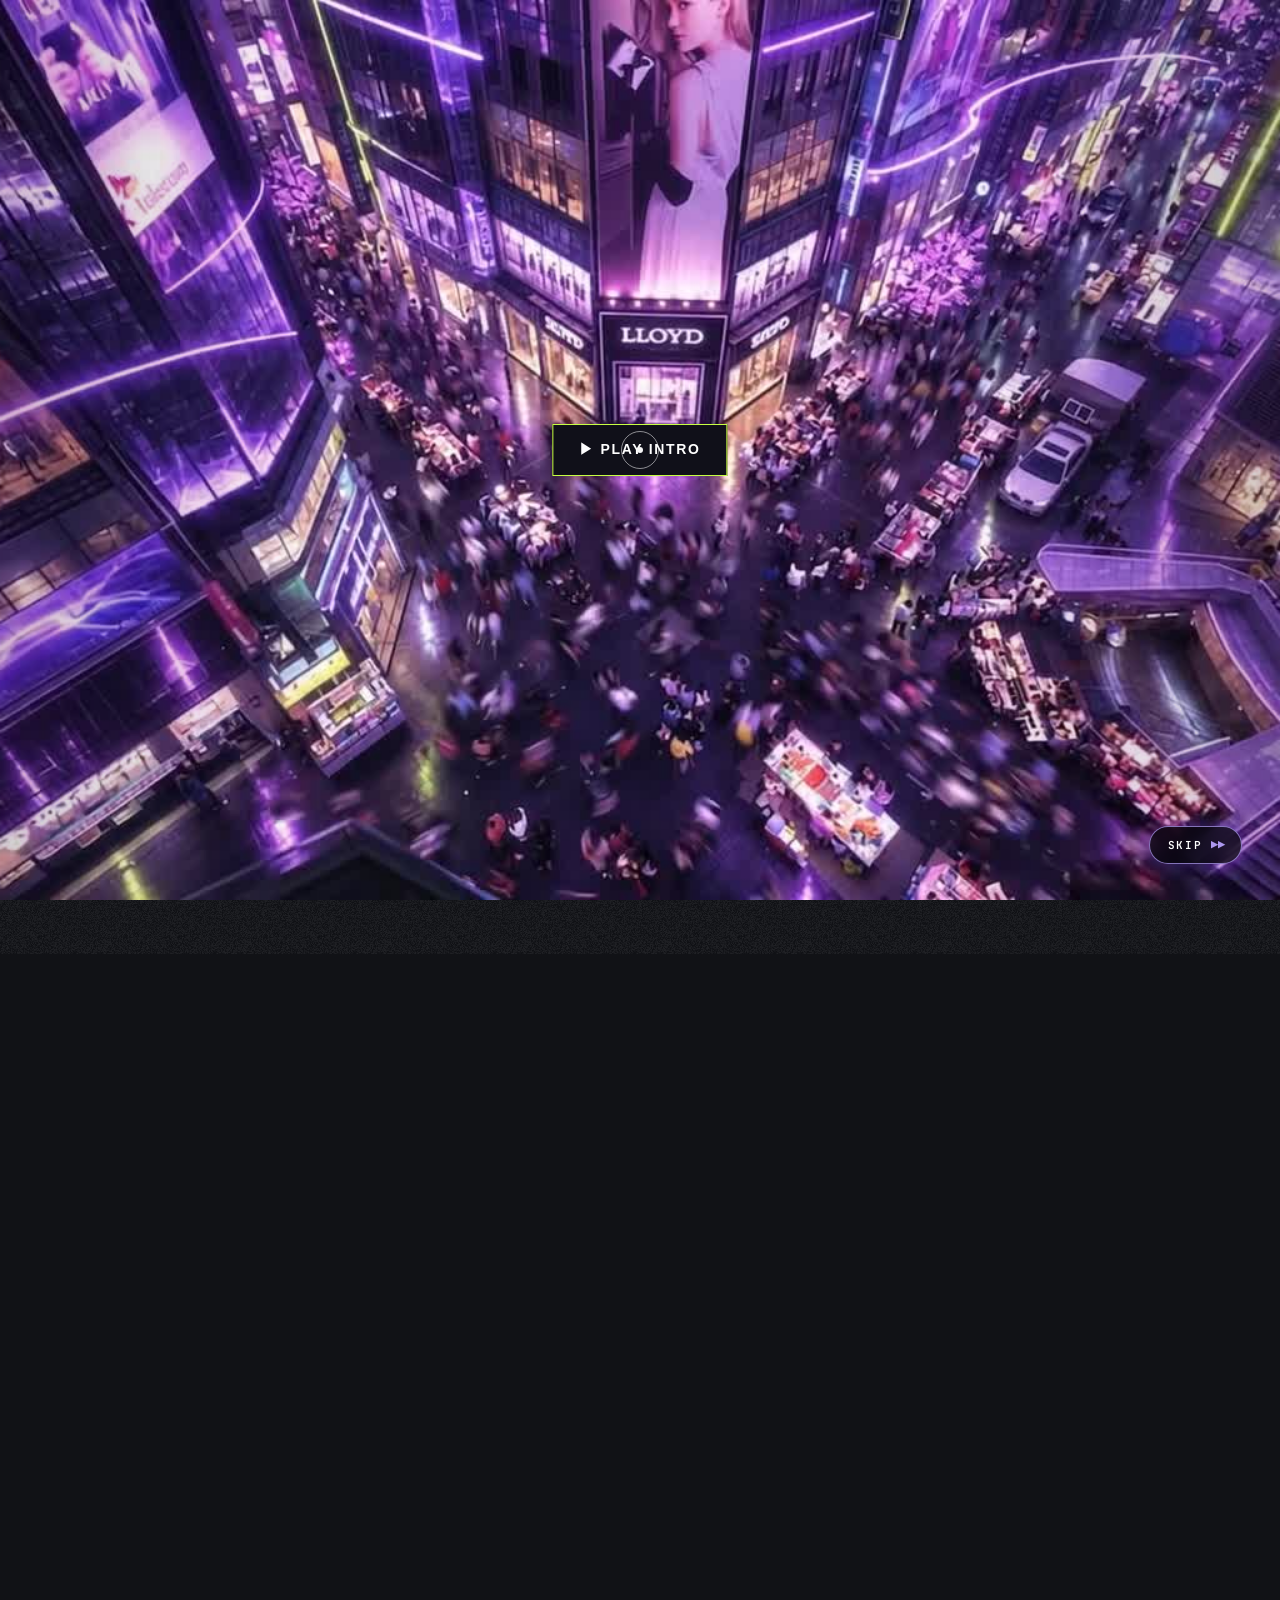
==== commit 5d2df1f2: "Update 2030 MYEONGDONG team site to FINAL V9" ====
--- a/index.html
+++ b/index.html
@@ -1,4 +1,4 @@
-<!doctype html><html><head><meta charset=utf8><meta name=viewport content="width=device-width,initial-scale=1,viewport-fit=cover"><style>:root{color-scheme:light;box-sizing:border-box;padding-top:env(safe-area-inset-top,0px);padding-bottom:env(safe-area-inset-bottom,0px)}html{scroll-padding-top:env(safe-area-inset-top,0px)}body{margin:0;padding:0;font:14px -apple-system,BlinkMacSystemFont,sans-serif;background:#fff;color:#000}img{max-width:100%}[hidden]:not([hidden=until-found i]){display:none!important}</style><style id="cinematic-fixed-style">
+<!doctype html><html lang="ko"><head><meta charset=utf8><title>2030 MYEONGDONG</title><!-- [EDIT #8] tab icon: team logo symbol --><link rel="icon" href="favicon.ico" sizes="any"><link rel="icon" type="image/png" sizes="32x32" href="assets/favicon-32.png"><link rel="icon" type="image/png" sizes="192x192" href="assets/favicon-192.png"><link rel="apple-touch-icon" href="assets/apple-touch-icon.png"><meta name="theme-color" content="#111216"><meta name=viewport content="width=device-width,initial-scale=1,viewport-fit=cover"><style>:root{color-scheme:light;box-sizing:border-box;padding-top:env(safe-area-inset-top,0px);padding-bottom:env(safe-area-inset-bottom,0px)}html{scroll-padding-top:env(safe-area-inset-top,0px)}body{margin:0;padding:0;font:14px -apple-system,BlinkMacSystemFont,sans-serif;background:#fff;color:#000}img{max-width:100%}[hidden]:not([hidden=until-found i]){display:none!important}</style><style id="cinematic-fixed-style">
 #cinematicOverlay{position:fixed;inset:0;z-index:150;background:#050409;overflow:hidden;opacity:1;visibility:visible;transition:opacity 1.6s cubic-bezier(.22,.61,.36,1),visibility 0s 1.6s;isolation:isolate}
 #cinematicOverlay.finished{opacity:0;visibility:hidden;pointer-events:none}
 #cinematicOverlay video{position:absolute;inset:0;width:100%;height:100%;object-fit:cover;background:#050409}
@@ -8,15 +8,19 @@
 #cinematicOverlay .cinemaTitle.show{opacity:1}
 #cinematicOverlay .cinemaTitle h2{font-family:var(--f-display),sans-serif;font-size:clamp(36px,8.6vw,155px);font-weight:900;letter-spacing:-.07em;line-height:1;margin:0;white-space:nowrap;color:#fff;text-shadow:0 0 14px rgba(255,255,255,.2),0 0 40px rgba(173,152,239,.09);transform:translateY(25px) scale(.96);transition:transform 1.2s cubic-bezier(.2,.7,.2,1)}
 #cinematicOverlay .cinemaTitle.show h2{transform:translateY(0) scale(1)}
-#cinematicOverlay .cinemaSkip{position:absolute;right:4vw;bottom:5vh;z-index:3;background:rgba(0,0,0,.3);border:1px solid rgba(255,255,255,.35);color:white;font:600 11px var(--f-mono),monospace;letter-spacing:.13em;padding:12px 18px;cursor:pointer}
-#cinematicOverlay .cinemaSkip:hover{border-color:var(--lime);color:var(--lime)}
+#cinematicOverlay .cinemaSkip{position:absolute;right:clamp(16px,3vw,40px);bottom:clamp(16px,4vh,44px);z-index:5;display:inline-flex;align-items:center;gap:8px;background:rgba(8,6,16,.72);border:1px solid rgba(173,152,239,.75);border-radius:999px;color:#fff;font:600 11px var(--f-mono),monospace;letter-spacing:.16em;padding:10px 16px 10px 18px;cursor:pointer;backdrop-filter:blur(8px);-webkit-backdrop-filter:blur(8px);box-shadow:0 0 18px rgba(140,90,255,.35);transition:background .25s,box-shadow .25s,border-color .25s,transform .25s}
+#cinematicOverlay .cinemaSkip i{font-style:normal;color:#ad98ef;font-size:12px;letter-spacing:0}
+#cinematicOverlay .cinemaSkip:hover{background:rgba(120,70,240,.55);border-color:#c9b6ff;box-shadow:0 0 28px rgba(150,100,255,.7);transform:translateY(-1px)}
+#cinematicOverlay .cinemaSkip:focus-visible{outline:2px solid #c7ff43;outline-offset:3px}
+#cinematicOverlay.skipping{transition:opacity .55s ease,visibility 0s .55s}
+body.cinemaLocked #cinematicOverlay,#cinematicOverlay *{cursor:none}
 body.cinemaLocked{overflow:hidden!important}
 body.cinemaLocked #app,body.cinemaLocked main{visibility:hidden!important}
 #cinematicOverlay video{transform:translateZ(0);backface-visibility:hidden}
 @media(max-width:700px){#cinematicOverlay .cinemaTitle h2{font-size:9vw}}
 @media(prefers-reduced-motion:reduce){#cinematicOverlay,#cinematicOverlay .cinemaTitle{transition-duration:.15s}}
 </style><style id="xp-integration-style">
-#play-experience{position:relative;min-height:110vh;background:#07060c;overflow:hidden;padding:clamp(85px,10vh,140px) 0 70px;color:#fff}
+#play-experience{position:relative;min-height:110vh;background:linear-gradient(180deg,var(--black,#111216) 0,#07060c 18%,#07060c 82%,var(--black,#111216) 100%);overflow:hidden;padding:clamp(85px,10vh,140px) 0 70px;color:#fff}
 #play-experience .xp-heading{position:relative;z-index:1;margin-bottom:35px}
 #play-experience .xp-heading>.mono{font-size:11px;letter-spacing:.18em;color:#c8ff54}
 #play-experience .xp-heading-line{display:flex;align-items:end;justify-content:space-between;gap:28px;margin-top:22px}
@@ -36,8 +40,58 @@
 #play-experience .xp-instruction{position:absolute;bottom:30px;left:clamp(24px,5vw,75px);color:#d0c6df;font-size:9px;letter-spacing:.12em}
 #play-experience .xp-bottom{display:flex;justify-content:space-between;gap:16px;padding-top:22px;color:#9993a9;font-size:10px;letter-spacing:.08em}
 @media(max-width:700px){#play-experience .xp-heading-line{display:block}#play-experience .xp-stage{height:68vh}#play-experience .xp-over{padding:25px}#play-experience .xp-bottom span:nth-child(2){display:none}#play-experience .xp-start{gap:20px;padding:17px}#play-experience h3{font-size:clamp(34px,8vw,60px)}}
-</style></head><body>
-<title>2030 MYEONGDONG</title>
+
+/* item 9 · centred stair gate + big play button */
+#play-experience .xp-gate{height:auto;aspect-ratio:1600/872;max-height:88vh;min-height:420px;border-radius:22px;border-color:rgba(157,92,255,.38);box-shadow:0 0 80px rgba(118,40,245,.22)}
+#play-experience .xp-gate>img{object-position:50% 58%;filter:saturate(1) brightness(.92)}
+#play-experience .xp-gate:hover>img{transform:scale(1.025);filter:saturate(1.08) brightness(1)}
+#play-experience .xp-gate .xp-scrim{background:radial-gradient(70% 60% at 50% 55%,transparent 40%,rgba(4,3,10,.55) 100%),linear-gradient(0deg,rgba(3,2,9,.82),transparent 38%)}
+#play-experience .xp-gate .xp-over{align-items:center;justify-content:flex-end;text-align:center;padding:0 24px clamp(48px,9%,96px)}
+#play-experience .xp-gate .xp-tag{position:absolute;top:clamp(18px,4%,34px);left:50%;transform:translateX(-50%);white-space:nowrap}
+#play-experience .xp-play{gap:18px;margin:0;padding:14px 34px 14px 14px;border-radius:999px;border:1px solid rgba(199,255,85,.9);background:rgba(10,7,22,.72);color:#fff;backdrop-filter:blur(10px);-webkit-backdrop-filter:blur(10px);box-shadow:0 0 0 0 rgba(199,255,85,.5),0 0 40px rgba(118,40,245,.55);animation:xpPulse 2.4s ease-out infinite;transform:translateZ(0)}
+#play-experience .xp-play-ic{display:grid;place-items:center;width:clamp(58px,5.4vw,78px);height:clamp(58px,5.4vw,78px);border-radius:50%;background:#c7ff55;color:#0b0a10;box-shadow:0 0 26px rgba(199,255,85,.6);transition:transform .35s cubic-bezier(.2,.8,.2,1),background .3s}
+#play-experience .xp-play-ic svg{margin-left:4px}
+#play-experience .xp-play-tx{display:flex;flex-direction:column;align-items:flex-start;line-height:1.05}
+#play-experience .xp-play-tx b{font-family:var(--f-display),Arial,sans-serif;font-size:clamp(26px,2.6vw,40px);font-weight:900;letter-spacing:.02em}
+#play-experience .xp-play-tx small{margin-top:6px;font-family:var(--f-mono),monospace;font-size:10px;letter-spacing:.14em;color:#d9ccff}
+#play-experience .xp-play:hover{background:rgba(118,40,245,.78);color:#fff;border-color:#c7ff55;transform:translateY(-4px) scale(1.04);box-shadow:0 0 0 6px rgba(199,255,85,.12),0 0 70px rgba(140,80,255,.85)}
+#play-experience .xp-play:hover .xp-play-ic{transform:scale(1.1) rotate(-6deg);background:#d8ff7a}
+#play-experience .xp-play:focus-visible{outline:2px solid #c7ff55;outline-offset:5px}
+#play-experience .xp-sub{margin:16px 0 0;font-size:clamp(12px,1.05vw,15px);color:#e4dcf3;text-shadow:0 2px 12px rgba(0,0,0,.6)}
+#play-experience .xp-gate .xp-instruction{left:50%;transform:translateX(-50%);bottom:16px;white-space:nowrap}
+@keyframes xpPulse{0%{box-shadow:0 0 0 0 rgba(199,255,85,.45),0 0 40px rgba(118,40,245,.55)}70%{box-shadow:0 0 0 18px rgba(199,255,85,0),0 0 40px rgba(118,40,245,.55)}100%{box-shadow:0 0 0 0 rgba(199,255,85,0),0 0 40px rgba(118,40,245,.55)}}
+@media(max-width:700px){#play-experience .xp-gate{aspect-ratio:auto;height:72vh}#play-experience .xp-gate .xp-over{padding:0 16px 56px}#play-experience .xp-gate .xp-instruction{display:none}}
+@media(prefers-reduced-motion:reduce){#play-experience .xp-play{animation:none}}
+
+/* item 11 · interactive 3D product cards */
+#products{position:relative;background:radial-gradient(70% 55% at 50% 58%,rgba(118,40,245,.18),transparent 70%),#07060c;padding:clamp(80px,11vh,140px) 0 clamp(60px,9vh,110px);overflow:hidden;color:#fff}
+#products .pc-head{text-align:center;position:relative;z-index:2}
+#products .pc-head .mono{font-size:11px;letter-spacing:.18em;color:var(--lime)}
+#products .pc-head h2{font-family:var(--f-display);font-weight:900;font-size:clamp(34px,5.2vw,86px);line-height:.95;letter-spacing:-.05em;margin:18px 0 16px}
+#products .pc-head h2 em{font-style:normal;color:#a98fff}
+#products .pc-head p{margin:0 auto;color:#c5c0d1;font-size:clamp(13px,1.1vw,16px);line-height:1.8}
+.pc-stage{position:relative;transform-style:flat;height:clamp(440px,64vh,620px);margin-top:clamp(26px,5vh,56px);perspective:1500px;perspective-origin:50% 45%;touch-action:pan-y;user-select:none;-webkit-user-select:none;cursor:default;outline:none}
+.pc-card:focus-visible{outline:2px solid var(--purple-hi);outline-offset:4px}
+.pc-card{position:absolute;left:50%;top:50%;width:clamp(240px,24vw,340px);aspect-ratio:3/4.1;margin:0;transform-origin:50% 50%;border-radius:24px;overflow:hidden;background:#0b0912;border:1px solid rgba(157,92,255,.35);box-shadow:0 40px 80px rgba(0,0,0,.6),0 0 0 rgba(118,40,245,0);will-change:transform,opacity;-webkit-user-drag:none;user-select:none;-webkit-user-select:none;transition:border-color .4s;display:flex;flex-direction:column}   /* [V8] no CSS transition on JS-driven box-shadow/transform; no preserve-3d (overflow+filter flatten it) */
+.pc-card.front{border-color:rgba(176,130,255,.8)}
+.pc-card{will-change:transform,opacity,filter}
+.pc-glow{position:absolute;inset:0;border-radius:inherit;pointer-events:none;box-shadow:inset 0 0 0 1px rgba(190,150,255,.9),inset 0 0 26px rgba(157,92,255,.38),inset 0 -40px 60px -30px rgba(157,92,255,.35);opacity:0}
+.pc-img{position:relative;flex:1;min-height:0;background:radial-gradient(110% 80% at 50% 35%,#2a1850,#0a0812 72%)}
+.pc-img img{position:absolute;inset:0;width:100%;height:100%;object-fit:cover;pointer-events:none}
+.pc-img::after{content:"";position:absolute;inset:0;background:linear-gradient(180deg,transparent 55%,rgba(11,9,18,.95));pointer-events:none}
+.pc-info{position:relative;padding:4px 20px 20px;display:flex;flex-direction:column;gap:6px}
+.pc-info .mono{font-size:10px;letter-spacing:.13em;color:var(--purple-hi)}
+.pc-info b{font-family:var(--f-display);font-weight:900;font-size:clamp(18px,1.6vw,24px);letter-spacing:-.02em;line-height:1.15}
+.pc-info small{font-family:var(--f-mono);font-size:10px;letter-spacing:.16em;color:var(--lime);opacity:0;transform:translateY(4px);transition:opacity .35s,transform .35s}
+.pc-card.front .pc-info small{opacity:1;transform:none}
+.pc-shade{position:absolute;inset:0;background:#05040a;pointer-events:none;border-radius:inherit}
+.pc-dots{display:flex;justify-content:center;gap:10px;margin-top:18px}
+.pc-dots i{width:8px;height:8px;border-radius:50%;background:rgba(245,245,246,.25);transition:background .3s,width .3s}
+.pc-dots i.on{width:26px;border-radius:999px;background:var(--lime)}
+.pc-hint{text-align:center;margin-top:14px;font-size:10px;letter-spacing:.18em;color:#9993a9}
+@media(max-width:700px){.pc-card{width:28.5vw;border-radius:16px}.pc-info{padding:2px 9px 11px;gap:4px}.pc-info b{font-size:12.5px}.pc-info .mono{font-size:7.5px;letter-spacing:.08em}.pc-info small{font-size:8px}.pc-stage{height:clamp(300px,52vh,460px)}}
+</style><style id="xp-integration-style-end"></style></head><body>
+
 <meta name="claude:viewport-fit-sides" content="cover">
 <link rel="preconnect" href="https://fonts.googleapis.com">
 <link rel="preconnect" href="https://fonts.gstatic.com" crossorigin>
@@ -76,7 +130,7 @@
 .spot{position:fixed;inset:0;z-index:90;pointer-events:none;mix-blend-mode:screen;background:radial-gradient(520px circle at var(--mx) var(--my),rgba(118,40,245,.26),rgba(118,40,245,.08) 45%,transparent 70%)}
 .grain{position:fixed;inset:-6%;will-change:transform;z-index:91;pointer-events:none;opacity:.07}
 @keyframes grain{0%{transform:translate(0,0)}20%{transform:translate(-2%,1%)}40%{transform:translate(1%,-2%)}60%{transform:translate(-1%,-1%)}80%{transform:translate(2%,2%)}100%{transform:translate(0,0)}}
-.cur{position:fixed;left:0;top:0;z-index:99;pointer-events:none;display:none}
+.cur{position:fixed;left:0;top:0;z-index:2147483000;pointer-events:none;display:none}
 .has-cursor .cur{display:block}
 .has-cursor,.has-cursor a,.has-cursor button{cursor:none}
 .cur-dot,.cur-ring{position:fixed;left:0;top:0}
@@ -102,7 +156,7 @@
 .logo{font-family:var(--f-display);font-weight:800;font-size:13px;letter-spacing:.02em;white-space:nowrap}
 .logo b{color:var(--lime);font-weight:800;margin:0 .15em}
 .logo{display:block;line-height:0}
-.logo img{display:block;height:44px;width:auto}
+.logo img{display:block;height:46px;width:auto;max-width:none;object-fit:contain;filter:drop-shadow(0 0 10px rgba(140,90,255,.25))}
 .menu{display:flex;gap:6px}
 .menu a{position:relative;padding:8px 16px;border-radius:999px;display:flex;flex-direction:column;align-items:center;line-height:1.15;transition:background .3s,color .3s}
 .menu a span{font-family:var(--f-mono);font-size:11px;letter-spacing:.16em}
@@ -112,7 +166,7 @@
 .menu a.on i{color:var(--white)}
 .clock{text-align:right;color:var(--mute);line-height:1.5;white-space:nowrap}
 .clock b{color:var(--lime);font-weight:500}
-@media(max-width:760px){.menu a i{display:none}.menu a{padding:8px 11px}.clock{display:none}.logo img{height:34px}}
+@media(max-width:760px){.menu a i{display:none}.menu a{padding:8px 11px}.clock{display:none}.logo img{height:30px}}
 
 /* ---------- side rail ---------- */
 .rail{position:fixed;right:max(18px,env(safe-area-inset-right,0px));top:50%;transform:translateY(-50%);z-index:70;display:grid;gap:14px;justify-items:end}
@@ -141,18 +195,40 @@
 .hero-veil{z-index:2;background:linear-gradient(180deg,rgba(8,7,13,.5),rgba(8,7,13,0) 30%,rgba(8,7,13,0) 55%,rgba(8,7,13,.85)),radial-gradient(120% 90% at 50% 50%,transparent 55%,rgba(8,7,13,.7));opacity:1}
 .hero-dim{z-index:2;background:var(--ink);opacity:0}
 .hero-mask{z-index:4;background:#050309;mix-blend-mode:multiply;display:grid;place-items:center;overflow:visible}
-.mask-text{font-family:var(--f-display);font-weight:900;font-size:min(23vw,58vh);line-height:1;letter-spacing:-.045em;color:#fff;white-space:nowrap;display:block;padding-right:.04em;will-change:transform}
+.mask-text{font-family:var(--f-display);font-weight:900;font-size:min(25.5vw,60vh);line-height:1;letter-spacing:-.045em;color:#fff;white-space:nowrap;display:block;padding-right:.04em;will-change:transform}
 .mc{display:inline-block;opacity:0;transform:translateY(.18em);filter:blur(14px);transition:opacity 1.1s ease,transform 1.3s cubic-bezier(.2,.8,.2,1),filter 1.1s ease}
 .ready .mc{opacity:1;transform:none;filter:none}
 .ready .mc:nth-child(2){transition-delay:.12s}.ready .mc:nth-child(3){transition-delay:.24s}.ready .mc:nth-child(4){transition-delay:.36s}
 .hero-glow{z-index:5;mix-blend-mode:screen;background:radial-gradient(700px circle at calc(var(--mx) + 0px) calc(var(--my) + 0px),rgba(157,92,255,.28),transparent 60%),radial-gradient(60% 50% at 8% 100%,rgba(118,40,245,.45),transparent 70%),radial-gradient(40% 40% at 100% 85%,rgba(197,255,53,.22),transparent 70%);pointer-events:none}
-#particles{position:absolute;inset:0;width:100%;height:100%;z-index:5;pointer-events:none}
+#particles{display:none}   /* [V8] Vortex removed */
+/* [V9] PURPLE HORIZON × INTEGRATED TYPOGRAPHY — rest state of the 2030 screen (fades into the original mask/zoom sequence on scroll).
+   The digits are rendered on #heroLetters inside the same light environment as the arc (#heroOrbit). */
+#heroLetters{position:absolute;inset:0;width:100%;height:100%;pointer-events:none}
+#heroOrbit{position:absolute;inset:0;width:100%;height:100%;z-index:5;pointer-events:none;mix-blend-mode:screen}
+.hero-type{z-index:6;pointer-events:none;display:grid;place-items:center}
+.ht-main{font-family:var(--f-display);font-weight:900;font-size:min(25.5vw,60vh);line-height:1;letter-spacing:-.045em;white-space:nowrap;display:block;padding-right:.04em;will-change:transform;
+  opacity:0;scale:.94;filter:drop-shadow(0 0 34px rgba(157,92,255,.22));transition:opacity 1.6s cubic-bezier(.2,.7,.2,1) .15s,scale 2.2s cubic-bezier(.16,.84,.24,1) .15s}
+.ht-main{display:none!important}
+.htc{display:inline-block;color:transparent;-webkit-text-fill-color:transparent;
+  background-image:radial-gradient(38% 62% at var(--hx,50%) var(--hy,26%),rgba(255,255,255,.9),rgba(255,255,255,0) 72%),
+    linear-gradient(176deg,#fdfcff 0%,#eeeafb 26%,#cbbdf1 47%,#f3efff 60%,#b9a8e8 80%,#9483d2 100%);
+  -webkit-background-clip:text;background-clip:text}
+.ht-sub,.ht-tag{position:absolute;left:50%;white-space:nowrap;text-transform:uppercase;opacity:0}
+.ht-sub{top:30%;transform:translate(-50%,-100%);font-family:var(--f-display);font-weight:300;font-size:clamp(11px,1vw,16px);letter-spacing:.44em;padding-left:.44em;color:#cfc3f5;text-shadow:0 0 22px rgba(140,80,255,.45);
+  transition:opacity 1.8s ease .55s,letter-spacing 2.8s cubic-bezier(.16,.84,.24,1) .45s,padding-left 2.8s cubic-bezier(.16,.84,.24,1) .45s}
+.ht-tag{top:72%;transform:translateX(-50%);font-family:var(--f-mono);font-size:clamp(10px,.84vw,13px);letter-spacing:.34em;padding-left:.34em;color:rgba(214,202,250,.62);transition:opacity 1.6s ease 1.35s}
+.heroIn .ht-main{opacity:1;scale:1}
+.heroIn .ht-sub{opacity:.95;letter-spacing:.62em;padding-left:.62em}
+.heroIn .ht-tag{opacity:1}
+@media(max-width:700px){.ht-sub{font-size:11px;letter-spacing:.34em;padding-left:.34em}.heroIn .ht-sub{letter-spacing:.48em;padding-left:.48em}.ht-tag{font-size:9.5px;letter-spacing:.24em;padding-left:.24em}}
+@media(prefers-reduced-motion:reduce){.ht-main,.ht-sub,.ht-tag{transition:none}}
 .arcs{position:absolute;inset:0;width:100%;height:100%;z-index:5;pointer-events:none;will-change:transform}
 .arcs path{fill:none;stroke-linecap:round;stroke-dasharray:1;stroke-dashoffset:1}
 .hero-ui{position:absolute;inset:0;z-index:6;pointer-events:none;display:flex;flex-direction:column;justify-content:space-between;padding-top:92px;padding-bottom:max(30px,env(safe-area-inset-bottom,0px))}
 .hero-top{display:flex;justify-content:space-between;gap:16px;color:var(--mute)}
 .hero-top b{color:var(--white);font-weight:500}
-.hero-bottom{display:flex;justify-content:space-between;align-items:flex-end;gap:24px}
+.hero-bottom{display:flex;justify-content:flex-end;align-items:flex-end;gap:24px;margin-top:auto}
+.sr-only{position:absolute!important;width:1px;height:1px;padding:0;margin:-1px;overflow:hidden;clip:rect(0 0 0 0);white-space:nowrap;border:0}
 .tagline h1{margin:0;font-family:var(--f-display);font-weight:500;font-size:clamp(14px,1.5vw,22px);letter-spacing:.08em}
 .tagline p{margin:8px 0 0;color:var(--mute);font-size:clamp(13px,1.1vw,16px);max-width:34ch}
 .cue{display:flex;flex-direction:column;align-items:center;gap:12px;color:var(--mute)}
@@ -204,7 +280,7 @@
 .marq-t span:hover{color:var(--purple);-webkit-text-stroke:0}
 
 /* ================= WORLD STAGE ================= */
-#world{height:900vh;background:var(--black)}
+#world{height:600vh;background:var(--black)}
 .stage{background:radial-gradient(70% 60% at 70% 45%,rgba(118,40,245,.18),transparent 70%),var(--black)}
 #fluid{position:absolute;inset:0;width:100%;height:100%;display:block;z-index:3}
 .no-gl #fluid{display:none}
@@ -213,7 +289,7 @@
 .steps{position:absolute;z-index:5;left:0;top:0;bottom:0;display:flex;align-items:center;pointer-events:none;width:100%}
 .steps-in{position:relative;width:min(540px,44vw);height:min(420px,60vh)}
 @media(max-width:899px){.steps{align-items:flex-end;padding-bottom:9vh}.steps-in{width:100%;height:260px}}
-.step{position:absolute;inset:0;display:flex;flex-direction:column;justify-content:center;gap:18px;opacity:0;transform:translateY(34px);filter:blur(10px);transition:opacity .8s,transform .9s cubic-bezier(.2,.8,.2,1),filter .8s}
+.step{position:absolute;inset:0;display:flex;flex-direction:column;justify-content:center;gap:18px;opacity:0;transform:translateY(34px);filter:blur(10px);transition:opacity .42s ease,transform .5s cubic-bezier(.2,.8,.2,1),filter .42s ease}
 @media(max-width:899px){.step{justify-content:flex-end}}
 .step.on{opacity:1;transform:none;filter:none}
 .step.past{transform:translateY(-34px)}
@@ -276,21 +352,26 @@
 .hs.hover .tag,.hs.act .tag{border-color:var(--lime);background:rgba(118,40,245,.55)}
 .hs.hover .tag .mono,.hs.act .tag .mono{color:var(--lime)}
 .hs.dim{opacity:.18}
-.zcard{position:absolute;z-index:7;right:max(20px,env(safe-area-inset-right,0px));top:50%;transform:translate(40px,-50%);width:min(400px,calc(100vw - 40px));padding:30px;border-radius:22px;background:linear-gradient(160deg,rgba(48,49,55,.78),rgba(17,18,22,.86));border:1px solid rgba(197,255,53,.4);backdrop-filter:blur(18px);-webkit-backdrop-filter:blur(18px);opacity:0;pointer-events:none;transition:opacity .6s,transform .8s cubic-bezier(.2,.8,.2,1);box-shadow:0 30px 120px rgba(118,40,245,.45)}
-.zcard.open{opacity:1;transform:translate(0,-50%);pointer-events:auto}
+.zcard{position:absolute;z-index:7;right:max(20px,env(safe-area-inset-right,0px));top:50%;transform:translate(40px,-50%) scale(.97);width:min(340px,calc(100vw - 40px));max-height:calc(100vh - 130px);overflow:auto;scrollbar-width:none;padding:14px 14px 18px;border-radius:26px;background:linear-gradient(180deg,#0d0b14 0%,#050408 100%);border:1px solid rgba(157,92,255,.38);opacity:0;pointer-events:none;transition:opacity .45s,transform .6s cubic-bezier(.2,.8,.2,1);box-shadow:0 30px 90px rgba(0,0,0,.6),0 0 60px rgba(118,40,245,.35)}
+.zcard::-webkit-scrollbar{display:none}
+.zcard.open{opacity:1;transform:translate(0,-50%) scale(1);pointer-events:auto}
 @media(min-width:900px){.zcard{right:64px}}
-.zcard .mono{color:var(--lime)}
-.zcard h3{margin:10px 0 2px;font-weight:900;font-size:clamp(28px,3vw,40px);letter-spacing:-.03em;line-height:1.15}
-.zc-en{font-family:var(--f-display);font-weight:500;font-size:11px;letter-spacing:.1em;color:var(--purple-hi);margin:0 0 16px}
-.zcard p{margin:0 0 14px;color:rgba(245,245,246,.82);font-size:15px}
-.zc-prod{padding:16px;border-radius:14px;background:rgba(8,7,13,.6);border:1px solid var(--line);margin:18px 0 22px}
-.zc-prod .mono{font-size:10px;color:var(--mute)}
-.zc-prod b{display:block;font-family:var(--f-display);font-weight:800;font-size:20px;margin:6px 0 4px;letter-spacing:-.02em}
-.zc-prod p{margin:0;font-size:13px;color:var(--mute)}
-.zc-act{display:flex;gap:10px;flex-wrap:wrap}
-.zc-act .btn{padding:13px 20px;font-size:11px}
-@media(max-width:760px){.hs .tag{padding:5px 9px}.hs .tag b{font-size:12px}.hs .tag .mono{display:none}}
-@media(max-width:899px){.zcard{top:auto;bottom:84px;transform:translate(0,30px);padding:22px}.zcard.open{transform:none}.zcard p{font-size:14px}.zc-prod{margin:12px 0 16px;padding:12px}.ex-foot .mono{display:none}}
+.zc-img{position:relative;border-radius:18px;overflow:hidden;aspect-ratio:4/3.4;background:radial-gradient(120% 90% at 50% 30%,#2a1850,#0a0812 70%);margin-bottom:18px}
+.zc-img img{width:100%;height:100%;object-fit:cover;display:block}
+.zc-img::after{content:"";position:absolute;inset:0;background:linear-gradient(180deg,transparent 60%,rgba(5,4,8,.55));pointer-events:none}
+.zc-img .zc-zone{position:absolute;left:12px;top:12px;z-index:1;padding:6px 10px;border-radius:999px;background:rgba(5,4,8,.72);border:1px solid rgba(197,255,53,.45);font-family:var(--f-mono);font-size:10px;letter-spacing:.12em;color:var(--lime)}
+.zc-body{padding:0 8px}
+.zcard .mono{color:var(--purple-hi);font-size:10px;letter-spacing:.14em}
+.zcard h3{margin:8px 0 10px;font-family:var(--f-display);font-weight:900;font-size:clamp(22px,2.1vw,28px);letter-spacing:-.02em;line-height:1.15;color:#fff}
+.zcard p{margin:0 0 18px;color:rgba(245,245,246,.74);font-size:14px;line-height:1.55}
+.zc-act{display:flex;flex-direction:column;gap:9px}
+.zc-act .zbtn{display:flex;align-items:center;justify-content:center;gap:10px;width:100%;padding:14px 18px;border-radius:14px;font-family:var(--f-kr,inherit);font-weight:700;font-size:14px;letter-spacing:.01em;color:#fff;cursor:pointer;border:0;transition:background .25s,box-shadow .25s,transform .25s}
+.zc-act .zbtn.pri{background:linear-gradient(135deg,#8b3dff,#6a1fe6);box-shadow:0 8px 26px rgba(118,40,245,.45)}
+.zc-act .zbtn.pri:hover{background:linear-gradient(135deg,#9d5cff,#7628f5);box-shadow:0 10px 34px rgba(140,80,255,.7);transform:translateY(-1px)}
+.zc-act .zbtn.sec{background:rgba(118,40,245,.16);border:1px solid rgba(157,92,255,.55);color:#e6dcff}
+.zc-act .zbtn.sec:hover{background:rgba(118,40,245,.32)}
+#explore.dragging #cityCv{cursor:grabbing}
+@media(max-width:899px){.zcard{top:auto;bottom:84px;transform:translate(0,30px);width:min(320px,calc(100vw - 32px));max-height:calc(100vh - 170px)}.zcard.open{transform:none}.zc-img{aspect-ratio:16/10}.ex-foot .mono{display:none}}
 .toast{position:fixed;left:50%;bottom:max(32px,env(safe-area-inset-bottom,0px));transform:translate(-50%,30px);z-index:120;padding:14px 22px;border-radius:999px;background:var(--gray);border:1px solid var(--lime);font-size:14px;opacity:0;pointer-events:none;transition:.5s cubic-bezier(.2,.8,.2,1);max-width:calc(100vw - 40px)}
 .toast.show{opacity:1;transform:translate(-50%,0)}
 
@@ -343,6 +424,39 @@
 .out-in p{margin:0;font-size:clamp(15px,1.5vw,20px);color:rgba(245,245,246,.8);max-width:28em}
 .foot{position:absolute;left:0;right:0;bottom:0;padding-bottom:max(24px,env(safe-area-inset-bottom,0px));display:flex;justify-content:space-between;gap:16px;flex-wrap:wrap;color:var(--mute)}
 
+/* [EDIT #6] map → game button */
+.ex-play{position:absolute;z-index:6;left:0;top:max(calc(96px + clamp(28px,4.6vw,72px)*2 + 104px),44vh);display:block;pointer-events:none;transition:opacity .5s}
+.ex-play-in{pointer-events:auto;display:inline-flex;align-items:center;gap:14px;padding:8px 22px 8px 8px;border-radius:999px;border:1px solid rgba(199,255,85,.75);background:rgba(10,7,22,.66);backdrop-filter:blur(10px);-webkit-backdrop-filter:blur(10px);box-shadow:0 0 0 0 rgba(199,255,85,.4),0 0 34px rgba(118,40,245,.45);transition:transform .35s cubic-bezier(.2,.8,.2,1),box-shadow .35s,background .35s,border-color .35s;animation:exPlayPulse 2.8s ease-out infinite}
+.ex-play-ic{display:grid;place-items:center;width:44px;height:44px;border-radius:50%;background:var(--lime);color:#0b0a10;box-shadow:0 0 20px rgba(199,255,85,.55);transition:transform .35s cubic-bezier(.2,.8,.2,1)}
+.ex-play-ic svg{margin-left:3px}
+.ex-play-tx{display:flex;flex-direction:column;line-height:1.1}
+.ex-play-tx b{font-family:var(--f-display);font-weight:900;font-size:15px;letter-spacing:.04em;color:#fff}
+.ex-play-tx small{margin-top:4px;font-family:var(--f-mono);font-size:9.5px;letter-spacing:.16em;color:#d9ccff}
+.ex-play-ar{font-family:var(--f-mono);color:var(--lime);font-size:14px;transition:transform .35s}
+.ex-play:hover .ex-play-in,.ex-play:focus-visible .ex-play-in{background:rgba(118,40,245,.72);border-color:var(--lime);transform:translateY(-3px);box-shadow:0 0 0 6px rgba(199,255,85,.1),0 0 56px rgba(140,80,255,.8)}
+.ex-play:hover .ex-play-ic{transform:scale(1.08) rotate(-6deg)}
+.ex-play:hover .ex-play-ar{transform:translateX(4px)}
+.ex-play:focus-visible{outline:none}.ex-play:focus-visible .ex-play-in{outline:2px solid var(--lime);outline-offset:4px}
+.zoomed .ex-play{opacity:0}.zoomed .ex-play .ex-play-in{pointer-events:none}
+@keyframes exPlayPulse{0%{box-shadow:0 0 0 0 rgba(199,255,85,.35),0 0 34px rgba(118,40,245,.45)}70%{box-shadow:0 0 0 14px rgba(199,255,85,0),0 0 34px rgba(118,40,245,.45)}100%{box-shadow:0 0 0 0 rgba(199,255,85,0),0 0 34px rgba(118,40,245,.45)}}
+@media(max-width:700px){.ex-play{top:auto;bottom:calc(max(26px,env(safe-area-inset-bottom,0px)) + 104px)}.ex-play-ic{width:38px;height:38px}.ex-play-tx b{font-size:13px}}
+@media(prefers-reduced-motion:reduce){.ex-play-in{animation:none}}
+
+/* [EDIT #7] ending: three navigation buttons, one system */
+.out-acts{display:flex;flex-wrap:wrap;justify-content:center;align-items:center;gap:12px}
+.out-acts .btn{min-height:50px;justify-content:center}
+.out-acts .btn.ghost{background:rgba(17,18,22,.55);border:1px solid rgba(157,92,255,.55);backdrop-filter:blur(8px);-webkit-backdrop-filter:blur(8px)}
+.out-acts .btn.ghost::before{background:var(--purple)}
+.out-acts .btn.ghost:hover{color:var(--white);border-color:var(--purple-hi)}
+.out-acts .btn.pri{background:var(--lime);color:var(--ink);box-shadow:0 0 34px rgba(197,255,53,.28)}
+.out-acts .btn.pri::before{background:var(--purple)}
+.out-acts .btn.pri:hover{color:var(--white);box-shadow:0 0 46px rgba(118,40,245,.75)}
+.out-acts .btn em{font-style:normal;font-size:10px;opacity:.6;letter-spacing:.12em}
+.out-acts .btn.pri em{opacity:.75}
+@media(max-width:700px){.out-acts{flex-direction:column;align-items:stretch;width:min(320px,calc(100vw - 48px))}.out-acts .btn.pri{order:-1}}
+.cut{position:fixed;inset:0;z-index:140;background:radial-gradient(70% 60% at 50% 50%,#2a0f63,#08070d 70%);opacity:0;pointer-events:none;transition:opacity .38s ease}
+.cut.on{opacity:1;pointer-events:auto}
+
 /* reduced motion */
 @media(prefers-reduced-motion:reduce){
   .grain,.amb,.amb-b,.cue i,.out-h,.hs button::before,.hs button::after{animation:none}
@@ -359,12 +473,12 @@
 <video id="cinemaA" poster="assets/intro_001_poster.jpg" src="assets/intro_001.mp4" preload="auto" muted playsinline></video>
 <video id="cinemaB" poster="assets/intro_002_poster.jpg" src="assets/intro_002.mp4" preload="metadata" muted playsinline></video>
 <div class="cinemaTint"></div><div class="cinemaTitle" id="cinemaTitle"><h2>MYEONGDONG</h2></div>
-<button class="cinemaSkip" id="cinemaSkip" type="button">SKIP INTRO</button>
+<button class="cinemaSkip" id="cinemaSkip" type="button" aria-label="인트로 영상 건너뛰기">SKIP <i>▶▶</i></button>
 </div>
 <div class="loader" id="loader" aria-hidden="true"><canvas id="introCv"></canvas></div>
 
 <header class="nav pad" id="nav">
-  <a class="logo" href="#intro" data-go="intro" data-cursor="FUTURE" aria-label="2030 MYEONGDONG — 프롤로그로 이동"><img src="assets/logo.png" alt="2030 MYEONGDONG"></a>
+  <a class="logo" href="#hero" data-go="hero" data-cursor="HOME" aria-label="2030 MYEONGDONG — 메인 홈으로 이동"><img src="assets/logo-2030.png" alt="2030 MYEONGDONG" width="1051" height="256"></a>
   <nav class="menu" aria-label="주요 메뉴">
     <a href="#world" data-go="world" data-cursor="WORLD"><span>WORLD</span><i>세계관</i></a>
     <a href="#explore" data-go="explore" data-cursor="EXPLORE"><span>EXPLORE</span><i>탐험</i></a>
@@ -379,6 +493,7 @@
   <a href="#world" data-go="world"><em>WORLD · 세계관</em><s></s></a>
   <a href="#explore" data-go="explore"><em>EXPLORE · 탐험</em><s></s></a>
   <a href="#about" data-go="about"><em>ABOUT · 소개</em><s></s></a>
+  <a href="#play-experience" data-go="play-experience"><em>PLAY · 게임</em><s></s></a>
 </nav>
 
 <main>
@@ -390,6 +505,13 @@
     <div class="layer hero-dim" id="heroDim"></div>
     <div class="layer hero-mask" id="heroMask" aria-hidden="true"><span class="mask-text" id="maskText"><span class="mc">2</span><span class="mc">0</span><span class="mc">3</span><span class="mc">0</span></span></div>
     <div class="layer hero-glow" id="heroGlow"></div>
+    <!-- [V9] purple horizon light (canvas) + 2030 lit by that same light (canvas) + MYEONGDONG / brand line -->
+    <div class="layer hero-type" id="heroType" aria-hidden="true">
+      <canvas id="heroLetters"></canvas>
+      <span class="ht-main" id="htMain"><span class="htc">2</span><span class="htc">0</span><span class="htc">3</span><span class="htc">0</span></span>
+      <div class="ht-sub" id="htSub">MYEONGDONG</div>
+      <div class="ht-tag" id="htTag">A CITY THAT RESPONDS.</div>
+    </div>
     <svg class="arcs" id="arcs" viewBox="0 0 1440 900" preserveAspectRatio="xMidYMid slice" aria-hidden="true">
       <path id="a1" pathLength="1" d="M-60 760 C 260 560, 620 860, 1010 610 S 1380 420, 1520 470" stroke="#9d5cff" stroke-width="2.5" style="filter:drop-shadow(0 0 8px #7628F5)"/>
       <path id="a2" pathLength="1" d="M-40 860 C 340 720, 560 560, 900 700 S 1300 800, 1500 640" stroke="#7628F5" stroke-width="1.5"/>
@@ -397,14 +519,11 @@
     </svg>
     <canvas id="particles"></canvas>
     <canvas id="metro" aria-hidden="true"></canvas>
+    <canvas id="heroOrbit" aria-hidden="true"></canvas>   <!-- [V9] above #metro so its faint rest-state layer never dims the horizon light; type layer (z6) stays on top -->
     <div class="hero-scrim" id="heroScrim"></div>
     <div class="hero-ui pad" id="heroUi">
-      <div class="hero-top mono"><span>WEB EXPERIENCE <b>V1.0</b></span><span>CINEMATIC · IMMERSIVE · INTERACTIVE</span></div>
       <div class="hero-bottom">
-        <div class="tagline">
-          <h1>A CITY THAT RESPONDS.</h1>
-          <p>빛이 도시를 드러내고, 당신의 움직임이 미래 명동을 깨웁니다.</p>
-        </div>
+        <h1 class="sr-only">2030 MYEONGDONG — A CITY THAT RESPONDS.</h1>
         <div class="cue mono"><span>SCROLL TO ENTER</span><i></i><span>스크롤하여 입장</span></div>
       </div>
     </div>
@@ -456,7 +575,7 @@
     <div class="steps pad">
       <div class="steps-in">
         <article class="step" data-i="0"><span class="mono">01 / 03 · SENSE · 감지</span><h3>도시는<br>먼저 알아챕니다.</h3><p>걸음의 속도, 머무는 시간, 시선이 향하는 곳. 보이지 않는 센서가 거리의 흐름을 조용히 읽습니다.</p></article>
-        <article class="step" data-i="1"><span class="mono">02 / 03 · UNDERSTAND · 이해</span><h3>맥락을<br>이해합니다.</h3><p>사람이 몰리는 골목과 한적한 모퉁이, 비 오는 저녁과 축제의 밤. AI가 명동의 리듬을 배우고 기억합니다.</p></article>
+        <article class="step" data-i="1"><span class="mono">02 / 03 · UNDERSTAND · 이해</span><h3>빠르게<br>이해합니다.</h3><p>사람이 몰리는 골목과 한적한 모퉁이, 비 오는 저녁과 축제의 밤. AI가 명동의 리듬을 배우고 기억합니다.</p></article>
         <article class="step" data-i="2"><span class="mono">03 / 03 · RESPOND · 반응</span><h3>그리고,<br>반응합니다.</h3><p>조명이 길을 열고, 거리가 먼저 추천하고, 간판이 인사를 건넵니다. 기술은 사라지고 경험만 남습니다.</p></article>
       </div>
     </div>
@@ -464,6 +583,19 @@
     <div class="steps-rail pad" id="stepsRail"><i></i><i></i><i></i><i></i><span class="mono" id="stepsLbl">SENSE · 감지</span></div>
     <div class="hint pad mono" id="hint">마우스로 조형을 돌려보세요 · 클릭하면 파동이 퍼집니다</div>
   </div>
+</section>
+
+<!-- ============ PRODUCTS · 3D CARD CAROUSEL ============ -->
+<section id="products" aria-label="세 공간의 제품">
+  <!-- [EDIT #4] visual showcase only: no links, no drag/rotation. The pointer's proximity moves the focus (FOCUS & BLUR + subtle depth & glow). -->
+  <div class="pc-head pad"><span class="mono">PRODUCTS · 세 공간의 제품</span><h2>THREE PLACES,<br><em>THREE PRODUCTS.</em></h2><p>카드 가까이 마우스를 가져가면 해당 제품이 선명하게 떠오릅니다.<br>세 공간의 제품을 한눈에 살펴보세요.</p></div>
+  <div class="pc-stage" id="pcStage" role="group" aria-label="세 공간의 제품 카드">
+    <article class="pc-card" tabindex="0" aria-label="03 교차로 제품 · EMERGENCY PATH SYSTEM"><div class="pc-img"><img src="assets/products/emergency-path-card.webp" alt="EMERGENCY PATH SYSTEM 제품 이미지" draggable="false" loading="lazy" decoding="async" style="object-position:50% 62%"></div><div class="pc-info"><span class="mono">03 · 교차로 · CROSSROAD</span><b>EMERGENCY PATH SYSTEM</b><small>● IN FOCUS</small></div></article>
+    <article class="pc-card" tabindex="0" aria-label="02 쇼핑몰 거리 제품 · 스마트 바구니 디스플레이"><div class="pc-img"><img src="smart-basket/images/IMG-01_hero.webp" alt="스마트 바구니 디스플레이 제품 이미지" draggable="false" loading="lazy" decoding="async"></div><div class="pc-info"><span class="mono">02 · 쇼핑몰 거리 · SHOPPING</span><b>스마트 바구니 디스플레이</b><small>● IN FOCUS</small></div></article>
+    <article class="pc-card" tabindex="0" aria-label="01 포장마차 거리 제품 · BRIDGE"><div class="pc-img"><img src="assets/products/bridge-card.webp" alt="BRIDGE 제품 이미지" draggable="false" loading="lazy" decoding="async" style="object-position:50% 56%"></div><div class="pc-info"><span class="mono">01 · 포장마차 거리 · STREET FOOD</span><b>BRIDGE</b><small>● IN FOCUS</small></div></article>
+  </div>
+  <div class="pc-dots pad" id="pcDots" aria-hidden="true"><i></i><i></i><i></i></div>
+  <div class="pc-hint mono">HOVER TO FOCUS · 카드 가까이 마우스를 가져가 보세요</div>
 </section>
 
 <!-- ============ 05 EXPLORE ============ -->
@@ -475,6 +607,8 @@
     <h2>Explore<br>Myeongdong.</h2>
     <p>도시 속 새로운 경험을 발견하세요.</p>
   </div>
+  <!-- [EDIT #6] game entry on the map: same pill language as the PLAY button (black/purple glass + lime) -->
+  <a class="ex-play pad" href="game.html" id="exPlay" data-cursor="PLAY" aria-label="2030 명동 1인칭 탐험 게임 시작 — ENTER THE CITY"><span class="ex-play-in"><span class="ex-play-ic" aria-hidden="true"><svg viewBox="0 0 24 24" width="18" height="18"><path d="M8 5.5v13l11-6.5z" fill="currentColor"/></svg></span><span class="ex-play-tx"><b>ENTER THE CITY</b><small>게임 시작 · PLAY</small></span><span class="ex-play-ar" aria-hidden="true">→</span></span></a>
   <div class="hot-wrap" id="hotWrap"></div>
   <aside class="zcard" id="zcard" aria-live="polite"></aside>
   <div class="ex-foot pad">
@@ -484,12 +618,6 @@
 </section>
 
 
-<!-- ============ 06 PLAYABLE CITY EXPERIENCE ============ -->
-<section id="play-experience" aria-label="2030 명동 1인칭 탐험 시작">
-  <div class="xp-heading pad"><span class="mono">SECTION 06 · INTERACTIVE CITY EXPERIENCE</span><div class="xp-heading-line"><h2>STEP INTO<br><em>THE CITY.</em></h2><p>지도에서 발견한 미래 명동을<br>이제 직접 걸으며 경험하세요.</p></div></div>
-  <div class="xp-stage"><img src="assets/game-preview.webp" alt="보랏빛 조명으로 빛나는 미래 명동 지하철 출구 계단" loading="lazy" decoding="async"><div class="xp-scrim"></div><div class="xp-over"><span class="mono xp-tag">SEOUL / 2030 — FIRST PERSON EXPERIENCE</span><h3>THE FUTURE<br>IS ALREADY HERE.</h3><p>명동역 출구에서 시작하는 당신의 여정</p><a class="xp-start" href="game.html" id="xpStart" aria-label="2030 명동 3D 탐험 시작"><span>START EXPLORING</span><span aria-hidden="true">↗</span></a><span class="mono xp-instruction">SCROLL TO DISCOVER · CLICK TO BEGIN</span></div></div>
-  <div class="xp-bottom pad mono"><span>01 / SUBWAY EXIT</span><span>WASD — MOVE · MOUSE — LOOK</span><span>2030 MYEONGDONG</span></div>
-</section>
 <!-- ============ ABOUT ============ -->
 <section id="about" aria-label="소개">
   <div class="amb"></div>
@@ -520,6 +648,12 @@
   </div>
 </section>
 
+<!-- ============ 06 PLAYABLE CITY EXPERIENCE ============ [EDIT #5] moved: EXPLORER → ABOUT → GAME → ENDING -->
+<section id="play-experience" aria-label="2030 명동 1인칭 탐험 시작">
+  <div class="xp-heading pad"><span class="mono">SECTION 06 · INTERACTIVE CITY EXPERIENCE</span><div class="xp-heading-line"><h2>STEP INTO<br><em>THE CITY.</em></h2><p>지도에서 발견한 미래 명동을<br>이제 직접 걸으며 경험하세요.</p></div></div>
+  <div class="xp-stage xp-gate"><img src="assets/game-preview.webp" alt="보랏빛 조명으로 빛나는 미래 명동 지하철 출구 계단 — THE FUTURE IS ALREADY HERE." loading="lazy" decoding="async"><div class="xp-scrim"></div><div class="xp-over"><span class="mono xp-tag">SEOUL / 2030 — FIRST PERSON EXPERIENCE</span><h3 class="sr-only">THE FUTURE IS ALREADY HERE.</h3><a class="xp-start xp-play" href="game.html" id="xpStart" aria-label="2030 명동 3D 탐험 게임 시작"><span class="xp-play-ic" aria-hidden="true"><svg viewBox="0 0 24 24" width="26" height="26"><path d="M8 5.5v13l11-6.5z" fill="currentColor"/></svg></span><span class="xp-play-tx"><b>PLAY</b><small>게임 시작 · START EXPLORING</small></span></a><p class="xp-sub">명동역 출구 계단에서 시작하는 당신의 여정</p><span class="mono xp-instruction">WASD — MOVE · MOUSE — LOOK · CLICK TO BEGIN</span></div></div>
+  <div class="xp-bottom pad mono"><span>01 / SUBWAY EXIT</span><span>WASD — MOVE · MOUSE — LOOK</span><span>2030 MYEONGDONG</span></div>
+</section>
 <!-- ============ OUTRO ============ -->
 <section id="outro" aria-label="마무리">
   <div class="stick">
@@ -528,13 +662,18 @@
       <span class="mono">2030 · MYEONGDONG · SEOUL</span>
       <h2 class="out-h">The city<br>comes alive.</h2>
       <p>기술이 일상이 된 도시, 사람과 공간이 서로 반응하는 새로운 명동.</p>
-      <a class="btn" href="#explore" data-go="explore" data-mag data-cursor="GO"><span>도시 탐험하기</span><span>→</span></a>
+      <div class="out-acts" role="group" aria-label="엔딩 이동 버튼">
+        <a class="btn ghost" href="#hero" id="toStart" data-mag data-cursor="START" aria-label="처음 화면으로 이동"><em>01</em><span>BACK TO START</span><span aria-hidden="true">↺</span></a>
+        <a class="btn ghost" href="#explore" id="toMap" data-mag data-cursor="MAP" aria-label="3D 지도 CITY EXPLORER로 이동"><em>02</em><span>BACK TO MAP</span><span aria-hidden="true">◎</span></a>
+        <a class="btn pri" href="game.html" id="toGame" data-mag data-cursor="PLAY" aria-label="2030 명동 탐험 게임 플레이"><em>03</em><span>PLAY THE GAME</span><span aria-hidden="true">▶</span></a>
+      </div>
     </div>
     <div class="foot pad mono"><span>2030 MYEONGDONG · WEB DESIGN GUIDE V1.0</span><span>MCU AI · A CITY THAT RESPONDS.</span><a href="#hero" data-go="hero" data-cursor="TOP">↑ 처음으로 BACK TO TOP</a></div>
   </div>
 </section>
 </main>
 <div class="toast" id="toast" role="status"></div>
+<div class="cut" id="cut" aria-hidden="true"></div>
 
 <script>window.__introFilmActive=true;</script>
 <script>
@@ -558,18 +697,18 @@
 const ZONES=[
  {id:'street',no:'01',ko:'포장마차 거리',en:'STREET FOOD ZONE',gi:[3,11],
   desc:'퍼플 조명 아래 줄지어 선 포장마차. 오래된 명동의 밤 풍경에 AI가 더해져, 줄의 길이와 메뉴를 먼저 읽고 알려줍니다.',
-  prod:{name:'BRIDGE',line:'사람과 거리를 잇는 첫 번째 연결 제품'},href:'bridge/index.html'},
+  prod:{name:'BRIDGE',line:'사람과 거리를 잇는 첫 번째 연결 제품'},href:'bridge/index.html',img:'bridge/assets/img/render-2.webp'},
  {id:'shopping',no:'02',ko:'쇼핑몰 거리',en:'SHOPPING ZONE',gi:[11,3],
   desc:'유리 파사드가 빛나는 쇼핑 거리. 걸음이 멈춘 쇼윈도 앞에서 도시가 취향을 읽고 다음 장면을 제안합니다.',
-  prod:{name:'스마트 바구니 디스플레이',line:'바구니 입구에 걸어 쓰는 탈부착 안내 디스플레이'},href:'smart-basket/index.html'},
+  prod:{name:'스마트 바구니 디스플레이',line:'바구니 입구에 걸어 쓰는 탈부착 안내 디스플레이'},href:'smart-basket/index.html',img:'smart-basket/images/IMG-01_hero.webp'},
  {id:'crossroad',no:'03',ko:'교차로',en:'CROSSROAD ZONE',gi:[11,11],
   desc:'세 갈래 길이 만나는 명동의 중심. 모든 동선이 교차하는 자리에서 도시의 빛이 방향을 안내합니다.',
-  prod:{name:'EMERGENCY PATH SYSTEM',line:'긴급 상황에서 통행로를 확보하는 AI 기반 가변형 안전 장치'},href:'product-crossroad.html'}
+  prod:{name:'EMERGENCY PATH SYSTEM',line:'긴급 상황에서 통행로를 확보하는 AI 기반 가변형 안전 장치'},href:'product-crossroad.html',img:'assets/products/crossroad.webp'}
 ];
 
 /* ============ layout cache ============ */
 const L={};
-const secs=['hero','intro','world','explore','about','outro'];
+const secs=['hero','intro','world','explore','about','play-experience','outro'];   // [EDIT #5] game section registered (order = DOM order)
 function measure(){
   VW=innerWidth;VH=innerHeight;
   secs.forEach(id=>{const e=$('#'+id);const r=e.getBoundingClientRect();L[id]={el:e,top:r.top+scrollY,h:r.height}});
@@ -612,7 +751,7 @@
   let y=l.top;
   if(id==='world')y=l.top+l.h*0.0;
   if(id==='intro')y=l.top+(l.h-VH)*0.08; // THE FUTURE IS ALREADY HERE 장면
-  if(id==='about'||id==='explore')y=l.top;
+  if(id==='about'||id==='explore'||id==='play-experience')y=l.top;
   scrollTo({top:y,behavior:RM?'auto':'smooth'})}));
 setInterval(()=>{const c=$('#clock');if(c)c.textContent=new Date().toLocaleTimeString('en-GB',{timeZone:'Asia/Seoul',hour12:false})},1000);
 $('#clock').textContent=new Date().toLocaleTimeString('en-GB',{timeZone:'Asia/Seoul',hour12:false});
@@ -638,7 +777,7 @@
     asc:(m.fontBoundingBoxAscent||FS*.95)/FS,desc:(m.fontBoundingBoxDescent||FS*.25)/FS};
 }
 function measureHero(){
-  const prev=H.txt.style.transform;H.txt.style.transform='none';
+  const prev=H.txt.style.transform;H.txt.style.transform='none';const prevTr=H.txt.style.translate;H.txt.style.translate='0px 0px';
   const chars=$$('.mc',H.txt),last=chars[3];
   // zero-height inline-block marker sits exactly on the text baseline
   let bl=H.txt.querySelector('.bl');if(!bl){bl=document.createElement('i');bl.className='bl';bl.setAttribute('aria-hidden','true');bl.style.cssText='display:inline-block;width:0;height:0;vertical-align:baseline';H.txt.appendChild(bl)}
@@ -651,7 +790,8 @@
   H.v0x=H.p0x-H.scx;H.v0y=H.p0y-H.scy;                                     // lateral offset camera → zero
   H.txt.style.transformOrigin=`${inkX-r.left}px ${inkY-r.top}px`;
   if(g){g.rinMin=Math.min(...g.rin)}
-  H.txt.style.transform=prev;
+  placeHeroType(fs,br.top-sr.top,sr);
+  H.txt.style.transform=prev;H.txt.style.translate=prevTr;
 }
 /* ---- HERO TIMELINE (t = 0..1 over #hero) ----
    A  .000-.200  a real camera dollies toward the centre of the last "0" (ease-in, accelerating);
@@ -662,12 +802,12 @@
    E  .775-1.00  camera pushes through the open centre door into the light → prologue                         */
 const TL={camEnd:.2,glowOut:[.195,.25],
   t1:[.215,.245,.33,.355],trainU:[.215,.445],t3:[.445,.475,.515,.54],down:[.50,.57],wall:[.52,.60],sign:[.55,.62],
-  doors:[.62,.66],plate:[.6,.645],people:[.665,.79],peopleOut:[.80,.86],push:[.775,.94],bloom:[.87,.945],ink:[.945,.98]};
+  doors:[.62,.66],plate:[.622,.662],people:[.665,.79],peopleOut:[.80,.86],push:[.775,.94],bloom:[.87,.945],ink:[.945,.98]};
 const CAM={zEnd:4,tubeEnd:3.92,lightZ:4.3,cityZ:2.5};
 /* camera along the dolly: Zc = distance travelled (plane of "2030" sits at Z=1) */
 function camAt(t){
   const u=clamp(t/TL.camEnd);
-  const Zc=CAM.zEnd*Math.pow(u,2.6);                 // starts still, then keeps accelerating
+  const Zc=CAM.zEnd*Math.pow(u,3.0);                 // starts still, then accelerates hard (strong pull into the tube)
   const a=u<=0?0:sm(0,.5,u);                          // lateral alignment onto the zero's centre (done before we get close)
   return{u,Zc,a};
 }
@@ -682,7 +822,7 @@
   H.zv=lerp(H.zv||0,Math.abs(cm.Zc-(H.zPrev??cm.Zc))*60,.25);H.zPrev=cm.Zc;
   if(onPlane){
     const k=(1-cm.a)/D-1, sc=1/D;
-    H.txt.style.transform=`translate(${H.v0x*k}px,${H.v0y*k}px) scale(${sc})`;
+    H.txt.style.transform=`translate(${H.v0x*k}px,${H.v0y*k}px) scale(${sc})`;H.tf={x:H.v0x*k,y:H.v0y*k,s:sc};   // [V9] mirrored by the canvas digits
     H.mask.style.opacity=1;H.mask.style.visibility='visible';
   }else{H.mask.style.visibility='hidden'}
   // the city seen through the letters sits further back → parallax, slower growth
@@ -692,7 +832,18 @@
   H.city.style.visibility=onPlane?'visible':'hidden';
   H.dim.style.opacity=onPlane?(.5*(1-sm(0,.05,t))).toFixed(3):'1';
   H.ui.style.opacity=1-sm(.01,.04,t);
-  H.glow.style.opacity=1-sm(.25,.6,cm.u);
+  H.glow.style.opacity=(sm(.004,.05,t)*(1-sm(.25,.6,cm.u))).toFixed(3);   // [V8] clean black rest state; glow returns with the scroll
+  // [V9] lit 2030 (rest) → original city-through-letters mask (scroll): crossfade over the first 3.5 % of the hero
+  {const rest=1-sm(.002,.035,t),pk=1-sm(0,.03,t),e=RM?1:.075;
+   HT.px+=((M.moved?M.nx:0)-HT.px)*e;HT.py+=((M.moved?M.ny:0)-HT.py)*e;
+   H.city.style.opacity=sm(0,.025,t).toFixed(3);
+   H.txt.style.opacity=sm(0,.018,t).toFixed(3);                                                    // mask glyphs join only with the scroll (no grey ghost at rest)
+   HT.tr={x:HT.px*5*pk,y:HT.py*3.5*pk};                                                            // 2030 parallax ≈ ±5 px
+   H.txt.style.translate=`${HT.tr.x.toFixed(2)}px ${HT.tr.y.toFixed(2)}px`;
+   if(HT.layer){HT.layer.style.opacity=rest.toFixed(3);HT.layer.style.visibility=rest>0?'visible':'hidden';
+    if(rest>0){HT.sub.style.translate=`${(HT.px*2*pk).toFixed(2)}px ${(HT.py*1.4*pk).toFixed(2)}px`;   // MYEONGDONG: weaker
+     HT.tag.style.translate=`${(HT.px*1.5*pk).toFixed(2)}px ${(HT.py*1*pk).toFixed(2)}px`}}
+   if(HO.draw)HO.draw(t);}
   P.cv.style.opacity=1-sm(.3,.6,cm.u);
   const a1=sm(TL.t1[0],TL.t1[1],t)*(1-sm(TL.t1[2],TL.t1[3],t));
   H.t2.style.opacity=a1;H.t2.style.transform=`translateY(${(1-sm(TL.t1[0],TL.t1[1]+.01,t))*40}px)`;
@@ -716,11 +867,28 @@
   const size=()=>{MT.dpr=Math.min(devicePixelRatio||1,1.75);MT.w=H.stick.clientWidth;MT.h=H.stick.clientHeight;MT.cv.width=Math.round(MT.w*MT.dpr);MT.cv.height=Math.round(MT.h*MT.dpr)};
   size();addEventListener('resize',size);
   let sd=424;const r=()=>{sd=(sd*16807)%2147483647;return(sd-1)/2147483646};
-  // tube behind the zero: same cross-section as its hole, rings + wall light trails
-  const RC=[C_PH,C_P,C_PH,C_W,C_P,C_PH,C_L,C_P,C_PH,C_W,C_P,C_PH];
-  for(let z=1.035,i=0;z<CAM.tubeEnd;i++){const col=RC[i%RC.length];MT.tube.push({z,c:col,r:1-(i<6?0:.015*Math.sin(i*1.7)),w:col===C_W?1:(col===C_L?1.3:1.7),a:col===C_W?.7:.9});z+=i<5?.045:.1}
-  const SC=[C_W,C_PH,C_PH,C_L,C_P,C_PH];
-  for(let j=0;j<150;j++)MT.streaks.push({z:1.06+r()*(CAM.tubeEnd-1.06),i:(r()*480)|0,r:.9+r()*.08,c:SC[j%SC.length],a:.5+r()*.5});
+  /* [EDIT #1] neon light corridor behind the zero (replaces the repeated ring tube).
+     Same cross-section as the zero's hole; everything is a true 3D point projected with the letter camera:
+     · warp streaks  — long blue/purple light lines streaming past the lens (speed follows the scroll camera)
+     · circuit traces — right-angled light paths on the corridor walls (floor-weighted) with travelling data pulses
+     · rails          — faint perspective lines that give the corridor its structure
+     · core           — blue-white light at the far end pulling the eye to the centre                          */
+  MT.span=CAM.tubeEnd-1.035;
+  const TAU=6.28318;
+  MT.PAL=['82,116,255','96,170,255','157,92,255','118,40,245','214,196,255','188,120,255'];   // blue · cyan-blue · purple · violet · lavender · orchid
+  const pick=()=>{const v=r();return v<.22?0:v<.36?1:v<.6?2:v<.76?3:v<.9?5:4};
+  MT.warp=[];
+  for(let j=0;j<380;j++){const wall=r()<.78;
+    MT.warp.push({z:1.04+r()*MT.span,an:r()*TAU,rr:wall?.8+r()*.55:.2+r()*.55,len:.35+r()*1.1,c:pick(),hi:r()<.3?1:0})}
+  MT.traces=[];
+  for(let j=0;j<78;j++){
+    const floor=r()<.58;let an=floor?(TAU*.125+r()*TAU*.25):r()*TAU;   // y points down → π/2 is the floor of the corridor
+    let z=1.06+r()*MT.span;const pts=[[z,an]],nodes=[];
+    const nSeg=3+((r()*3)|0);
+    for(let k=0;k<nSeg;k++){z+=.12+r()*.42;pts.push([z,an]);if(k<nSeg-1){an+=(r()<.5?-1:1)*(.05+r()*.13);pts.push([z,an]);nodes.push(pts.length-1)}}
+    MT.traces.push({pts,nodes,len:z-pts[0][0],c:[0,2,1,3,2][j%5],rr:floor?.995:.985,ph:r(),sp:.35+r()*.5})}
+  MT.rails=[];for(let j=0;j<22;j++)MT.rails.push({an:j/22*TAU+r()*.08,c:j%3===0?0:2});
+  MT.drift=0;MT.fb=document.createElement('canvas');MT.fbx=MT.fb.getContext('2d');MT.fbOk=false;
   for(let k=0;k<CAR.N;k++)CAR.F.forEach(f=>MT.doors.push(carL(k)+f*CAR.L));
   MT.doors.sort((a,b)=>a-b);
   buildPeople(r);
@@ -739,46 +907,88 @@
 function drawTunnel(c,t,time){
   const g=H.g,cm=H.cam;if(!g||!cm)return;
   const W=MT.w,Hh=MT.h,K=g.rin.length,fs=H.fs;
-  const appear=sm(.06,.3,cm.u);                       // tube lights up as we start moving
+  const appear=sm(.04,.26,cm.u);                       // tube lights up as we start moving
   const out=1-sm(TL.glowOut[0],TL.glowOut[1],t);       // dissolves into the next scene (no hard cut)
-  const A=appear*out;if(A<.003)return;
+  const A=appear*out;if(A<.003){MT.fbOk=false;return}
+  const now=performance.now(),dt=Math.min(.05,(now-(MT._lt||now))/1000);MT._lt=now;
+  // speed 0..1: real camera speed + a base pull that grows as we go deeper
+  const spd=clamp((H.zv||0)*.85+sm(.25,1,cm.u)*.45);
+  MT.drift=(MT.drift+dt*(.12+spd*1.5)*appear)%MT.span;      // layers keep streaming toward the lens
   const proj=(depth)=>{const s=1/depth;return[H.scx+H.v0x*(1-cm.a)*s,H.scy+H.v0y*(1-cm.a)*s,s*fs]};
+  const [vx,vy]=proj(6);                                // vanishing point
+  const dW=MT.cv.width,dH=MT.cv.height,dpr=MT.dpr;
+  // zoom-blur feedback: the previous frame, scaled up around the vanishing point → motion streaks toward the viewer
+  if(MT.fbOk&&spd>.04&&!RM){
+    if(MT.fb.width!==dW||MT.fb.height!==dH){MT.fbOk=false}
+    else{const z=1+.018+.06*spd;c.save();c.setTransform(1,0,0,1,0,0);c.globalAlpha=Math.min(.5,.18+.4*spd)*out;c.globalCompositeOperation='lighter';
+      c.translate(vx*dpr,vy*dpr);c.scale(z,z);c.translate(-vx*dpr,-vy*dpr);c.drawImage(MT.fb,0,0);c.restore()}
+  }
   c.save();c.globalCompositeOperation='lighter';
-  // neon rim on the hole edge of the letter itself (ties the letter to the tube)
+  // [EDIT #1] volume: deep violet haze with a cooler blue core (no flat rings)
+  {const R0=Math.hypot(W,Hh)*.6,cg=c.createRadialGradient(vx,vy,0,vx,vy,R0);
+   cg.addColorStop(0,`rgba(90,110,255,${.16*A})`);cg.addColorStop(.25,`rgba(${C_P},${.09*A})`);cg.addColorStop(1,'rgba(0,0,0,0)');c.fillStyle=cg;c.fillRect(0,0,W,Hh)}
+  // neon rim on the hole edge of the letter itself (ties the letter to the corridor) — purple outer, blue-white inner
   if(H.onPlane){const D=1-cm.Zc,[cx,cy,S]=proj(D),ra=sm(.15,.5,cm.u)*out;
     if(ra>.01){c.beginPath();for(let k=0;k<=K;k+=3){const i=k%K,an=i/K*6.28318,r=g.rin[i]*S;k?c.lineTo(cx+Math.cos(an)*r,cy+Math.sin(an)*r):c.moveTo(cx+Math.cos(an)*r,cy+Math.sin(an)*r)}c.closePath();
-      c.strokeStyle=`rgba(${C_PH},${.25*ra})`;c.lineWidth=10;c.stroke();c.strokeStyle=`rgba(${C_W},${.9*ra})`;c.lineWidth=1.6;c.stroke()}}
-  // rings along the tube
-  for(const R of MT.tube){
-    const d=R.z-cm.Zc;if(d<.012)continue;
-    const fog=1-sm(1.1,2.9,d), near=sm(.012,.06,d);
-    const al=A*fog*near*R.a;if(al<.004)continue;
-    const [cx,cy,S]=proj(d);
-    if(g.rinMin*S*.94>Math.hypot(W,Hh))continue;
-    c.beginPath();
-    for(let k=0;k<=K;k+=3){const i=k%K,an=i/K*6.28318,r=g.rin[i]*S*R.r;const x=cx+Math.cos(an)*r,y=cy+Math.sin(an)*r;k?c.lineTo(x,y):c.moveTo(x,y)}
-    c.closePath();
-    const lw=Math.min(6,R.w*(.6+.5/d));
-    c.strokeStyle=`rgba(${R.c},${.18*al})`;c.lineWidth=lw*4;c.stroke();
-    c.strokeStyle=`rgba(${R.c},${.95*al})`;c.lineWidth=lw;c.stroke();
+      c.strokeStyle=`rgba(${C_PH},${.22*ra})`;c.lineWidth=10;c.stroke();c.strokeStyle=`rgba(150,180,255,${.75*ra})`;c.lineWidth=1.4;c.stroke()}}
+  const diagL=Math.hypot(W,Hh),PAL=MT.PAL,TAU=6.28318;
+  if(H.onPlane){const D=1-cm.Zc,[hx,hy,HS]=proj(D);c.save();c.beginPath();for(let k=0;k<=K;k+=3){const i=k%K,an=i/K*TAU,r=g.rin[i]*HS*1.004;k?c.lineTo(hx+Math.cos(an)*r,hy+Math.sin(an)*r):c.moveTo(hx+Math.cos(an)*r,hy+Math.sin(an)*r)}c.closePath();c.clip();MT._clip=true}else MT._clip=false;
+  const wallPt=(d,an,rr)=>{const [cx,cy,S]=proj(d),i=((an%TAU+TAU)%TAU)/TAU*K|0,R=g.rin[i%K]*rr*S;return[cx+Math.cos(an)*R,cy+Math.sin(an)*R]};
+  const zBin=d=>d<.55?0:d<1.3?1:2;                       // near · mid · far (fog + width per bin → batched strokes)
+  const BIN_A=[.9,.5,.17],BIN_W=[2.1,1.25,.7];
+  // rails: faint perspective structure along the walls
+  {const d0=Math.max(.035,1.04-cm.Zc),d1=2.8;c.lineWidth=1;
+    [0,2].forEach(ci=>{c.beginPath();for(const R of MT.rails){if(R.c!==ci)continue;const p=wallPt(d0,R.an,.999),q=wallPt(d1,R.an,.999);c.moveTo(p[0],p[1]);c.lineTo(q[0],q[1])}
+      const gr=c.createRadialGradient(vx,vy,0,vx,vy,diagL*.7);gr.addColorStop(0,`rgba(${PAL[ci]},0)`);gr.addColorStop(.25,`rgba(${PAL[ci]},${.22*A})`);gr.addColorStop(1,`rgba(${PAL[ci]},${.07*A})`);c.strokeStyle=gr;c.stroke()})}
+  // circuit traces on the walls (right-angled light paths) + data pulses running toward the viewer
+  {const segs={},nodes=[],pulses=[];const add=(k,x0,y0,x1,y1)=>{(segs[k]||(segs[k]=[])).push(x0,y0,x1,y1)};
+    for(const T of MT.traces){
+      let off=T.pts[0][0]-MT.drift*.9;while(off<1.04)off+=MT.span;const sh=off-T.pts[0][0];
+      for(let k=1;k<T.pts.length;k++){const za=T.pts[k-1][0]+sh,zb=T.pts[k][0]+sh;
+        let da=za-cm.Zc,db=zb-cm.Zc;if(db<.03)continue;if(da<.03)da=.03;
+        const mouth=sm(1.04,1.14,za);if(da>3.1||mouth<.02)continue;
+        const p=wallPt(da,T.pts[k-1][1],T.rr),q=wallPt(db,T.pts[k][1],T.rr);
+        add(T.c*3+zBin((da+db)/2),p[0],p[1],q[0],q[1])}
+      for(const ni of T.nodes){const d=T.pts[ni][0]+sh-cm.Zc;if(d>.05&&d<2.4)nodes.push([...wallPt(d,T.pts[ni][1],T.rr),d,T.c])}
+      // pulse: position along the trace (0 = far end → 1 = nearest point)
+      const u=(T.ph+time*T.sp)%1,zp=T.pts[T.pts.length-1][0]+sh-u*T.len,dp=zp-cm.Zc;
+      if(dp>.06&&dp<2.6){let an=T.pts[0][1];for(let k=1;k<T.pts.length;k++){if(T.pts[k][0]+sh<=zp)an=T.pts[k][1]}pulses.push([...wallPt(dp,an,T.rr),dp])}
+    }
+    c.lineCap='butt';
+    for(const k in segs){const ci=(k/3)|0,bi=k%3,L=segs[k],al=A*BIN_A[bi];if(al<.01)continue;
+      c.beginPath();for(let i=0;i<L.length;i+=4){c.moveTo(L[i],L[i+1]);c.lineTo(L[i+2],L[i+3])}
+      c.strokeStyle=`rgba(${PAL[ci]},${.14*al})`;c.lineWidth=BIN_W[bi]*4.2;c.stroke();
+      c.strokeStyle=`rgba(${PAL[ci]},${.85*al})`;c.lineWidth=BIN_W[bi]*.9;c.stroke()}
+    for(const [x,y,d,ci] of nodes){const al=A*(1-sm(.9,2.4,d)),r=Math.min(4,.9+.7/d);c.fillStyle=`rgba(${PAL[ci]},${.9*al})`;c.fillRect(x-r/2,y-r/2,r,r)}
+    for(const [x,y,d] of pulses){const al=A*(1-sm(1,2.6,d)),r=Math.min(26,3+5/d);const pg=c.createRadialGradient(x,y,0,x,y,r);pg.addColorStop(0,`rgba(235,240,255,${.95*al})`);pg.addColorStop(.3,`rgba(140,170,255,${.45*al})`);pg.addColorStop(1,'rgba(120,80,255,0)');c.fillStyle=pg;c.fillRect(x-r,y-r,r*2,r*2)}
   }
-  // light trails on the wall — length follows the camera's actual speed, pointing along the motion
-  const trail=clamp((H.zv||0)*.55,.015,.75);
-  for(const P2 of MT.streaks){
-    const d=P2.z-cm.Zc;if(d<.03)continue;
-    const fog=1-sm(1,2.6,d);const al=A*fog*sm(.03,.12,d)*P2.a;if(al<.004)continue;
-    const i=P2.i,an=i/K*6.28318,rr0=g.rin[i]*P2.r;
-    const [x1,y1,S1]=proj(d),[x2,y2,S2]=proj(d+trail);
-    const ax=x1+Math.cos(an)*rr0*S1,ay=y1+Math.sin(an)*rr0*S1,bx=x2+Math.cos(an)*rr0*S2,by=y2+Math.sin(an)*rr0*S2;
-    const gr=c.createLinearGradient(ax,ay,bx,by);gr.addColorStop(0,`rgba(${P2.c},${al})`);gr.addColorStop(1,`rgba(${P2.c},0)`);
-    c.strokeStyle=gr;c.lineWidth=Math.min(3,.8+.6/d);c.beginPath();c.moveTo(ax,ay);c.lineTo(bx,by);c.stroke();
+  // warp streaks — long light lines streaming past the lens; length & brightness follow the camera speed
+  {const trail=.18+spd*1.25+(H.zv||0)*.8,buckets={};
+    for(const S0 of MT.warp){
+      let z=S0.z-MT.drift*1.6;while(z<1.04)z+=MT.span;
+      const d=z-cm.Zc;if(d<.025)continue;const d2=d+S0.len*trail;
+      const mouth=sm(1.04,1.2,z);if(mouth<.05||d>2.7)continue;
+      const p=wallPt(d,S0.an,S0.rr),q=wallPt(d2,S0.an,S0.rr);
+      const k=(S0.c*3+zBin(d))*2+S0.hi;(buckets[k]||(buckets[k]=[])).push(p[0],p[1],q[0],q[1])}
+    c.lineCap='round';
+    for(const k in buckets){const hi=k%2,b=(k>>1),ci=(b/3)|0,bi=b%3,L=buckets[k];const al=A*BIN_A[bi]*(hi?.9:.45)*(.45+.45*spd+.15*appear);
+      c.beginPath();for(let i=0;i<L.length;i+=4){c.moveTo(L[i],L[i+1]);c.lineTo(L[i+2],L[i+3])}
+      c.strokeStyle=`rgba(${PAL[ci]},${Math.min(.5,.16*al)})`;c.lineWidth=BIN_W[bi]*(3.2+spd*2);c.stroke();
+      c.strokeStyle=`rgba(${PAL[ci]},${Math.min(1,.8*al)})`;c.lineWidth=BIN_W[bi]*(hi?1.05:.7)*(1+spd*.4);c.stroke();
+      if(hi&&bi===0){c.strokeStyle=`rgba(236,240,255,${Math.min(1,.35*al)})`;c.lineWidth=.7;c.stroke()}}
   }
-  // the light at the far end of the tube
-  {const d=Math.max(.06,CAM.lightZ-cm.Zc),[cx,cy,S]=proj(d);const gl=A*(.25+.75*sm(.5,1,cm.u));
-    const gr=Math.min(Math.hypot(W,Hh),g.rinMin*S*2.2);const cg=c.createRadialGradient(cx,cy,0,cx,cy,gr);
-    cg.addColorStop(0,`rgba(${C_W},${.85*gl})`);cg.addColorStop(.2,`rgba(${C_L},${.28*gl})`);cg.addColorStop(.55,`rgba(${C_PH},${.28*gl})`);cg.addColorStop(1,`rgba(${C_P},0)`);
-    c.fillStyle=cg;c.fillRect(cx-gr,cy-gr,gr*2,gr*2)}
+  if(MT._clip)c.restore();
+  // the light at the far end — blue-white core, violet halo and a thin horizontal flare
+  {const d=Math.max(.06,CAM.lightZ-cm.Zc),[cx,cy,S]=proj(d);const gl=A*(.4+.6*sm(.35,1,cm.u));
+    const gr=Math.min(diagL*.8,g.rinMin*S*2.2);const cg=c.createRadialGradient(cx,cy,0,cx,cy,gr);
+    cg.addColorStop(0,`rgba(250,250,255,${.9*gl})`);cg.addColorStop(.08,`rgba(170,200,255,${.5*gl})`);cg.addColorStop(.38,`rgba(110,110,255,${.28*gl})`);cg.addColorStop(.7,`rgba(${C_P},${.12*gl})`);cg.addColorStop(1,`rgba(${C_P},0)`);
+    c.fillStyle=cg;c.fillRect(cx-gr,cy-gr,gr*2,gr*2);
+    const fw=Math.min(W*.7,gr*2.6),fh=Math.max(1.2,gr*.025),fg=c.createLinearGradient(cx-fw,0,cx+fw,0);
+    fg.addColorStop(0,'rgba(120,140,255,0)');fg.addColorStop(.5,`rgba(220,230,255,${.55*gl})`);fg.addColorStop(1,'rgba(120,140,255,0)');c.fillStyle=fg;c.fillRect(cx-fw,cy-fh/2,fw*2,fh)}
   c.restore();
+  // keep this frame for the next frame's zoom-blur
+  if(MT.fb.width!==dW||MT.fb.height!==dH){MT.fb.width=dW;MT.fb.height=dH}
+  MT.fbx.setTransform(1,0,0,1,0,0);MT.fbx.clearRect(0,0,dW,dH);MT.fbx.drawImage(MT.cv,0,0);MT.fbOk=true;
 }
 function rr(c,x,y,w,h,r){r=Math.max(0,Math.min(r,Math.abs(w)/2,Math.abs(h)/2));c.beginPath();c.moveTo(x+r,y);c.arcTo(x+w,y,x+w,y+h,r);c.arcTo(x+w,y+h,x,y+h,r);c.arcTo(x,y+h,x,y,r);c.arcTo(x,y,x+w,y,r);c.closePath()}
 function glow(c,col,b){c.shadowColor=col;c.shadowBlur=b}
@@ -788,22 +998,34 @@
 function neon(c,x0,x1,y,rgb,w,a=1){c.save();c.globalCompositeOperation='lighter';c.lineCap='butt';
   c.strokeStyle=`rgba(${rgb},${.18*a})`;c.lineWidth=w*5;c.beginPath();c.moveTo(x0,y);c.lineTo(x1,y);c.stroke();
   c.strokeStyle=`rgba(${rgb},${a})`;c.lineWidth=w;c.beginPath();c.moveTo(x0,y);c.lineTo(x1,y);c.stroke();c.restore()}
+/* [EDIT #2] reference plate ↔ drawn scene: platform.jpg measured — centre door x=850, neon header line y=441,
+   335.9 plate px per world unit (door pitch 516 px = 1.536 units, door height 353 px = 1.06 units) */
+const PLATE_GEO={cx:850,neonY:441,ppu:335.9,signX:855,signY:234,signH:101};
+function plateFit(W,Hh){
+  const k0=Math.max(W/1713,Hh/918),ox=W/2-1713/2*k0,oy=Hh/2-918/2*k0,S=PLATE_GEO.ppu*k0;
+  return{k0,ox,oy,S,hx:ox+PLATE_GEO.cx*k0,Ay:oy+PLATE_GEO.neonY*k0+.48*S,          // Y0(-.98) = neon line
+    pushX:XC+(861-PLATE_GEO.cx)/PLATE_GEO.ppu,pushY:-.98+(640-PLATE_GEO.neonY)/PLATE_GEO.ppu};
+}
 /* camera for the subway sequence (pure function of t → identical result when scrolling back) */
 function trainCam(t){
   const W=MT.w,Hh=MT.h;
   const u=clamp((t-TL.trainU[0])/(TL.trainU[1]-TL.trainU[0]));
-  const S0=3.2,S1=Math.min(Hh*.34,W*.42);
+  /* [EDIT #2] the end of the camera move lands exactly on the reference plate's cover-fit geometry
+     (same scale, same door centre, same header/neon line), so the closed-door scene and the open-door plate
+     share one coordinate system and the crossfade no longer jumps in size. */
+  const PF=plateFit(W,Hh);
+  const S0=3.2,S1=PF.S;
   const z=sm(.3,1,u);
   const S=S0*Math.pow(S1/S0,z);
-  const hx=lerp(-W*.06,W*.5,1-Math.pow(1-clamp(u/.62),3));
+  const hx=lerp(-W*.06,PF.hx,1-Math.pow(1-clamp(u/.62),3));
   const pm=sm(.4,1,u);
   const Pw=lerp(0,XC,1-Math.pow(1-pm,2.4));        // long ease-out = natural braking, ends exactly on the door grid
   const v=sm(TL.down[0],TL.down[1],t);
-  const Ay=Hh*lerp(.5,.68,v);
+  const Ay=lerp(Hh*.5,PF.Ay,v);
   const f=sm(TL.push[0],TL.push[1],t);
   const push=1+Math.pow(f,2.3)*10;
   const X0=wx=>hx+(wx-Pw)*S, Y0=wy=>Ay+(wy+.5)*S;
-  const px=X0(XC),py=Y0(-.46),ty=lerp(py,Hh*.5,f);
+  const px=X0(PF.pushX),py=Y0(PF.pushY),ty=lerp(py,Hh*.5,f);     // same push centre as the plate
   return{u,z,S,f,X:wx=>px+(X0(wx)-px)*push,Y:wy=>ty+(Y0(wy)-py)*push,K:S*push};
 }
 /* deterministic hash for interior details */
@@ -999,10 +1221,10 @@
       const lw=.16*K,lx=X(x)-lw/2;c.fillStyle='rgba(230,222,255,.85)';c.fillRect(Math.round(lx),Math.round(yT+.03*K),Math.round(lw),Math.max(2,Math.round(.012*K)));
       c.save();c.globalCompositeOperation='lighter';const lgl=c.createRadialGradient(X(x),yT+.035*K,0,X(x),yT+.035*K,.3*K);lgl.addColorStop(0,'rgba(190,160,255,.18)');lgl.addColorStop(1,'rgba(190,160,255,0)');c.fillStyle=lgl;c.fillRect(X(x)-.3*K,yT,.6*K,.3*K);c.restore()});
     // header
-    const hT=Y(-1.3),hg=c.createLinearGradient(0,hT,0,yT);hg.addColorStop(0,'#17161d');hg.addColorStop(1,'#111016');c.fillStyle=hg;c.fillRect(-10,hT,W+20,yT-hT);
+    const hT=Y(-1.224),hg=c.createLinearGradient(0,hT,0,yT);   // [EDIT #2] header top = plate header tophg.addColorStop(0,'#17161d');hg.addColorStop(1,'#111016');c.fillStyle=hg;c.fillRect(-10,hT,W+20,yT-hT);
     hl(c,0,W,hT,`rgba(${C_W},.18)`);
     neon(c,0,W,Math.round(yT)-1,C_PH,Math.max(1.4,.012*K),.85);
-    vis.forEach(x=>{c.font=`600 ${Math.max(7,.06*K)}px 'JetBrains Mono',monospace`;c.textAlign='center';c.textBaseline='middle';c.fillStyle=o>.05?'#C5FF35':`rgba(${C_PH},.9)`;c.fillText(o>.05?'OPEN · 명동':'424 MYEONGDONG',X(x),(hT+yT)/2)});
+    vis.forEach(x=>{c.font=`600 ${Math.max(7,.06*K)}px 'JetBrains Mono',monospace`;c.textAlign='center';c.textBaseline='middle';c.fillStyle=o>.05?'#C5FF35':`rgba(${C_PH},.9)`;c.fillText(o>.05?'OPEN · 명동':'424 MYEONGDONG',X(x),Y(-1.10))});
     hl(c,0,W,yB,`rgba(${C_W},.28)`);
     if(f>0){const x0=X(XC-SD/2),x1=X(XC+SD/2);const gx=(x0+x1)/2,gy=(yT+yB)/2;
       const rg=c.createRadialGradient(gx,gy,0,gx,gy,Math.max(x1-x0,yB-yT)*.8);rg.addColorStop(0,`rgba(${C_W},${.95*f})`);rg.addColorStop(.4,`rgba(${C_PH},${.6*f})`);rg.addColorStop(1,`rgba(${C_P},0)`);
@@ -1010,7 +1232,7 @@
     c.restore();
   }
   const sa=sm(TL.sign[0],TL.sign[1],t);
-  if(sa>.001)drawSign(c,W/2,Y(-1.66)-(1-sa)*30,Math.min(.38*K,80),sa*scene*(1-sm(.82,.9,t)));
+  if(sa>.001){const G=PLATE_GEO;drawSign(c,X(XC+(G.signX-G.cx)/G.ppu),Y(-.98-(G.neonY-G.signY)/G.ppu)-(1-sa)*30,G.signH/G.ppu*K,sa*scene*(1-sm(.82,.9,t))*(1-sm(TL.plate[0],lerp(TL.plate[0],TL.plate[1],.55),t)))}
 
   /* reference-based platform + passengers (crossfades in while the doors open) */
   drawPlatform(c,t,sm(TL.plate[0],TL.plate[1],t)*scene);
@@ -1449,30 +1671,147 @@
   c.restore();
 }
 
-/* particles */
-const P={cv:$('#particles'),ps:[],w:0,h:0};
-function initParticles(){
-  const cv=P.cv,ctx=cv.getContext('2d');
-  const size=()=>{P.w=cv.width=H.stick.clientWidth;P.h=cv.height=H.stick.clientHeight};size();addEventListener('resize',size);
-  const N=RM?0:(VW<700?50:110);
-  for(let i=0;i<N;i++)P.ps.push({x:Math.random()*P.w,y:Math.random()*P.h,vx:(Math.random()-.5)*.2,vy:-.1-Math.random()*.4,r:.6+Math.random()*1.8,l:Math.random()<.1,a:.2+Math.random()*.6});
-  P.draw=()=>{
-    if(!near('hero',.05)||H.t>.2)return;
-    ctx.clearRect(0,0,P.w,P.h);ctx.globalCompositeOperation='lighter';
-    const mx=M.sx,my=M.sy;
-    for(const p of P.ps){
-      const dx=p.x-mx,dy=p.y-my,d=Math.hypot(dx,dy);
-      if(d<170){const f=(1-d/170)*1.6;p.vx+=dx/d*f*.5;p.vy+=dy/d*f*.5}
-      p.vx*=.96;p.vy=p.vy*.96+(-.012);p.x+=p.vx+.05;p.y+=p.vy;
-      if(p.y<-10){p.y=P.h+10;p.x=Math.random()*P.w}
-      if(p.x>P.w+10)p.x=-10;if(p.x<-10)p.x=P.w+10;
-      const g=ctx.createRadialGradient(p.x,p.y,0,p.x,p.y,p.r*5);
-      const col=p.l?'197,255,53':'157,92,255';
-      g.addColorStop(0,`rgba(${col},${p.a})`);g.addColorStop(1,`rgba(${col},0)`);
-      ctx.fillStyle=g;ctx.beginPath();ctx.arc(p.x,p.y,p.r*5,0,6.283);ctx.fill();
-    }
+/* [V8] Vortex removed (particles canvas kept as an inert stub so nothing else changes) */
+const P={cv:$('#particles')};
+function initParticles(){P.draw=()=>{}}
+
+/* [V9] PURPLE HORIZON × INTEGRATED TYPOGRAPHY
+   One light environment drives both layers:
+   · #heroOrbit (screen blend, low-res): a wide, soft light ring — volumetric fog inside and outside, a luminous band
+     whose brightness varies around the circle (no hard stroke), placed so it passes BEHIND both ends of "2030".
+   · #heroLetters (normal, full-res): the digits are not painted with a flat colour — they are a deep-purple surface that
+     receives the same ring light + the same pointer highlight (stronger, as a reflection), then clipped to the glyphs.
+     Bright where the ring passes behind / near the highlight, sinking to deep purple elsewhere.
+   · pointer: the ring highlight glides along the band and the letter reflection follows it; breathing ≈ 6.2 s.
+   The digits use the exact metrics of the mask text + its live transform, so the scroll crossfade stays pixel-aligned. */
+const HO={cv:$('#heroOrbit'),lc:$('#heroLetters'),hx:0,hy:0,lt:0,on:false,t0:0};
+function initOrbit(){
+  const cv=HO.cv,lc=HO.lc;if(!cv||!lc)return;
+  const ctx=cv.getContext('2d'),lx=lc.getContext('2d');
+  const env=document.createElement('canvas'),ex=env.getContext('2d');     // ring light (fog + band), low-res
+  const hl=document.createElement('canvas'),hx=hl.getContext('2d');      // narrow band used for the moving highlight
+  const tmp=document.createElement('canvas'),tx=tmp.getContext('2d');
+  const gm=document.createElement('canvas'),gx=gm.getContext('2d');      // glyph mask (all four digits at once)
+  let W=1,Hh=1,k=.6,ld=1,cx=0,cy=0,R=1,SX=1;            // ring = ellipse: radius R vertically, R*SX horizontally
+  function geo(){
+    W=H.stick.clientWidth;Hh=H.stick.clientHeight;k=Math.min(devicePixelRatio||1,1.25)*(W<700?.7:.5);ld=Math.min(devicePixelRatio||1,1.6);
+    const sz=(c,w,h)=>{w=Math.max(2,Math.round(w));h=Math.max(2,Math.round(h));if(c.width!==w)c.width=w;if(c.height!==h)c.height=h};   // only touch sizes when they change (resizing clears a canvas)
+    [cv,env,hl,tmp].forEach(c=>sz(c,W*k,Hh*k));sz(lc,W*ld,Hh*ld);sz(gm,W*ld,Hh*ld);
+    // like the reference: a large ellipse whose crest leaves the top of the frame and whose lower arc
+    // runs BEHIND the upper part of the digits, so the digits sit in (and catch) the light of the bowl
+    const capH=H.fs?H.asc*H.fs:Hh*.28,inkTop=H.fs?H.baseY-capH:Hh*.36,bottom=inkTop+capH*.4;
+    if(W<Hh*.9){R=Hh*.21;SX=(W*.64)/R}
+    else{R=Hh*.5;SX=Math.max(W*.6,(H.fs||W*.25)*2.3)/R}
+    cx=W/2;cy=bottom-R;
+    prerender();
+  }
+  function prerender(){
+    const X=0,Y=0,r=R*k,o=r*1.75,f=v=>Math.min(1,Math.max(0,v/o));
+    const ell=c=>{c.setTransform(SX,0,0,1,cx*k,cy*k)};                    // draw the circle maths in ellipse space
+    const full=c=>{c.fillRect(-cx*k/SX-4,-cy*k-4,c.canvas.width/SX+8,c.canvas.height+8)};
+    ex.setTransform(1,0,0,1,0,0);ex.globalCompositeOperation='source-over';ex.clearRect(0,0,env.width,env.height);ell(ex);
+    // volumetric fog: interior glow rising toward the band, long violet diffusion outside — no visible edge anywhere
+    const g=ex.createRadialGradient(X,Y,0,X,Y,o);
+    g.addColorStop(0,'rgba(40,12,96,0)');g.addColorStop(f(r*.45),'rgba(44,14,104,.05)');g.addColorStop(f(r*.78),'rgba(70,26,160,.16)');
+    g.addColorStop(f(r*.93),'rgba(118,60,236,.34)');g.addColorStop(f(r),'rgba(170,120,255,.5)');g.addColorStop(f(r*1.07),'rgba(118,50,236,.28)');
+    g.addColorStop(f(r*1.25),'rgba(84,30,190,.12)');g.addColorStop(f(r*1.5),'rgba(60,20,150,.04)');g.addColorStop(1,'rgba(40,12,96,0)');
+    ex.fillStyle=g;full(ex);
+    // luminous band, brightness modulated around the circle (upper-left brightest, like a light source off-frame)
+    // wide, soft luminous band (no hard line): a broad glow with a brighter, still-soft core
+    const bandStops=(c,inner,peak)=>{const bg=c.createRadialGradient(X,Y,r*.8,X,Y,r*1.2),q=v=>(v-r*.8)/(r*.4);
+      bg.addColorStop(0,'rgba(0,0,0,0)');bg.addColorStop(q(r*.92),`rgba(120,70,245,${inner*.6})`);bg.addColorStop(q(r*.975),`rgba(190,150,255,${inner})`);
+      bg.addColorStop(q(r*.997),`rgba(236,222,255,${peak})`);bg.addColorStop(q(r*1.018),`rgba(196,150,255,${peak*.55})`);bg.addColorStop(q(r*1.08),'rgba(124,60,245,.14)');bg.addColorStop(1,'rgba(0,0,0,0)');return bg};
+    tx.setTransform(1,0,0,1,0,0);tx.globalCompositeOperation='source-over';tx.clearRect(0,0,tmp.width,tmp.height);
+    ell(tx);tx.fillStyle=bandStops(tx,.34,.78);full(tx);
+    if(tx.createConicGradient){const cg=tx.createConicGradient(0,X,Y);   // 0 = 3 o'clock, clockwise: lower arc brightest (it lights the digits)
+      [[0,.45],[.125,.8],[.25,1],[.375,.9],[.5,.55],[.625,.4],[.75,.3],[.875,.4],[1,.45]].forEach(([p,a])=>cg.addColorStop(p,`rgba(0,0,0,${a})`));
+      tx.globalCompositeOperation='destination-in';tx.fillStyle=cg;full(tx);tx.globalCompositeOperation='source-over'}
+    tx.setTransform(1,0,0,1,0,0);
+    ex.setTransform(1,0,0,1,0,0);ex.globalCompositeOperation='lighter';
+    if('filter' in ex){ex.filter=`blur(${Math.max(1,r*.022).toFixed(1)}px)`;ex.drawImage(tmp,0,0);ex.filter='none';ex.globalAlpha=.45;ex.drawImage(tmp,0,0);ex.globalAlpha=1}else ex.drawImage(tmp,0,0);
+    // haze filling the bowl (the light lives in the space, not only on the line)
+    ell(ex);const hz=ex.createRadialGradient(X,Y+r*.55,0,X,Y+r*.55,r*.9);hz.addColorStop(0,'rgba(140,90,255,.13)');hz.addColorStop(.6,'rgba(100,50,230,.05)');hz.addColorStop(1,'rgba(0,0,0,0)');
+    ex.fillStyle=hz;full(ex);ex.setTransform(1,0,0,1,0,0);ex.globalCompositeOperation='source-over';
+    // highlight band sprite
+    hx.setTransform(1,0,0,1,0,0);hx.clearRect(0,0,hl.width,hl.height);ell(hx);hx.fillStyle=bandStops(hx,.4,1);full(hx);hx.setTransform(1,0,0,1,0,0);
+  }
+  geo();addEventListener('resize',geo);HO.regeo=geo;
+  HO.draw=t=>{
+    const vis=1-sm(.003,.06,t);
+    if(vis<=0||!near('hero',.05)){if(HO.on){ctx.clearRect(0,0,cv.width,cv.height);lx.clearRect(0,0,lc.width,lc.height);HO.on=false}cv.style.opacity='0';return}
+    HO.on=true;cv.style.opacity=vis.toFixed(3);
+    const now=performance.now()/1000,dt=Math.min(.1,now-(HO.lt||now));HO.lt=now;
+    const e=RM?1:1-Math.exp(-dt*2.4);HO.hx+=((M.moved?M.nx:0)-HO.hx)*e;HO.hy+=((M.moved?M.ny:0)-HO.hy)*e;
+    const br=RM?.5:.5-.5*Math.cos(now*6.28318/6.2);                       // breathing 0..1 (6.2 s)
+    const light=.8+.2*br,lift=clamp(.5-HO.hy*.5);
+    // highlight position on the band, following the pointer direction (the ring itself never moves)
+    const an=Math.PI/2-HO.hx*.9,px=cx+Math.cos(an)*R*SX,py=cy+Math.sin(an)*R,hr=Math.min(R*SX,W)*.32;
+    // ---- background light ----
+    ctx.setTransform(1,0,0,1,0,0);ctx.globalCompositeOperation='source-over';ctx.globalAlpha=1;ctx.clearRect(0,0,cv.width,cv.height);
+    ctx.globalAlpha=light;ctx.drawImage(env,0,0);
+    tx.globalCompositeOperation='source-over';tx.clearRect(0,0,tmp.width,tmp.height);
+    const mg=tx.createRadialGradient(px*k,py*k,0,px*k,py*k,hr*k);mg.addColorStop(0,'rgba(255,255,255,1)');mg.addColorStop(1,'rgba(255,255,255,0)');
+    tx.fillStyle=mg;tx.fillRect(0,0,tmp.width,tmp.height);tx.globalCompositeOperation='source-in';tx.drawImage(hl,0,0);tx.globalCompositeOperation='source-over';
+    ctx.globalCompositeOperation='lighter';ctx.globalAlpha=(.42+.22*br)*(.75+.45*lift);ctx.drawImage(tmp,0,0);
+    const bl=ctx.createRadialGradient(px*k,py*k,0,px*k,py*k,hr*k*.9);bl.addColorStop(0,`rgba(190,160,255,${.14+.06*br})`);bl.addColorStop(1,'rgba(0,0,0,0)');
+    ctx.globalAlpha=1;ctx.fillStyle=bl;ctx.fillRect(0,0,cv.width,cv.height);ctx.globalCompositeOperation='source-over';
+    // ---- 2030 lit by the same environment ----
+    if(!HO.t0&&document.documentElement.classList.contains('heroIn'))HO.t0=now;
+    const ent=HO.t0?(RM?1:1-Math.pow(1-clamp((now-HO.t0)/2.1),3)):0;
+    lx.setTransform(1,0,0,1,0,0);lx.globalCompositeOperation='source-over';lx.globalAlpha=1;lx.clearRect(0,0,lc.width,lc.height);
+    if(ent<=0||!H.cpos)return;
+    const TF=H.tf||{x:0,y:0,s:1},TR=HT.tr||{x:0,y:0},Ox=H.p0x,Oy=H.p0y,es=(.94+.06*ent),S=TF.s*es;
+    const setL=()=>lx.setTransform(ld*S,0,0,ld*S,ld*(Ox+TF.x+TR.x-S*Ox),ld*(Oy+TF.y+TR.y-S*Oy));
+    const top=H.baseY-H.asc*H.fs,bot=H.baseY+H.desc*H.fs;
+    // a) deep-purple surface (darker toward the base)
+    setL();const sg=lx.createLinearGradient(0,top,0,bot);
+    sg.addColorStop(0,'#5a2fd0');sg.addColorStop(.38,'#3c16a0');sg.addColorStop(.75,'#25096a');sg.addColorStop(1,'#14053d');
+    lx.fillStyle=sg;lx.fillRect(H.cpos[0].x-20,top-20,(H.cpos[3].x-H.cpos[0].x)+H.fs*1.2,bot-top+40);
+    // b) the ring light reflected on the surface (same sprite, stronger) + pointer reflection
+    lx.setTransform(1,0,0,1,0,0);lx.globalCompositeOperation='lighter';
+    lx.globalAlpha=Math.min(1,.95*light);lx.drawImage(env,0,0,lc.width,lc.height);
+    lx.globalAlpha=.55*light;lx.drawImage(env,0,0,lc.width,lc.height);
+    lx.globalAlpha=(.55+.3*br)*(.8+.4*lift);lx.drawImage(tmp,0,0,lc.width,lc.height);
+    const rr=hr*1.25,rg=lx.createRadialGradient(px*ld,py*ld,0,px*ld,py*ld,rr*ld);
+    rg.addColorStop(0,`rgba(214,180,255,${.42+.12*br})`);rg.addColorStop(.45,'rgba(150,100,255,.16)');rg.addColorStop(1,'rgba(0,0,0,0)');
+    lx.globalAlpha=1;lx.fillStyle=rg;lx.fillRect(0,0,lc.width,lc.height);
+    // a faint sheen that drifts opposite to the pointer (surface curvature cue)
+    const sx=(W*.5-HO.hx*W*.18)*ld,sy=(top+(bot-top)*.28)*ld,sh=lx.createRadialGradient(sx,sy,0,sx,sy,W*.42*ld);
+    sh.addColorStop(0,'rgba(170,140,255,.10)');sh.addColorStop(1,'rgba(0,0,0,0)');lx.fillStyle=sh;lx.fillRect(0,0,lc.width,lc.height);
+    // c) clip to the glyphs (exact mask metrics)
+    // (one mask for all digits: destination-in per glyph would keep only their intersection)
+    gx.setTransform(1,0,0,1,0,0);gx.clearRect(0,0,gm.width,gm.height);
+    gx.setTransform(ld*S,0,0,ld*S,ld*(Ox+TF.x+TR.x-S*Ox),ld*(Oy+TF.y+TR.y-S*Oy));
+    gx.fillStyle='#000';gx.font=`900 ${H.fs}px ${H.ff}`;gx.textBaseline='alphabetic';gx.textAlign='left';
+    for(const c of H.cpos)gx.fillText(c.ch,c.x,H.baseY);
+    lx.setTransform(1,0,0,1,0,0);lx.globalCompositeOperation='destination-in';lx.drawImage(gm,0,0);
+    lx.font=`900 ${H.fs}px ${H.ff}`;lx.textBaseline='alphabetic';lx.textAlign='left';
+    // d) a whisper of edge light on the upper contours (light from above), kept inside the glyphs
+    lx.globalCompositeOperation='source-atop';setL();lx.fillStyle='rgba(225,205,255,.10)';
+    for(const c of H.cpos)lx.fillText(c.ch,c.x,H.baseY+H.fs*.006);
+    lx.globalCompositeOperation='source-over';lx.setTransform(1,0,0,1,0,0);
+    lc.style.opacity=ent.toFixed(3);
   };
 }
+/* [V9] type layer helpers (MYEONGDONG / brand line placement + glyph metrics for the canvas digits) */
+const HT={layer:$('#heroType'),main:$('#htMain'),sub:$('#htSub'),tag:$('#htTag'),px:0,py:0,tr:{x:0,y:0}};
+function placeHeroType(fs,baseY,sr){
+  const ff=getComputedStyle(H.txt).fontFamily;let asc=.72,desc=0;
+  try{const c=document.createElement('canvas').getContext('2d');c.font=`900 100px ${ff}`;const m=c.measureText('2030');
+    if(m.actualBoundingBoxAscent){asc=m.actualBoundingBoxAscent/100;desc=Math.max(0,(m.actualBoundingBoxDescent||0)/100)}}catch(_){}
+  H.ff=ff;H.asc=asc;H.desc=desc;H.baseY=baseY;
+  H.cpos=$$('.mc',H.txt).map(el=>({ch:el.textContent,x:el.getBoundingClientRect().left-sr.left}));
+  const inkTop=baseY-asc*fs,inkBot=baseY+desc*fs;
+  if(HT.sub)HT.sub.style.top=(inkTop-Math.max(18,fs*.085))+'px';
+  if(HT.tag)HT.tag.style.top=(inkBot+Math.max(22,fs*.11))+'px';
+  const key=[Math.round(fs),Math.round(baseY),Math.round(sr.width),Math.round(sr.height)].join();
+  if(HO.regeo&&key!==HT.key){HT.key=key;HO.regeo()}
+}
+// entrance starts when the opening film has finished (or immediately when there is no film)
+(function heroInWatch(){const go=()=>document.documentElement.classList.add('heroIn');
+  const chk=()=>{const ov=document.getElementById('cinematicOverlay');
+    if(document.documentElement.classList.contains('ready')&&!document.body.classList.contains('cinemaLocked')&&(!ov||ov.classList.contains('finished'))&&!window.__introFilmActive){go();return}
+    setTimeout(chk,150)};chk()})();
 
 /* ============ INTRO ============ */
 const I={title:$('#introTitle'),chars:[],words:[],reveal:$('#reveal')};
@@ -1509,10 +1848,10 @@
 }
 
 /* ============ WORLD / FLUID (WebGL) ============ */
-const F={cv:$('#fluid'),gl:null,u:{},split:0,cx:2.6,cy:0,lime:0,pulse:0,rx:0,ry:0,on:true,spread:1,vis:false,R:.72,K:.66,pos:[[-2.7,-1.0],[0,.05],[2.7,-1.0]]};
+const F={cv:$('#fluid'),gl:null,u:{},split:0,cx:2.6,cy:0,lime:0,tint:[.93,.93,1],tintT:[.93,.93,1],tintAmt:1,pulse:0,rx:0,ry:0,on:true,spread:1,vis:false,R:.72,K:.66,pos:[[-2.7,-1.0],[0,.05],[2.7,-1.0]]};
 const VS=`attribute vec2 a;void main(){gl_Position=vec4(a,0.,1.);}`;
 const FS=`precision highp float;
-uniform vec2 uRes,uMouse,uCenter,uB0,uB1,uB2;uniform float uTime,uSplit,uR,uK,uPulse,uLime;
+uniform vec2 uRes,uMouse,uCenter,uB0,uB1,uB2;uniform float uTime,uSplit,uR,uK,uPulse,uLime,uTintAmt,uGlow,uSweep;uniform vec3 uTint;
 mat2 rot(float a){float c=cos(a),s=sin(a);return mat2(c,-s,s,c);}
 float smin(float a,float b,float k){float h=max(k-abs(a-b),0.)/k;return min(a,b)-h*h*k*.25;}
 float disp(vec3 p){return sin(p.x*2.3+uTime*.9)*sin(p.y*2.7-uTime*.7)*sin(p.z*2.1+uTime*.8);}
@@ -1618,11 +1957,18 @@
     satin+=vec3(.77,1.,.21)*pow(f,4.)*max(dot(n,normalize(vec3(1.,-.2,0.))),0.)*(.35+.6*uLime);
     float back=pow(max(dot(n,rd),0.)*0.+ (1.-abs(dot(n,rd))),3.);satin+=vec3(.42,.2,.9)*back*.18;
     col=mix(col,satin,smoothstep(.15,.9,uSplit));
+    // step colour (white → lime → purple): keep the same lighting/reflections, re-tint the body
+    {float lum=dot(col,vec3(.3,.55,.15));float hl=spec*1.2+pow(f,3.)*.55;
+     vec3 tc=uTint*(.2+1.4*lum)+mix(vec3(1.),uTint,.35)*hl+uTint*.06*(.5+.5*sin(dot(n,vec3(3.,5.,2.))*3.+uTime));
+     col=mix(col,tc,uTintAmt);}
+    // [EDIT #3] accent when fully purple: soft violet rim light + a single light sweep gliding across the chrome
+    {float sw=exp(-pow((p.x*.55+p.y*.35-uSweep)*2.4,2.));
+     col+=vec3(.62,.4,1.)*(pow(f,2.)*.55+spec*.5)*uGlow+vec3(.85,.75,1.)*sw*(.25+.75*f+spec)*uGlow*.55;}
     col=1.-exp(-col*1.25);col=pow(col,vec3(.92));
     gl_FragColor=vec4(col,1.);
   }else{
-    float h=exp(-md*3.2)*.5;
-    vec3 hc=mix(vec3(.46,.16,.96),vec3(.77,1.,.21),uLime*.25);
+    float h=exp(-md*3.2)*.5+exp(-md*1.9)*.22*uGlow;   // [EDIT #3] halo swells briefly with the accent light
+    vec3 hc=mix(vec3(.46,.16,.96),vec3(.77,1.,.21),uLime*.25);hc=mix(hc,uTint*.8,uTintAmt*.4);
     gl_FragColor=vec4(hc*h,h);
   }
 }`;
@@ -1635,7 +1981,7 @@
   gl.useProgram(pr);
   const b=gl.createBuffer();gl.bindBuffer(gl.ARRAY_BUFFER,b);gl.bufferData(gl.ARRAY_BUFFER,new Float32Array([-1,-1,1,-1,-1,1,1,1]),gl.STATIC_DRAW);
   const loc=gl.getAttribLocation(pr,'a');gl.enableVertexAttribArray(loc);gl.vertexAttribPointer(loc,2,gl.FLOAT,false,0,0);
-  ['uRes','uMouse','uCenter','uB0','uB1','uB2','uTime','uSplit','uR','uK','uPulse','uLime'].forEach(n=>F.u[n]=gl.getUniformLocation(pr,n));
+  ['uRes','uMouse','uCenter','uB0','uB1','uB2','uTime','uSplit','uR','uK','uPulse','uLime','uTint','uTintAmt','uGlow','uSweep'].forEach(n=>F.u[n]=gl.getUniformLocation(pr,n));
   F.gl=gl;
   const size=()=>{const dpr=Math.min(devicePixelRatio||1,VW<800?1:1.4)*.85;F.cv.width=Math.round(F.cv.clientWidth*dpr);F.cv.height=Math.round(F.cv.clientHeight*dpr);gl.viewport(0,0,F.cv.width,F.cv.height)};
   size();addEventListener('resize',size);
@@ -1645,6 +1991,9 @@
 /* world story state */
 const W={steps:$$('.step'),rail:$$('#stepsRail i'),lbl:$('#stepsLbl'),big:$('#bigtype'),sub:$('#connSub'),chips:$$('.chip'),hint:$('#hint'),
   lp:[$('#l0'),$('#l1'),$('#l2')],gp:[$('#g0'),$('#g1'),$('#g2')],dots:[$('#d0'),$('#d1'),$('#d2')],act:-1};
+/* [EDIT #3] scroll-continuous tint: silver → faint lavender → lavender → purple → deep purple (green step removed) */
+const TINT_STOPS=[[0,[.94,.94,1.0]],[.11,[.92,.89,1.0]],[.2,[.8,.68,1.0]],[.3,[.68,.48,1.0]],[.4,[.52,.24,1.0]],[.5,[.4,.12,.95]]];
+function tintAt(p){const S=TINT_STOPS;if(p<=S[0][0])return S[0][1].slice();for(let i=1;i<S.length;i++){if(p<=S[i][0]){const a=S[i-1],b=S[i],k=sm(a[0],b[0],p);return[lerp(a[1][0],b[1][0],k),lerp(a[1][1],b[1][1],k),lerp(a[1][2],b[1][2],k)]}}return S[S.length-1][1].slice()}
 const LBL=['SENSE · 감지','UNDERSTAND · 이해','RESPOND · 반응','CONNECT · 연결'];
 function worldPx(wx,wy){const H2=VH;return[VW/2+.2*H2*wx,VH/2-.2*H2*wy]}
 function updateWorld(time){
@@ -1653,6 +2002,8 @@
   F.vis=p>-.01&&p<1.01;
   // step selection
   const idx=p<.17?0:p<.34?1:p<.51?2:3;
+  F.tintT=tintAt(p);F.tintAmt=1-sm(.53,.66,p);
+  F.glow=sm(.43,.47,p)*(1-sm(.52,.57,p));F.sweep=lerp(-2.6,2.6,sm(.44,.53,p));   // [EDIT #3] short light accent at full purple
   if(idx!==W.act){W.act=idx;W.steps.forEach((s,i)=>{s.classList.toggle('on',i===idx);s.classList.toggle('past',i<idx)});W.rail.forEach((r,i)=>r.classList.toggle('on',i<=idx));W.lbl.textContent=LBL[idx]}
   const portrait=VW/VH<1.05;
   F.spread=clamp(VW/VH/1.75,.42,1);
@@ -1663,7 +2014,7 @@
   F.split=split;
   F.cx=portrait?0:lerp(2.3,0,moveC);
   F.cy=portrait?lerp(1.25,0,moveC):0;
-  F.lime=sm(.28,.5,p)*.55+sm(.7,.9,p)*.45;
+  F.lime=sm(.7,.9,p)*.45;   // [EDIT #3] no lime reflections during the colour steps
   F.pulse*=.95;
   // type + chips + links
   const bt=sm(.6,.72,p);W.big.style.opacity=bt;W.big.style.transform=`translateY(${(1-bt)*40}px)`;
@@ -1698,6 +2049,7 @@
   gl.uniform2f(F.u.uMouse,F.rx,F.ry);
   gl.uniform2f(F.u.uCenter,F.cx,F.cy);
   gl.uniform2f(F.u.uB0,F.pos[0][0],F.pos[0][1]);gl.uniform2f(F.u.uB1,F.pos[1][0],F.pos[1][1]);gl.uniform2f(F.u.uB2,F.pos[2][0],F.pos[2][1]);gl.uniform1f(F.u.uR,F.R);gl.uniform1f(F.u.uK,F.K);gl.uniform1f(F.u.uTime,time);gl.uniform1f(F.u.uSplit,F.split);gl.uniform1f(F.u.uPulse,F.pulse);gl.uniform1f(F.u.uLime,F.lime);
+  {const nw=performance.now(),dt=Math.min(.1,(nw-(F._lt||nw))/1000);F._lt=nw;const k=1-Math.exp(-dt*10);for(let i=0;i<3;i++)F.tint[i]+=(F.tintT[i]-F.tint[i])*k;gl.uniform3f(F.u.uTint,F.tint[0],F.tint[1],F.tint[2]);gl.uniform1f(F.u.uTintAmt,F.tintAmt);gl.uniform1f(F.u.uGlow,F.glow||0);gl.uniform1f(F.u.uSweep,F.sweep||-3);}
   gl.clearColor(0,0,0,0);gl.clear(gl.COLOR_BUFFER_BIT);gl.drawArrays(gl.TRIANGLE_STRIP,0,4);
 }
 
@@ -1739,15 +2091,27 @@
   };
   sizeE();addEventListener('resize',sizeE);
   // interaction
+  // drag to pan (1:1, immediate) — click still selects a zone when the pointer barely moved
+  E.cv.style.touchAction='pan-y';
+  E.cv.addEventListener('pointerdown',e=>{if(e.button!==0)return;E.drag={x:e.clientX,y:e.clientY,tx:E.tv.tx,ty:E.tv.ty,moved:false,id:e.pointerId};E._dirty=true});
+  const endDrag=e=>{if(!E.drag)return;if(E.drag.moved){E.justDragged=true;setTimeout(()=>{E.justDragged=false},60)}try{E.cv.releasePointerCapture(E.drag.id)}catch(_){}E.drag=null;E.sec.classList.remove('dragging')};
+  E.cv.addEventListener('pointerup',endDrag);E.cv.addEventListener('pointercancel',endDrag);
   E.cv.addEventListener('pointermove',e=>{E._dirty=true;const r=E.cv.getBoundingClientRect();E.mx=e.clientX-r.left;E.my=e.clientY-r.top;E.inside=true;
+    if(E.drag){const dx=e.clientX-E.drag.x,dy=e.clientY-E.drag.y;
+      if(!E.drag.moved&&Math.hypot(dx,dy)>5){E.drag.moved=true;E.sec.classList.add('dragging');try{E.cv.setPointerCapture(E.drag.id)}catch(_){}}
+      if(E.drag.moved){const lx=E.W*.45,ly=E.H*.4;
+        E.tv.tx=clamp(E.drag.tx+dx,Math.min(E.drag.tx,0)-lx,Math.max(E.drag.tx,0)+lx);
+        E.tv.ty=clamp(E.drag.ty+dy,Math.min(E.drag.ty,0)-ly,Math.max(E.drag.ty,0)+ly);
+        E.view.tx+= (E.tv.tx-E.view.tx)*.85;E.view.ty+=(E.tv.ty-E.view.ty)*.85;
+        return}}
     // Camera follows pointer: short, bounded movement. No uncontrolled drift.
     if(E.act<0 && !RM){
-      E.pointerTarget.x=((E.mx/Math.max(1,E.W))-.5)*-44;
-      E.pointerTarget.y=((E.my/Math.max(1,E.H))-.5)*-28;
+      E.pointerTarget.x=((E.mx/Math.max(1,E.W))-.5)*-36;
+      E.pointerTarget.y=((E.my/Math.max(1,E.H))-.5)*-22;
     }
     if(E.act<0){const m=toMap(E.mx,E.my);E.hover=hitZone(m.x,m.y);E.cv.style.cursor=''}});
   E.cv.addEventListener('pointerleave',()=>{E.pointerTarget.x=0;E.pointerTarget.y=0;E._dirty=true;E.inside=false;if(E.act<0)E.hover=-1;ring.classList.remove('hot');curTxt.textContent=''});
-  E.cv.addEventListener('click',e=>{const r=E.cv.getBoundingClientRect();const m=toMap(e.clientX-r.left,e.clientY-r.top);const k=hitZone(m.x,m.y);
+  E.cv.addEventListener('click',e=>{if(E.justDragged)return;const r=E.cv.getBoundingClientRect();const m=toMap(e.clientX-r.left,e.clientY-r.top);const k=hitZone(m.x,m.y);
     if(k>=0&&k!==E.act)activate(k);else if(E.act>=0&&k<0)activate(-1)});
   addEventListener('keydown',e=>{if(e.key==='Escape'&&E.act>=0)activate(-1)});
 }
@@ -1768,25 +2132,41 @@
   ZONES.forEach((z,i)=>z.tab.classList.toggle('on',i===k));
   if(k<0){card.classList.remove('open');E.hover=-1;return}
   const z=ZONES[k];
-  card.innerHTML=`<span class="mono">${z.no} / 03 · LOCATION</span><h3>${z.ko}</h3><p class="zc-en">${z.en}</p><p>${z.desc}</p><div class="zc-prod"><span class="mono">PRODUCT · 제품</span><b>${z.prod.name}</b><p>${z.prod.line}</p></div><div class="zc-act"><a class="btn" href="${z.href}" data-cursor="OPEN"><span>제품 자세히 보기</span><span>→</span></a><button class="btn ghost" data-back data-cursor="BACK"><span>← 도시 전체</span></button></div>`;
+  card.innerHTML=`<div class="zc-img"><span class="zc-zone">${z.no} · ${z.ko}</span><img src="${z.img}" alt="${z.prod.name} 제품 이미지" loading="eager" decoding="async"></div><div class="zc-body"><span class="mono">PRODUCT · ${z.en}</span><h3>${z.prod.name}</h3><p>${z.prod.line}</p><div class="zc-act"><a class="zbtn pri" href="${z.href}" data-cursor="OPEN"><span>개인사이트 연결</span><span aria-hidden="true">↗</span></a><button class="zbtn sec" type="button" data-back data-cursor="BACK"><span>다시 지도로 돌아가기</span></button></div></div>`;
   card.classList.add('open');
-  $('.btn[href]',card).addEventListener('click',ev=>{if(k===0){sessionStorage.setItem('myeongdong-return-zone','street');return;}if(k===1){sessionStorage.setItem('myeongdong-return-zone','shopping');return;}if(k===2){sessionStorage.setItem('myeongdong-return-zone','crossroad');return;}ev.preventDefault();say(`${z.prod.name} 상세 페이지는 연결 예정입니다`)});
+  $('.zbtn[href]',card).addEventListener('click',ev=>{if(k===0){sessionStorage.setItem('myeongdong-return-zone','street');return;}if(k===1){sessionStorage.setItem('myeongdong-return-zone','shopping');return;}if(k===2){sessionStorage.setItem('myeongdong-return-zone','crossroad');return;}ev.preventDefault();say(`${z.prod.name} 상세 페이지는 연결 예정입니다`)});
   $('[data-back]',card).addEventListener('click',()=>activate(-1));
 }
 function stageToZone(k){const l=L.explore;scrollTo({top:l.top,behavior:RM?'auto':'smooth'});setTimeout(()=>activate(k),RM?50:900)}
 $$('.chip').forEach(c=>c.addEventListener('click',()=>stageToZone(+c.dataset.z)));
-if(['crossroad','street','shopping'].includes(new URLSearchParams(location.search).get('return'))){
-  const RZ={street:0,shopping:1,crossroad:2}[new URLSearchParams(location.search).get('return')];
+/* [EDIT #6/#7] map button + ending buttons */
+function jumpTo(id){const l=L[id];if(!l)return;const cutEl=$('#cut');
+  if(id==='explore'&&E.act>=0)activate(-1);
+  const go=()=>{measure();const y=id==='hero'?0:L[id].top;scrollTo({top:y,behavior:'instant'});sy=scrollY;E._dirty=true;
+    requestAnimationFrame(()=>requestAnimationFrame(()=>cutEl.classList.remove('on')))};
+  if(RM||!cutEl){go();return}
+  cutEl.classList.add('on');setTimeout(go,400);
+}
+{const ts=$('#toStart'),tm=$('#toMap');
+ if(ts)ts.addEventListener('click',e=>{e.preventDefault();jumpTo('hero')});
+ if(tm)tm.addEventListener('click',e=>{e.preventDefault();jumpTo('explore')});
+ ['#exPlay','#toGame'].forEach(q=>{const a=$(q);if(a)a.addEventListener('click',()=>{try{sessionStorage.setItem('myeongdong-map-state',JSON.stringify({act:E.act}))}catch(_){}})});}
+/* game → map: remember the map state when leaving for the game */
+{const xs=document.getElementById('xpStart');if(xs)xs.addEventListener('click',()=>{try{sessionStorage.setItem('myeongdong-map-state',JSON.stringify({act:E.act}))}catch(_){}})}
+if(['crossroad','street','shopping','map'].includes(new URLSearchParams(location.search).get('return'))){
+  const RP=new URLSearchParams(location.search).get('return');
+  let RZ={street:0,shopping:1,crossroad:2}[RP];
+  if(RP==='map'){RZ=-1;try{const st=JSON.parse(sessionStorage.getItem('myeongdong-map-state')||'{}');if(st&&st.act>=0&&st.act<3)RZ=st.act}catch(_){}}
   // Restore map and selected street-food zone without replaying the intro.
   const restoreCrossroad=()=>{
     const section=document.getElementById('explore');
     if(!section)return;
     measure();
     const y=section.getBoundingClientRect().top+window.scrollY;
-    window.scrollTo({top:y,behavior:'instant'});
+    window.scrollTo({top:y,behavior:'instant'});sy=window.scrollY;E._dirty=true;
     activate(RZ);
     // Reapply after any late font/image layout shifts.
-    setTimeout(()=>{measure();window.scrollTo({top:section.getBoundingClientRect().top+window.scrollY,behavior:'instant'});activate(RZ)},350);
+    setTimeout(()=>{measure();window.scrollTo({top:section.getBoundingClientRect().top+window.scrollY,behavior:'instant'});sy=window.scrollY;E._dirty=true;activate(RZ)},350);
   };
   const waitReady=()=>{
     if(document.documentElement.classList.contains('ready'))restoreCrossroad();
@@ -1846,11 +2226,13 @@
 }
 function drawExplorer(time){
   const ctx=E.ctx;if(!ctx)return;
-  const V=E.view,T=E.tv,k=RM?1:.23;
+  const now=performance.now(),dt=Math.min(.1,Math.max(.001,(now-(E._lt||now-16.6))/1000));E._lt=now;
+  const V=E.view,T=E.tv,k=RM?1:1-Math.exp(-dt*(E.drag&&E.drag.moved?30:13));
   V.s=lerp(V.s,T.s,k);V.tx=lerp(V.tx,T.tx,k);V.ty=lerp(V.ty,T.ty,k);
   // Parallax offset follows pointer promptly; hit testing uses the same offset.
-  E.pointerOffset.x=lerp(E.pointerOffset.x,E.pointerTarget.x,RM?1:.30);
-  E.pointerOffset.y=lerp(E.pointerOffset.y,E.pointerTarget.y,RM?1:.30);
+  const kp=RM?1:1-Math.exp(-dt*16);
+  E.pointerOffset.x=lerp(E.pointerOffset.x,E.pointerTarget.x,kp);
+  E.pointerOffset.y=lerp(E.pointerOffset.y,E.pointerTarget.y,kp);
   ctx.setTransform(1,0,0,1,0,0);ctx.clearRect(0,0,E.cv.width,E.cv.height);
   ctx.setTransform(E.dpr*V.s,0,0,E.dpr*V.s,E.dpr*(V.tx+E.pointerOffset.x),E.dpr*(V.ty+E.pointerOffset.y));
   const tw=E.tw,th=E.th,u=E.u;
@@ -1917,7 +2299,7 @@
   const max=document.documentElement.scrollHeight-VH;pbar.style.transform=`scaleX(${clamp(sy/max)})`;
   let cur='hero';const mid=sy+VH*.5;
   secs.forEach(id=>{if(mid>=L[id].top)cur=id});
-  const key=cur==='outro'?'about':cur;
+  const key=cur==='outro'?'play-experience':cur;
   rail.forEach(a=>a.classList.toggle('on',a.dataset.go===key));
   menu.forEach(a=>a.classList.toggle('on',a.dataset.go===(cur==='intro'||cur==='hero'?'':key)));
   const out=$('#outro');
@@ -1926,7 +2308,7 @@
 /* ============ loop ============ */
 let last=0;
 function frame(ts){
-  if(window.__introFilmActive){requestAnimationFrame(frame);return;}
+  if(window.__introFilmActive){if(FINE){dot.style.transform=`translate3d(${M.x}px,${M.y}px,0)`;const rx=(ring._x=lerp(ring._x??M.x,M.x,.35)),ry=(ring._y=lerp(ring._y??M.y,M.y,.35));ring.style.transform=`translate3d(${rx}px,${ry}px,0)`;}requestAnimationFrame(frame);return;}
   const time=ts/1000;
   const prev=sy;sy=RM?scrollY:lerp(sy,scrollY,sy<L.intro.top?.06:.11);if(Math.abs(sy-scrollY)<.1)sy=scrollY;const vel=sy-prev;
   M.sx=lerp(M.sx,M.x,RM?1:.14);M.sy=lerp(M.sy,M.y,RM?1:.14);
@@ -1945,7 +2327,7 @@
   if(near('explore',.1)){
     // Interactive map: responsive 60fps while pointer/camera moves; 24fps while idle.
     // Avoid irregular unthrottled pointer redraws that feel jittery.
-    const mapMoving=Math.abs(E.view.s-E.tv.s)>.001||Math.abs(E.view.tx-E.tv.tx)>.12||Math.abs(E.view.ty-E.tv.ty)>.12||Math.abs(E.pointerOffset.x-E.pointerTarget.x)>.1||Math.abs(E.pointerOffset.y-E.pointerTarget.y)>.1;
+    const mapMoving=!!E.drag||Math.abs(E.view.s-E.tv.s)>.001||Math.abs(E.view.tx-E.tv.tx)>.12||Math.abs(E.view.ty-E.tv.ty)>.12||Math.abs(E.pointerOffset.x-E.pointerTarget.x)>.1||Math.abs(E.pointerOffset.y-E.pointerTarget.y)>.1;
     const active=E._dirty||mapMoving;
     const interval=active?16.6:41.7;
     if(!E._lastDraw||ts-E._lastDraw>=interval){
@@ -1960,6 +2342,7 @@
 function boot(){
   safe(splitIntro,'split');
   safe(initParticles,'init particles');
+  safe(initOrbit,'init orbit');   // [V8]
   safe(initMetro,'init metro');
   safe(initPlatform,'init platform');
   safe(initFluid,'init fluid');
@@ -1969,14 +2352,14 @@
   requestAnimationFrame(frame);
 }
 let done=false;
-const imgs=['assets/city.jpg','assets/ambient.jpg','assets/logo.png'];
+const imgs=['assets/city.jpg','assets/ambient.jpg','assets/logo-2030.png'];
 let loaded=0;const t0=performance.now();
 imgs.forEach(src=>{const im=new Image();im.onload=im.onerror=()=>{loaded++};im.src=src});
 const fontsReady=(document.fonts&&document.fonts.ready)?Promise.race([document.fonts.ready,new Promise(r=>setTimeout(r,2200))]):Promise.resolve();
 let fontsOk=false;fontsReady.then(()=>{fontsOk=true});
 /* ============ INTRO — lines gather, then open onto the logo ============ */
 const IN={cv:$('#introCv'),logo:new Image(),streaks:[],stop:false};
-IN.logo.src='assets/logo.png';
+IN.logo.src='assets/logo-2030.png';
 (function(){
   const cv=IN.cv,ctx=cv.getContext('2d');let W=0,H=0;
   const size=()=>{const d=Math.min(devicePixelRatio||1,2);W=innerWidth;H=innerHeight;cv.width=W*d;cv.height=H*d;ctx.setTransform(d,0,0,d,0,0)};
@@ -2020,12 +2403,14 @@
   (function loop(){if(IN.stop)return;const T=RM?9:(performance.now()-t0)/1000;IN.draw(T);requestAnimationFrame(loop)})();
 })();
 
+const RET=['crossroad','street','shopping','map'].includes(new URLSearchParams(location.search).get('return'));
+if(RET){$('#loader').style.display='none';IN.stop=true}   // returning from a product page / the game: no start animation
 boot();
 (function tick(){
   const el=performance.now()-t0;
   const ready=loaded>=imgs.length&&fontsOk;
-  if(ready&&el>(RM?900:3600)&&!done){done=true;root.classList.add('ready');measure();setTimeout(()=>{$('#loader').style.display='none';IN.stop=true},1400);return}
-  if(el>7000&&!done){done=true;root.classList.add('ready');measure();$('#loader').style.display='none';IN.stop=true;return}
+  if(ready&&el>(RET?60:RM?900:3600)&&!done){done=true;root.classList.add('ready');measure();setTimeout(()=>{$('#loader').style.display='none';IN.stop=true},1400);return}
+  if(el>(RET?2500:7000)&&!done){done=true;root.classList.add('ready');measure();$('#loader').style.display='none';IN.stop=true;return}
   requestAnimationFrame(tick);
 })();
 if(document.fonts&&document.fonts.ready)document.fonts.ready.then(()=>{measure()});
@@ -2049,8 +2434,77 @@
 a.addEventListener('error',errorState);b.addEventListener('error',errorState);
 a.addEventListener('stalled',()=>{if(phase===1)errorState()});b.addEventListener('stalled',()=>{if(phase===2)errorState()});
 notice.addEventListener('click',()=>{notice.style.display='none';if(phase===2)playVideo(b).catch(errorState);else if(phase===1)playVideo(a).catch(errorState);else playA()});
-skip.addEventListener('click',finish);
-const start=()=>{if(ended)return;if(['crossroad','street','shopping'].includes(new URLSearchParams(location.search).get('return'))){finish();return}if(document.documentElement.classList.contains('ready')){playA();return}later(start,100)};
+skip.addEventListener('click',e=>{e.preventDefault();overlay.classList.add('skipping');title.classList.remove('show');finish()});
+addEventListener('keydown',e=>{if(!ended&&started&&e.key==='Escape'){overlay.classList.add('skipping');finish()}});
+const start=()=>{if(ended)return;if(['crossroad','street','shopping','map'].includes(new URLSearchParams(location.search).get('return'))){overlay.classList.add('skipping');finish();return}if(document.documentElement.classList.contains('ready')){playA();return}later(start,100)};
 start();
 })();
+</script>
+<script id="product-carousel-script">
+/* [EDIT #4] THREE PRODUCTS — FOCUS & BLUR (80%) + SUBTLE DEPTH & GLOW (20%)
+   · three cards always visible, fixed 3D arrangement (left · centre · right)
+   · the card nearest to the pointer takes the focus: sharp, a touch forward, soft purple edge glow
+   · the others blur slightly and dim; pointer away → focus eases back to the centre card
+   · removed: click-through to personal sites, click/drag paging, manual slot rotation (map keeps the site links) */
+(()=>{
+const st=document.getElementById('pcStage');if(!st)return;
+const cards=[...st.querySelectorAll('.pc-card')],dots=[...document.querySelectorAll('#pcDots i')],N=cards.length;
+const RM=matchMedia('(prefers-reduced-motion: reduce)').matches;
+const SLOT=[0,1,-1];                                   // DOM order EMERGENCY · SMART BASKET · BRIDGE → screen: BRIDGE left · EMERGENCY centre · SMART BASKET right (unchanged)
+/* [V8] one rule for every card. V7 gave each slot its own base transform (side cards sat at z-190 / scale .93),
+   so a focused side card stayed smaller than the centre card and only its glow changed. Now every card shares
+   the same base plane & scale; focus = scale 1.06 + forward 60px + sharp + purple edge — identical for all three. */
+const DEFAULT=SLOT.indexOf(-1);                        // BRIDGE (first card) is the default focus
+const CENTRE=DEFAULT;
+cards.forEach(c=>{const sh=document.createElement('i');sh.className='pc-shade';c.appendChild(sh);c._sh=sh;
+  const gw=document.createElement('i');gw.className='pc-glow';c.appendChild(gw);c._gw=gw});
+const foc=cards.map((_,i)=>i===DEFAULT?1:0);let target=DEFAULT,raf=0,last=0,front=-1,touchT=0,geo={gap:300,w:300};
+const FOCUS={scale:1.06,z:60,blur:2.2,dim:.8,sat:.88,shade:.1,tilt:4};
+function metrics(){const w=cards[0].offsetWidth||300,narrow=innerWidth<700;geo={w,gap:w*(narrow?1.07:1.12),narrow}}
+function layout(){
+  const {gap}=geo;let fi=0,best=-1;
+  cards.forEach((c,i)=>{
+    const d=SLOT[i],f=foc[i];
+    if(f>best){best=f;fi=i}
+    const x=d*gap,z=f*FOCUS.z,sc=1+(FOCUS.scale-1)*f,ry=-d*FOCUS.tilt*(1-f);
+    c.style.transform=`translate(-50%,-50%) translate3d(${x.toFixed(1)}px,0,${z.toFixed(1)}px) rotateY(${ry.toFixed(2)}deg) scale(${sc.toFixed(4)})`;
+    c.style.filter=f>.995?'none':`blur(${((1-f)*(geo.narrow?1.4:FOCUS.blur)).toFixed(2)}px) brightness(${(FOCUS.dim+(1-FOCUS.dim)*f).toFixed(3)}) saturate(${(FOCUS.sat+(1-FOCUS.sat)*f).toFixed(3)})`;
+    c.style.zIndex=String(10+Math.round(f*10));
+    c._sh.style.opacity=((1-f)*FOCUS.shade).toFixed(3);
+    c._gw.style.opacity=(f*f).toFixed(3);
+    c.style.borderColor=`rgba(${Math.round(157+33*f)},${Math.round(92+48*f)},255,${(.35+.5*f).toFixed(3)})`;
+    c.style.boxShadow=`0 ${(30+20*f).toFixed(0)}px ${(70+30*f).toFixed(0)}px rgba(0,0,0,.6),0 0 ${(60*f).toFixed(1)}px rgba(118,40,245,${(.5*f).toFixed(3)})`;
+  });
+  if(fi!==front){front=fi;cards.forEach((c,i)=>c.classList.toggle('front',i===fi));dots.forEach((d,i)=>d.classList.toggle('on',SLOT[fi]+1===i))}
+}
+function tick(ts){
+  raf=0;const dt=Math.min(.05,(ts-(last||ts))/1000||.016);last=ts;
+  const k=RM?1:1-Math.exp(-dt*7);let busy=false;
+  for(let i=0;i<N;i++){const t=i===target?1:0;foc[i]+=(t-foc[i])*k;if(Math.abs(t-foc[i])<.002)foc[i]=t;else busy=true}
+  layout();
+  if(busy)raf=requestAnimationFrame(tick);else last=0;
+}
+const kick=()=>{if(!raf)raf=requestAnimationFrame(tick)};
+const setTarget=t=>{if(t!==target){target=t;kick()}};
+function nearest(x,y){
+  const r=st.getBoundingClientRect();if(r.bottom<0||r.top>innerHeight)return CENTRE;
+  const m=Math.max(40,geo.gap*.25);
+  if(x<r.left-m||x>r.right+m||y<r.top-m||y>r.bottom+m)return CENTRE;   // pointer away from the slot → back to the default (BRIDGE)
+  const cx=r.left+r.width/2;let bi=CENTRE,bd=1e9;
+  SLOT.forEach((d,i)=>{const dd=Math.abs(x-(cx+d*geo.gap));if(dd<bd){bd=dd;bi=i}});
+  return bi;
+}
+addEventListener('pointermove',e=>{if(e.pointerType==='touch')return;setTarget(nearest(e.clientX,e.clientY))},{passive:true});
+document.documentElement.addEventListener('pointerleave',()=>setTarget(CENTRE));
+addEventListener('blur',()=>setTarget(CENTRE));
+// touch: a tap brings that card into focus, then it eases back to the centre (no navigation)
+cards.forEach((c,i)=>{
+  c.addEventListener('pointerdown',e=>{if(e.pointerType!=='touch')return;setTarget(i);clearTimeout(touchT);touchT=setTimeout(()=>setTarget(CENTRE),3200)});
+  c.addEventListener('focus',()=>setTarget(i));c.addEventListener('blur',()=>setTarget(CENTRE));
+  c.addEventListener('dragstart',e=>e.preventDefault());
+});
+st.addEventListener('selectstart',e=>e.preventDefault());
+addEventListener('resize',()=>{metrics();layout()});
+metrics();layout();
+})();
 </script></body></html>
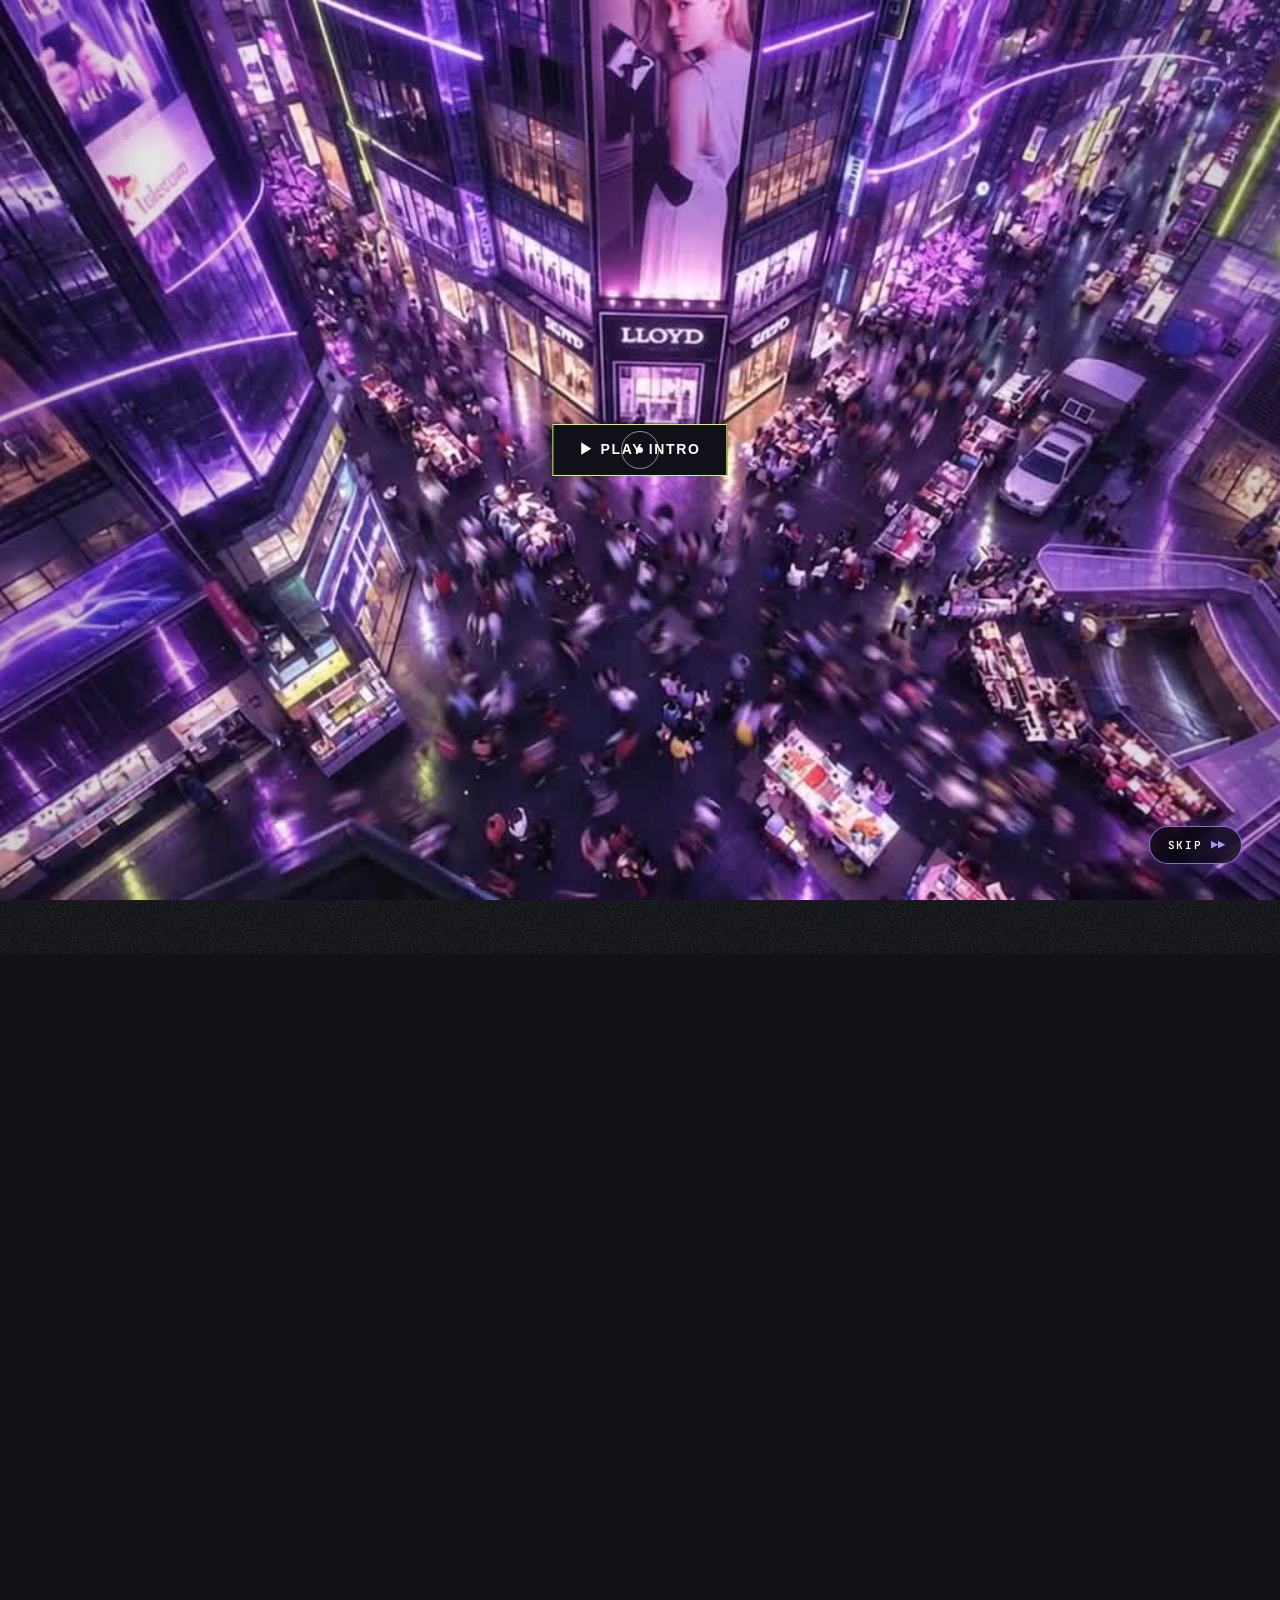
==== commit 80f3c557: "Replace team site with latest 2030 MYEONGDONG release" ====
--- a/index.html
+++ b/index.html
@@ -1,4 +1,38 @@
-<!doctype html><html lang="ko"><head><meta charset=utf8><title>2030 MYEONGDONG</title><!-- [EDIT #8] tab icon: team logo symbol --><link rel="icon" href="favicon.ico" sizes="any"><link rel="icon" type="image/png" sizes="32x32" href="assets/favicon-32.png"><link rel="icon" type="image/png" sizes="192x192" href="assets/favicon-192.png"><link rel="apple-touch-icon" href="assets/apple-touch-icon.png"><meta name="theme-color" content="#111216"><meta name=viewport content="width=device-width,initial-scale=1,viewport-fit=cover"><style>:root{color-scheme:light;box-sizing:border-box;padding-top:env(safe-area-inset-top,0px);padding-bottom:env(safe-area-inset-bottom,0px)}html{scroll-padding-top:env(safe-area-inset-top,0px)}body{margin:0;padding:0;font:14px -apple-system,BlinkMacSystemFont,sans-serif;background:#fff;color:#000}img{max-width:100%}[hidden]:not([hidden=until-found i]){display:none!important}</style><style id="cinematic-fixed-style">
+<!doctype html><html lang="ko"><head><meta charset=utf8><title>2030 MYEONGDONG</title><!-- [EDIT #8] tab icon: team logo symbol --><link rel="icon" href="favicon.ico" sizes="any"><link rel="icon" type="image/png" sizes="32x32" href="assets/favicon-32.png"><link rel="icon" type="image/png" sizes="192x192" href="assets/favicon-192.png"><link rel="apple-touch-icon" href="assets/apple-touch-icon.png"><meta name="theme-color" content="#111216"><meta name=viewport content="width=device-width,initial-scale=1,viewport-fit=cover"><style>:root{color-scheme:light;box-sizing:border-box;padding-top:env(safe-area-inset-top,0px);padding-bottom:env(safe-area-inset-bottom,0px)}html{scroll-padding-top:env(safe-area-inset-top,0px)}body{margin:0;padding:0;font:14px -apple-system,BlinkMacSystemFont,sans-serif;background:#fff;color:#000}img{max-width:100%}[hidden]:not([hidden=until-found i]){display:none!important}
+/* ============ [V11] in-page game layer: PLAY → the street, no intermediate screen ============ */
+#gameLayer{position:fixed;inset:0;z-index:2147482000;background:#050408;opacity:0;pointer-events:none;transition:opacity .3s ease}
+#gameLayer.on{opacity:1;pointer-events:auto;transition:none}
+#gameLayer iframe{position:absolute;inset:0;width:100%;height:100%;border:0;display:block;background:#050408}
+#gameLayer .gl-load{position:absolute;inset:0;display:grid;place-items:center;align-content:center;gap:16px;background:linear-gradient(180deg,rgba(5,4,8,.35),rgba(5,4,8,.8)),url(assets/game-preview.webp) center/cover no-repeat;opacity:0;pointer-events:none;transition:opacity .25s;z-index:2;color:#fff;font:600 11px/1.4 var(--f-mono,monospace);letter-spacing:.24em;text-align:center}
+#gameLayer.loading .gl-load{opacity:1}
+#gameLayer .gl-load i{display:block;width:180px;height:2px;background:rgba(255,255,255,.15);overflow:hidden;border-radius:2px}
+#gameLayer .gl-load i b{display:block;width:40%;height:100%;background:linear-gradient(90deg,#7628f5,#c5ff35);animation:glBar 1.1s ease-in-out infinite}
+@keyframes glBar{0%{transform:translateX(-100%)}100%{transform:translateX(250%)}}
+html.md-game-on,html.md-game-on body{overflow:hidden!important}
+html.md-game-on .cur,html.md-game-on .spot{display:none!important}
+html.md-game-on body>*:not(#gameLayer):not(script){display:none!important}   /* nothing behind the game is laid out, painted or composited */
+
+/* ============ [V11] seamless section transitions ============
+   every section fades into one shared seam colour at its bottom and fades out of it at its top (with the purple
+   ambient light carrying over), so neighbouring black / purple sections read as one continuous space.
+   Fades sit above the section backgrounds / canvases but below the text layers. */
+:root{--seam:#0b0a11}
+.marq{border-top:0!important;border-bottom:0!important;background:var(--seam)}
+.marq::before,.marq::after{content:"";position:absolute;left:0;right:0;height:50%;pointer-events:none;z-index:1}
+.marq::before{top:0;background:linear-gradient(180deg,var(--seam),rgba(11,10,17,0))}
+.marq::after{bottom:0;background:linear-gradient(0deg,var(--seam),rgba(11,10,17,0))}
+#explore{border-top:0!important}
+#intro::after,#world::after,#products::after,#explore::after,#about::after,#play-experience::after{content:"";position:absolute;left:0;right:0;bottom:0;height:clamp(150px,26vh,280px);
+  background:linear-gradient(180deg,rgba(11,10,17,0) 0%,rgba(11,10,17,.42) 38%,rgba(11,10,17,.82) 72%,var(--seam) 100%);pointer-events:none;z-index:6}
+#world::before,#products::before,#explore::before,#about::before,#play-experience::before,#outro::before{content:"";position:absolute;left:0;right:0;top:0;height:clamp(170px,30vh,300px);
+  background:radial-gradient(75% 100% at 50% 0%,rgba(118,40,245,.15),rgba(118,40,245,0) 72%),linear-gradient(180deg,var(--seam) 0%,rgba(11,10,17,.8) 22%,rgba(11,10,17,.4) 55%,rgba(11,10,17,0) 100%);pointer-events:none;z-index:6}
+#play-experience{background:linear-gradient(180deg,var(--seam) 0,#07060c 20%,#07060c 80%,var(--seam) 100%)}
+#intro .intro-in,#about .ab,#outro .out-in{position:relative;z-index:7}
+#world .bigtype,#world .chips,#world .steps,#world .conn-sub,#world .steps-rail,#world .hint,#world .links{z-index:7}
+#products .pc-head,#products .pc-stage,#products .pc-dots,#products .pc-hint{position:relative;z-index:7}
+#explore .ex-head,#explore .ex-play,#explore .hot-wrap,#explore .ex-foot{z-index:7}#explore .zcard{z-index:8}
+#play-experience .xp-heading,#play-experience .xp-stage,#play-experience .xp-bottom{position:relative;z-index:7!important}
+</style><style id="cinematic-fixed-style">
 #cinematicOverlay{position:fixed;inset:0;z-index:150;background:#050409;overflow:hidden;opacity:1;visibility:visible;transition:opacity 1.6s cubic-bezier(.22,.61,.36,1),visibility 0s 1.6s;isolation:isolate}
 #cinematicOverlay.finished{opacity:0;visibility:hidden;pointer-events:none}
 #cinematicOverlay video{position:absolute;inset:0;width:100%;height:100%;object-fit:cover;background:#050409}
@@ -703,7 +737,7 @@
   prod:{name:'스마트 바구니 디스플레이',line:'바구니 입구에 걸어 쓰는 탈부착 안내 디스플레이'},href:'smart-basket/index.html',img:'smart-basket/images/IMG-01_hero.webp'},
  {id:'crossroad',no:'03',ko:'교차로',en:'CROSSROAD ZONE',gi:[11,11],
   desc:'세 갈래 길이 만나는 명동의 중심. 모든 동선이 교차하는 자리에서 도시의 빛이 방향을 안내합니다.',
-  prod:{name:'EMERGENCY PATH SYSTEM',line:'긴급 상황에서 통행로를 확보하는 AI 기반 가변형 안전 장치'},href:'product-crossroad.html',img:'assets/products/crossroad.webp'}
+  prod:{name:'EMERGENCY PATH SYSTEM',line:'긴급 상황에서 통행로를 확보하는 AI 기반 가변형 안전 장치'},href:'product-crossroad.html',img:'assets/products/emergency-path-card.webp'}
 ];
 
 /* ============ layout cache ============ */
@@ -2153,12 +2187,14 @@
  ['#exPlay','#toGame'].forEach(q=>{const a=$(q);if(a)a.addEventListener('click',()=>{try{sessionStorage.setItem('myeongdong-map-state',JSON.stringify({act:E.act}))}catch(_){}})});}
 /* game → map: remember the map state when leaving for the game */
 {const xs=document.getElementById('xpStart');if(xs)xs.addEventListener('click',()=>{try{sessionStorage.setItem('myeongdong-map-state',JSON.stringify({act:E.act}))}catch(_){}})}
-if(['crossroad','street','shopping','map'].includes(new URLSearchParams(location.search).get('return'))){
+if(['crossroad','street','shopping','map','play'].includes(new URLSearchParams(location.search).get('return'))){
   const RP=new URLSearchParams(location.search).get('return');
   let RZ={street:0,shopping:1,crossroad:2}[RP];
   if(RP==='map'){RZ=-1;try{const st=JSON.parse(sessionStorage.getItem('myeongdong-map-state')||'{}');if(st&&st.act>=0&&st.act<3)RZ=st.act}catch(_){}}
   // Restore map and selected street-food zone without replaying the intro.
   const restoreCrossroad=()=>{
+    if(RP==='play'){const go=()=>{measure();const b=document.getElementById('xpStart');if(!b)return;const r=b.getBoundingClientRect();
+      window.scrollTo({top:Math.max(0,r.top+window.scrollY+r.height/2-innerHeight*.55),behavior:'instant'});sy=window.scrollY};go();setTimeout(go,350);return}
     const section=document.getElementById('explore');
     if(!section)return;
     measure();
@@ -2307,7 +2343,9 @@
 
 /* ============ loop ============ */
 let last=0;
+window.__mdSnap=y=>{measure();if(typeof y==='function')y=y();window.scrollTo({top:y,behavior:'instant'});sy=window.scrollY};
 function frame(ts){
+  if(window.__MD_GAME_ON){requestAnimationFrame(frame);return}
   if(window.__introFilmActive){if(FINE){dot.style.transform=`translate3d(${M.x}px,${M.y}px,0)`;const rx=(ring._x=lerp(ring._x??M.x,M.x,.35)),ry=(ring._y=lerp(ring._y??M.y,M.y,.35));ring.style.transform=`translate3d(${rx}px,${ry}px,0)`;}requestAnimationFrame(frame);return;}
   const time=ts/1000;
   const prev=sy;sy=RM?scrollY:lerp(sy,scrollY,sy<L.intro.top?.06:.11);if(Math.abs(sy-scrollY)<.1)sy=scrollY;const vel=sy-prev;
@@ -2403,7 +2441,7 @@
   (function loop(){if(IN.stop)return;const T=RM?9:(performance.now()-t0)/1000;IN.draw(T);requestAnimationFrame(loop)})();
 })();
 
-const RET=['crossroad','street','shopping','map'].includes(new URLSearchParams(location.search).get('return'));
+const RET=['crossroad','street','shopping','map','play'].includes(new URLSearchParams(location.search).get('return'));
 if(RET){$('#loader').style.display='none';IN.stop=true}   // returning from a product page / the game: no start animation
 boot();
 (function tick(){
@@ -2436,7 +2474,7 @@
 notice.addEventListener('click',()=>{notice.style.display='none';if(phase===2)playVideo(b).catch(errorState);else if(phase===1)playVideo(a).catch(errorState);else playA()});
 skip.addEventListener('click',e=>{e.preventDefault();overlay.classList.add('skipping');title.classList.remove('show');finish()});
 addEventListener('keydown',e=>{if(!ended&&started&&e.key==='Escape'){overlay.classList.add('skipping');finish()}});
-const start=()=>{if(ended)return;if(['crossroad','street','shopping','map'].includes(new URLSearchParams(location.search).get('return'))){overlay.classList.add('skipping');finish();return}if(document.documentElement.classList.contains('ready')){playA();return}later(start,100)};
+const start=()=>{if(ended)return;if(['crossroad','street','shopping','map','play'].includes(new URLSearchParams(location.search).get('return'))){overlay.classList.add('skipping');finish();return}if(document.documentElement.classList.contains('ready')){playA();return}later(start,100)};
 start();
 })();
 </script>
@@ -2507,4 +2545,54 @@
 addEventListener('resize',()=>{metrics();layout()});
 metrics();layout();
 })();
-</script></body></html>+</script><div id="gameLayer" aria-hidden="true"><div class="gl-load"><span>ENTERING 2030 MYEONGDONG</span><i><b></b></i></div></div>
+<script id="game-layer-script">
+/* [V11] PLAY → the 1st-person street, instantly.
+   game.html is preloaded (idle time, when the visitor approaches the PLAY section) inside a hidden full-screen layer and
+   pauses itself after one warm-up frame. Clicking PLAY only fades the layer in (0.3 s) and calls MD2030GAME.enter()
+   inside the click, so pointer lock + keyboard are active at once. BACK TO PLAY fades it out over the PLAY section and
+   pauses the game (render loop, keys, mouse). Far away from the PLAY section the iframe is released to free GPU memory. */
+(()=>{
+ const layer=document.getElementById('gameLayer');if(!layer)return;
+ let ifr=null,ready=false,want=false,removeT=0;
+ const create=()=>{if(ifr)return;ifr=document.createElement('iframe');ifr.src='game.html?embed=1';ifr.title='2030 명동 1인칭 탐험';
+   ifr.setAttribute('allow','fullscreen');ifr.setAttribute('tabindex','-1');layer.appendChild(ifr);ready=false};
+ const destroy=()=>{if(!ifr||layer.classList.contains('on'))return;try{ifr.contentWindow.postMessage({md2030:1,type:'pause'},'*')}catch(_){}
+   try{ifr.src='about:blank'}catch(_){}ifr.remove();ifr=null;ready=false};
+ const enter=()=>{if(!ifr)return;const w=ifr.contentWindow;let ok=false;
+   try{ok=!!(w.MD2030GAME&&w.MD2030GAME.enter())}catch(_){}               // same origin: direct call inside the click → pointer lock allowed
+   if(!ok){try{w.postMessage({md2030:1,type:'enter'},'*')}catch(_){}}     // file:// etc.: message (first click in the game captures the mouse)
+   try{ifr.focus();w.focus()}catch(_){}
+   layer.classList.remove('loading');want=false};
+ // the layer turns opaque at once (page content is taken out of layout/paint), the street then fades in from black in 0.3 s
+ const show=()=>{window.__MD_GAME_ON=true;document.documentElement.classList.add('md-game-on');layer.classList.add('on');layer.setAttribute('aria-hidden','false')};
+ const hide=()=>{const xs=document.getElementById('xpStart');
+   document.documentElement.classList.remove('md-game-on');window.__MD_GAME_ON=false;want=false;   // page content back first …
+   const at=()=>{const r=xs.getBoundingClientRect();return Math.max(0,window.scrollY+r.top+r.height/2-innerHeight*.55)};
+   if(xs){if(window.__mdSnap)window.__mdSnap(at);else window.scrollTo({top:at(),behavior:'instant'})}      // … land on the PLAY section …
+   layer.classList.remove('on','loading');layer.setAttribute('aria-hidden','true');                      // … then fade the game out
+   try{ifr&&ifr.contentWindow.postMessage({md2030:1,type:'pause'},'*')}catch(_){}
+   try{window.focus();xs&&xs.focus({preventScroll:true})}catch(_){}};
+ addEventListener('message',e=>{const d=e.data||{};if(!d.md2030||!ifr||e.source!==ifr.contentWindow)return;
+   if(d.type==='ready'){ready=true;if(want)enter()}
+   else if(d.type==='exit')hide();
+   else if(d.type==='fail'){const on=layer.classList.contains('on');hide();destroy();if(on)location.href='game.html'}});
+ const play=e=>{if(e.button>0||e.metaKey||e.ctrlKey||e.shiftKey||e.altKey)return;e.preventDefault();
+   clearTimeout(removeT);if(!ifr)create();show();
+   if(ready)enter();else{want=true;layer.classList.add('loading')}};
+ document.querySelectorAll('a[href="game.html"]').forEach(a=>a.addEventListener('click',play));
+ // preload: only in idle time, once the PLAY section is within ~1.5 screens
+ const idle=window.requestIdleCallback?(f=>requestIdleCallback(f,{timeout:2000})):(f=>setTimeout(f,300));
+ const target=document.getElementById('play-experience');
+ if(target&&'IntersectionObserver' in window){
+   new IntersectionObserver(es=>es.forEach(en=>{
+     if(en.isIntersecting){clearTimeout(removeT);if(!ifr)idle(create)}
+     else if(ifr&&!layer.classList.contains('on')){clearTimeout(removeT);removeT=setTimeout(destroy,60000)}   // far away for 1 min → release
+   }),{rootMargin:'150% 0px 150% 0px'}).observe(target)}
+ // warm the HTTP cache for the game scripts once the page is idle (network only, nothing is parsed here)
+ const afterFilm=f=>{const w=()=>window.__introFilmActive?setTimeout(w,1000):setTimeout(f,3000);w()};
+ addEventListener('load',()=>afterFilm(()=>idle(()=>{['game.html','assets/game/city/engine.js','assets/game/city/world.js','assets/game/characters/chars.js','assets/game/city/people.js','assets/game/city/game.js']
+   .forEach(h=>{const l=document.createElement('link');l.rel='prefetch';l.href=h;document.head.appendChild(l)})})),{once:true});
+})();
+</script>
+</body></html>
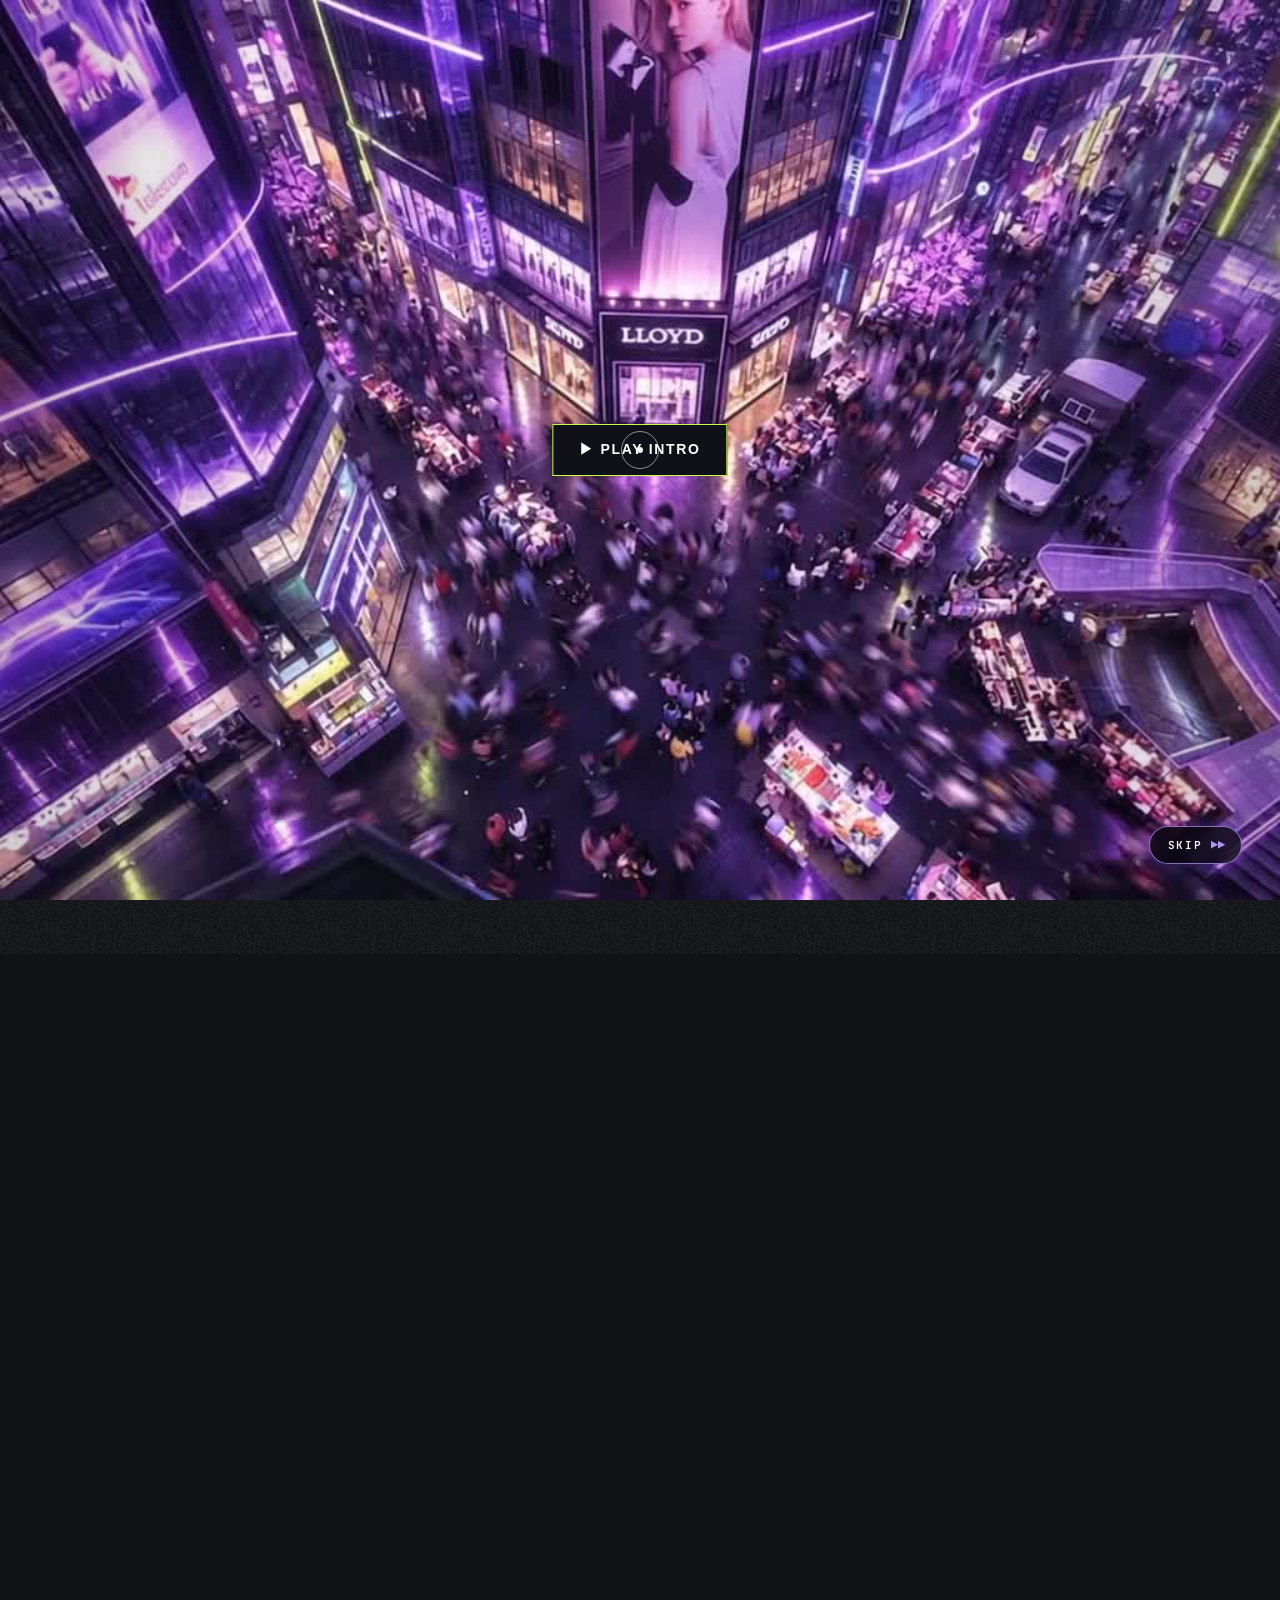
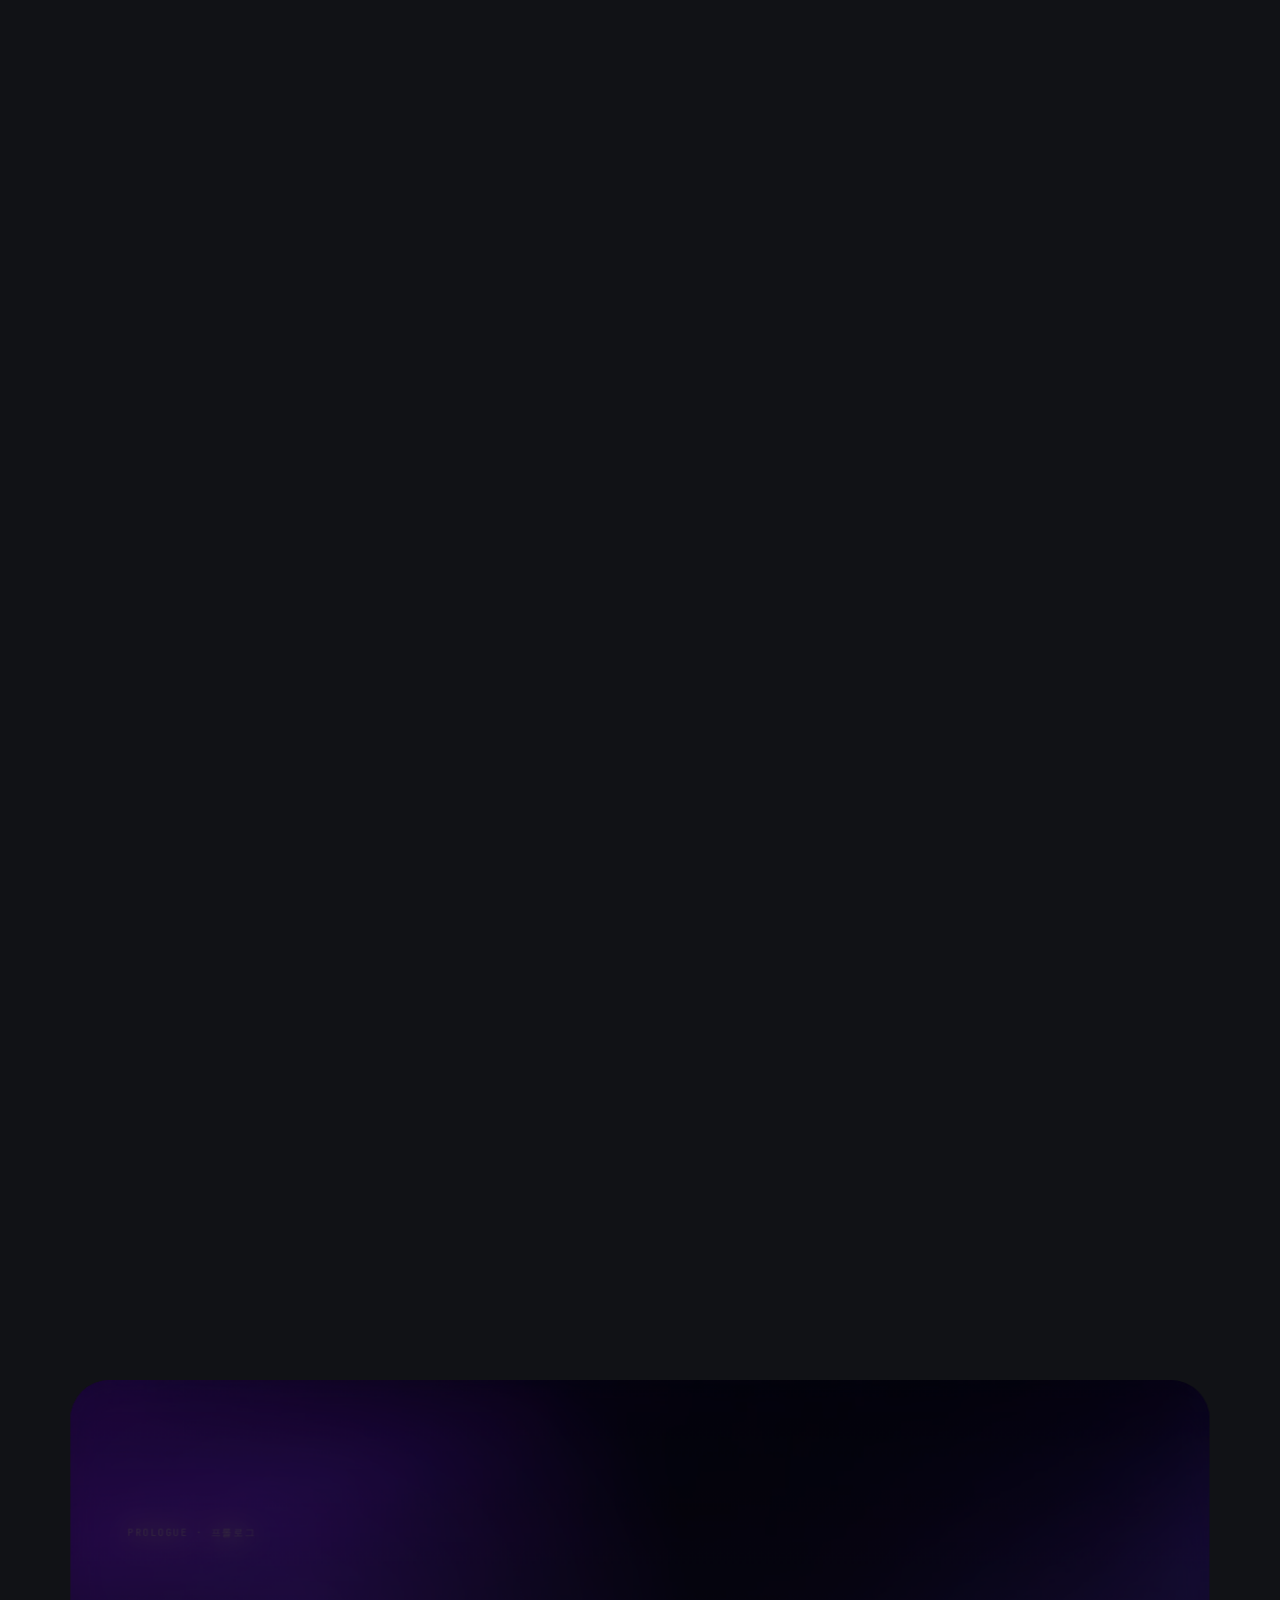
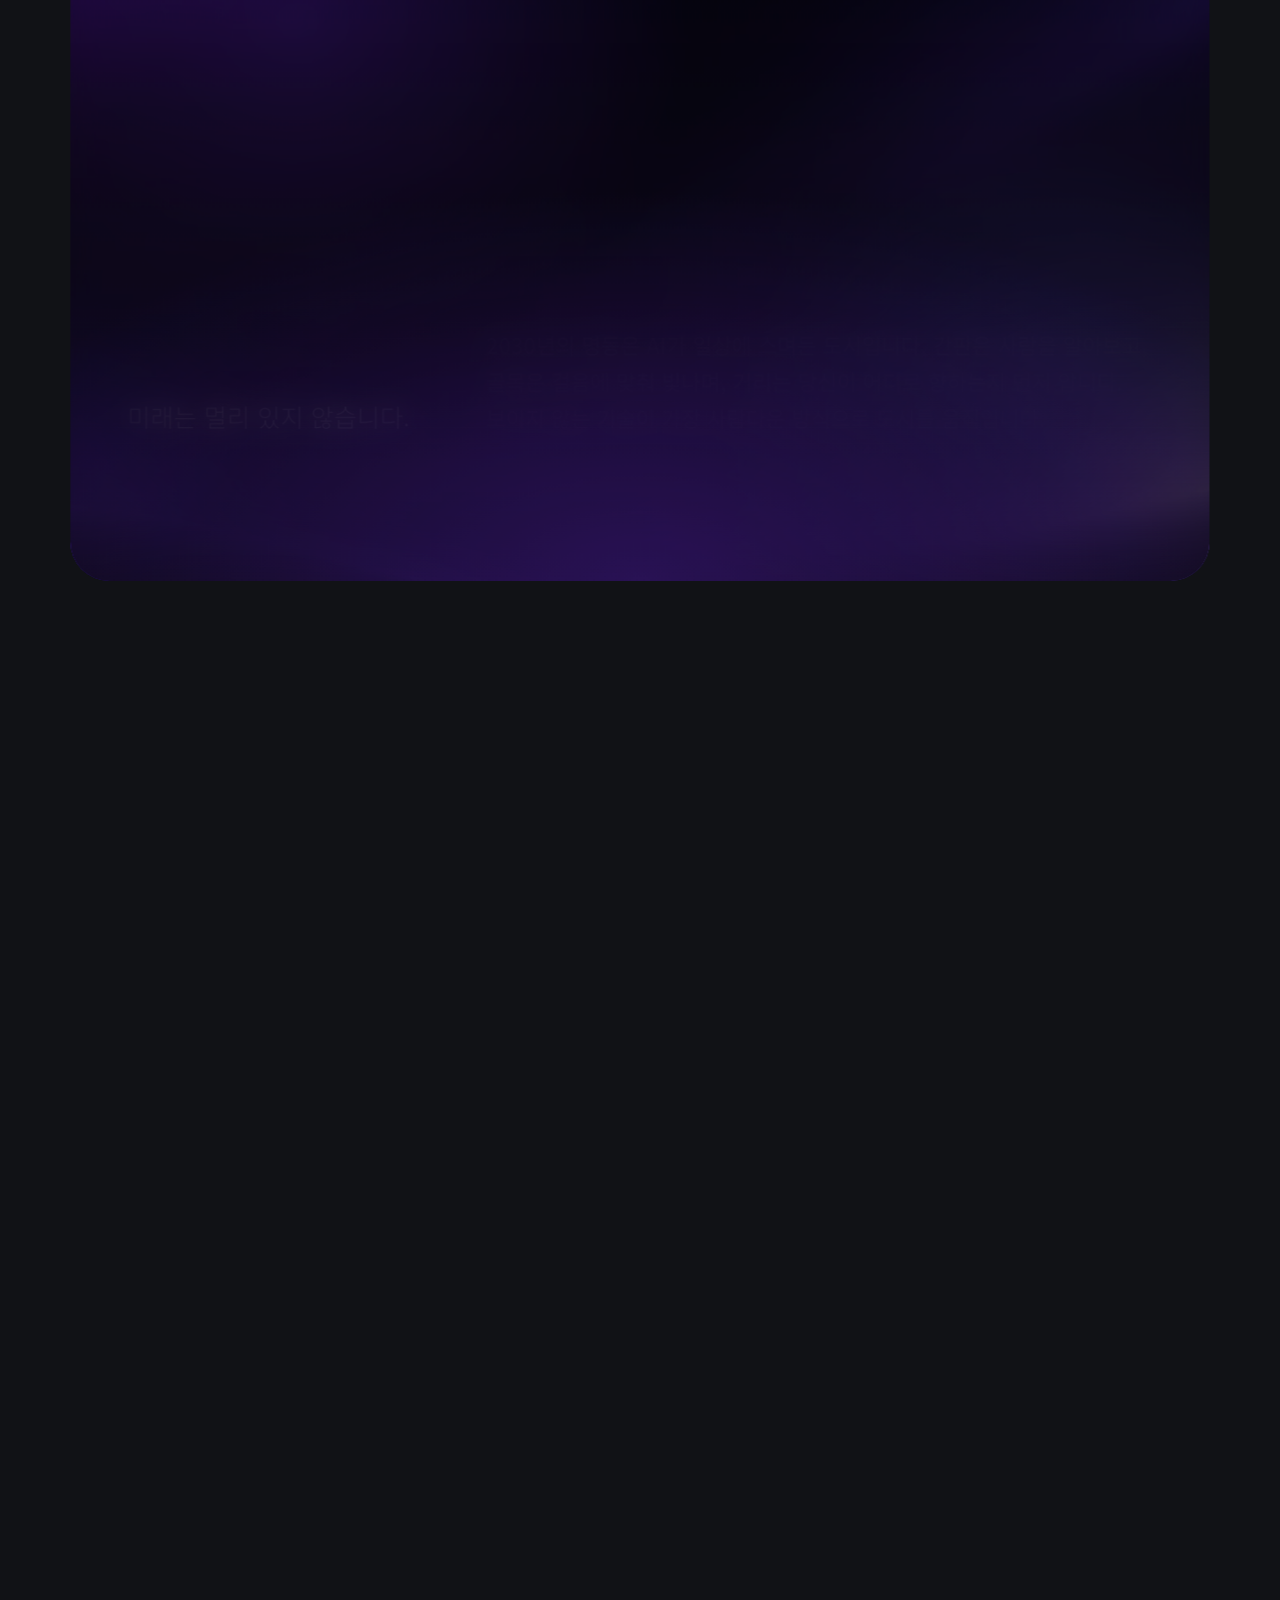
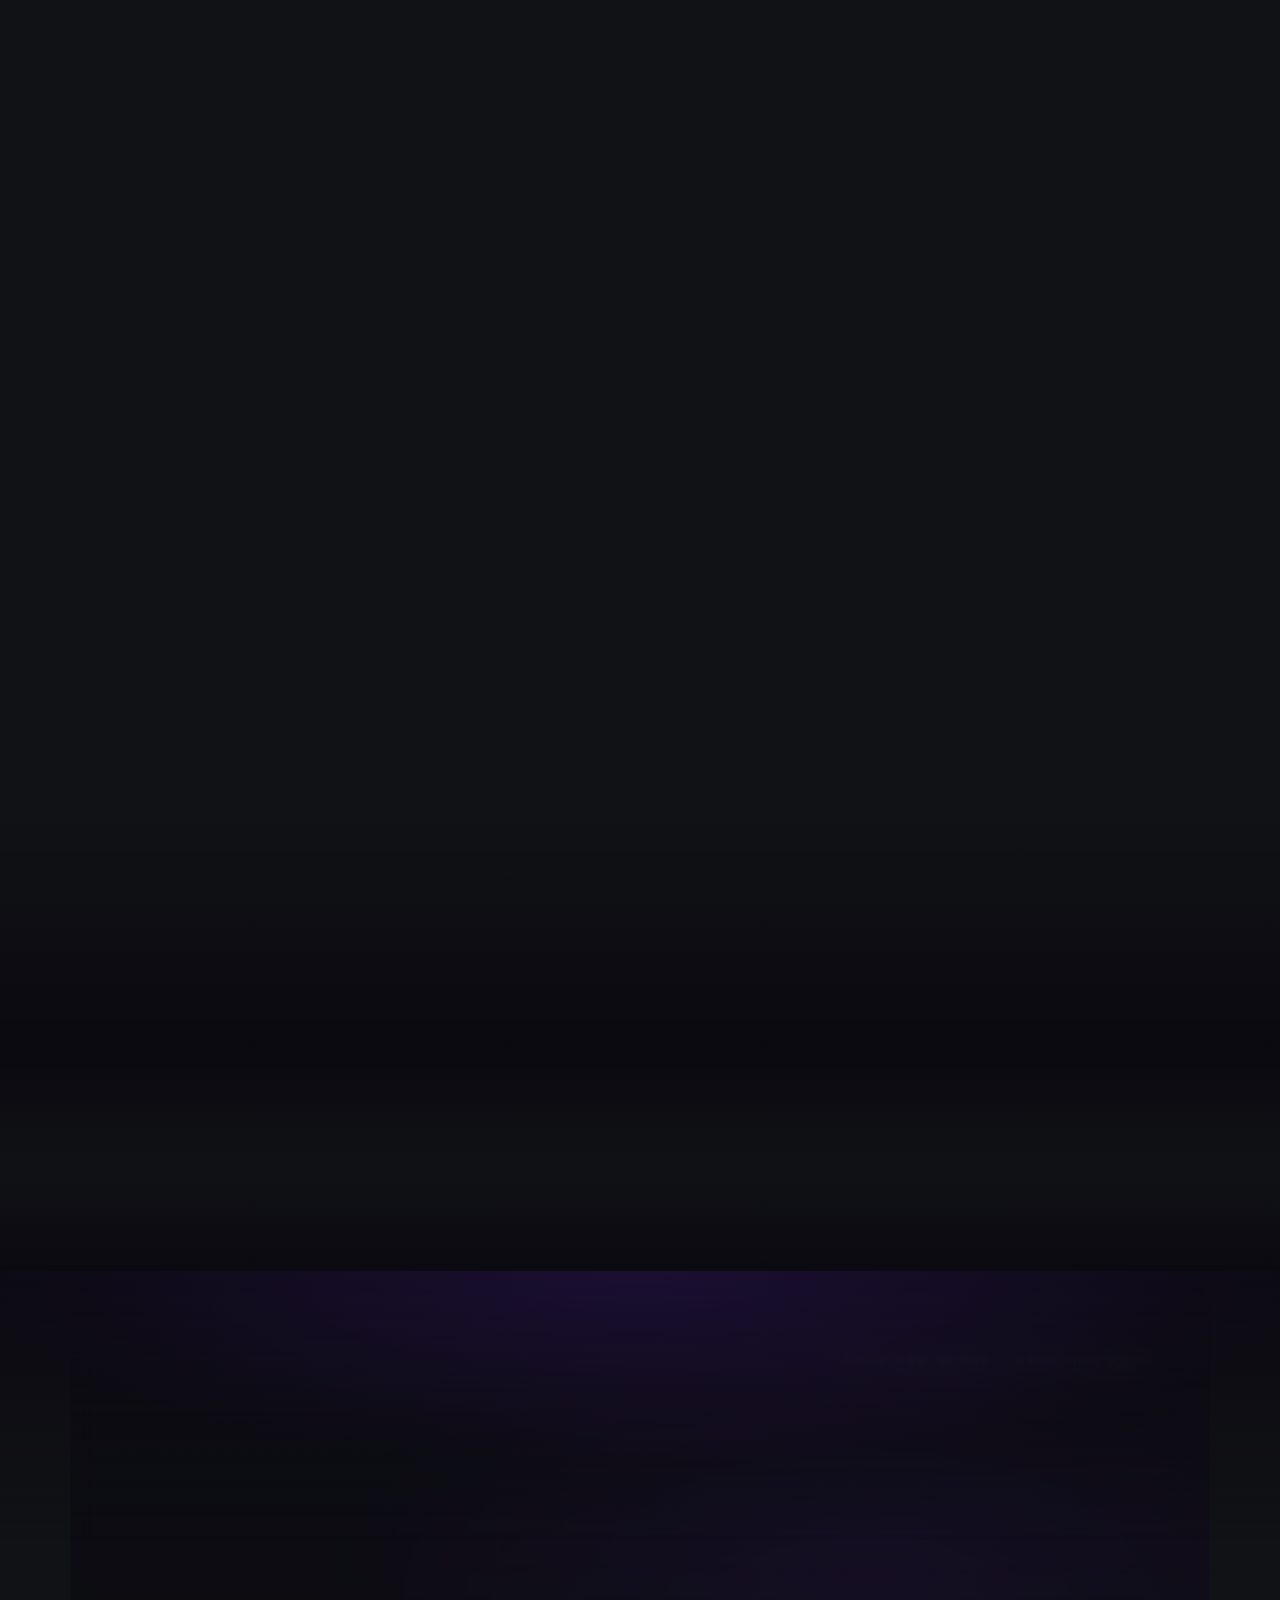
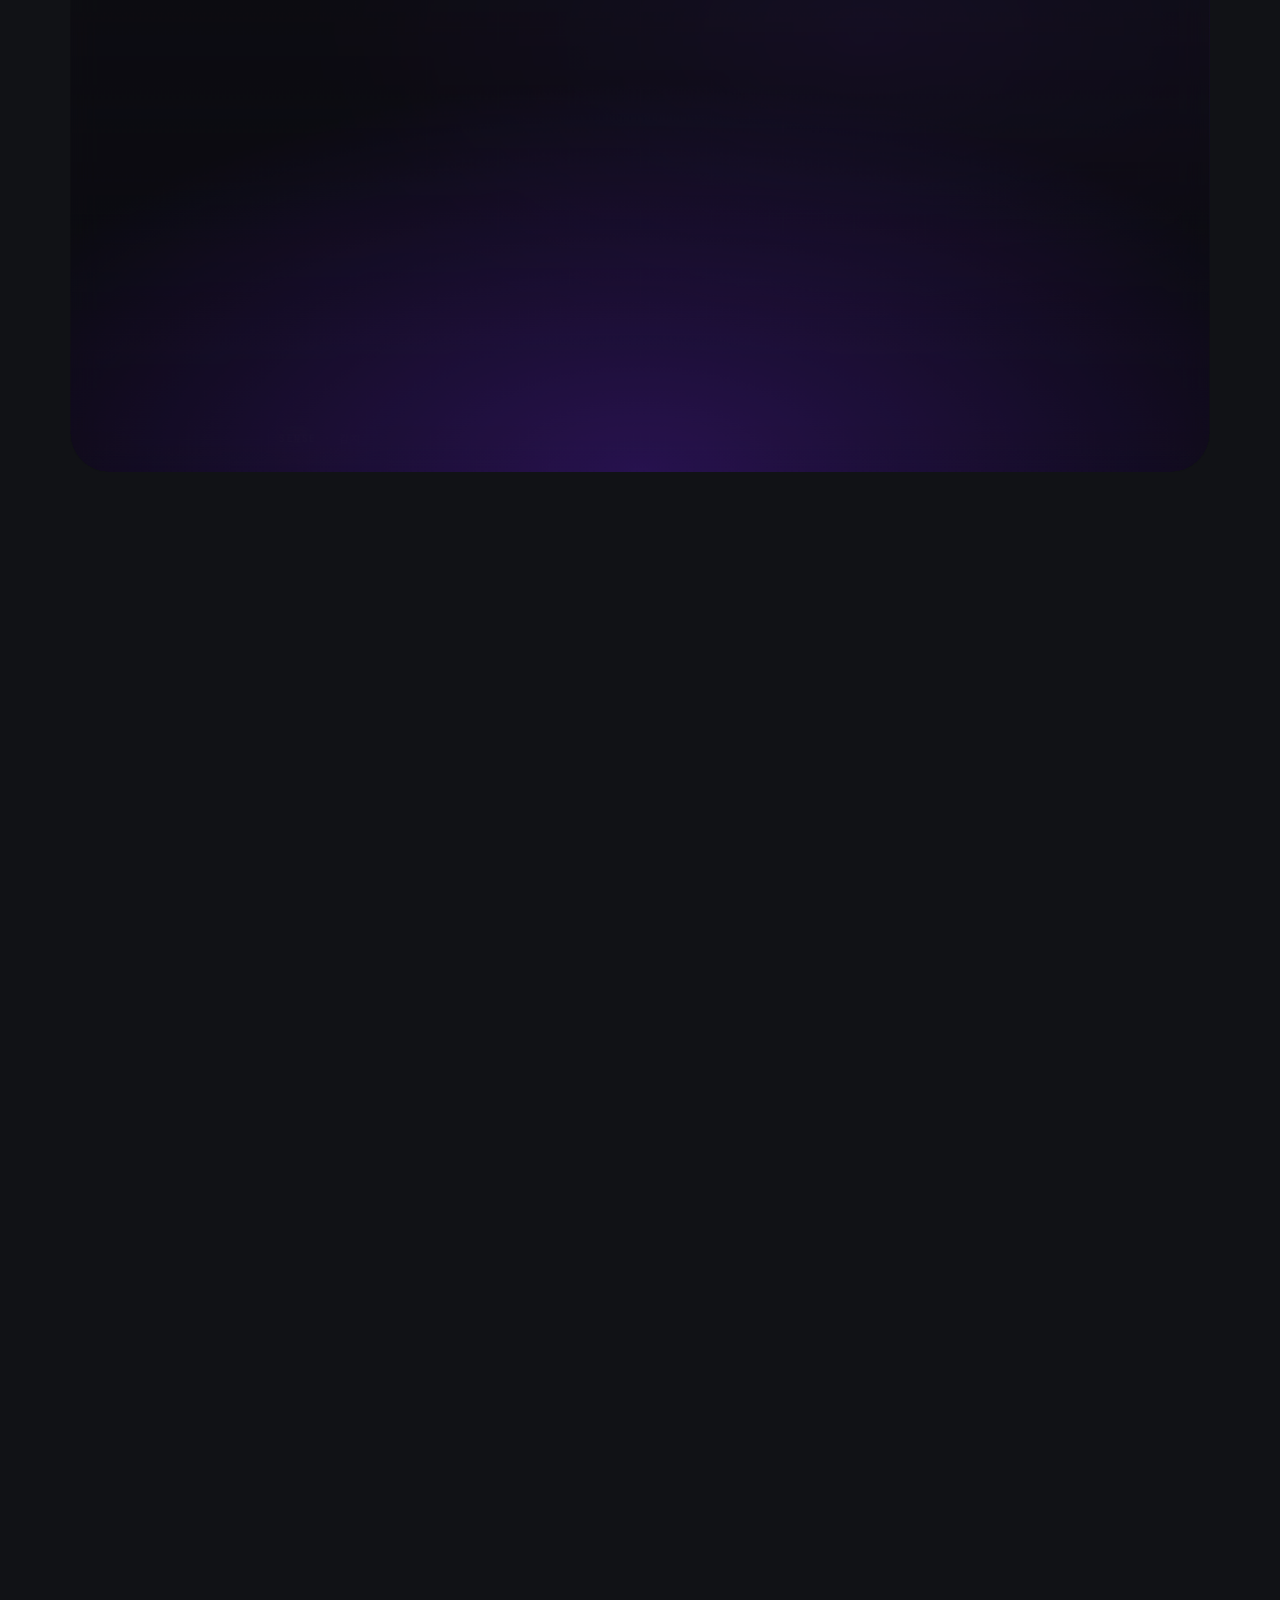
==== commit c54c4cdb: "Update team site from latest archive" ====
--- a/index.html
+++ b/index.html
@@ -731,7 +731,7 @@
 const ZONES=[
  {id:'street',no:'01',ko:'포장마차 거리',en:'STREET FOOD ZONE',gi:[3,11],
   desc:'퍼플 조명 아래 줄지어 선 포장마차. 오래된 명동의 밤 풍경에 AI가 더해져, 줄의 길이와 메뉴를 먼저 읽고 알려줍니다.',
-  prod:{name:'BRIDGE',line:'사람과 거리를 잇는 첫 번째 연결 제품'},href:'bridge/index.html',img:'bridge/assets/img/render-2.webp'},
+  prod:{name:'BRIDGE',line:'사람과 거리를 잇는 첫 번째 연결 제품'},href:'bridge/index.html?from=map',img:'bridge/assets/img/render-2.webp'},
  {id:'shopping',no:'02',ko:'쇼핑몰 거리',en:'SHOPPING ZONE',gi:[11,3],
   desc:'유리 파사드가 빛나는 쇼핑 거리. 걸음이 멈춘 쇼윈도 앞에서 도시가 취향을 읽고 다음 장면을 제안합니다.',
   prod:{name:'스마트 바구니 디스플레이',line:'바구니 입구에 걸어 쓰는 탈부착 안내 디스플레이'},href:'smart-basket/index.html',img:'smart-basket/images/IMG-01_hero.webp'},
@@ -898,7 +898,8 @@
 const C_P='118,40,245',C_PH='157,92,255',C_L='197,255,53',C_W='245,245,246';
 function initMetro(){
   MT.ctx=MT.cv.getContext('2d');MT.tc=document.createElement('canvas');MT.tctx=MT.tc.getContext('2d');
-  const size=()=>{MT.dpr=Math.min(devicePixelRatio||1,1.75);MT.w=H.stick.clientWidth;MT.h=H.stick.clientHeight;MT.cv.width=Math.round(MT.w*MT.dpr);MT.cv.height=Math.round(MT.h*MT.dpr)};
+  const size=()=>{MT.lowq=matchMedia('(pointer: coarse)').matches||innerWidth<900;MT.dpr=Math.min(devicePixelRatio||1,MT.lowq?1:1.25);   /* [V15] was 1.75: the full-screen tunnel is the heaviest canvas, ~½ the pixels now */
+  MT.w=H.stick.clientWidth;MT.h=H.stick.clientHeight;MT.cv.width=Math.round(MT.w*MT.dpr);MT.cv.height=Math.round(MT.h*MT.dpr)};
   size();addEventListener('resize',size);
   let sd=424;const r=()=>{sd=(sd*16807)%2147483647;return(sd-1)/2147483646};
   /* [EDIT #1] neon light corridor behind the zero (replaces the repeated ring tube).
@@ -1195,7 +1196,7 @@
     const tg=c.createLinearGradient(X(carL(CAR.N-1)),0,X(0),0);tg.addColorStop(0,`rgba(${C_P},0)`);tg.addColorStop(1,`rgba(${C_PH},${.22*mb})`);
     c.fillStyle=tg;c.fillRect(X(carL(CAR.N-1))-W*.3*mb,Y(-.36),X(0)-X(carL(CAR.N-1))+W*.3*mb,Y(-.24)-Y(-.36));
     c.restore();
-    for(let i=4;i>=1;i--){c.globalAlpha=scene*.16*mb*(1-i/5);c.drawImage(tc,0,0,tc.width,tc.height,-dir*i*mb*Math.min(26,Math.abs(vx)*.5),0,W,Hh)}
+    for(let i=(MT.lowq?2:4);i>=1;i--){c.globalAlpha=scene*.16*mb*(1-i/5);c.drawImage(tc,0,0,tc.width,tc.height,-dir*i*mb*Math.min(26,Math.abs(vx)*.5),0,W,Hh)}
   }
   c.globalAlpha=scene;c.drawImage(tc,0,0,tc.width,tc.height,0,0,W,Hh);
 
@@ -2038,7 +2039,11 @@
   const idx=p<.17?0:p<.34?1:p<.51?2:3;
   F.tintT=tintAt(p);F.tintAmt=1-sm(.53,.66,p);
   F.glow=sm(.43,.47,p)*(1-sm(.52,.57,p));F.sweep=lerp(-2.6,2.6,sm(.44,.53,p));   // [EDIT #3] short light accent at full purple
-  if(idx!==W.act){W.act=idx;W.steps.forEach((s,i)=>{s.classList.toggle('on',i===idx);s.classList.toggle('past',i<idx)});W.rail.forEach((r,i)=>r.classList.toggle('on',i<=idx));W.lbl.textContent=LBL[idx]}
+  if(idx!==W.act){W.act=idx;W.rail.forEach((r,i)=>r.classList.toggle('on',i<=idx));W.lbl.textContent=LBL[idx]}
+  /* [V12] continuous cross-slide: every step eases in/out with the scroll and overlaps its neighbour (no timed class swap) */
+  {const B=[-1,.17,.34,.51],hw=.04;W.steps.forEach((s,i)=>{const a=i?sm(B[i]-hw,B[i]+hw,p):1,o=sm(B[i+1]-hw,B[i+1]+hw,p),v=a*(1-o);
+    s.style.opacity=v.toFixed(3);s.style.transform=`translateY(${((1-a)*34-o*34).toFixed(1)}px)`;s.style.filter=v>.995?'none':`blur(${((1-v)*10).toFixed(1)}px)`;
+    s.classList.toggle('on',v>.5);s.classList.toggle('past',o>.5)})}
   const portrait=VW/VH<1.05;
   F.spread=clamp(VW/VH/1.75,.42,1);
   if(portrait){F.pos=[[-.5,-.1],[0,1.2],[.5,-1.4]];F.R=.48;F.K=.42}
@@ -2332,7 +2337,8 @@
 const rail=$$('#rail a'),menu=$$('.menu a'),nav=$('#nav'),pbar=$('#progress');
 function updateChrome(){
   nav.classList.toggle('solid',sy>L.hero.top+L.hero.h-VH*1.3);
-  const max=document.documentElement.scrollHeight-VH;pbar.style.transform=`scaleX(${clamp(sy/max)})`;
+  const _n=performance.now();if(_n-(updateChrome._t||-1e9)>500){updateChrome._h=document.documentElement.scrollHeight;updateChrome._t=_n}   // [V15] scrollHeight forces a layout: read it twice a second, not every frame
+  const max=updateChrome._h-VH;pbar.style.transform=`scaleX(${clamp(sy/max)})`;
   let cur='hero';const mid=sy+VH*.5;
   secs.forEach(id=>{if(mid>=L[id].top)cur=id});
   const key=cur==='outro'?'play-experience':cur;
@@ -2595,4 +2601,48 @@
    .forEach(h=>{const l=document.createElement('link');l.rel='prefetch';l.href=h;document.head.appendChild(l)})})),{once:true});
 })();
 </script>
+<style id="md-flow-style">
+/* [V12] scroll-linked section flow */
+.step{transition:none!important}
+.tx-veil{position:absolute;inset:0;z-index:9;pointer-events:none;opacity:0;visibility:hidden;
+  background:radial-gradient(90% 70% at 50% 100%,rgba(118,40,245,.30),rgba(118,40,245,0) 70%),linear-gradient(180deg,rgba(11,10,17,.35),var(--seam,#0b0a11));
+  -webkit-backdrop-filter:blur(calc(var(--b,0)*1px));backdrop-filter:blur(calc(var(--b,0)*1px))}
+.tx-rise{will-change:translate,opacity,scale}.stick{will-change:scale}
+</style>
+<script id="md-flow">
+/* [V12] md-flow — pure scroll functions (reversible). Needs no other script: it only reads scrollY and the DOM.
+   1) veil: the pinned scenes (INTRO · WORLD) dissolve into the shared seam colour as they leave and condense out of it as they arrive
+   2) rise: headings / cards of the flowing sections glide up and fade in one after another, so one slide hands over to the next */
+(function(){
+  const RMq=matchMedia('(prefers-reduced-motion: reduce)').matches;
+  const sm=(a,b,v)=>{const t=Math.min(1,Math.max(0,(v-a)/(b-a)));return t*t*(3-2*t)};
+  const veils=['#intro','#world'].map(s=>{const sec=document.querySelector(s),st=sec&&sec.querySelector('.stick');if(!st)return null;
+    const v=document.createElement('div');v.className='tx-veil';v.setAttribute('aria-hidden','true');st.appendChild(v);return{sec,st,v,o:-1}}).filter(Boolean);
+  const R=[];
+  const add=(sel,root,stagger)=>document.querySelectorAll(root+' '+sel).forEach((el,i)=>{el.classList.add('tx-rise');R.push({el,d:stagger?i*.12:0,y:0,o:-1,bl:/head|heading/.test(el.className)})});
+  add('.pc-head','#products');add('.pc-stage','#products');add('.pc-hint','#products');
+  add('.ab-head','#about');add('.kcard','#about',1);add('.flow .fl','#about',1);add('.pal .sw','#about',1);
+  add('.xp-heading','#play-experience');add('.xp-stage','#play-experience');add('.xp-bottom','#play-experience');
+  add('.marq-t','.marq');
+  let busy=false;
+  function tick(){busy=false;const vh=innerHeight;
+    /* [V15] all layout reads first, then all style writes (no read/write interleaving → no forced re-layout) */
+    const vr=veils.map(t=>t.sec.getBoundingClientRect());
+    const rr=R.map(q=>q.el.getBoundingClientRect());
+    veils.forEach((t,i)=>{const r=vr[i];
+      const arrive=r.top>0?1-sm(0,.85,1-r.top/vh):0;
+      const leave=r.bottom<vh?sm(.08,.92,1-r.bottom/vh):0;
+      const o=Math.max(arrive*.9,leave*.96);
+      {const k=Math.max(leave,arrive),sc=1-.11*k;t.st.style.scale=k<.002?'none':sc.toFixed(4);t.st.style.transformOrigin=leave>arrive?'50% 100%':'50% 0%';t.st.style.borderRadius=(k*44).toFixed(1)+'px'}
+      if(Math.abs(o-t.o)>.004){t.o=o;t.v.style.opacity=o.toFixed(3);t.v.style.visibility=o>.01?'visible':'hidden';t.v.style.setProperty('--b',(o*16).toFixed(2))}});
+    R.forEach((q,i)=>{const r=rr[i];if(r.bottom<-80||r.top>vh+200)return;
+      const top=r.top-q.y;
+      const e=sm(0,1,(vh*1.0-top-q.d*vh*.35)/(vh*.55));
+      const y=(1-e)*130;
+      if(Math.abs(y-q.y)>.2||Math.abs(e-q.o)>.004){q.y=y;q.o=e;q.el.style.translate=e>.999?'none':'0 '+y.toFixed(1)+'px';q.el.style.scale=e>.999?'none':(.93+.07*e).toFixed(4);q.el.style.opacity=e>.999?'':e.toFixed(3);if(q.bl)q.el.style.filter=e>.999?'':'blur('+((1-e)*12).toFixed(1)+'px)'}});
+  }
+  const req=()=>{if(!busy){busy=true;requestAnimationFrame(tick)}};
+  addEventListener('scroll',req,{passive:true});addEventListener('resize',req);tick();
+})();
+</script>
 </body></html>
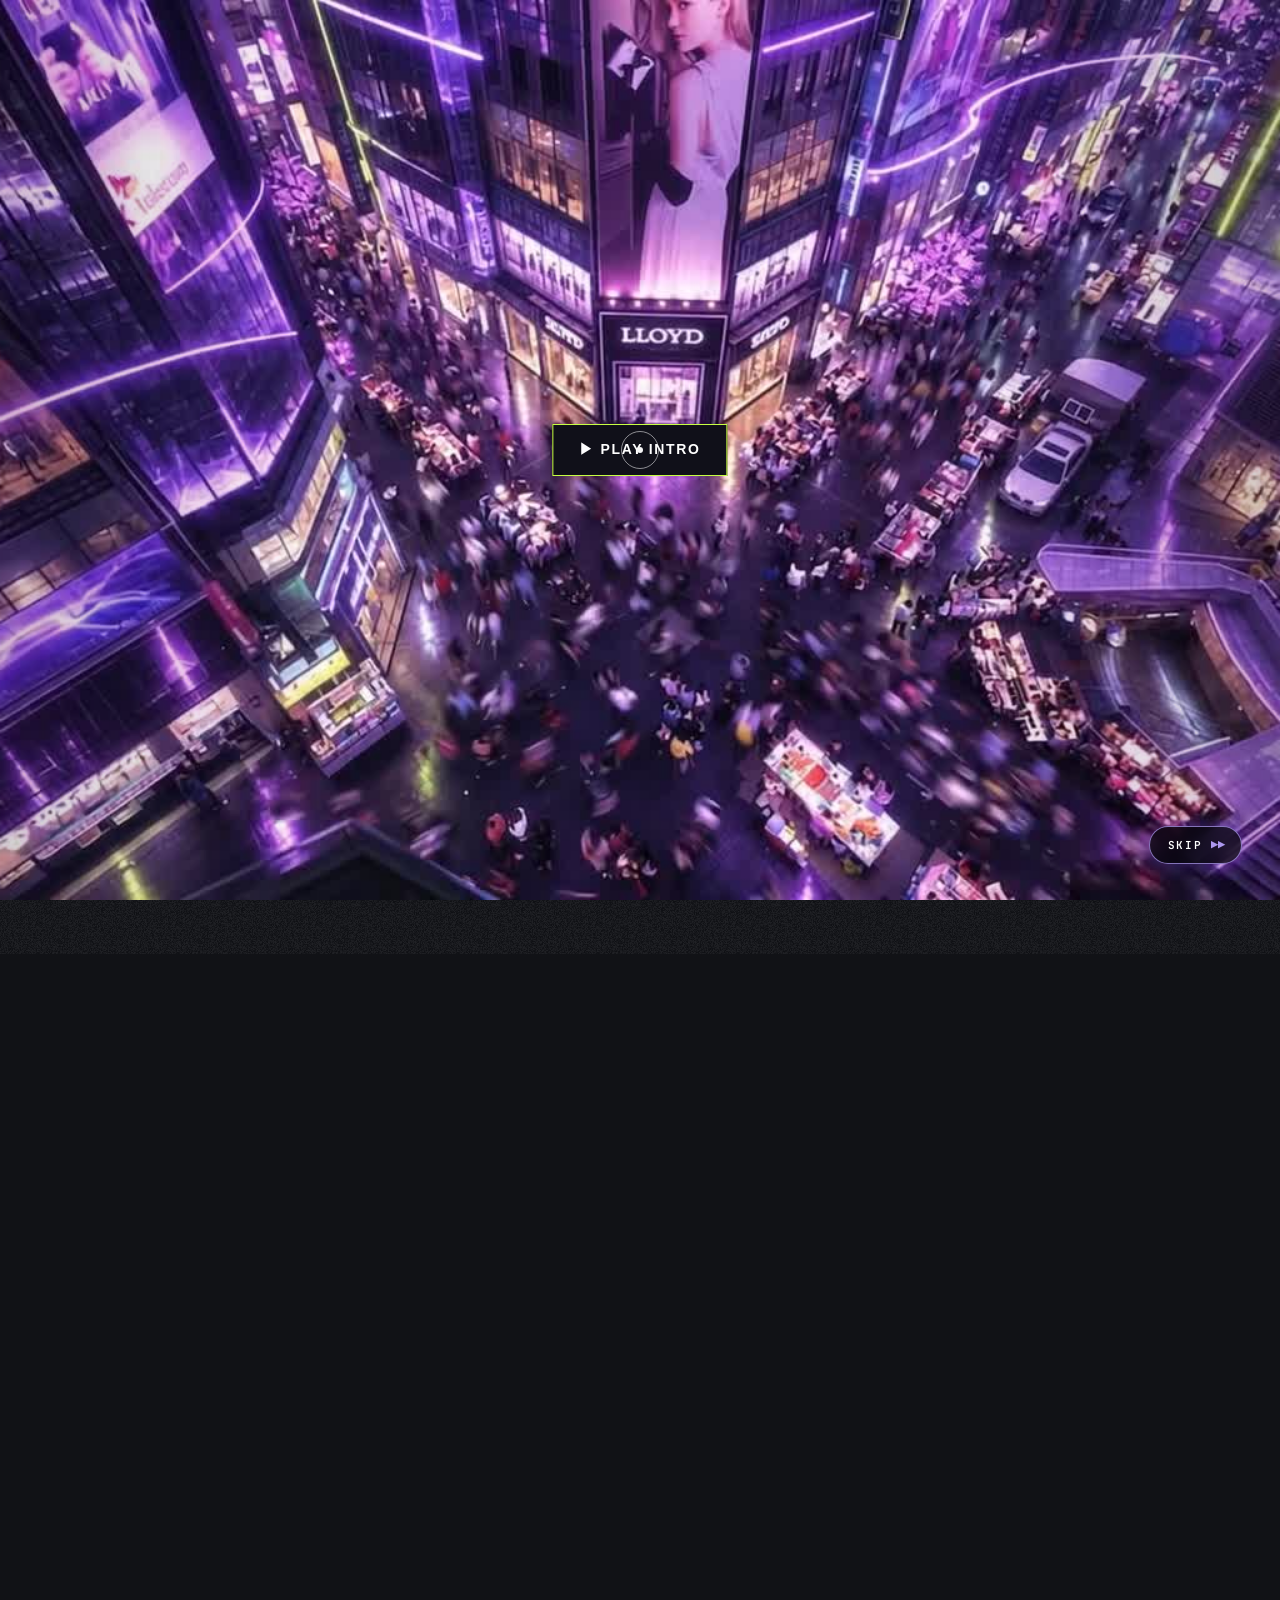
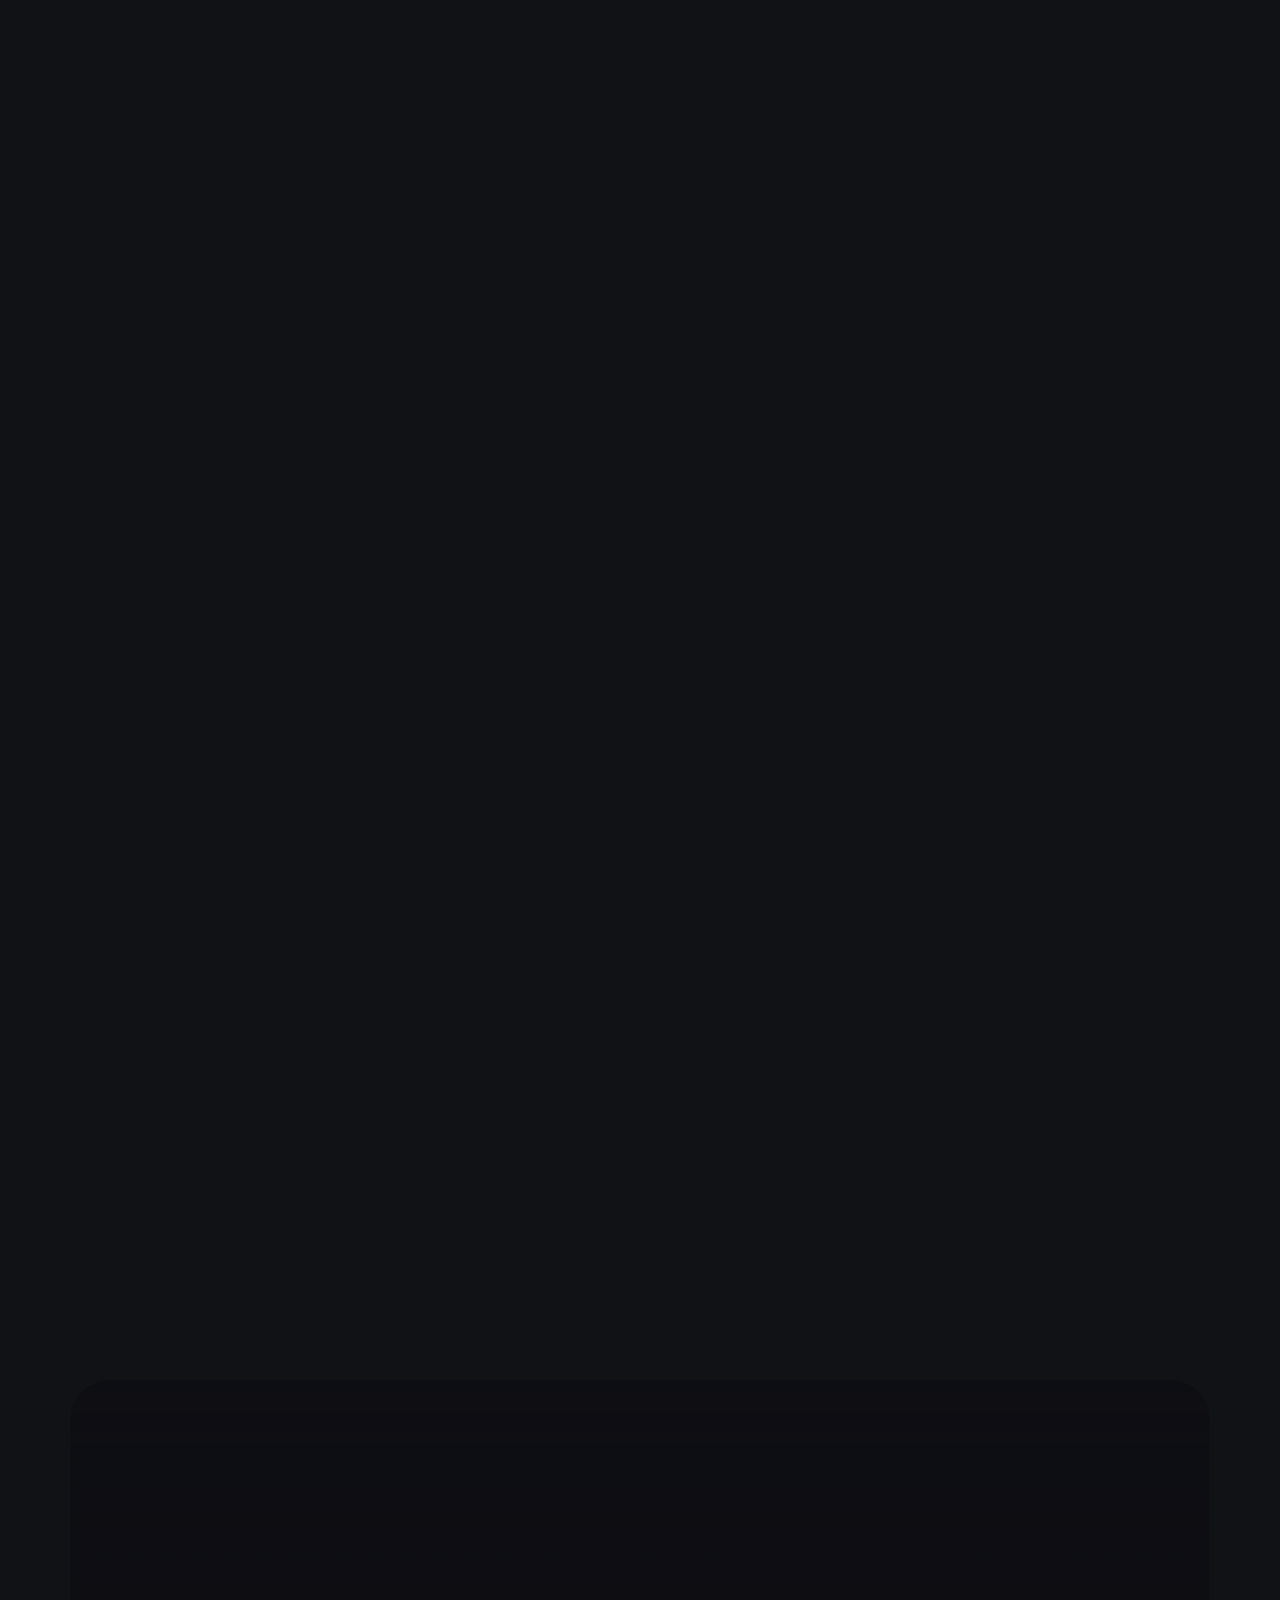
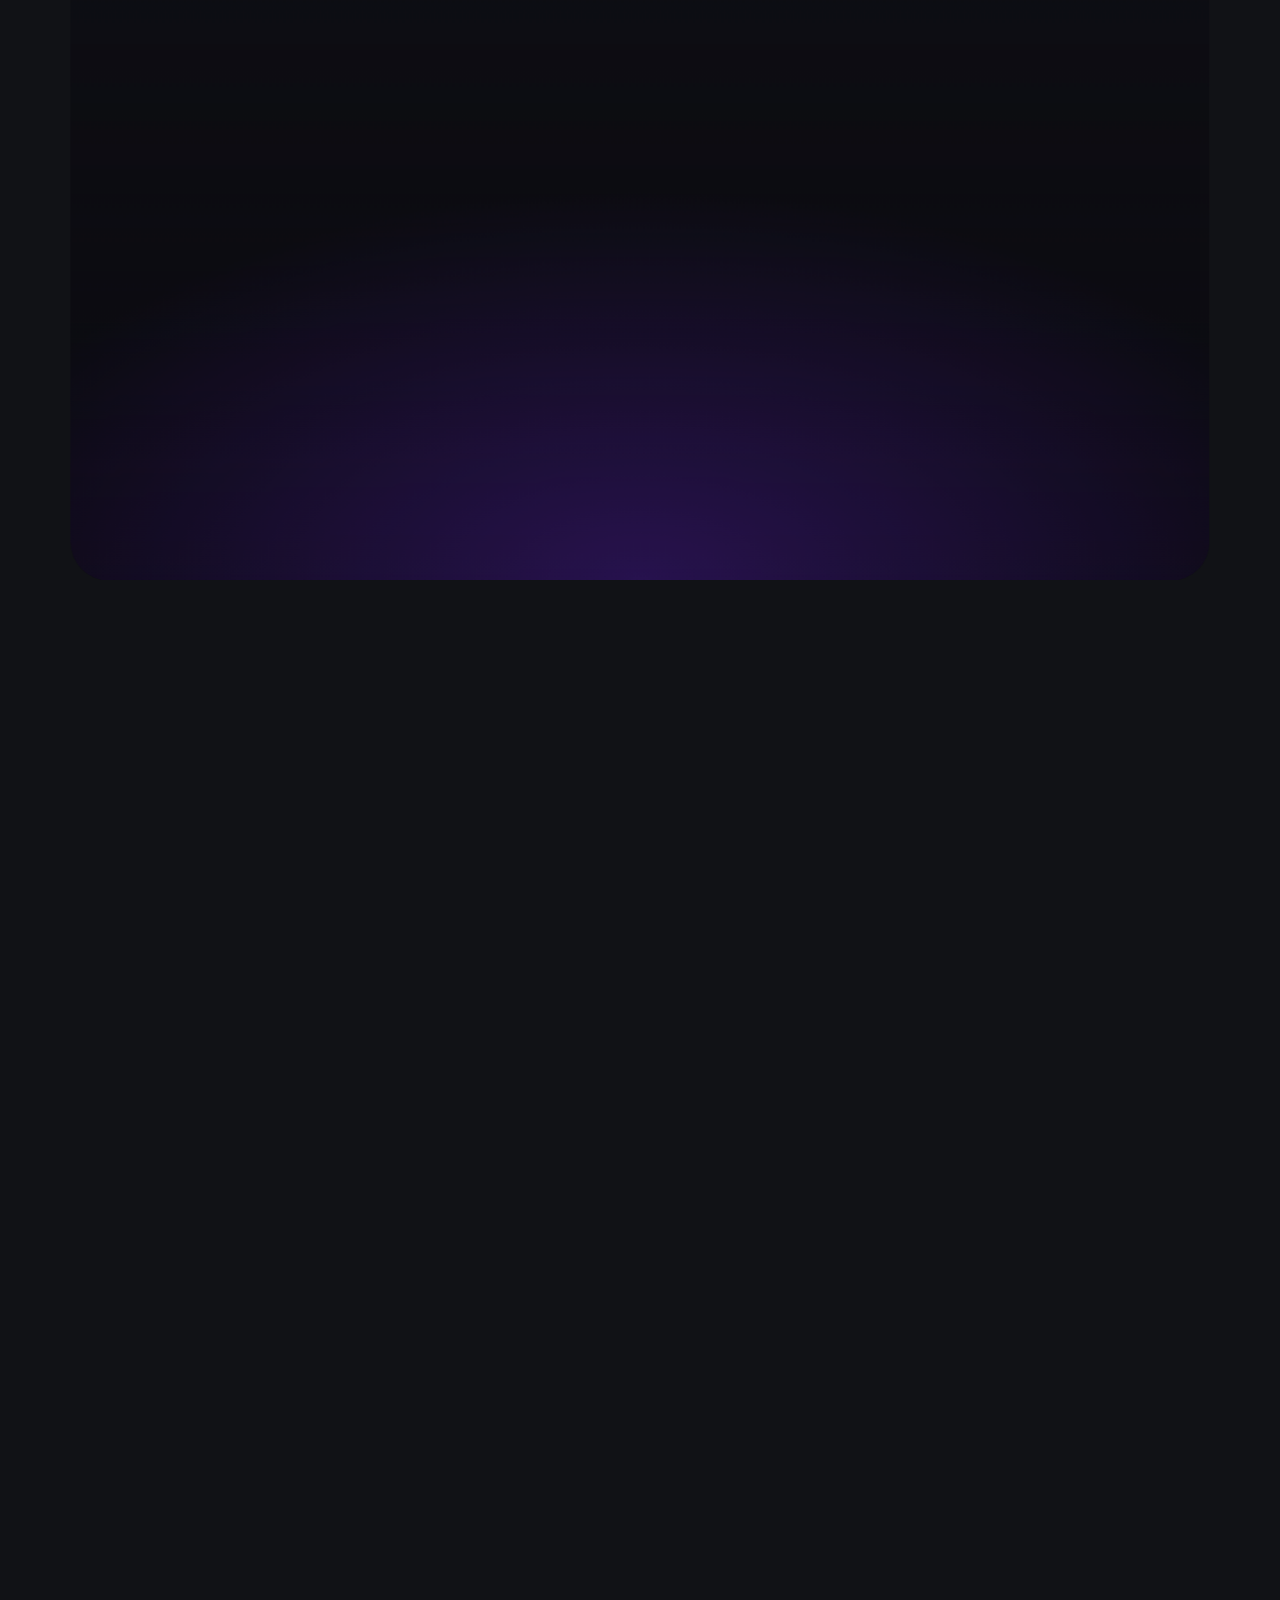
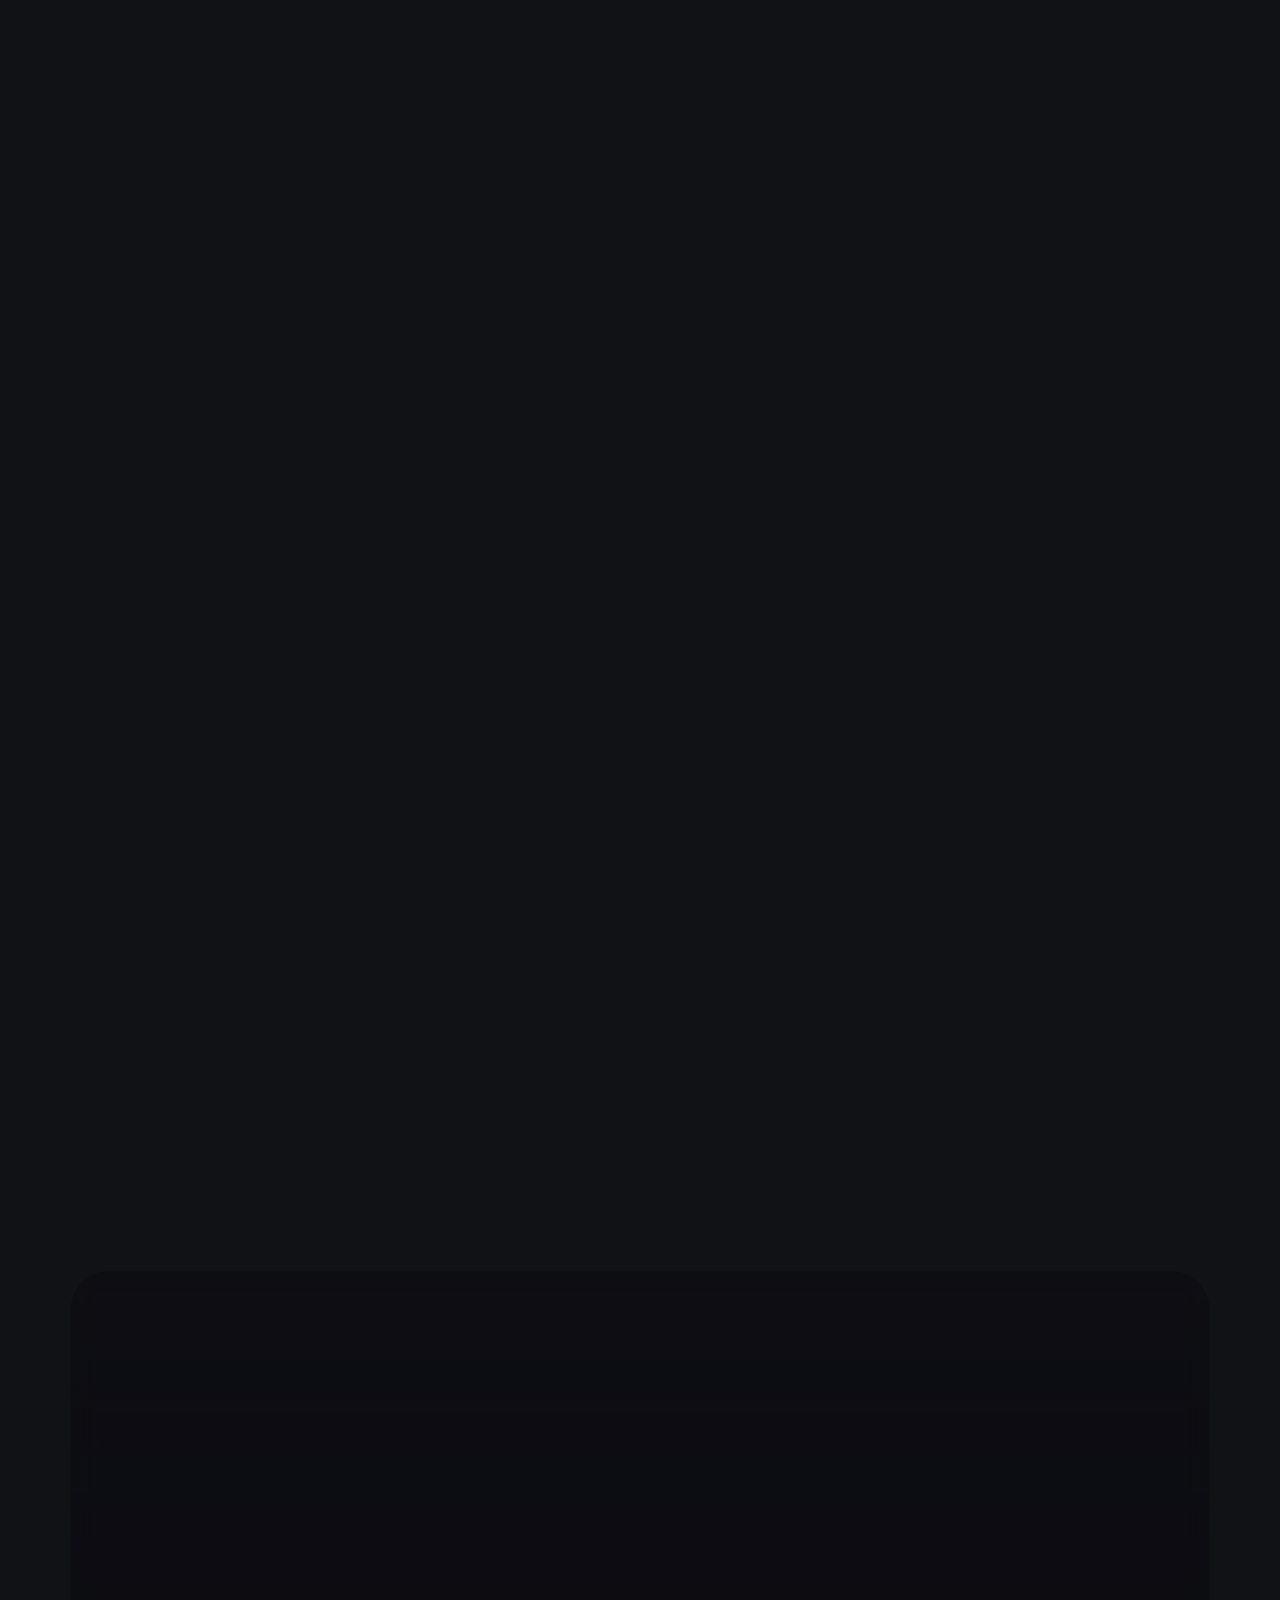
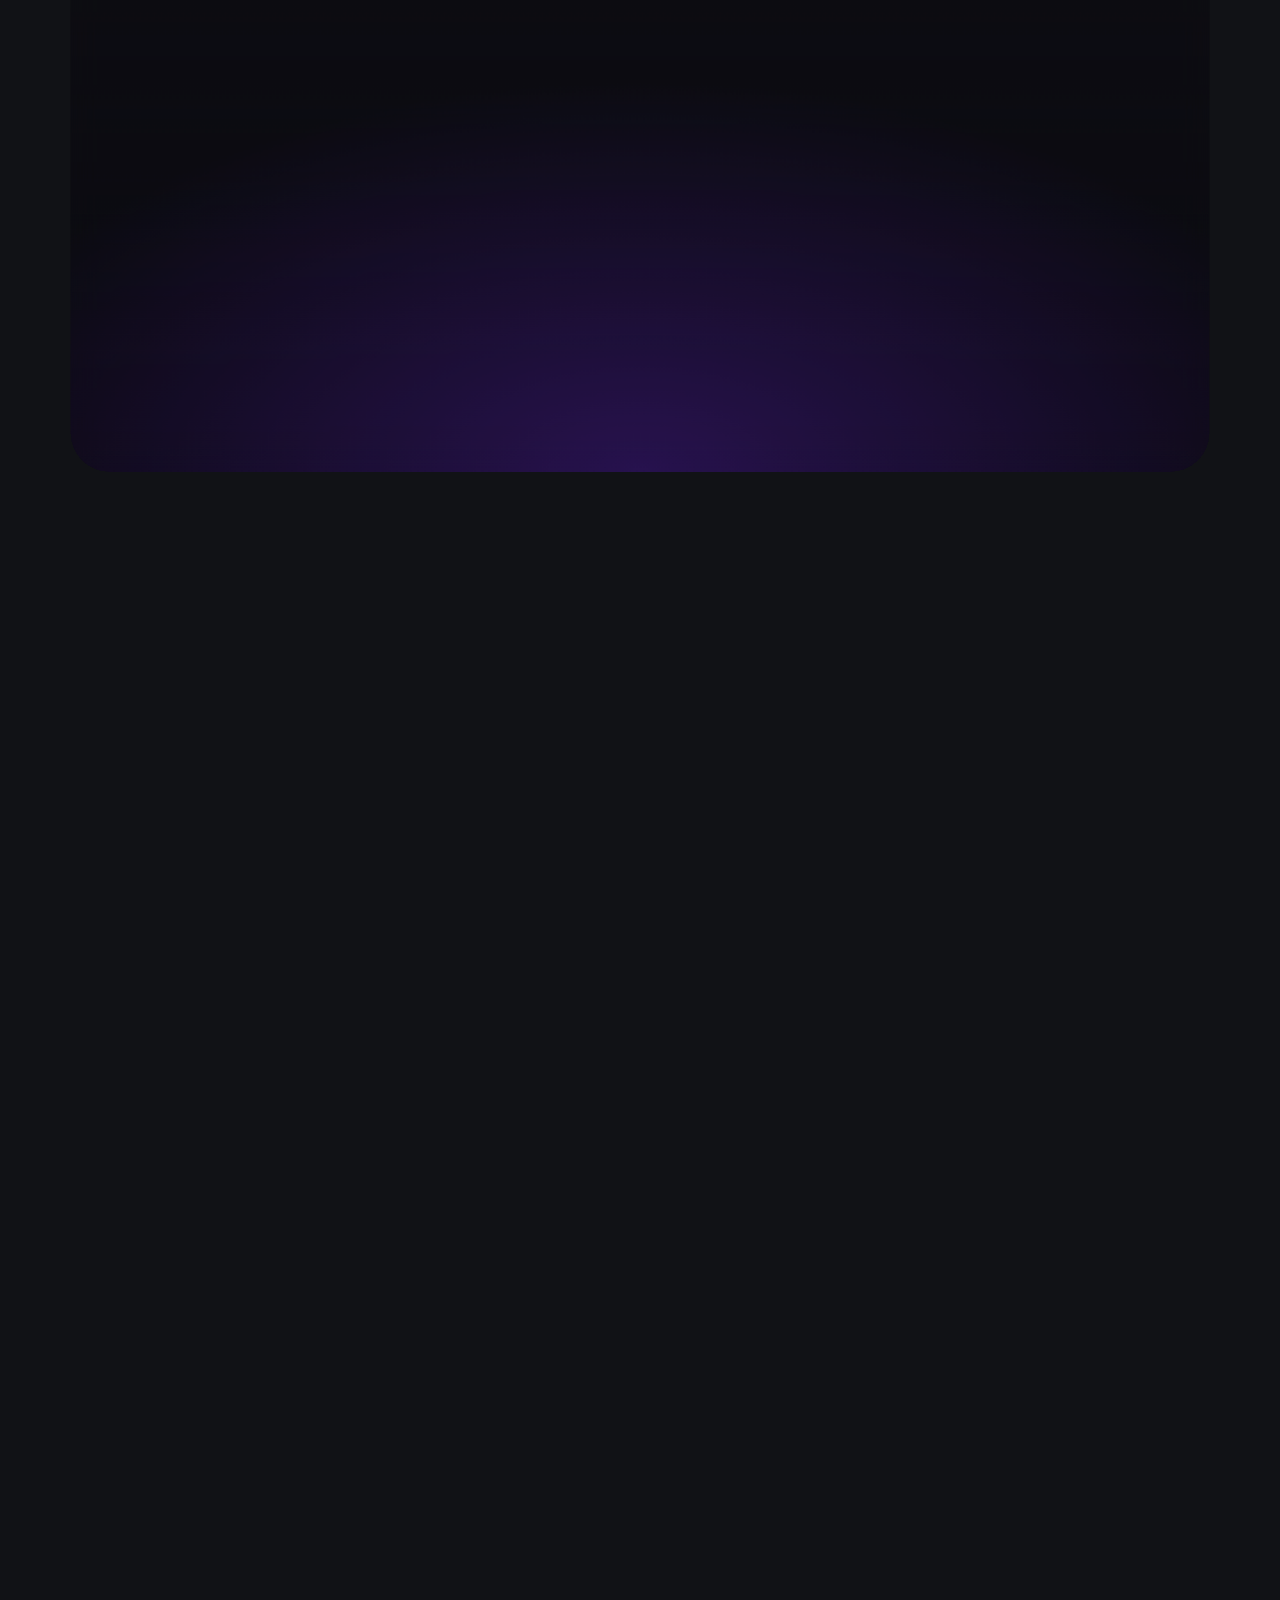
==== commit bcf8ae0e: "Update team site to FINAL V16" ====
--- a/index.html
+++ b/index.html
@@ -2198,8 +2198,12 @@
   if(RP==='map'){RZ=-1;try{const st=JSON.parse(sessionStorage.getItem('myeongdong-map-state')||'{}');if(st&&st.act>=0&&st.act<3)RZ=st.act}catch(_){}}
   // Restore map and selected street-food zone without replaying the intro.
   const restoreCrossroad=()=>{
-    if(RP==='play'){const go=()=>{measure();const b=document.getElementById('xpStart');if(!b)return;const r=b.getBoundingClientRect();
-      window.scrollTo({top:Math.max(0,r.top+window.scrollY+r.height/2-innerHeight*.55),behavior:'instant'});sy=window.scrollY};go();setTimeout(go,350);return}
+    if(RP==='play'){if(location.hash)try{history.replaceState(null,'',location.pathname+location.search)}catch(_){}
+      let O=null;try{O=JSON.parse(sessionStorage.getItem('md2030-play-origin')||'null')}catch(_){}
+      const docTop=el=>{let y=0;for(let e=el;e;e=e.offsetParent)y+=e.offsetTop;return y};
+      const go=()=>{measure();const b=(O&&O.id&&document.getElementById(O.id))||document.getElementById('xpStart');if(!b)return;const r=b.getBoundingClientRect();
+      const y=(O&&O.id===b.id&&typeof O.off==='number')?docTop(b)-O.off:r.top+window.scrollY+r.height/2-innerHeight*.55;
+      window.scrollTo({top:Math.max(0,y),behavior:'instant'});sy=window.scrollY};go();setTimeout(go,350);return}
     const section=document.getElementById('explore');
     if(!section)return;
     measure();
@@ -2572,9 +2576,17 @@
    layer.classList.remove('loading');want=false};
  // the layer turns opaque at once (page content is taken out of layout/paint), the street then fades in from black in 0.3 s
  const show=()=>{window.__MD_GAME_ON=true;document.documentElement.classList.add('md-game-on');layer.classList.add('on');layer.setAttribute('aria-hidden','false')};
- const hide=()=>{const xs=document.getElementById('xpStart');
+ // [V16] the exact play button the visitor used (PLAY / ENTER THE CITY / PLAY THE GAME) + its place on screen
+ let origin=null;
+ // layout position (offsetTop chain) — not affected by the scroll-linked entrance transforms of the V13 flow effect
+ const docTop=el=>{let y=0;for(let e=el;e;e=e.offsetParent)y+=e.offsetTop;return y};
+ const saveOrigin=a=>{const off=docTop(a)-window.scrollY;origin={el:a,id:a.id,off};
+   try{sessionStorage.setItem('md2030-play-origin',JSON.stringify({id:a.id,off}))}catch(_){}};
+ const hide=()=>{const xs=(origin&&origin.el&&origin.el.isConnected)?origin.el:document.getElementById('xpStart');
    document.documentElement.classList.remove('md-game-on');window.__MD_GAME_ON=false;want=false;   // page content back first …
-   const at=()=>{const r=xs.getBoundingClientRect();return Math.max(0,window.scrollY+r.top+r.height/2-innerHeight*.55)};
+   const at=()=>{const r=xs.getBoundingClientRect();
+     if(origin&&origin.el===xs)return Math.max(0,docTop(xs)-origin.off);                      // exactly where it was when clicked
+     return Math.max(0,window.scrollY+r.top+r.height/2-innerHeight*.55)};
    if(xs){if(window.__mdSnap)window.__mdSnap(at);else window.scrollTo({top:at(),behavior:'instant'})}      // … land on the PLAY section …
    layer.classList.remove('on','loading');layer.setAttribute('aria-hidden','true');                      // … then fade the game out
    try{ifr&&ifr.contentWindow.postMessage({md2030:1,type:'pause'},'*')}catch(_){}
@@ -2583,7 +2595,9 @@
    if(d.type==='ready'){ready=true;if(want)enter()}
    else if(d.type==='exit')hide();
    else if(d.type==='fail'){const on=layer.classList.contains('on');hide();destroy();if(on)location.href='game.html'}});
- const play=e=>{if(e.button>0||e.metaKey||e.ctrlKey||e.shiftKey||e.altKey)return;e.preventDefault();
+ const play=e=>{if(e.button>0||e.metaKey||e.ctrlKey||e.shiftKey||e.altKey)return;
+   saveOrigin(e.currentTarget);   // also used by game.html opened on its own (index.html?return=play)
+   e.preventDefault();
    clearTimeout(removeT);if(!ifr)create();show();
    if(ready)enter();else{want=true;layer.classList.add('loading')}};
  document.querySelectorAll('a[href="game.html"]').forEach(a=>a.addEventListener('click',play));
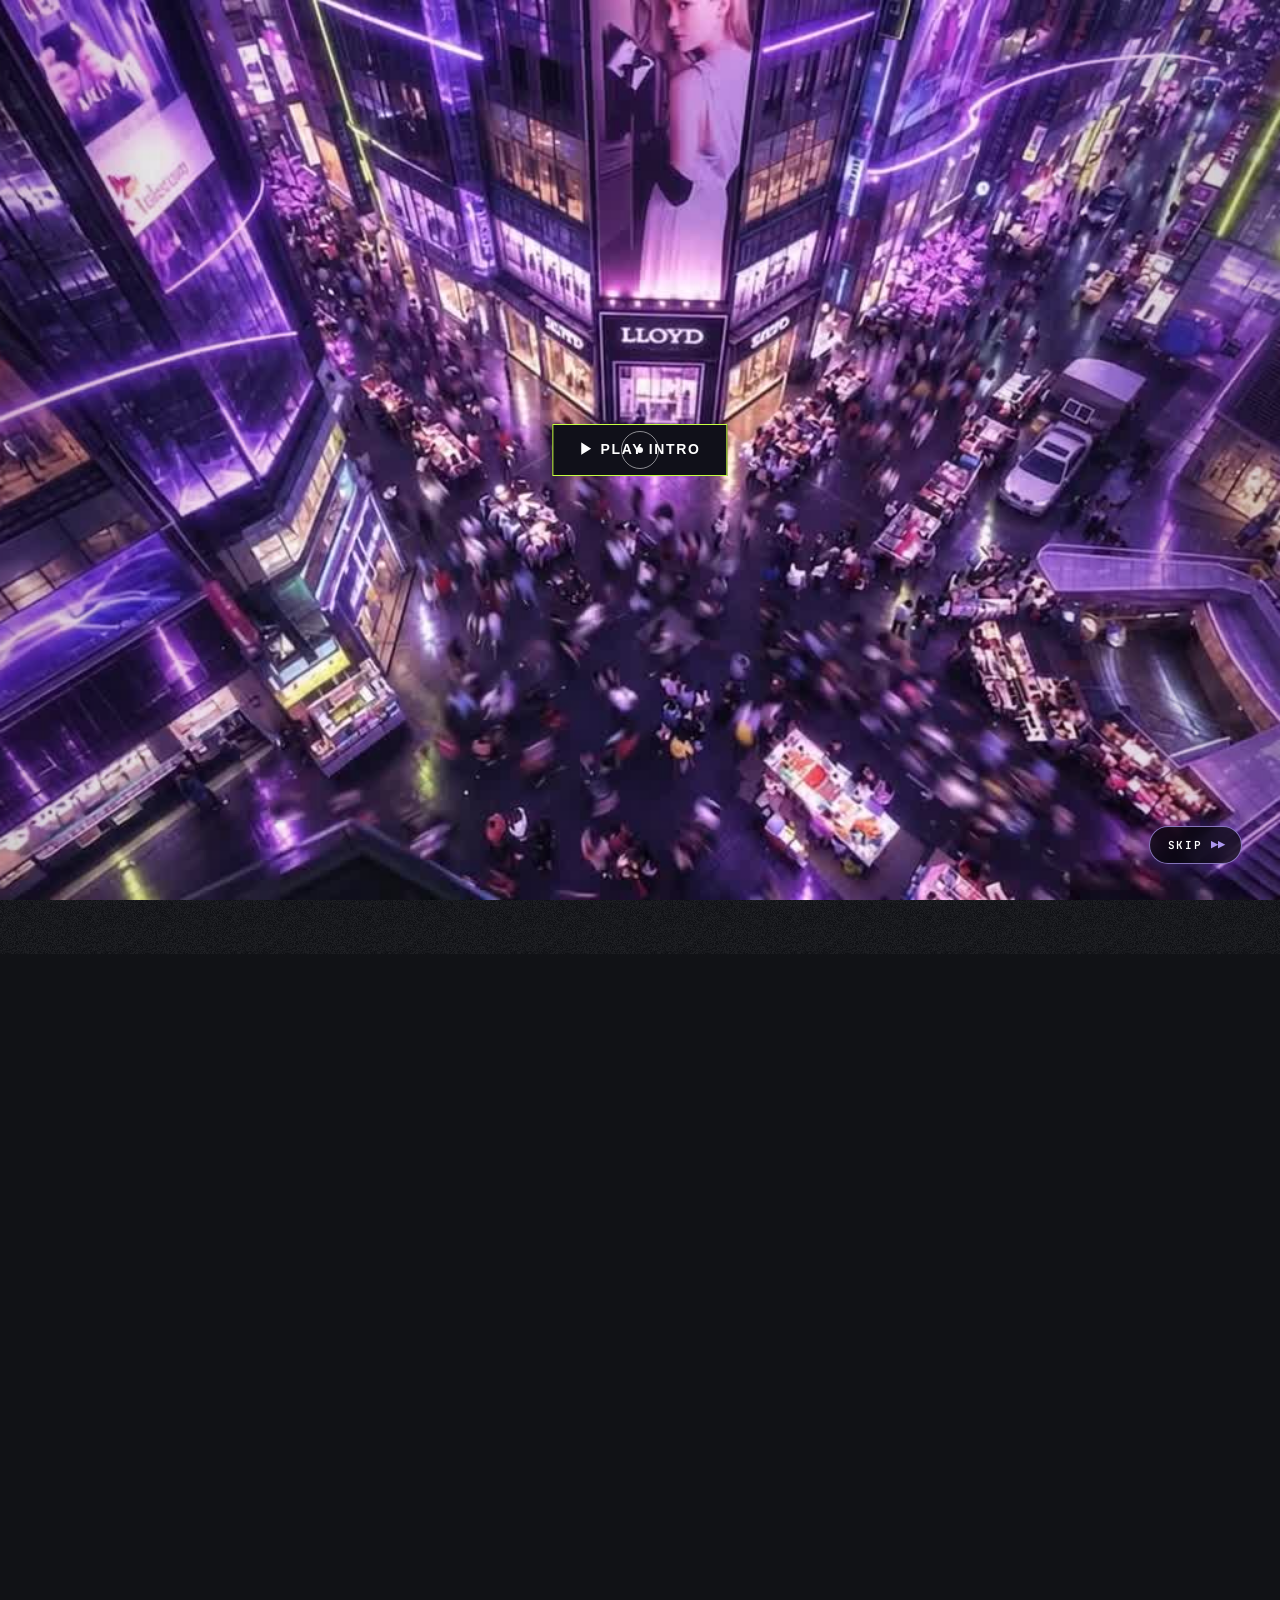
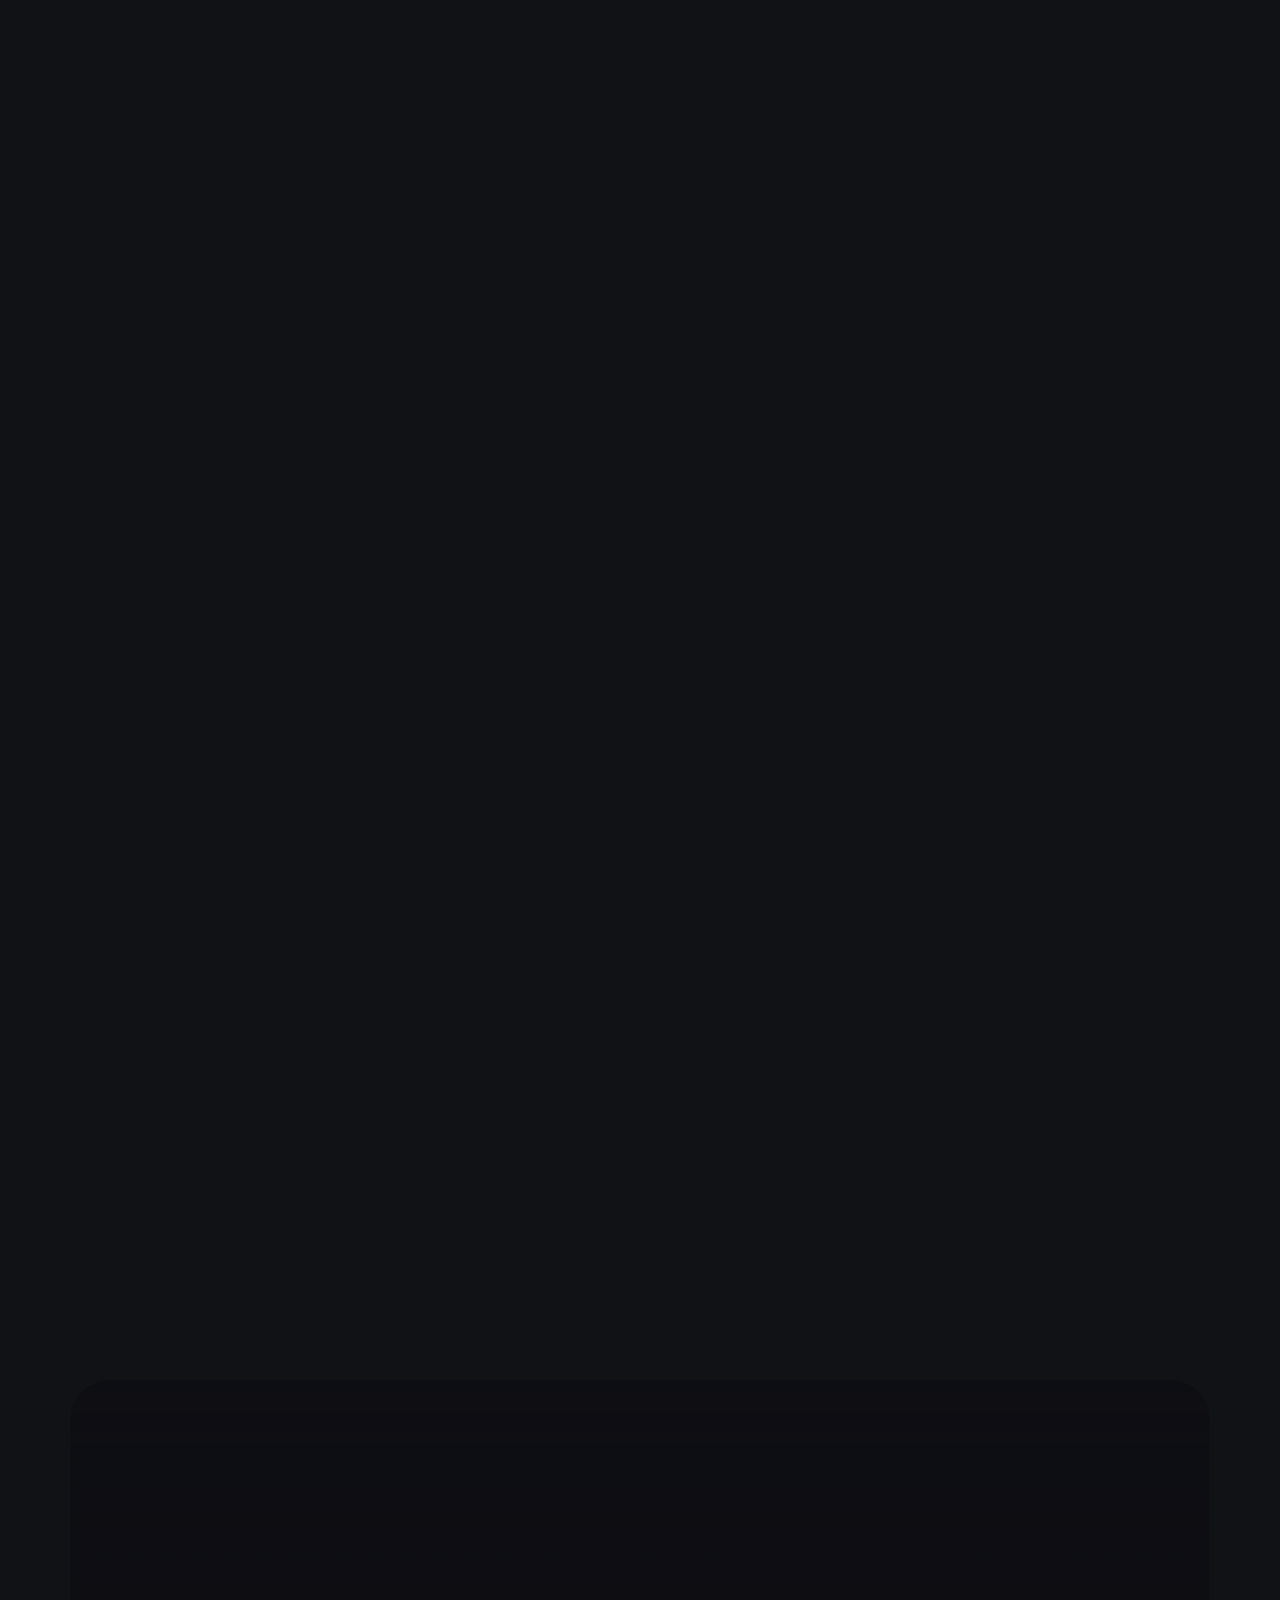
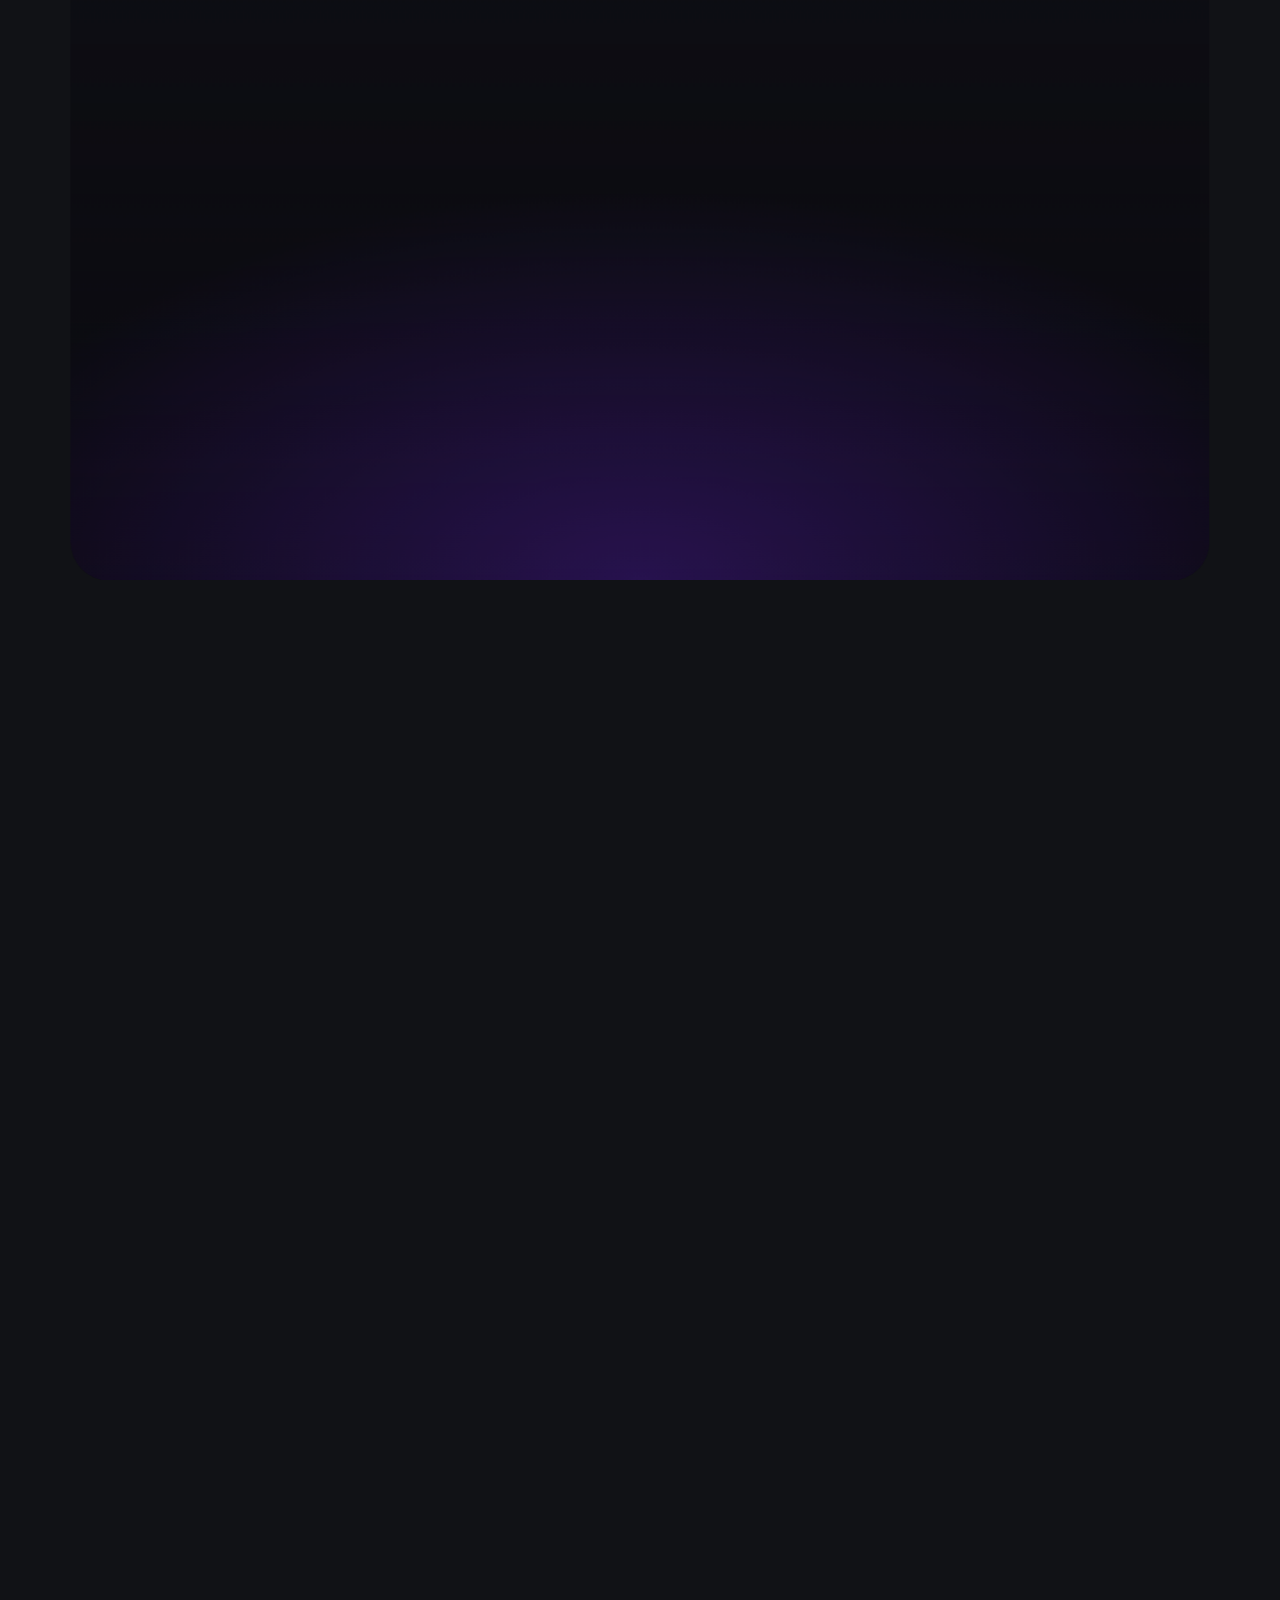
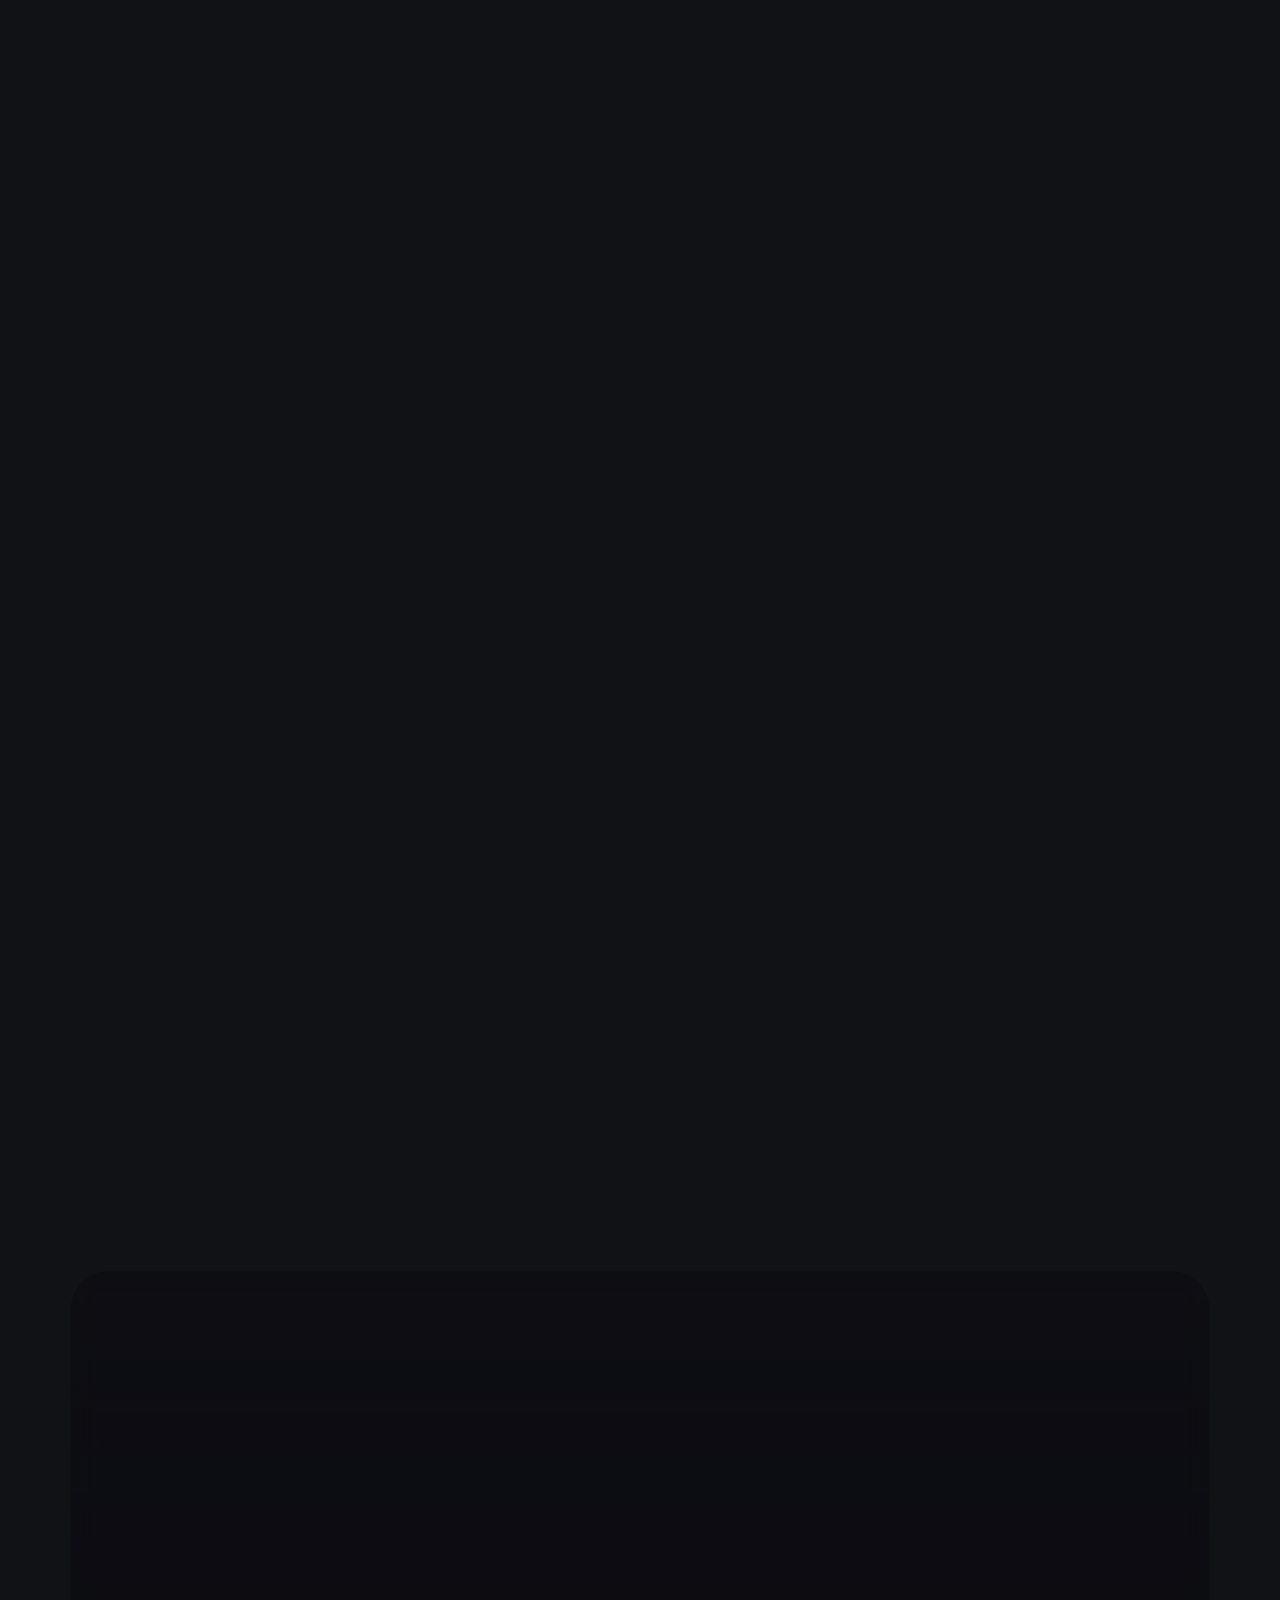
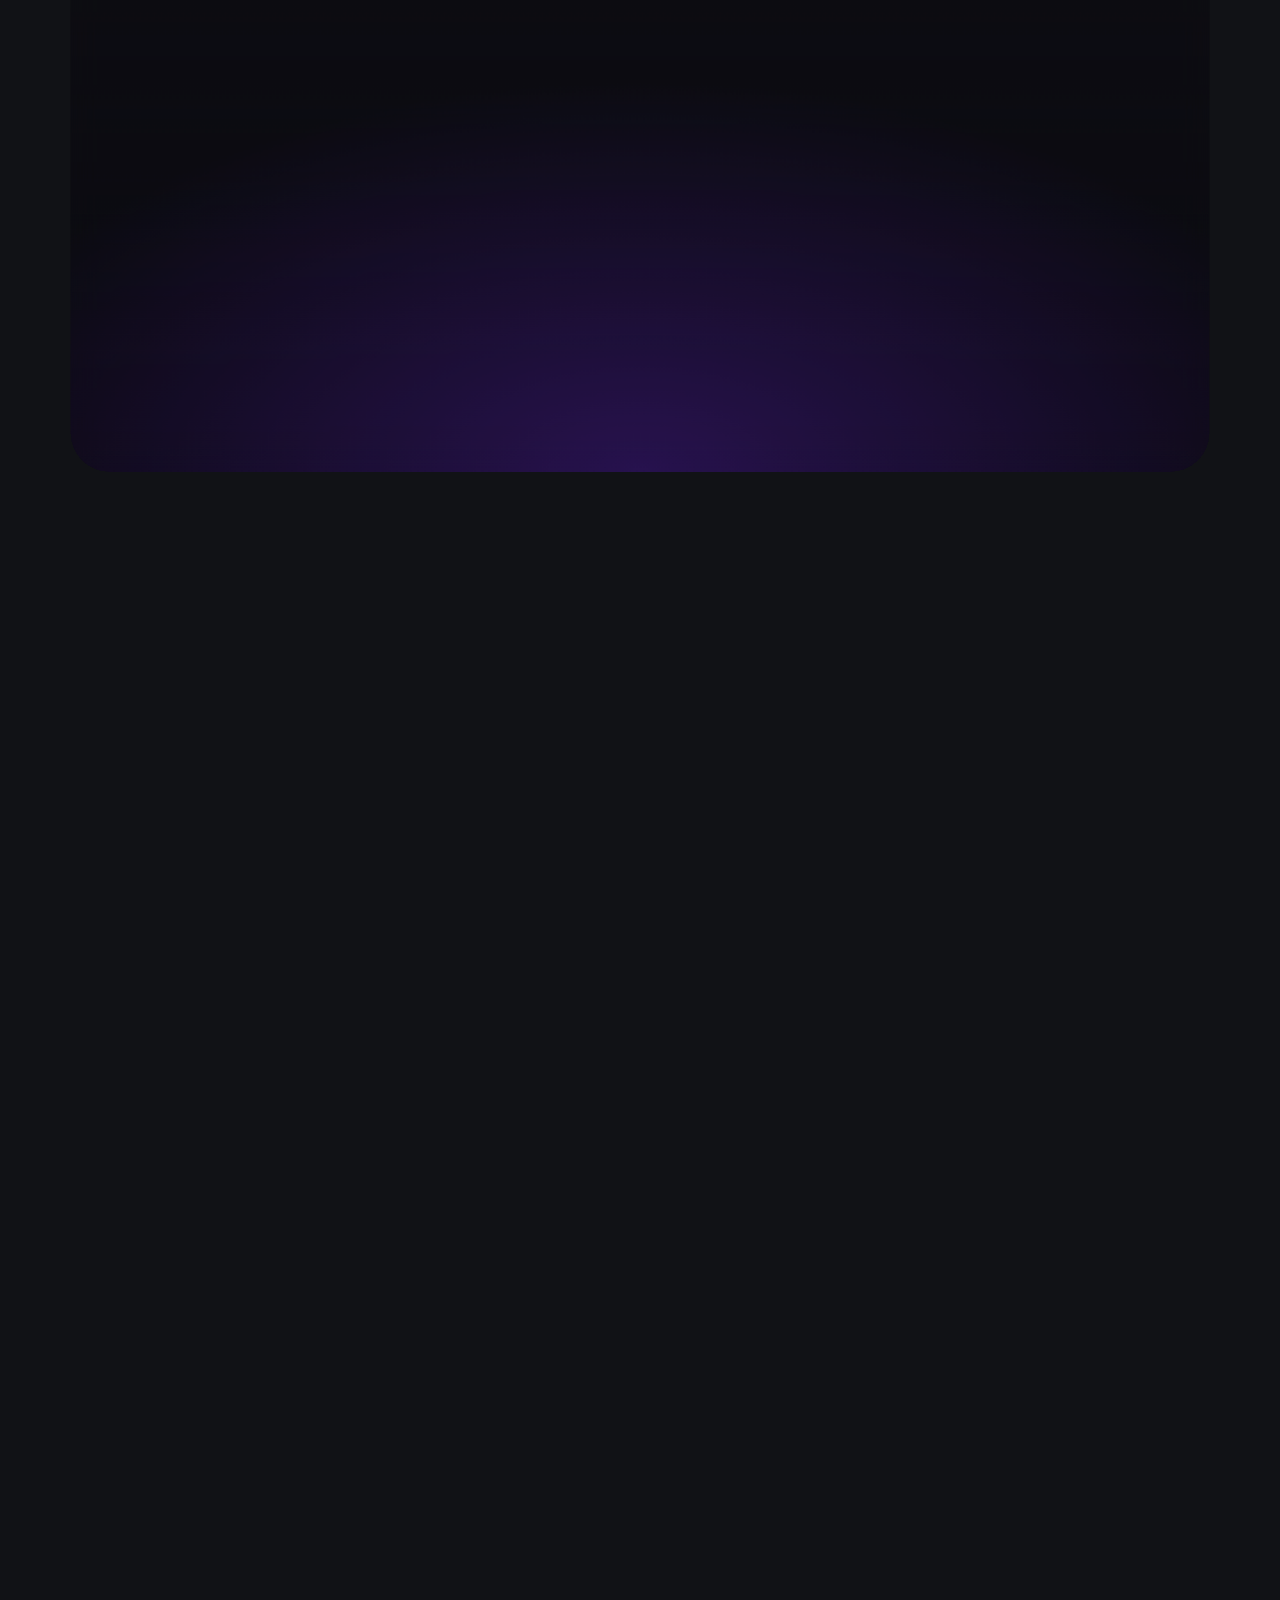
==== commit b6abe8fd: "Update team site with integrated BRIDGE V7 release" ====
--- a/index.html
+++ b/index.html
@@ -124,6 +124,27 @@
 .pc-dots i.on{width:26px;border-radius:999px;background:var(--lime)}
 .pc-hint{text-align:center;margin-top:14px;font-size:10px;letter-spacing:.18em;color:#9993a9}
 @media(max-width:700px){.pc-card{width:28.5vw;border-radius:16px}.pc-info{padding:2px 9px 11px;gap:4px}.pc-info b{font-size:12.5px}.pc-info .mono{font-size:7.5px;letter-spacing:.08em}.pc-info small{font-size:8px}.pc-stage{height:clamp(300px,52vh,460px)}}
+/* ===== [PERF] product cards: focus drawn with cached layers driven by ONE custom property (--f, 0→1) =====
+   · sharp image + a pre-blurred/desaturated copy (made once on a canvas) cross-fade with opacity
+   · the purple glow / deeper drop shadow are fixed layers whose opacity follows --f (no per-frame box-shadow strings)
+   · brightness(.8) is the dark shade layer (same maths), the focus edge is a fixed 1px ring layer
+   · layers are promoted (will-change) only while the section is on screen (.pc-live) */
+.pc-card{--f:0;--tb:2.2px;overflow:visible;box-shadow:none!important;filter:none!important;transition:none!important;border-color:rgba(157,92,255,.35)!important;will-change:auto}
+.pc-in{position:absolute;inset:0;border-radius:inherit;overflow:hidden;display:flex;flex-direction:column;background:#0b0912}
+.pc-card::before,.pc-card::after{content:"";position:absolute;inset:-1px;border-radius:inherit;pointer-events:none;z-index:-1}
+.pc-card::before{box-shadow:0 30px 70px rgba(0,0,0,.6);opacity:calc(1 - var(--f))}
+.pc-card::after{box-shadow:0 50px 100px rgba(0,0,0,.6),0 0 60px rgba(118,40,245,.5);opacity:var(--f)}
+.pc-edge{position:absolute;inset:-1px;border-radius:inherit;border:1px solid rgba(190,140,255,.85);pointer-events:none;opacity:var(--f);z-index:3}
+.pc-blur{position:absolute;inset:0;width:100%;height:100%;object-fit:cover;pointer-events:none;opacity:calc(1 - var(--f));display:block}
+.pc-shade{opacity:calc(1 - (.8 + .2*var(--f))*(1 - .1*(1 - var(--f))))}
+.pc-glow{opacity:calc(var(--f)*var(--f))}
+.pc-card:not(.blur-ready) .pc-img img{filter:blur(calc((1 - var(--f))*var(--tb))) saturate(calc(.88 + .12*var(--f)))}   /* only until the blurred copy exists */
+.pc-card.soft{border-color:rgba(157,92,255,.2)!important}   /* the live blur used to soften the 1px border too */
+.pc-card.soft .pc-info .mono{color:transparent;text-shadow:0 0 var(--tbf,0px) var(--purple-hi)}
+.pc-card.soft .pc-info b{color:transparent;text-shadow:0 0 var(--tbf,0px) #fff}
+.pc-live .pc-card{will-change:transform}
+.pc-live .pc-card::before,.pc-live .pc-card::after,.pc-live .pc-edge,.pc-live .pc-blur,.pc-live .pc-shade,.pc-live .pc-glow{will-change:opacity}
+@media(max-width:700px){.pc-card{--tb:1.4px}}
 </style><style id="xp-integration-style-end"></style></head><body>
 
 <meta name="claude:viewport-fit-sides" content="cover">
@@ -2135,7 +2156,11 @@
   E.cv.addEventListener('pointerdown',e=>{if(e.button!==0)return;E.drag={x:e.clientX,y:e.clientY,tx:E.tv.tx,ty:E.tv.ty,moved:false,id:e.pointerId};E._dirty=true});
   const endDrag=e=>{if(!E.drag)return;if(E.drag.moved){E.justDragged=true;setTimeout(()=>{E.justDragged=false},60)}try{E.cv.releasePointerCapture(E.drag.id)}catch(_){}E.drag=null;E.sec.classList.remove('dragging')};
   E.cv.addEventListener('pointerup',endDrag);E.cv.addEventListener('pointercancel',endDrag);
-  E.cv.addEventListener('pointermove',e=>{E._dirty=true;const r=E.cv.getBoundingClientRect();E.mx=e.clientX-r.left;E.my=e.clientY-r.top;E.inside=true;
+  // [PERF] pointer events only record the newest position; the work runs once per animation frame
+  //        (offsetX/Y = position inside the canvas → no getBoundingClientRect() / forced layout per event)
+  let pmEv=null,pmRaf=0;
+  E.cv.addEventListener('pointermove',e=>{pmEv={ox:e.offsetX,oy:e.offsetY,clientX:e.clientX,clientY:e.clientY};if(!pmRaf)pmRaf=requestAnimationFrame(()=>{pmRaf=0;const ev=pmEv;pmEv=null;if(ev)pointerMap(ev)})},{passive:true});
+  const pointerMap=e=>{E._dirty=true;E.mx=e.ox;E.my=e.oy;E.inside=true;
     if(E.drag){const dx=e.clientX-E.drag.x,dy=e.clientY-E.drag.y;
       if(!E.drag.moved&&Math.hypot(dx,dy)>5){E.drag.moved=true;E.sec.classList.add('dragging');try{E.cv.setPointerCapture(E.drag.id)}catch(_){}}
       if(E.drag.moved){const lx=E.W*.45,ly=E.H*.4;
@@ -2148,16 +2173,17 @@
       E.pointerTarget.x=((E.mx/Math.max(1,E.W))-.5)*-36;
       E.pointerTarget.y=((E.my/Math.max(1,E.H))-.5)*-22;
     }
-    if(E.act<0){const m=toMap(E.mx,E.my);E.hover=hitZone(m.x,m.y);E.cv.style.cursor=''}});
-  E.cv.addEventListener('pointerleave',()=>{E.pointerTarget.x=0;E.pointerTarget.y=0;E._dirty=true;E.inside=false;if(E.act<0)E.hover=-1;ring.classList.remove('hot');curTxt.textContent=''});
-  E.cv.addEventListener('click',e=>{if(E.justDragged)return;const r=E.cv.getBoundingClientRect();const m=toMap(e.clientX-r.left,e.clientY-r.top);const k=hitZone(m.x,m.y);
+    if(E.act<0){const m=toMap(E.mx,E.my);E.hover=hitZone(m.x,m.y)}};
+  E.cv.addEventListener('pointerleave',()=>{if(pmRaf){cancelAnimationFrame(pmRaf);pmRaf=0;pmEv=null}E.pointerTarget.x=0;E.pointerTarget.y=0;E._dirty=true;E.inside=false;if(E.act<0)E.hover=-1;ring.classList.remove('hot');curTxt.textContent=''});
+  E.cv.addEventListener('click',e=>{if(E.justDragged)return;const m=toMap(e.offsetX,e.offsetY);const k=hitZone(m.x,m.y);
     if(k>=0&&k!==E.act)activate(k);else if(E.act>=0&&k<0)activate(-1)});
   addEventListener('keydown',e=>{if(e.key==='Escape'&&E.act>=0)activate(-1)});
 }
 const proj=(i,j,z=0)=>({x:E.ox+(i-j)*E.tw,y:E.oy+(i+j)*E.th-z});
 const toMap=(x,y)=>({x:(x-E.view.tx-E.pointerOffset.x)/E.view.s,y:(y-E.view.ty-E.pointerOffset.y)/E.view.s});
 function hitZone(mx,my){
-  let best=-1,bd=9;ZONES.forEach((z,k)=>{const c=proj(z.gi[0]+.5,z.gi[1]+.5);const R=3.5*1.414;const q=Math.pow((mx-c.x)/(R*E.tw),2)+Math.pow((my-c.y)/(R*E.th),2);if(q<1&&q<bd){bd=q;best=k}});return best;
+  let best=-1,bd=9;const R=3.5*1.414,rx=R*E.tw,ry=R*E.th;
+  ZONES.forEach((z,k)=>{const c=(G&&G.zc&&G.zc[k])||proj(z.gi[0]+.5,z.gi[1]+.5);const ax=(mx-c.x)/rx,ay=(my-c.y)/ry,q=ax*ax+ay*ay;if(q<1&&q<bd){bd=q;best=k}});return best;   // [PERF] cached centres, no pow()
 }
 function setTarget(k){
   if(k<0){E.tv={s:1,tx:0,ty:0};return}
@@ -2225,43 +2251,119 @@
 const mixa=(a,b,t)=>[a[0]+(b[0]-a[0])*t,a[1]+(b[1]-a[1])*t,a[2]+(b[2]-a[2])*t];
 const mixc=(a,b,t)=>{const c=mixa(a,b,t);return `rgb(${c[0]|0},${c[1]|0},${c[2]|0})`};
 const TOP=[42,36,76],TOPG=[110,60,210],TOPL=[96,132,40],LEFT=[18,15,32],RIGHT=[30,26,58],RIGHTG=[66,36,136];
-/* hologram products floating over each place: sphere · cube · cone (placeholders until product images exist).
-   idle = faint & small; hover/active = larger, brighter and sharper, with scan lines and a light beam */
+/* ===================================================================================================
+   [PERF] EXPLORE MYEONGDONG — rendering structure rebuilt for speed (same picture, same interaction)
+   · geometry cache (G): every building's projected corners, its faces / edges / glass lines as Path2D,
+     its screen-space bounds, the route polyline + segment lengths, zone centres — rebuilt only on resize
+   · colour caches: building colours are looked up from tables (256 steps) instead of building rgb()/rgba()
+     strings and arrays for every building every frame
+   · per-frame maths: the light wave depends only on i+j → 31 sin() per frame instead of 144 sin()+pow();
+     the pointer glow uses a squared distance and exp() only near the pointer
+   · culling: buildings outside the visible map area (zoomed in) are not drawn (their glow state still updates)
+   · holograms: unit geometry + trig tables precomputed; the beam / glow gradients are cached per brightness step;
+     the soft blur is applied ONCE per hologram to an offscreen sprite instead of to every one of its ~25 strokes
+     (canvas filter blur on each stroke was the main frame-time cost)
+   · light packets: 10 fills (one per trail step, all 4 packets together) instead of 40
+   · hotspots / classes / hint: written only when the value really changes; hotspots now include the same
+     pointer-parallax offset as the canvas, so markers, buildings and click areas stay aligned
+   =================================================================================================== */
+const G={key:'',cells:null,zc:[],rp:[],seg:[],tot:0,roads:null,route:null,scratch:null,sx:null};
+const Q=v=>v<=0?0:v>=1?255:(v*255+.5)|0;
+const _cLeft=[],_cRight=[],_cTop=new Map(),_cEdgeP=[],_cEdgeL=[],_cGlass=[],_cGlowP=[],_cGlowL=[];
+const colLeft=g=>_cLeft[g]||(_cLeft[g]=mixc(LEFT,RIGHTG,g/255*.6));
+const colRight=g=>_cRight[g]||(_cRight[g]=mixc(RIGHT,RIGHTG,g/255));
+const colTop=(g,lm)=>{const key=g*256+lm;let s=_cTop.get(key);if(!s){const G1=g/255,L1=lm/255;s=L1>.05?mixc(mixa(TOP,TOPG,G1),TOPL,L1*.9):mixc(TOP,TOPG,G1);_cTop.set(key,s)}return s};
+const colEdgeP=g=>_cEdgeP[g]||(_cEdgeP[g]=`rgba(157,92,255,${.28+g/255*.7})`);
+const colEdgeL=l=>_cEdgeL[l]||(_cEdgeL[l]=`rgba(197,255,53,${.3+l/255*.6})`);
+const colGlass=g=>_cGlass[g]||(_cGlass[g]=`rgba(157,92,255,${.1+g/255*.5})`);
+const colGlowP=g=>_cGlowP[g]||(_cGlowP[g]=`rgba(157,92,255,${g/255*.5})`);
+const colGlowL=g=>_cGlowL[g]||(_cGlowL[g]=`rgba(197,255,53,${g/255*.35})`);
+function buildGeo(){
+  const key=[E.ox,E.oy,E.tw,E.th,E.u].join(',');if(G.key===key&&G.cells)return;G.key=key;
+  const u=E.u;
+  G.cells=E.cells.map(c=>{
+    const a=.1,i0=c.i+a,i1=c.i+1-a,j0=c.j+a,j1=c.j+1-a,h=c.h*u;
+    const T0=proj(i0,j0,h),T1=proj(i1,j0,h),T2=proj(i1,j1,h),T3=proj(i0,j1,h),B1=proj(i1,j0,0),B2=proj(i1,j1,0),B3=proj(i0,j1,0);
+    const cc=proj(c.i+.5,c.j+.5,h*.6);
+    const L=new Path2D();L.moveTo(T3.x,T3.y);L.lineTo(T2.x,T2.y);L.lineTo(B2.x,B2.y);L.lineTo(B3.x,B3.y);L.closePath();
+    const R=new Path2D();R.moveTo(T2.x,T2.y);R.lineTo(T1.x,T1.y);R.lineTo(B1.x,B1.y);R.lineTo(B2.x,B2.y);R.closePath();
+    const T=new Path2D();T.moveTo(T0.x,T0.y);T.lineTo(T1.x,T1.y);T.lineTo(T2.x,T2.y);T.lineTo(T3.x,T3.y);T.closePath();
+    const Ed=new Path2D();Ed.moveTo(T3.x,T3.y);Ed.lineTo(T0.x,T0.y);Ed.lineTo(T1.x,T1.y);Ed.lineTo(T2.x,T2.y);Ed.lineTo(T3.x,T3.y);Ed.moveTo(T2.x,T2.y);Ed.lineTo(B2.x,B2.y);
+    let Gl=null;if(h>34*u){Gl=new Path2D();for(let f=1;f<4;f++){const t=f/4;Gl.moveTo(lerp(T2.x,B2.x,t),lerp(T2.y,B2.y,t));Gl.lineTo(lerp(T1.x,B1.x,t),lerp(T1.y,B1.y,t))}}
+    const xs=[T0.x,T1.x,T2.x,T3.x,B1.x,B2.x,B3.x],ys=[T0.y,T1.y,T2.y,T3.y,B1.y,B2.y,B3.y];
+    return {c,L,R,T,Ed,Gl,cx:cc.x,cy:cc.y,s:c.i+c.j,x0:Math.min(...xs)-3,x1:Math.max(...xs)+3,y0:Math.min(...ys)-3,y1:Math.max(...ys)+3};
+  });
+  G.zc=ZONES.map(z=>proj(z.gi[0]+.5,z.gi[1]+.5));
+  G.rp=E.route.map(q=>proj(q[0],q[1]));G.seg=[];G.tot=0;
+  for(let q=0;q<G.rp.length-1;q++){const l=Math.hypot(G.rp[q+1].x-G.rp[q].x,G.rp[q+1].y-G.rp[q].y);G.seg.push(l);G.tot+=l}
+  G.roads=new Path2D();[3,7,11,15].forEach(r=>{let a=proj(r+.5,0),b=proj(r+.5,E.N);G.roads.moveTo(a.x,a.y);G.roads.lineTo(b.x,b.y);a=proj(0,r+.5);b=proj(E.N,r+.5);G.roads.moveTo(a.x,a.y);G.roads.lineTo(b.x,b.y)});
+  G.route=new Path2D();G.rp.forEach((p,i)=>i?G.route.lineTo(p.x,p.y):G.route.moveTo(p.x,p.y));
+}
+/* ---- holograms: unit geometry, built once ---- */
+const HG=(()=>{const ring=(fn)=>{const a=new Float32Array(37*3);for(let j=0;j<=36;j++){const t=j/36*6.283,p=fn(t);a[j*3]=p[0];a[j*3+1]=p[1];a[j*3+2]=p[2]}return a};
+  const sphere=[];for(let i=1;i<6;i++){const la=-Math.PI/2+i*Math.PI/6,rr=Math.cos(la),yy=Math.sin(la);sphere.push(ring(t=>[Math.cos(t)*rr,yy,Math.sin(t)*rr]))}
+  for(let i=0;i<6;i++){const lo=i/6*Math.PI;sphere.push(ring(t=>[Math.cos(t)*Math.cos(lo),Math.sin(t),Math.cos(t)*Math.sin(lo)]))}
+  const s=.72,cubeV=new Float32Array(24);for(let i=0;i<8;i++){cubeV[i*3]=i&1?s:-s;cubeV[i*3+1]=i&2?s:-s;cubeV[i*3+2]=i&4?s:-s}
+  const cone=[ring(t=>[Math.cos(t)*.75,.75,Math.sin(t)*.75])];
+  for(let j=0;j<12;j++){const t=j/12*6.283;cone.push(new Float32Array([0,-.95,0,Math.cos(t)*.75,.75,Math.sin(t)*.75]))}
+  cone.push(ring(t=>[Math.cos(t)*.38,-.1,Math.sin(t)*.38]));
+  return {sphere,cubeV,cubeE:[[0,1],[2,3],[4,5],[6,7],[0,2],[1,3],[4,6],[5,7],[0,4],[1,5],[2,6],[3,7]],cubeF:[[0,1,3,2],[4,5,7,6],[0,1,5,4],[2,3,7,6],[0,2,6,4],[1,3,7,5]],cone,
+    cr:Math.cos(.42),sr:Math.sin(.42),buf:new Float32Array(37*3),cache:[],beam:[],glow:[],disc:[],edgeA:[],edgeB:[]}})();
+const hgBeam=q=>HG.beam[q]||(HG.beam[q]=(()=>{const H=q/32,g=E.ctx.createLinearGradient(0,0,0,1);g.addColorStop(0,`rgba(157,92,255,${.05+.22*H})`);g.addColorStop(1,'rgba(157,92,255,0)');return g})());
+const hgGlow=q=>HG.glow[q]||(HG.glow[q]=(()=>{const H=q/32,g=E.ctx.createRadialGradient(0,0,0,0,0,1);g.addColorStop(0,`rgba(180,140,255,${.1+.22*H})`);g.addColorStop(1,'rgba(180,140,255,0)');return g})());
+const hgDisc=q=>HG.disc[q]||(HG.disc[q]=(()=>{const v=q/64,g=E.ctx.createRadialGradient(0,0,0,0,0,1);g.addColorStop(0,`rgba(197,255,53,${.38*v})`);g.addColorStop(.5,`rgba(118,40,245,${.28*v})`);g.addColorStop(1,'rgba(118,40,245,0)');return g})());
+function holoStrokes(c,k,H,cx,cy,R,a,cs,sn){
+  // rotate (ry) + tilt (rx) + project one unit poly-line into HG.buf, then stroke it — no arrays, no closures
+  const cr=HG.cr,sr=HG.sr,b=HG.buf,lw=(.7+H*.7)*Math.max(.8,E.u),rgb=H>.5?'210,255,140':'190,160,255';
+  const line=src=>{const n=src.length/3;let zs=0;
+    for(let i=0;i<n;i++){const x=src[i*3],y=src[i*3+1],z=src[i*3+2];const X=x*cs+z*sn,Z0=-x*sn+z*cs;const Y=y*cr-Z0*sr,Z=y*sr+Z0*cr;b[i*3]=cx+X*R;b[i*3+1]=cy+Y*R;zs+=Z}
+    const zf=zs/n,al=a*(.55+.45*clamp(.5-zf*.6));
+    c.beginPath();c.moveTo(b[0],b[1]);for(let i=1;i<n;i++)c.lineTo(b[i*3],b[i*3+1]);
+    c.strokeStyle=`rgba(${rgb},${al})`;c.lineWidth=lw;c.stroke()};
+  if(k===0){HG.sphere.forEach(line)}
+  else if(k===1){const V=HG.cubeV,P=new Float32Array(24);
+    for(let i=0;i<8;i++){const x=V[i*3],y=V[i*3+1],z=V[i*3+2];const X=x*cs+z*sn,Z0=-x*sn+z*cs;P[i*3]=cx+X*R;P[i*3+1]=cy+(y*cr-Z0*sr)*R;P[i*3+2]=y*sr+Z0*cr}
+    c.fillStyle=`rgba(157,92,255,${.04+.06*H})`;
+    HG.cubeF.forEach(f=>{c.beginPath();c.moveTo(P[f[0]*3],P[f[0]*3+1]);for(let q=1;q<4;q++)c.lineTo(P[f[q]*3],P[f[q]*3+1]);c.closePath();c.fill()});
+    c.lineWidth=lw;HG.cubeE.forEach(([p,q])=>{const zf=(P[p*3+2]+P[q*3+2])/2,al=a*(.55+.45*clamp(.5-zf*.6));c.beginPath();c.moveTo(P[p*3],P[p*3+1]);c.lineTo(P[q*3],P[q*3+1]);c.strokeStyle=`rgba(${rgb},${al})`;c.stroke()})}
+  else HG.cone.forEach(line);
+}
 function drawHolos(ctx,time){
-  const u=E.u,tw=E.tw;
+  const u=E.u,M0=ctx.getTransform();
   ZONES.forEach((z,k)=>{
     const on=(E.hover===k||E.act===k);z._h=lerp(z._h||0,on?1:0,.1);const H=z._h;
-    const base=proj(z.gi[0]+.5,z.gi[1]+.5,0);
+    const base=G.zc[k];
     const top=62*u;
     const cy=base.y-top-(40+10*Math.sin(time*1.3+k*2))*u-H*18*u;
     const R=(24+H*16)*u,cx=base.x;
-    const a=.32+.6*H,ry=time*.6+k*1.3,rx=.42;
-    const P=(x,y,z2)=>{const cs=Math.cos(ry),sn=Math.sin(ry);let X=x*cs+z2*sn,Z=-x*sn+z2*cs;const cr=Math.cos(rx),sr=Math.sin(rx);let Y=y*cr-Z*sr;Z=y*sr+Z*cr;return[cx+X*R,cy+Y*R,Z]};
+    const a=.32+.6*H,ry=time*.6+k*1.3,cs=Math.cos(ry),sn=Math.sin(ry),hq=Math.round(H*32);
     ctx.save();ctx.globalCompositeOperation='lighter';
-    // beam from the ground
-    const bg=ctx.createLinearGradient(0,base.y,0,cy);bg.addColorStop(0,`rgba(157,92,255,${.05+.22*H})`);bg.addColorStop(1,'rgba(157,92,255,0)');
-    ctx.fillStyle=bg;ctx.beginPath();ctx.moveTo(base.x-R*.25,base.y);ctx.lineTo(base.x+R*.25,base.y);ctx.lineTo(cx+R*.9,cy);ctx.lineTo(cx-R*.9,cy);ctx.closePath();ctx.fill();
-    // soft volume glow
-    const gg=ctx.createRadialGradient(cx,cy,0,cx,cy,R*1.6);gg.addColorStop(0,`rgba(180,140,255,${.1+.22*H})`);gg.addColorStop(1,'rgba(180,140,255,0)');ctx.fillStyle=gg;ctx.fillRect(cx-R*1.6,cy-R*1.6,R*3.2,R*3.2);
-    if(H<.5){ctx.filter=`blur(${(1-H*2)*1.2}px)`}
-    const edges=[];
-    if(k===0){ // sphere: latitude / longitude rings
-      for(let i=1;i<6;i++){const la=-Math.PI/2+i*Math.PI/6,rr=Math.cos(la),yy=Math.sin(la);const ring=[];for(let j=0;j<=36;j++){const t=j/36*6.283;ring.push(P(Math.cos(t)*rr,yy,Math.sin(t)*rr))}edges.push(ring)}
-      for(let i=0;i<6;i++){const lo=i/6*Math.PI;const ring=[];for(let j=0;j<=36;j++){const t=j/36*6.283;ring.push(P(Math.cos(t)*Math.cos(lo),Math.sin(t),Math.cos(t)*Math.sin(lo)))}edges.push(ring)}
-    }else if(k===1){ // cube
-      const s=.72,V=[];for(let i=0;i<8;i++)V.push(P(i&1?s:-s,i&2?s:-s,i&4?s:-s));
-      [[0,1],[2,3],[4,5],[6,7],[0,2],[1,3],[4,6],[5,7],[0,4],[1,5],[2,6],[3,7]].forEach(([a2,b2])=>edges.push([V[a2],V[b2]]));
-      // faces with faint fill
-      [[0,1,3,2],[4,5,7,6],[0,1,5,4],[2,3,7,6],[0,2,6,4],[1,3,7,5]].forEach(f=>{ctx.beginPath();f.forEach((q,i)=>i?ctx.lineTo(V[q][0],V[q][1]):ctx.moveTo(V[q][0],V[q][1]));ctx.closePath();ctx.fillStyle=`rgba(157,92,255,${.04+.06*H})`;ctx.fill()});
-    }else{ // cone
-      const apex=P(0,-.95,0),ring=[];for(let j=0;j<=36;j++){const t=j/36*6.283;ring.push(P(Math.cos(t)*.75,.75,Math.sin(t)*.75))}edges.push(ring);
-      for(let j=0;j<12;j++){const t=j/12*6.283;edges.push([apex,P(Math.cos(t)*.75,.75,Math.sin(t)*.75)])}
-      const mid=[];for(let j=0;j<=36;j++){const t=j/36*6.283;mid.push(P(Math.cos(t)*.38,-.1,Math.sin(t)*.38))}edges.push(mid);
-    }
-    edges.forEach(e=>{ctx.beginPath();e.forEach((q,i)=>i?ctx.lineTo(q[0],q[1]):ctx.moveTo(q[0],q[1]));
-      const zf=e.reduce((s,q)=>s+q[2],0)/e.length;const al=a*(.55+.45*clamp(.5-zf*.6));
-      ctx.strokeStyle=`rgba(${H>.5?'210,255,140':'190,160,255'},${al})`;ctx.lineWidth=(.7+H*.7)*Math.max(.8,u);ctx.stroke()});
-    ctx.filter='none';
+    // beam from the ground (cached gradient, drawn in a unit space: x × R, y from base → hologram centre)
+    ctx.save();ctx.translate(base.x,base.y);ctx.scale(R,cy-base.y);ctx.fillStyle=hgBeam(hq);
+    ctx.beginPath();ctx.moveTo(-.25,0);ctx.lineTo(.25,0);ctx.lineTo(.9,1);ctx.lineTo(-.9,1);ctx.closePath();ctx.fill();ctx.restore();
+    // soft volume glow (cached radial gradient in unit space)
+    ctx.save();ctx.translate(cx,cy);ctx.scale(R*1.6,R*1.6);ctx.fillStyle=hgGlow(hq);ctx.fillRect(-1,-1,2,2);ctx.restore();
+    if(H<.5){
+      // blurred while idle: draw the wireframe once into a small offscreen sprite, blur that sprite once
+      const pad=6,x0=cx-R*1.25,y0=cy-R*1.25,x1=cx+R*1.25,y1=cy+R*1.25;
+      const dx0=M0.a*x0+M0.e,dy0=M0.d*y0+M0.f,dx1=M0.a*x1+M0.e,dy1=M0.d*y1+M0.f;
+      const bx=Math.floor(Math.min(dx0,dx1))-pad,by=Math.floor(Math.min(dy0,dy1))-pad,bw=Math.ceil(Math.abs(dx1-dx0))+pad*2,bh=Math.ceil(Math.abs(dy1-dy0))+pad*2;
+      // the blurred sprite is cached per hologram and re-made at most 24×/s (rotation) or when zoom / brightness change;
+      // between re-makes it is only moved (bob, pan, parallax) — position stays smooth at the full frame rate
+      const mk=()=>(typeof OffscreenCanvas!=='undefined')?new OffscreenCanvas(bw,bh):Object.assign(document.createElement('canvas'),{width:bw,height:bh});
+      const C=HG.cache[k]||(HG.cache[k]={cv:null,x:null});const dcx=M0.a*cx+M0.e,dcy=M0.d*cy+M0.f;
+      if(!C.cv||time-C.t>=1/24||time<C.t||Math.abs(C.s-M0.a)>1e-4||Math.abs(C.H-H)>.015){
+        if(!G.scratch){G.scratch=mk();G.sx=G.scratch.getContext('2d')}
+        const S=G.scratch,sx=G.sx;if(S.width<bw||S.height<bh){S.width=Math.max(S.width,bw);S.height=Math.max(S.height,bh)}
+        sx.setTransform(1,0,0,1,0,0);sx.clearRect(0,0,bw,bh);sx.setTransform(M0.a,M0.b,M0.c,M0.d,M0.e-bx,M0.f-by);
+        sx.globalCompositeOperation='lighter';sx.lineCap='round';sx.lineJoin='round';
+        holoStrokes(sx,k,H,cx,cy,R,a,cs,sn);
+        if(!C.cv){C.cv=mk();C.x=C.cv.getContext('2d')}
+        if(C.cv.width<bw||C.cv.height<bh){C.cv.width=Math.max(C.cv.width,bw);C.cv.height=Math.max(C.cv.height,bh)}
+        C.x.setTransform(1,0,0,1,0,0);C.x.globalCompositeOperation='copy';C.x.filter=`blur(${(1-H*2)*1.2}px)`;C.x.drawImage(S,0,0,bw,bh,0,0,bw,bh);C.x.filter='none';C.x.globalCompositeOperation='source-over';
+        Object.assign(C,{t:time,s:M0.a,H,bx,by,bw,bh,dcx,dcy})}
+      ctx.setTransform(1,0,0,1,0,0);ctx.drawImage(C.cv,0,0,C.bw,C.bh,C.bx+(dcx-C.dcx),C.by+(dcy-C.dcy),C.bw,C.bh);ctx.setTransform(M0);
+    }else holoStrokes(ctx,k,H,cx,cy,R,a,cs,sn);
     // scan line sweeping through the hologram
     const sl=cy-R+((time*.6+k*.3)%1)*R*2;ctx.fillStyle=`rgba(220,200,255,${.08+.25*H})`;ctx.fillRect(cx-R*1.1,sl,R*2.2,1);
     // ground ring
@@ -2269,8 +2371,9 @@
     ctx.restore();
   });
 }
+const _wave=new Float32Array(64),_pk=[];for(let tr=0;tr<10;tr++)_pk.push(`rgba(197,255,53,${(1-tr/10)*.9})`);
 function drawExplorer(time){
-  const ctx=E.ctx;if(!ctx)return;
+  const ctx=E.ctx;if(!ctx)return;buildGeo();
   const now=performance.now(),dt=Math.min(.1,Math.max(.001,(now-(E._lt||now-16.6))/1000));E._lt=now;
   const V=E.view,T=E.tv,k=RM?1:1-Math.exp(-dt*(E.drag&&E.drag.moved?30:13));
   V.s=lerp(V.s,T.s,k);V.tx=lerp(V.tx,T.tx,k);V.ty=lerp(V.ty,T.ty,k);
@@ -2278,63 +2381,62 @@
   const kp=RM?1:1-Math.exp(-dt*16);
   E.pointerOffset.x=lerp(E.pointerOffset.x,E.pointerTarget.x,kp);
   E.pointerOffset.y=lerp(E.pointerOffset.y,E.pointerTarget.y,kp);
+  const ox=V.tx+E.pointerOffset.x,oy=V.ty+E.pointerOffset.y;
   ctx.setTransform(1,0,0,1,0,0);ctx.clearRect(0,0,E.cv.width,E.cv.height);
-  ctx.setTransform(E.dpr*V.s,0,0,E.dpr*V.s,E.dpr*(V.tx+E.pointerOffset.x),E.dpr*(V.ty+E.pointerOffset.y));
-  const tw=E.tw,th=E.th,u=E.u;
-  const mm=E.inside?toMap(E.mx,E.my):{x:-999,y:-999};
-  // ground roads
+  ctx.setTransform(E.dpr*V.s,0,0,E.dpr*V.s,E.dpr*ox,E.dpr*oy);
+  const tw=E.tw,u=E.u;
+  const mmx=E.inside?(E.mx-ox)/V.s:-999,mmy=E.inside?(E.my-oy)/V.s:-999;
+  // visible map-space window (for culling)
+  const vx0=-ox/V.s,vy0=-oy/V.s,vx1=(E.W-ox)/V.s,vy1=(E.H-oy)/V.s;
+  // ground roads (cached path)
   ctx.lineCap='round';ctx.lineJoin='round';
-  ctx.strokeStyle='rgba(157,92,255,.12)';ctx.lineWidth=1;
-  [3,7,11,15].forEach(r=>{let a=proj(r+.5,0),b=proj(r+.5,E.N);ctx.beginPath();ctx.moveTo(a.x,a.y);ctx.lineTo(b.x,b.y);ctx.stroke();a=proj(0,r+.5);b=proj(E.N,r+.5);ctx.beginPath();ctx.moveTo(a.x,a.y);ctx.lineTo(b.x,b.y);ctx.stroke()});
-  // zone ground discs
-  ZONES.forEach((z,k)=>{const c=proj(z.gi[0]+.5,z.gi[1]+.5);const on=(E.hover===k||E.act===k);z._g=lerp(z._g||0,on?1:0,.23);
-    if(z._g>.02){const R=3.5*1.414;const g=ctx.createRadialGradient(c.x,c.y,0,c.x,c.y,R*tw);g.addColorStop(0,`rgba(197,255,53,${.38*z._g})`);g.addColorStop(.5,`rgba(118,40,245,${.28*z._g})`);g.addColorStop(1,'rgba(118,40,245,0)');
-      ctx.save();ctx.translate(c.x,c.y);ctx.scale(1,.5);ctx.translate(-c.x,-c.y);ctx.fillStyle=g;ctx.beginPath();ctx.arc(c.x,c.y,R*tw,0,6.283);ctx.fill();ctx.restore()}});
-  // route glow
-  const rp=E.route.map(q=>proj(q[0],q[1]));
-  const strokeRoute=(w,col)=>{ctx.beginPath();rp.forEach((p,i)=>i?ctx.lineTo(p.x,p.y):ctx.moveTo(p.x,p.y));ctx.lineWidth=w;ctx.strokeStyle=col;ctx.stroke()};
-  strokeRoute(10*u/1.2,'rgba(118,40,245,.18)');strokeRoute(3,'rgba(157,92,255,.9)');
-  if(E.act>=0||E.hover>=0){const z=ZONES[E.act>=0?E.act:E.hover];const zk=ZONES.indexOf(z),legsOf=[zk,(zk+2)%3];legsOf.forEach(l=>{const a=rp[l],b=rp[l+1];ctx.beginPath();ctx.moveTo(a.x,a.y);ctx.lineTo(b.x,b.y);ctx.lineWidth=3.5;ctx.strokeStyle='rgba(197,255,53,.95)';ctx.stroke()})}
+  ctx.strokeStyle='rgba(157,92,255,.12)';ctx.lineWidth=1;ctx.stroke(G.roads);
+  // zone ground discs (cached gradients per brightness step)
+  ZONES.forEach((z,k2)=>{const c=G.zc[k2];const on=(E.hover===k2||E.act===k2);z._g=lerp(z._g||0,on?1:0,.23);
+    if(z._g>.02){const R=3.5*1.414*tw;ctx.save();ctx.translate(c.x,c.y);ctx.scale(R,R*.5);ctx.fillStyle=hgDisc(Math.round(z._g*64));ctx.beginPath();ctx.arc(0,0,1,0,6.283);ctx.fill();ctx.restore()}});
+  // route glow (cached path)
+  const rp=G.rp;
+  ctx.lineWidth=10*u/1.2;ctx.strokeStyle='rgba(118,40,245,.18)';ctx.stroke(G.route);
+  ctx.lineWidth=3;ctx.strokeStyle='rgba(157,92,255,.9)';ctx.stroke(G.route);
+  if(E.act>=0||E.hover>=0){const zk=E.act>=0?E.act:E.hover,legsOf=[zk,(zk+2)%3];ctx.lineWidth=3.5;ctx.strokeStyle='rgba(197,255,53,.95)';
+    legsOf.forEach(l=>{const a=rp[l],b=rp[l+1];ctx.beginPath();ctx.moveTo(a.x,a.y);ctx.lineTo(b.x,b.y);ctx.stroke()})}
   // buildings
-  for(const c of E.cells){
-    const a=.1,i0=c.i+a,i1=c.i+1-a,j0=c.j+a,j1=c.j+1-a;const h=c.h*u*(1+(E.act>=0&&c.zi===E.act?.0:0));
-    const T0=proj(i0,j0,h),T1=proj(i1,j0,h),T2=proj(i1,j1,h),T3=proj(i0,j1,h);
-    const B1=proj(i1,j0,0),B2=proj(i1,j1,0),B3=proj(i0,j1,0);
-    // glow target
-    const cc=proj(c.i+.5,c.j+.5,h*.6);
+  for(let s=0;s<=30;s++){const w=Math.sin(s*.55-time*1.3);if(w>0){const w2=w*w,w4=w2*w2,w8=w4*w4;_wave[s]=w8*w2*.35}else _wave[s]=0}
+  const inv=1/((tw*2.6)*(tw*2.6)),inside=E.inside,act=E.act,hov=E.hover;
+  ctx.lineWidth=.9;
+  for(const b of G.cells){
+    const c=b.c;
     let g=0;
-    const d=Math.hypot(cc.x-mm.x,cc.y-mm.y);g=Math.exp(-Math.pow(d/(tw*2.6),2))*(E.inside?1:0);
-    const wv=Math.max(0,Math.sin((c.i+c.j)*.55-time*1.3));g=Math.max(g,Math.pow(wv,10)*.35);
-    let lz=0;if(c.zi>=0){if(E.hover===c.zi)lz=.7;if(E.act===c.zi)lz=1;g=Math.max(g,lz*.7)}
-    if(E.act>=0&&c.zi!==E.act)g*=.4;
-    c.g=lerp(c.g,g,.14);c.lime=lerp(c.lime,lz,.12);
-    const G=c.g,Lm=c.lime;
-    const mixTop=Lm>.05?mixc(mixa(TOP,TOPG,G),TOPL,Lm*.9):mixc(TOP,TOPG,G);
-    // faces
-    ctx.beginPath();ctx.moveTo(T3.x,T3.y);ctx.lineTo(T2.x,T2.y);ctx.lineTo(B2.x,B2.y);ctx.lineTo(B3.x,B3.y);ctx.closePath();ctx.fillStyle=mixc(LEFT,RIGHTG,G*.6);ctx.fill();
-    ctx.beginPath();ctx.moveTo(T2.x,T2.y);ctx.lineTo(T1.x,T1.y);ctx.lineTo(B1.x,B1.y);ctx.lineTo(B2.x,B2.y);ctx.closePath();ctx.fillStyle=mixc(RIGHT,RIGHTG,G);ctx.fill();
-    ctx.beginPath();ctx.moveTo(T0.x,T0.y);ctx.lineTo(T1.x,T1.y);ctx.lineTo(T2.x,T2.y);ctx.lineTo(T3.x,T3.y);ctx.closePath();ctx.fillStyle=mixTop;ctx.fill();
-    // glass lines on tall
-    if(h>34*u){ctx.beginPath();for(let f=1;f<4;f++){const t=f/4;ctx.moveTo(lerp(T2.x,B2.x,t),lerp(T2.y,B2.y,t));ctx.lineTo(lerp(T1.x,B1.x,t),lerp(T1.y,B1.y,t))}ctx.strokeStyle=`rgba(157,92,255,${.1+G*.5})`;ctx.lineWidth=.7;ctx.stroke()}
-    // edges
-    const ea=.28+G*.7;
-    ctx.beginPath();ctx.moveTo(T3.x,T3.y);ctx.lineTo(T0.x,T0.y);ctx.lineTo(T1.x,T1.y);ctx.lineTo(T2.x,T2.y);ctx.lineTo(T3.x,T3.y);ctx.moveTo(T2.x,T2.y);ctx.lineTo(B2.x,B2.y);
-    ctx.strokeStyle=Lm>.05?`rgba(197,255,53,${.3+Lm*.6})`:`rgba(157,92,255,${ea})`;ctx.lineWidth=.9;ctx.stroke();
-    if(G>.35){ctx.save();ctx.globalCompositeOperation='lighter';ctx.strokeStyle=Lm>.05?`rgba(197,255,53,${G*.35})`:`rgba(157,92,255,${G*.5})`;ctx.lineWidth=2.4;ctx.stroke();ctx.restore()}
+    if(inside){const dx=b.cx-mmx,dy=b.cy-mmy,q=(dx*dx+dy*dy)*inv;if(q<12)g=Math.exp(-q)}
+    const wv=_wave[b.s];if(wv>g)g=wv;
+    let lz=0;if(c.zi>=0){if(hov===c.zi)lz=.7;if(act===c.zi)lz=1;if(lz*.7>g)g=lz*.7}
+    if(act>=0&&c.zi!==act)g*=.4;
+    c.g+=(g-c.g)*.14;c.lime+=(lz-c.lime)*.12;
+    if(b.x1<vx0||b.x0>vx1||b.y1<vy0||b.y0>vy1)continue;          // off screen: state updated, nothing drawn
+    const Gq=Q(c.g),Lm=c.lime,Lq=Q(Lm);
+    ctx.fillStyle=colLeft(Gq);ctx.fill(b.L);
+    ctx.fillStyle=colRight(Gq);ctx.fill(b.R);
+    ctx.fillStyle=colTop(Gq,Lm>.05?Lq:0);ctx.fill(b.T);
+    if(b.Gl){ctx.strokeStyle=colGlass(Gq);ctx.lineWidth=.7;ctx.stroke(b.Gl);ctx.lineWidth=.9}
+    ctx.strokeStyle=Lm>.05?colEdgeL(Lq):colEdgeP(Gq);ctx.stroke(b.Ed);
+    if(c.g>.35){ctx.globalCompositeOperation='lighter';ctx.strokeStyle=Lm>.05?colGlowL(Gq):colGlowP(Gq);ctx.lineWidth=2.4;ctx.stroke(b.Ed);ctx.lineWidth=.9;ctx.globalCompositeOperation='source-over'}
   }
-  // light packets
-  let tot=0;const seg=[];for(let q=0;q<rp.length-1;q++){const l=Math.hypot(rp[q+1].x-rp[q].x,rp[q+1].y-rp[q].y);seg.push(l);tot+=l}
-  const at=f=>{f=((f%1)+1)%1;let d=f*tot;for(let q=0;q<seg.length;q++){if(d<=seg[q]){const t=d/seg[q];return{x:lerp(rp[q].x,rp[q+1].x,t),y:lerp(rp[q].y,rp[q+1].y,t)}}d-=seg[q]}return rp[0]};
-  ctx.save();ctx.globalCompositeOperation='lighter';
-  for(let n=0;n<4;n++){const f=time*.07+n*.25;for(let tr=0;tr<10;tr++){const p=at(f-tr*.006);const al=(1-tr/10);ctx.fillStyle=`rgba(197,255,53,${al*.9})`;ctx.beginPath();ctx.arc(p.x,p.y,(3.2-tr*.22)*Math.max(.7,u/1.3),0,6.283);ctx.fill()}}
-  ctx.restore();
+  // light packets — one fill per trail step for all four packets (positions from the cached route lengths)
+  const seg=G.seg,tot=G.tot,ps=Math.max(.7,u/1.3);
+  const at=(f,o)=>{f=((f%1)+1)%1;let d=f*tot;for(let q=0;q<seg.length;q++){if(d<=seg[q]){const t=d/seg[q];o.x=rp[q].x+(rp[q+1].x-rp[q].x)*t;o.y=rp[q].y+(rp[q+1].y-rp[q].y)*t;return o}d-=seg[q]}o.x=rp[0].x;o.y=rp[0].y;return o};
+  ctx.globalCompositeOperation='lighter';const P0={x:0,y:0};
+  for(let tr=0;tr<10;tr++){ctx.fillStyle=_pk[tr];ctx.beginPath();const r=(3.2-tr*.22)*ps;
+    for(let n=0;n<4;n++){at(time*.07+n*.25-tr*.006,P0);ctx.moveTo(P0.x+r,P0.y);ctx.arc(P0.x,P0.y,r,0,6.283)}ctx.fill()}
+  ctx.globalCompositeOperation='source-over';
   drawHolos(ctx,time);
-  // hotspots follow
-  E.hs.forEach((d,k)=>{const z=ZONES[k];const c=proj(z.gi[0]+.5,z.gi[1]+.5);const x=V.tx+V.s*c.x,y=V.ty+V.s*c.y;
-    d.style.transform=`translate3d(${x}px,${y}px,0)`;d.classList.toggle('hover',E.hover===k&&E.act<0);d.classList.toggle('act',E.act===k);d.classList.toggle('dim',E.act>=0&&E.act!==k)});
+  // hotspots follow — same transform as the canvas (incl. pointer parallax); DOM written only on change
+  E.hs.forEach((d,k2)=>{const c=G.zc[k2];const x=ox+V.s*c.x,y=oy+V.s*c.y;
+    if(Math.abs(x-(d._x??-1e9))>.05||Math.abs(y-(d._y??-1e9))>.05){d._x=x;d._y=y;d.style.transform=`translate3d(${x.toFixed(2)}px,${y.toFixed(2)}px,0)`}
+    const st=(E.hover===k2&&E.act<0?1:0)|(E.act===k2?2:0)|(E.act>=0&&E.act!==k2?4:0);
+    if(st!==d._st){d._st=st;d.classList.toggle('hover',!!(st&1));d.classList.toggle('act',!!(st&2));d.classList.toggle('dim',!!(st&4))}});
   // cursor affordance
   if(E.act<0&&E.inside){const on=E.hover>=0;if(on!==E._cursorOn){E._cursorOn=on;ring.classList.toggle('hot',on);curTxt.textContent=on?'ENTER':''}}
-  $('#exHint').style.opacity=E.act>=0?0:1;
+  const ho=E.act>=0?'0':'1';if(ho!==E._hintO){E._hintO=ho;(E._hint||(E._hint=$('#exHint'))).style.opacity=ho}
 }
 
 /* ============ ABOUT / progress / nav ============ */
@@ -2492,37 +2594,43 @@
 /* [EDIT #4] THREE PRODUCTS — FOCUS & BLUR (80%) + SUBTLE DEPTH & GLOW (20%)
    · three cards always visible, fixed 3D arrangement (left · centre · right)
    · the card nearest to the pointer takes the focus: sharp, a touch forward, soft purple edge glow
-   · the others blur slightly and dim; pointer away → focus eases back to the centre card
-   · removed: click-through to personal sites, click/drag paging, manual slot rotation (map keeps the site links) */
+   · the others blur slightly and dim; pointer away → focus eases back to the default card
+   [PERF] same look, cheaper frames:
+   · per frame only transform + one custom property (--f) per card are written, and only when they changed;
+     blur, dimming, glow, edge and shadow are fixed layers whose opacity CSS derives from --f
+   · the blurred look comes from a pre-blurred copy of each image (made once, ~1 MB per card), not from a live
+     filter on the whole card; text softens with text-shadow
+   · pointer: listened to only while the section is on screen, one update per animation frame, the stage
+     rectangle is cached (refreshed on scroll / resize / layout change only)
+   · the animation loop stops as soon as the focus has settled */
 (()=>{
 const st=document.getElementById('pcStage');if(!st)return;
 const cards=[...st.querySelectorAll('.pc-card')],dots=[...document.querySelectorAll('#pcDots i')],N=cards.length;
 const RM=matchMedia('(prefers-reduced-motion: reduce)').matches;
 const SLOT=[0,1,-1];                                   // DOM order EMERGENCY · SMART BASKET · BRIDGE → screen: BRIDGE left · EMERGENCY centre · SMART BASKET right (unchanged)
-/* [V8] one rule for every card. V7 gave each slot its own base transform (side cards sat at z-190 / scale .93),
-   so a focused side card stayed smaller than the centre card and only its glow changed. Now every card shares
-   the same base plane & scale; focus = scale 1.06 + forward 60px + sharp + purple edge — identical for all three. */
 const DEFAULT=SLOT.indexOf(-1);                        // BRIDGE (first card) is the default focus
 const CENTRE=DEFAULT;
-cards.forEach(c=>{const sh=document.createElement('i');sh.className='pc-shade';c.appendChild(sh);c._sh=sh;
-  const gw=document.createElement('i');gw.className='pc-glow';c.appendChild(gw);c._gw=gw});
+cards.forEach(c=>{const inn=document.createElement('div');inn.className='pc-in';while(c.firstChild)inn.appendChild(c.firstChild);c.appendChild(inn);
+  const sh=document.createElement('i');sh.className='pc-shade';inn.appendChild(sh);c._sh=sh;
+  const gw=document.createElement('i');gw.className='pc-glow';inn.appendChild(gw);c._gw=gw;
+  const ed=document.createElement('i');ed.className='pc-edge';c.appendChild(ed);
+  c._w={tf:'',f:'',z:'',soft:null}});
 const foc=cards.map((_,i)=>i===DEFAULT?1:0);let target=DEFAULT,raf=0,last=0,front=-1,touchT=0,geo={gap:300,w:300};
 const FOCUS={scale:1.06,z:60,blur:2.2,dim:.8,sat:.88,shade:.1,tilt:4};
 function metrics(){const w=cards[0].offsetWidth||300,narrow=innerWidth<700;geo={w,gap:w*(narrow?1.07:1.12),narrow}}
 function layout(){
   const {gap}=geo;let fi=0,best=-1;
-  cards.forEach((c,i)=>{
+  for(let i=0;i<N;i++){const c=cards[i],W=c._w;
     const d=SLOT[i],f=foc[i];
     if(f>best){best=f;fi=i}
     const x=d*gap,z=f*FOCUS.z,sc=1+(FOCUS.scale-1)*f,ry=-d*FOCUS.tilt*(1-f);
-    c.style.transform=`translate(-50%,-50%) translate3d(${x.toFixed(1)}px,0,${z.toFixed(1)}px) rotateY(${ry.toFixed(2)}deg) scale(${sc.toFixed(4)})`;
-    c.style.filter=f>.995?'none':`blur(${((1-f)*(geo.narrow?1.4:FOCUS.blur)).toFixed(2)}px) brightness(${(FOCUS.dim+(1-FOCUS.dim)*f).toFixed(3)}) saturate(${(FOCUS.sat+(1-FOCUS.sat)*f).toFixed(3)})`;
-    c.style.zIndex=String(10+Math.round(f*10));
-    c._sh.style.opacity=((1-f)*FOCUS.shade).toFixed(3);
-    c._gw.style.opacity=(f*f).toFixed(3);
-    c.style.borderColor=`rgba(${Math.round(157+33*f)},${Math.round(92+48*f)},255,${(.35+.5*f).toFixed(3)})`;
-    c.style.boxShadow=`0 ${(30+20*f).toFixed(0)}px ${(70+30*f).toFixed(0)}px rgba(0,0,0,.6),0 0 ${(60*f).toFixed(1)}px rgba(118,40,245,${(.5*f).toFixed(3)})`;
-  });
+    const tf=`translate(-50%,-50%) translate3d(${x.toFixed(1)}px,0,${z.toFixed(1)}px) rotateY(${ry.toFixed(2)}deg) scale(${sc.toFixed(4)})`;
+    if(tf!==W.tf){W.tf=tf;c.style.transform=tf}
+    const fs=f.toFixed(3);if(fs!==W.f){W.f=fs;c.style.setProperty('--f',fs)}
+    const zi=String(10+Math.round(f*10));if(zi!==W.z){W.z=zi;c.style.zIndex=zi}
+    const soft=f<.995;if(soft!==W.soft){W.soft=soft;c.classList.toggle('soft',soft)}
+    const tb=soft?(Math.round((1-f)*(geo.narrow?1.4:FOCUS.blur)*2*4)/4).toFixed(2)+'px':'0px';   /* text-shadow radius = 2 × filter blur (σ) */if(tb!==W.tb){W.tb=tb;c.style.setProperty('--tbf',tb)}   // text softness in ¼-px steps (few text repaints)
+  }
   if(fi!==front){front=fi;cards.forEach((c,i)=>c.classList.toggle('front',i===fi));dots.forEach((d,i)=>d.classList.toggle('on',SLOT[fi]+1===i))}
 }
 function tick(ts){
@@ -2530,30 +2638,63 @@
   const k=RM?1:1-Math.exp(-dt*7);let busy=false;
   for(let i=0;i<N;i++){const t=i===target?1:0;foc[i]+=(t-foc[i])*k;if(Math.abs(t-foc[i])<.002)foc[i]=t;else busy=true}
   layout();
-  if(busy)raf=requestAnimationFrame(tick);else last=0;
+  if(busy)raf=requestAnimationFrame(tick);else last=0;   // settled → no more frames
 }
 const kick=()=>{if(!raf)raf=requestAnimationFrame(tick)};
-const setTarget=t=>{if(t!==target){target=t;kick()}};
+const setTarget=t=>{if(t!==target){target=t;if(vis)kick();else{for(let i=0;i<N;i++)foc[i]=i===t?1:0;layout()}}};
+/* ---- cached stage rectangle (refreshed on scroll / resize / layout change, read at most once per frame) ---- */
+let rect=null,rectDirty=true,vis=false;
+const stageRect=()=>{if(rectDirty||!rect){rect=st.getBoundingClientRect();rectDirty=false}return rect};
 function nearest(x,y){
-  const r=st.getBoundingClientRect();if(r.bottom<0||r.top>innerHeight)return CENTRE;
+  const r=stageRect();if(r.bottom<0||r.top>innerHeight)return CENTRE;
   const m=Math.max(40,geo.gap*.25);
   if(x<r.left-m||x>r.right+m||y<r.top-m||y>r.bottom+m)return CENTRE;   // pointer away from the slot → back to the default (BRIDGE)
   const cx=r.left+r.width/2;let bi=CENTRE,bd=1e9;
-  SLOT.forEach((d,i)=>{const dd=Math.abs(x-(cx+d*geo.gap));if(dd<bd){bd=dd;bi=i}});
+  for(let i=0;i<N;i++){const dd=Math.abs(x-(cx+SLOT[i]*geo.gap));if(dd<bd){bd=dd;bi=i}}
   return bi;
 }
-addEventListener('pointermove',e=>{if(e.pointerType==='touch')return;setTarget(nearest(e.clientX,e.clientY))},{passive:true});
+/* ---- pointer: newest position only, processed once per animation frame, only while the section is visible ---- */
+let px=0,py=0,pRaf=0;
+const proc=()=>{pRaf=0;setTarget(nearest(px,py))};
+const onMove=e=>{if(e.pointerType==='touch')return;px=e.clientX;py=e.clientY;if(!pRaf)pRaf=requestAnimationFrame(proc)};
+const onScroll=()=>{rectDirty=true};
+const live=on=>{if(on===vis)return;vis=on;st.classList.toggle('pc-live',on);
+  if(on){rectDirty=true;addEventListener('pointermove',onMove,{passive:true});addEventListener('scroll',onScroll,{passive:true})}
+  else{removeEventListener('pointermove',onMove);removeEventListener('scroll',onScroll);if(pRaf){cancelAnimationFrame(pRaf);pRaf=0}
+    if(raf){cancelAnimationFrame(raf);raf=0;last=0}setTarget(CENTRE)}};
+if('IntersectionObserver' in window)new IntersectionObserver(es=>live(es[es.length-1].isIntersecting),{rootMargin:'120px 0px'}).observe(st);else live(true);
+if('ResizeObserver' in window)new ResizeObserver(()=>{rectDirty=true}).observe(document.body);
 document.documentElement.addEventListener('pointerleave',()=>setTarget(CENTRE));
 addEventListener('blur',()=>setTarget(CENTRE));
-// touch: a tap brings that card into focus, then it eases back to the centre (no navigation)
+// touch: a tap brings that card into focus, then it eases back to the default (no navigation)
 cards.forEach((c,i)=>{
   c.addEventListener('pointerdown',e=>{if(e.pointerType!=='touch')return;setTarget(i);clearTimeout(touchT);touchT=setTimeout(()=>setTarget(CENTRE),3200)});
   c.addEventListener('focus',()=>setTarget(i));c.addEventListener('blur',()=>setTarget(CENTRE));
   c.addEventListener('dragstart',e=>e.preventDefault());
 });
 st.addEventListener('selectstart',e=>e.preventDefault());
-addEventListener('resize',()=>{metrics();layout()});
+/* ---- pre-blurred image copies (made once per card in idle time; remade only if the card size changes a lot) ---- */
+const idle=window.requestIdleCallback?(f=>requestIdleCallback(f,{timeout:1200})):(f=>setTimeout(f,60));
+let filterOK=null;
+function makeBlur(c){const img=c.querySelector('.pc-img img');if(!img)return;
+  const go=()=>{const bw=img.offsetWidth,bh=img.offsetHeight,nw=img.naturalWidth,nh=img.naturalHeight;if(!bw||!bh||!nw||!nh)return;
+    const dpr=Math.min(devicePixelRatio||1,2),sc=Math.max(bw/nw,bh/nh)*dpr,k=Math.min(1,sc);
+    const cw=Math.max(1,Math.round(nw*k)),ch=Math.max(1,Math.round(nh*k)),rad=(geo.narrow?1.4:FOCUS.blur)*dpr*(k/sc);
+    if(c._bl&&Math.abs(c._bl.k-k)/k<.2&&c._bl.n===geo.narrow)return;
+    const cv=(c._bl&&c._bl.cv)||document.createElement('canvas');cv.width=cw;cv.height=ch;const x=cv.getContext('2d');
+    if(filterOK===null){x.filter='blur(1px)';filterOK=x.filter==='blur(1px)';x.filter='none'}
+    if(filterOK){x.filter=`blur(${rad.toFixed(2)}px) saturate(${FOCUS.sat})`}else cv.style.filter=`blur(${geo.narrow?1.4:FOCUS.blur}px) saturate(${FOCUS.sat})`;
+    if(filterOK){const f0=x.filter;x.filter='none';x.drawImage(img,0,0,cw,ch);x.filter=f0}   // opaque base so the blurred rim never turns see-through
+    x.drawImage(img,0,0,cw,ch);x.filter='none';
+    if(!c._bl){cv.className='pc-blur';cv.setAttribute('aria-hidden','true');cv.style.objectPosition=img.style.objectPosition||'';img.after(cv)}
+    c._bl={cv,k,n:geo.narrow};c.classList.add('blur-ready')};
+  const run=()=>idle(()=>{if(img.decode)img.decode().then(go,go);else go()});
+  if(img.complete&&img.naturalWidth)run();else img.addEventListener('load',run,{once:true});
+}
+let rzT=0;
+addEventListener('resize',()=>{metrics();rectDirty=true;layout();clearTimeout(rzT);rzT=setTimeout(()=>cards.forEach(makeBlur),300)});
 metrics();layout();
+cards.forEach(makeBlur);
 })();
 </script><div id="gameLayer" aria-hidden="true"><div class="gl-load"><span>ENTERING 2030 MYEONGDONG</span><i><b></b></i></div></div>
 <script id="game-layer-script">
@@ -2568,6 +2709,7 @@
  const create=()=>{if(ifr)return;ifr=document.createElement('iframe');ifr.src='game.html?embed=1';ifr.title='2030 명동 1인칭 탐험';
    ifr.setAttribute('allow','fullscreen');ifr.setAttribute('tabindex','-1');layer.appendChild(ifr);ready=false};
  const destroy=()=>{if(!ifr||layer.classList.contains('on'))return;try{ifr.contentWindow.postMessage({md2030:1,type:'pause'},'*')}catch(_){}
+   try{const _c=ifr.contentDocument&&ifr.contentDocument.getElementById('ctyCv'),_g=_c&&_c.getContext('webgl2'),_x=_g&&_g.getExtension('WEBGL_lose_context');if(_x)_x.loseContext()}catch(_){}   /* [V2-LOWRISK] hand the GPU context back right away (same-origin only; ignored on file://) */
    try{ifr.src='about:blank'}catch(_){}ifr.remove();ifr=null;ready=false};
  const enter=()=>{if(!ifr)return;const w=ifr.contentWindow;let ok=false;
    try{ok=!!(w.MD2030GAME&&w.MD2030GAME.enter())}catch(_){}               // same origin: direct call inside the click → pointer lock allowed
